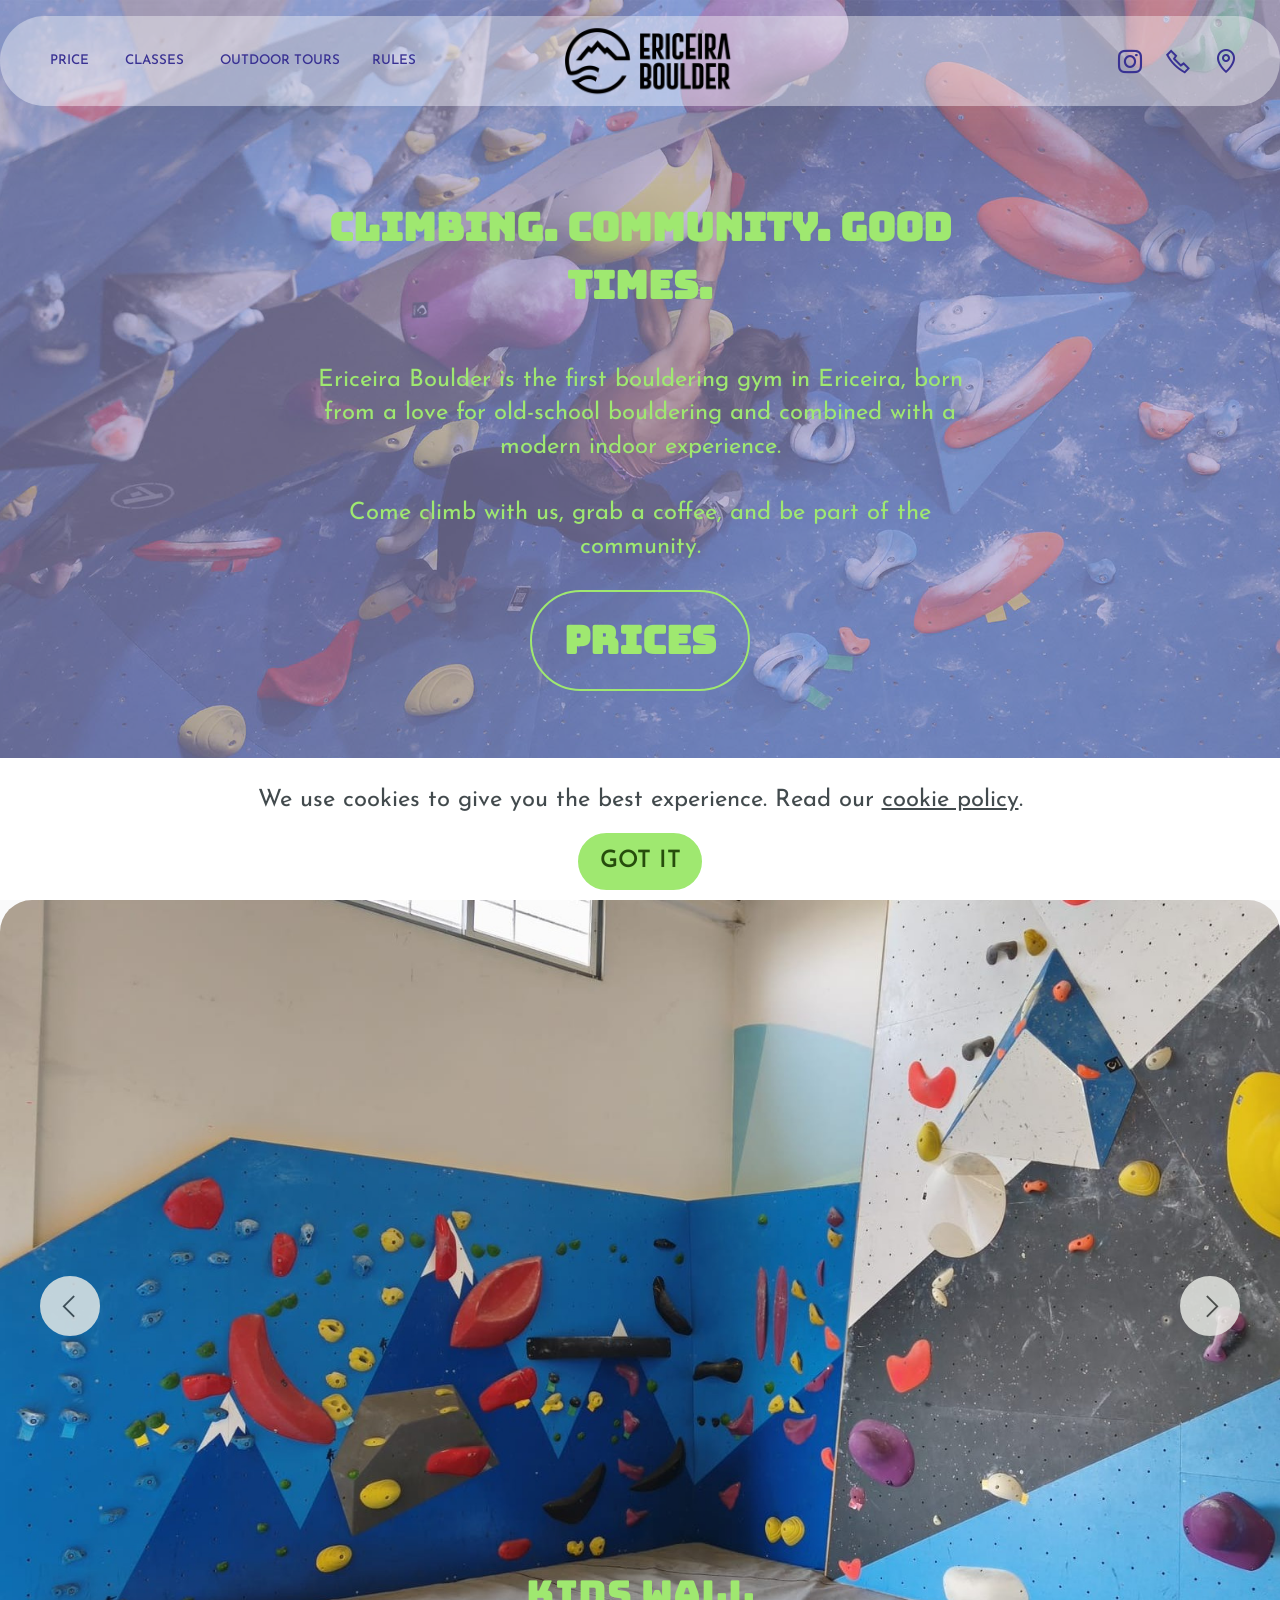
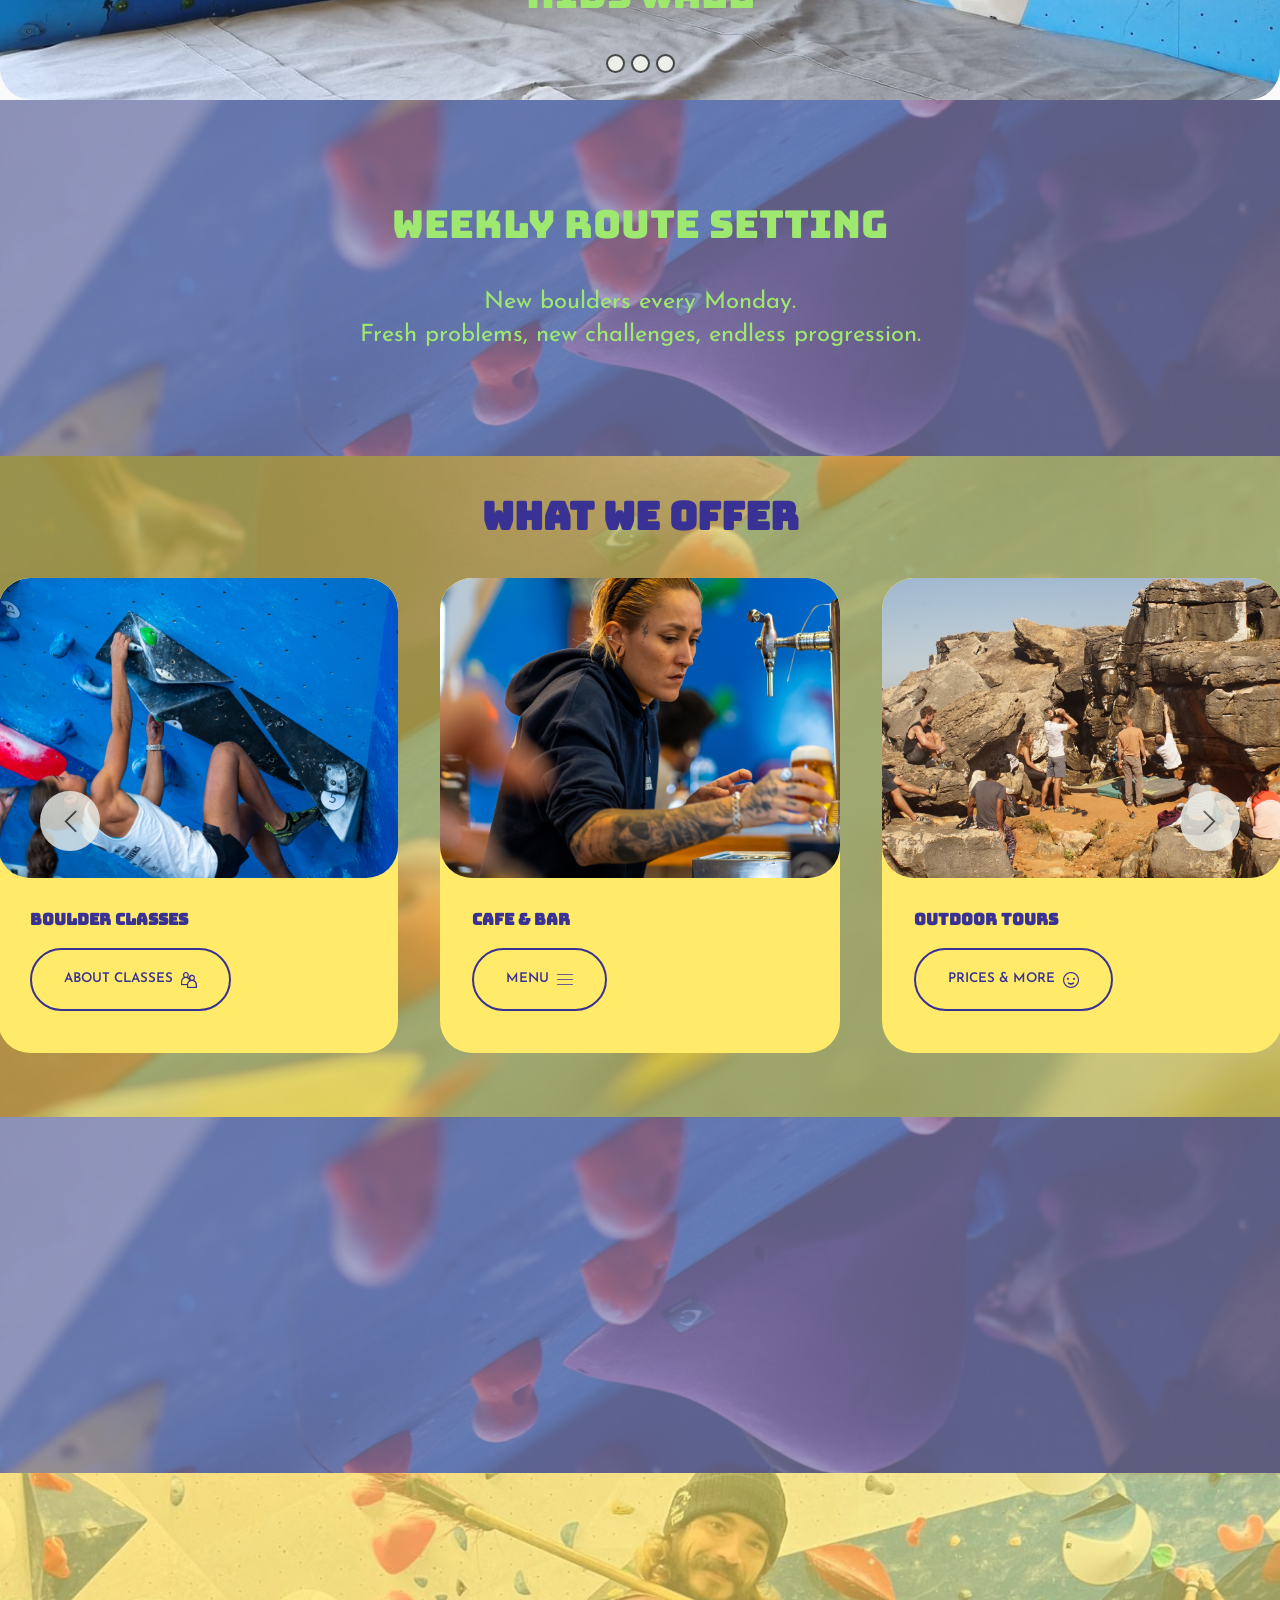
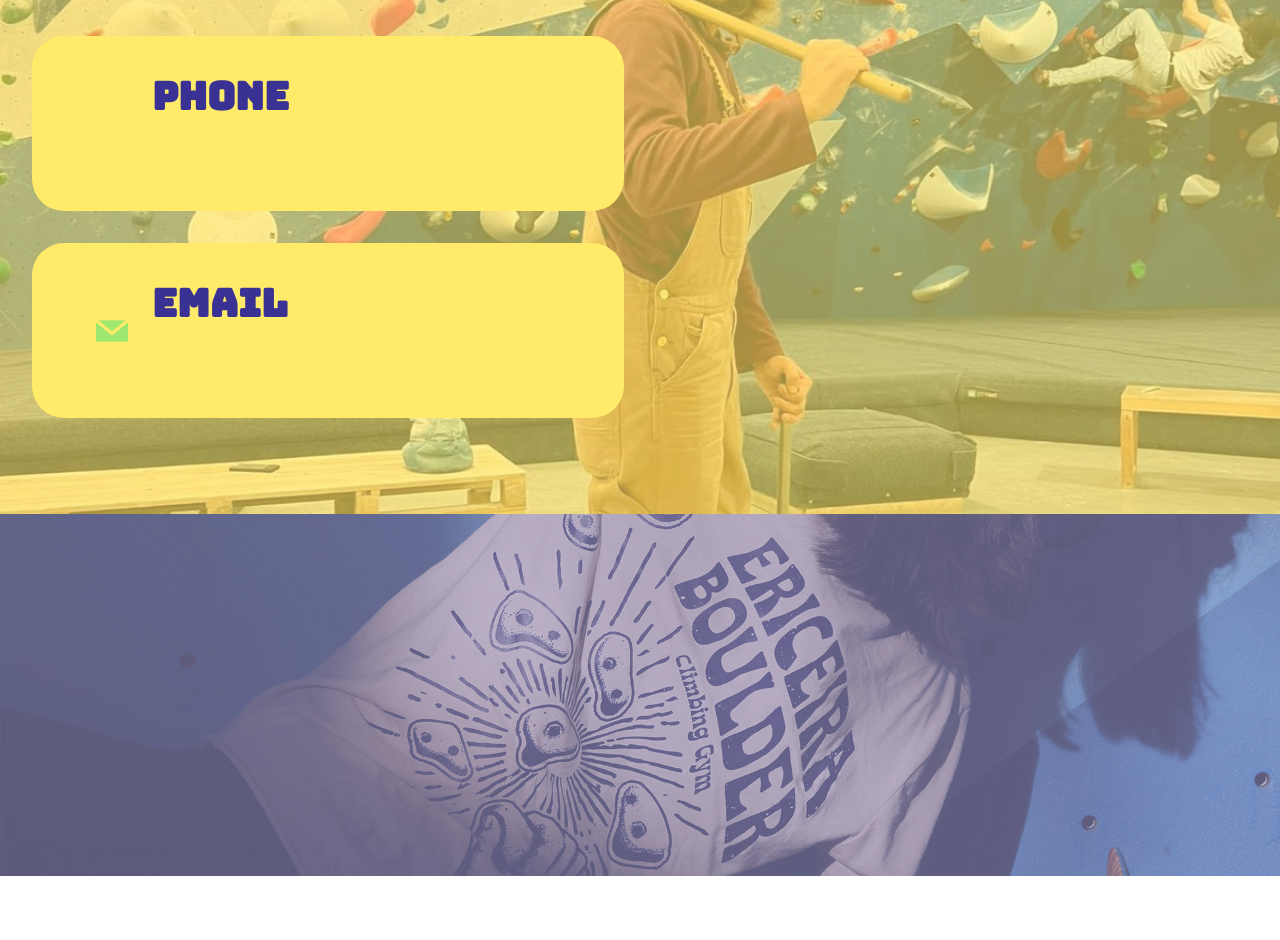
==== index.html @ a4babcc3 "Add files via upload" ====
<!DOCTYPE html>
<html  >
<head>
  <!-- Site made with Mobirise Website Builder v6.1.12, https://mobirise.com -->
  <meta charset="UTF-8">
  <meta http-equiv="X-UA-Compatible" content="IE=edge">
  <meta name="generator" content="Mobirise v6.1.12, mobirise.com">
  <meta name="viewport" content="width=device-width, initial-scale=1, minimum-scale=1">
  <link rel="shortcut icon" href="assets/images/logo-horizontal-white-on-black-1-354x140.png" type="image/x-icon">
  <meta name="description" content="">
  
  
  <title>Home</title>
  <link rel="stylesheet" href="assets/web/assets/mobirise-icons2/mobirise2.css">
  <link rel="stylesheet" href="assets/web/assets/mobirise-icons/mobirise-icons.css">
  <link rel="stylesheet" href="assets/bootstrap/css/bootstrap.min.css">
  <link rel="stylesheet" href="assets/parallax/jarallax.css">
  <link rel="stylesheet" href="assets/animatecss/animate.css">
  <link rel="stylesheet" href="assets/dropdown/css/style.css">
  <link rel="stylesheet" href="assets/socicon/css/styles.css">
  <link rel="stylesheet" href="assets/theme/css/style.css">
  <link rel="preload" href="https://fonts.googleapis.com/css?family=Bungee:400&display=swap" as="style" onload="this.onload=null;this.rel='stylesheet'">
  <noscript><link rel="stylesheet" href="https://fonts.googleapis.com/css?family=Bungee:400&display=swap"></noscript>
  <link rel="preload" href="https://fonts.googleapis.com/css?family=Josefin+Sans:100,200,300,400,500,600,700,100i,200i,300i,400i,500i,600i,700i&display=swap" as="style" onload="this.onload=null;this.rel='stylesheet'">
  <noscript><link rel="stylesheet" href="https://fonts.googleapis.com/css?family=Josefin+Sans:100,200,300,400,500,600,700,100i,200i,300i,400i,500i,600i,700i&display=swap"></noscript>
  <link rel="preload" as="style" href="assets/mobirise/css/mbr-additional.css?v=qsxeIS"><link rel="stylesheet" href="assets/mobirise/css/mbr-additional.css?v=qsxeIS" type="text/css">

  
  
  
</head>
<body>
  
  <section data-bs-version="5.1" class="menu menu3 cid-vd5lAIUgr1" once="menu" id="menu03-30">
	

	<nav class="navbar navbar-dropdown navbar-fixed-top navbar-expand-lg">
		<div class="container">
			<div class="navbar-brand">
				<span class="navbar-logo">
					<a href="index.html">
						<img src="assets/images/logo-horizontal-white-on-black-1-354x140.png" alt="Mobirise Website Builder" style="height: 4.1rem;">
					</a>
				</span>
				
			</div>
			<button class="navbar-toggler" type="button" data-toggle="collapse" data-bs-toggle="collapse" data-target="#navbarSupportedContent" data-bs-target="#navbarSupportedContent" aria-controls="navbarNavAltMarkup" aria-expanded="false" aria-label="Toggle navigation">
				<div class="hamburger">
					<span></span>
					<span></span>
					<span></span>
					<span></span>
				</div>
			</button>
			<div class="collapse navbar-collapse" id="navbarSupportedContent">
				<ul class="navbar-nav nav-dropdown nav-right" data-app-modern-menu="true"><li class="nav-item"><a class="nav-link link text-warning text-primary show display-5" href="THEGYM.html">PRICE&nbsp;</a></li>
					<li class="nav-item">
						<a class="nav-link link show text-warning text-primary display-5" href="CLASSES.html" aria-expanded="false">CLASSES&nbsp;</a>
					</li>
					<li class="nav-item">
						<a class="nav-link link text-warning text-primary display-5" href="Outdoortours.html">OUTDOOR TOURS</a>
					</li><li class="nav-item">
						<a class="nav-link link text-warning text-primary display-5" href="rules.html" aria-expanded="false">RULES</a>
					</li></ul>
				<div class="icons-menu">
					<a class="iconfont-wrapper" href="https://www.instagram.com/ericeiraboulder_/?hl=en" target="_blank">
						<span class="p-2 mbr-iconfont socicon-instagram socicon"></span>
					</a>
					<a class="iconfont-wrapper" href="tel:351969120194 ">
						<span class="p-2 mbr-iconfont mobi-mbri-phone mobi-mbri"></span>
					</a>
					<a class="iconfont-wrapper" href="https://maps.app.goo.gl/iXqmX8gMevba2fBk7" target="_blank">
						<span class="p-2 mbr-iconfont mobi-mbri-map-pin mobi-mbri"></span>
					</a>
					
				</div>
				
			</div>
		</div>
	</nav>
</section>

<section data-bs-version="5.1" class="header6 cid-vdngCbh9vL mbr-fullscreen" id="header6-4g">

    

    
    <div class="mbr-overlay" style="opacity: 0.6; background-color: rgb(156, 152, 207);"></div>

    <div class="align-center container">
        <div class="row justify-content-center">
            <div class="col-12 col-lg-7">
                <h1 class="mbr-section-title mbr-fonts-style mbr-white mb-3 new-font"><strong>Climbing. Community. Good Times.</strong></h1>
                
                <p class="mbr-text mbr-white mbr-fonts-style display-7"><br>Ericeira Boulder is the first bouldering gym in Ericeira, born from a love for old-school bouldering and combined with a modern indoor experience.<br><br>Come climb with us, grab a coffee, and be part of the community.</p>
                <div class="mbr-section-btn mt-3"><a class="btn btn-primary-outline new-font" href="THEGYM.html">PRices</a></div>
            </div>
        </div>
    </div>
</section>

<section data-bs-version="5.1" class="slider1 cid-veeH7OUXzn" id="slider1-55">
    
    <div class="carousel slide" id="veNNPXA6Sz" data-interval="5000" data-bs-interval="5000">
        <ol class="carousel-indicators">
            <li data-slide-to="0" data-bs-slide-to="0" class="active" data-target="#veNNPXA6Sz" data-bs-target="#veNNPXA6Sz"></li>
            <li data-slide-to="1" data-bs-slide-to="1" data-target="#veNNPXA6Sz" data-bs-target="#veNNPXA6Sz"></li>
            <li data-slide-to="2" data-bs-slide-to="2" data-target="#veNNPXA6Sz" data-bs-target="#veNNPXA6Sz"></li>
        </ol>
        <div class="carousel-inner">
            <div class="carousel-item slider-image item active">
                <div class="item-wrapper">
                    <img class="d-block w-100" src="assets/images/whatsapp-image-2026-03-24-at-3.05.14-pm-2.jpeg" alt="Mobirise Website Builder">
                    
                    <div class="carousel-caption">
                        
                        <p class="mbr-section-text mbr-fonts-style new-font">KIDS WALL</p>
                    </div>
                </div>
            </div>
            <div class="carousel-item slider-image item">
                <div class="item-wrapper">
                    <img class="d-block w-100" src="assets/images/ericeira-boulder-2041.jpeg" alt="Mobirise Website Builder">
                    
                    <div class="carousel-caption">
                        
                        <p class="mbr-section-text mbr-fonts-style new-font">YUPIK STORE</p>
                    </div>
                </div>
            </div>
            <div class="carousel-item slider-image item">
                <div class="item-wrapper">
                    <img class="d-block w-100" src="assets/images/521a0985-1.jpeg" alt="Mobirise Website Builder">
                    
                    <div class="carousel-caption">
                        
                        <p class="mbr-section-text mbr-fonts-style new-font">45+ BOULDER PROBLEMS</p>
                    </div>
                </div>
            </div>
        </div>
        <a class="carousel-control carousel-control-prev" role="button" data-slide="prev" data-bs-slide="prev" href="#veNNPXA6Sz">
            <span class="mobi-mbri mobi-mbri-arrow-prev" aria-hidden="true"></span>
            <span class="sr-only visually-hidden">Previous</span>
        </a>
        <a class="carousel-control carousel-control-next" role="button" data-slide="next" data-bs-slide="next" href="#veNNPXA6Sz">
            <span class="mobi-mbri mobi-mbri-arrow-next" aria-hidden="true"></span>
            <span class="sr-only visually-hidden">Next</span>
        </a>
    </div>
</section>

<section data-bs-version="5.1" class="article11 cid-vd5hNnGXng" id="article11-2x">
    

    
    <div class="mbr-overlay" style="opacity: 0.6; background-color: rgb(156, 152, 207);">
    </div>
    <div class="container">
        <div class="row justify-content-center">
            <div class="title col-md-12 col-lg-10">
                <h2 class="mbr-section-title mbr-fonts-style align-center mt-0 mb-0 new-font">Weekly Route Setting</h2>
                <h4 class="mbr-section-subtitle align-center mbr-fonts-style mt-4 display-7">New boulders every Monday.<div>Fresh problems, new challenges, endless progression.</div></h4>
                
            </div>
        </div>
    </div>
</section>

<section data-bs-version="5.1" class="slider4 mbr-embla cid-vdnjm1weef" id="slider4-4h">
    
    <div class="mbr-overlay"></div>
    <div class="position-relative text-center">
        <div class="mbr-section-head">
            <h4 class="mbr-section-title mbr-fonts-style align-center mb-0 new-font"><strong>What we offer</strong></h4>
            
        </div>
        <div class="embla mt-4" data-skip-snaps="true" data-align="center" data-contain-scroll="trimSnaps" data-loop="true" data-auto-play="true" data-auto-play-interval="3" data-draggable="true">
            <div class="embla__viewport container">
                <div class="embla__container">
                    <div class="embla__slide slider-image item" style="margin-left: 1rem; margin-right: 1rem;">
                        <div class="slide-content">
                            <div class="item-wrapper">
                                <div class="item-img">
                                    <img src="assets/images/ericeira-boulder-2034.jpeg" alt="Mobirise Website Builder" data-slide-to="0" data-bs-slide-to="0">
                                </div>
                            </div>
                            <div class="item-content">
                                <h5 class="item-title mbr-fonts-style display-2"><strong>Cafe &amp; Bar&nbsp;</strong></h5>
                                
                                
                            </div>
                            <div class="mbr-section-btn item-footer mt-2"><a href="index.html" class="btn item-btn btn-warning-outline display-5"><span class="mbri-menu mbr-iconfont mbr-iconfont-btn"></span>MENU</a></div>
                        </div>
                    </div>
                    <div class="embla__slide slider-image item" style="margin-left: 1rem; margin-right: 1rem;">
                        <div class="slide-content">
                            <div class="item-wrapper">
                                <div class="item-img">
                                    <img src="assets/images/dsc08740-2.jpeg" alt="Mobirise Website Builder" data-slide-to="1" data-bs-slide-to="1">
                                </div>
                            </div>
                            <div class="item-content">
                                <h5 class="item-title mbr-fonts-style display-2"><strong>Outdoor  tours&nbsp;</strong></h5>
                                
                                
                            </div>
                            <div class="mbr-section-btn item-footer mt-2"><a href="Outdoortours.html" class="btn item-btn btn-warning-outline display-5"><span class="mobi-mbri mobi-mbri-smile-face mbr-iconfont mbr-iconfont-btn"></span>PRICES &amp; MORE</a></div>
                        </div>
                    </div><div class="embla__slide slider-image item" style="margin-left: 1rem; margin-right: 1rem;">
                        <div class="slide-content">
                            <div class="item-wrapper">
                                <div class="item-img">
                                    <img src="assets/images/whatsapp-image-2026-03-10-at-4.27.45-pm-1.jpeg" alt="Mobirise Website Builder" data-slide-to="2" data-bs-slide-to="2">
                                </div>
                            </div>
                            <div class="item-content">
                                <h5 class="item-title mbr-fonts-style display-2"><strong>Birthday Parties&nbsp;</strong></h5>
                                
                                
                            </div>
                            <div class="mbr-section-btn item-footer mt-2"><a href="page6.html" class="btn item-btn btn-warning-outline display-5"><span class="mbri-magic-stick mbr-iconfont mbr-iconfont-btn"></span>BOOK YOUR PARTY</a></div>
                        </div>
                    </div>
                    <div class="embla__slide slider-image item" style="margin-left: 1rem; margin-right: 1rem;">
                        <div class="slide-content">
                            <div class="item-wrapper">
                                <div class="item-img">
                                    <img src="assets/images/ericeira-boulder-2035.jpeg" alt="Mobirise Website Builder" data-slide-to="3" data-bs-slide-to="3">
                                </div>
                            </div>
                            <div class="item-content">
                                <h5 class="item-title mbr-fonts-style display-2"><strong>Boulder classes</strong></h5>
                                
                                
                            </div>
                            <div class="mbr-section-btn item-footer mt-2"><a href="CLASSES.html" class="btn item-btn btn-warning-outline display-5"><span class="mobi-mbri mobi-mbri-users mbr-iconfont mbr-iconfont-btn"></span>ABOUT CLASSES</a></div>
                        </div>
                    </div>
                    
                </div>
            </div>
            <button class="embla__button embla__button--prev">
                <span class="mobi-mbri mobi-mbri-arrow-prev mbr-iconfont" aria-hidden="true"></span>
                <span class="sr-only visually-hidden visually-hidden">Previous</span>
            </button>
            <button class="embla__button embla__button--next">
                <span class="mobi-mbri mobi-mbri-arrow-next mbr-iconfont" aria-hidden="true"></span>
                <span class="sr-only visually-hidden visually-hidden">Next</span>
            </button>
        </div>
    </div>
</section>

<section data-bs-version="5.1" class="article11 cid-veGPhasShY" id="article11-59">
    

    
    <div class="mbr-overlay" style="opacity: 0.6; background-color: rgb(156, 152, 207);">
    </div>
    <div class="container">
        <div class="row justify-content-center">
            <div class="title col-md-12 col-lg-10">
                <h2 class="mbr-section-title mbr-fonts-style align-center mt-0 mb-0 new-font">Weekly Route Setting</h2>
                <h4 class="mbr-section-subtitle align-center mbr-fonts-style mt-4 display-7">New boulders every Monday.<div>Fresh problems, new challenges, endless progression.</div></h4>
                
            </div>
        </div>
    </div>
</section>

<section data-bs-version="5.1" class="contacts3 map1 cid-vdbNJDgRo7" id="contacts3-3v">

    

    
    <div class="mbr-overlay" style="opacity: 0.6; background-color: rgb(255, 235, 105);"></div>
    <div class="container">
        <div class="mbr-section-head">
            <h3 class="mbr-section-title mbr-fonts-style align-center mb-0 new-font">
                <strong>Contacts</strong></h3>
            <h4 class="mbr-section-subtitle mbr-fonts-style align-center mb-0 mt-2 display-7">
                Reach out if you have any questions!</h4>
        </div>
        <div class="row justify-content-center mt-4">
            <div class="card col-12 col-md-6">
                <div class="card-wrapper">
                    <div class="image-wrapper">
                        <a href="tel:+351 969 120 194"><span class="mbr-iconfont mobi-mbri-phone mobi-mbri"></span></a>
                    </div>
                    <div class="text-wrapper">
                        <h6 class="card-title mbr-fonts-style mb-1 new-font">
                            <strong>Phone</strong>
                        </h6>
                        <p class="mbr-text mbr-fonts-style display-7">+ 341 969 120 194</p>
                    </div>
                </div>
                <div class="card-wrapper">
                    <div class="image-wrapper">
                        <span class="mbr-iconfont socicon-mail socicon"></span>
                    </div>
                    <div class="text-wrapper">
                        <h6 class="card-title mbr-fonts-style mb-1 new-font">
                            <strong>Email</strong>
                        </h6>
                        <p class="mbr-text mbr-fonts-style display-7">contact@ericeiraboulder.com</p>
                    </div>
                </div>
            </div>
            <div class="map-wrapper col-12 col-md-6">
                <div class="google-map"><iframe frameborder="0" style="border:0" src="https://www.google.com/maps/embed?pb=!1m18!1m12!1m3!1d3100.6121360661923!2d-9.420789324079525!3d39.001347640564035!2m3!1f0!2f0!3f0!3m2!1i1024!2i768!4f13.1!3m3!1m2!1s0xd1f27dda741032b%3A0x24e483d91b9a7082!2sEriceira%20Boulder!5e0!3m2!1sen!2spt!4v1772800939378!5m2!1sen!2spt" allowfullscreen=""></iframe></div>
            </div>
        </div>
    </div>
</section>

<section data-bs-version="5.1" class="contacts4 cid-vdoZAY0djU" id="contacts4-4v">

    

    
    <div class="mbr-overlay" style="opacity: 0.6; background-color: rgb(156, 152, 207);">
    </div>

    <div class="container">
        <div class="row align-items-center justify-content-center">
            <div class="text-content col-12 col-md-6">
                <h2 class="mbr-section-title mbr-fonts-style new-font">
                    <strong>OPENING HOURS&nbsp;</strong></h2>
                <p class="mbr-text mbr-fonts-style display-7">Monday: 4 PM – 10 PM<br>Tuesday – Friday: 2 PM – 10 PM<br>Saturday &amp; Sunday: 10 AM – 7 PM</p>
            </div>
            <div class="icons d-flex align-items-center col-12 col-md-6 justify-content-end mt-md-0 mt-2 flex-wrap">
                <a href="https://twitter.com/mobirise" target="_blank">
                    <span class="mbr-iconfont mbr-iconfont-social socicon-instagram socicon"></span>
                </a>
                
                
                
                
                
                
                
                
                
            </div>
        </div>
    </div>
    
</section><section class="display-7" style="padding: 0;align-items: center;justify-content: center;flex-wrap: wrap;    align-content: center;display: flex;position: relative;height: 4rem;"><a href="https://mobiri.se/4564616" style="flex: 1 1;height: 4rem;position: absolute;width: 100%;z-index: 1;"><img alt="" style="height: 4rem;" src="[data-uri]"></a><p style="margin: 0;text-align: center;" class="display-7">&#8204;</p><a style="z-index:1" href="https://mobirise.com/builder/ai-website-generator.html">AI Website Generator</a></section><script src="assets/bootstrap/js/bootstrap.bundle.min.js"></script>  <script src="assets/parallax/jarallax.js"></script>  <script src="assets/web/assets/cookies-alert-plugin/cookies-alert-core.js"></script>  <script src="assets/web/assets/cookies-alert-plugin/cookies-alert-script.js"></script>  <script src="assets/smoothscroll/smooth-scroll.js"></script>  <script src="assets/ytplayer/index.js"></script>  <script src="assets/dropdown/js/navbar-dropdown.js"></script>  <script src="assets/embla/embla.min.js"></script>  <script src="assets/embla/script.js"></script>  <script src="assets/sociallikes/social-likes.js"></script>  <script src="assets/theme/js/script.js"></script>  
  
  
<input name="cookieData" type="hidden" data-cookie-cookiesAlertType='false' data-cookie-customDialogSelector='null' data-cookie-colorText='#424a4d' data-cookie-colorBg='rgb(255, 255, 255)' data-cookie-opacityOverlay='0' data-cookie-bgOpacity='100' data-cookie-textButton='GOT IT' data-cookie-rejectText='REJECT' data-cookie-colorButton='' data-cookie-rejectColor='' data-cookie-colorLink='#424a4d' data-cookie-underlineLink='true' data-cookie-text="We use cookies to give you the best experience. Read our <a href='privacy.html'>cookie policy</a>.">
    <input name="animation" type="hidden">
  </body>
</html>
---- assets/web/assets/mobirise-icons2/mobirise2.css ----
@font-face {
  font-family: 'Moririse2';
  font-display: swap;
  src:  url('mobirise2.eot?f2bix4');
  src:  url('mobirise2.eot?f2bix4#iefix') format('embedded-opentype'),
    url('mobirise2.woff2?f2bix4') format('woff2'),
    url('mobirise2.woff?f2bix4') format('woff'),
    url('mobirise2.ttf?f2bix4') format('truetype'),
    url('mobirise2.svg?f2bix4#mobirise2') format('svg');
  font-weight: normal;
  font-style: normal;
}

[class^="mobi-"], [class*=" mobi-"] {
  /* use !important to prevent issues with browser extensions that change fonts */
  font-family: 'Moririse2' !important;
  speak: none;
  font-style: normal;
  font-weight: normal;
  font-variant: normal;
  text-transform: none;
  line-height: 1;

  /* Better Font Rendering =========== */
  -webkit-font-smoothing: antialiased;
  -moz-osx-font-smoothing: grayscale;
}

.mobi-mbri-add-submenu:before {
  content: "\e900";
}
.mobi-mbri-alert:before {
  content: "\e901";
}
.mobi-mbri-align-center:before {
  content: "\e902";
}
.mobi-mbri-align-justify:before {
  content: "\e903";
}
.mobi-mbri-align-left:before {
  content: "\e904";
}
.mobi-mbri-align-right:before {
  content: "\e905";
}
.mobi-mbri-android:before {
  content: "\e906";
}
.mobi-mbri-apple:before {
  content: "\e907";
}
.mobi-mbri-arrow-down:before {
  content: "\e908";
}
.mobi-mbri-arrow-next:before {
  content: "\e909";
}
.mobi-mbri-arrow-prev:before {
  content: "\e90a";
}
.mobi-mbri-arrow-up:before {
  content: "\e90b";
}
.mobi-mbri-bold:before {
  content: "\e90c";
}
.mobi-mbri-bookmark:before {
  content: "\e90d";
}
.mobi-mbri-bootstrap:before {
  content: "\e90e";
}
.mobi-mbri-briefcase:before {
  content: "\e90f";
}
.mobi-mbri-browse:before {
  content: "\e910";
}
.mobi-mbri-bulleted-list:before {
  content: "\e911";
}
.mobi-mbri-calendar:before {
  content: "\e912";
}
.mobi-mbri-camera:before {
  content: "\e913";
}
.mobi-mbri-cart-add:before {
  content: "\e914";
}
.mobi-mbri-cart-full:before {
  content: "\e915";
}
.mobi-mbri-cash:before {
  content: "\e916";
}
.mobi-mbri-change-style:before {
  content: "\e917";
}
.mobi-mbri-chat:before {
  content: "\e918";
}
.mobi-mbri-clock:before {
  content: "\e919";
}
.mobi-mbri-close:before {
  content: "\e91a";
}
.mobi-mbri-cloud:before {
  content: "\e91b";
}
.mobi-mbri-code:before {
  content: "\e91c";
}
.mobi-mbri-contact-form:before {
  content: "\e91d";
}
.mobi-mbri-credit-card:before {
  content: "\e91e";
}
.mobi-mbri-cursor-click:before {
  content: "\e91f";
}
.mobi-mbri-cust-feedback:before {
  content: "\e920";
}
.mobi-mbri-database:before {
  content: "\e921";
}
.mobi-mbri-delivery:before {
  content: "\e922";
}
.mobi-mbri-desktop:before {
  content: "\e923";
}
.mobi-mbri-devices:before {
  content: "\e924";
}
.mobi-mbri-down:before {
  content: "\e925";
}
.mobi-mbri-download-2:before {
  content: "\e926";
}
.mobi-mbri-download:before {
  content: "\e927";
}
.mobi-mbri-drag-n-drop-2:before {
  content: "\e928";
}
.mobi-mbri-drag-n-drop:before {
  content: "\e929";
}
.mobi-mbri-edit-2:before {
  content: "\e92a";
}
.mobi-mbri-edit:before {
  content: "\e92b";
}
.mobi-mbri-error:before {
  content: "\e92c";
}
.mobi-mbri-extension:before {
  content: "\e92d";
}
.mobi-mbri-features:before {
  content: "\e92e";
}
.mobi-mbri-file:before {
  content: "\e92f";
}
.mobi-mbri-flag:before {
  content: "\e930";
}
.mobi-mbri-folder:before {
  content: "\e931";
}
.mobi-mbri-gift:before {
  content: "\e932";
}
.mobi-mbri-github:before {
  content: "\e933";
}
.mobi-mbri-globe-2:before {
  content: "\e934";
}
.mobi-mbri-globe:before {
  content: "\e935";
}
.mobi-mbri-growing-chart:before {
  content: "\e936";
}
.mobi-mbri-hearth:before {
  content: "\e937";
}
.mobi-mbri-help:before {
  content: "\e938";
}
.mobi-mbri-home:before {
  content: "\e939";
}
.mobi-mbri-hot-cup:before {
  content: "\e93a";
}
.mobi-mbri-idea:before {
  content: "\e93b";
}
.mobi-mbri-image-gallery:before {
  content: "\e93c";
}
.mobi-mbri-image-slider:before {
  content: "\e93d";
}
.mobi-mbri-info:before {
  content: "\e93e";
}
.mobi-mbri-italic:before {
  content: "\e93f";
}
.mobi-mbri-key:before {
  content: "\e940";
}
.mobi-mbri-laptop:before {
  content: "\e941";
}
.mobi-mbri-layers:before {
  content: "\e942";
}
.mobi-mbri-left-right:before {
  content: "\e943";
}
.mobi-mbri-left:before {
  content: "\e944";
}
.mobi-mbri-letter:before {
  content: "\e945";
}
.mobi-mbri-like:before {
  content: "\e946";
}
.mobi-mbri-link:before {
  content: "\e947";
}
.mobi-mbri-lock:before {
  content: "\e948";
}
.mobi-mbri-login:before {
  content: "\e949";
}
.mobi-mbri-logout:before {
  content: "\e94a";
}
.mobi-mbri-magic-stick:before {
  content: "\e94b";
}
.mobi-mbri-map-pin:before {
  content: "\e94c";
}
.mobi-mbri-menu:before {
  content: "\e94d";
}
.mobi-mbri-mobile-2:before {
  content: "\e94e";
}
.mobi-mbri-mobile-horizontal:before {
  content: "\e94f";
}
.mobi-mbri-mobile:before {
  content: "\e950";
}
.mobi-mbri-mobirise:before {
  content: "\e951";
}
.mobi-mbri-more-horizontal:before {
  content: "\e952";
}
.mobi-mbri-more-vertical:before {
  content: "\e953";
}
.mobi-mbri-music:before {
  content: "\e954";
}
.mobi-mbri-new-file:before {
  content: "\e955";
}
.mobi-mbri-numbered-list:before {
  content: "\e956";
}
.mobi-mbri-opened-folder:before {
  content: "\e957";
}
.mobi-mbri-pages:before {
  content: "\e958";
}
.mobi-mbri-paper-plane:before {
  content: "\e959";
}
.mobi-mbri-paperclip:before {
  content: "\e95a";
}
.mobi-mbri-phone:before {
  content: "\e95b";
}
.mobi-mbri-photo:before {
  content: "\e95c";
}
.mobi-mbri-photos:before {
  content: "\e95d";
}
.mobi-mbri-pin:before {
  content: "\e95e";
}
.mobi-mbri-play:before {
  content: "\e95f";
}
.mobi-mbri-plus:before {
  content: "\e960";
}
.mobi-mbri-preview:before {
  content: "\e961";
}
.mobi-mbri-print:before {
  content: "\e962";
}
.mobi-mbri-protect:before {
  content: "\e963";
}
.mobi-mbri-question:before {
  content: "\e964";
}
.mobi-mbri-quote-left:before {
  content: "\e965";
}
.mobi-mbri-quote-right:before {
  content: "\e966";
}
.mobi-mbri-redo:before {
  content: "\e967";
}
.mobi-mbri-refresh:before {
  content: "\e968";
}
.mobi-mbri-responsive-2:before {
  content: "\e969";
}
.mobi-mbri-responsive:before {
  content: "\e96a";
}
.mobi-mbri-right:before {
  content: "\e96b";
}
.mobi-mbri-rocket:before {
  content: "\e96c";
}
.mobi-mbri-sad-face:before {
  content: "\e96d";
}
.mobi-mbri-sale:before {
  content: "\e96e";
}
.mobi-mbri-save:before {
  content: "\e96f";
}
.mobi-mbri-search:before {
  content: "\e970";
}
.mobi-mbri-setting-2:before {
  content: "\e971";
}
.mobi-mbri-setting-3:before {
  content: "\e972";
}
.mobi-mbri-setting:before {
  content: "\e973";
}
.mobi-mbri-share:before {
  content: "\e974";
}
.mobi-mbri-shopping-bag:before {
  content: "\e975";
}
.mobi-mbri-shopping-basket:before {
  content: "\e976";
}
.mobi-mbri-shopping-cart:before {
  content: "\e977";
}
.mobi-mbri-sites:before {
  content: "\e978";
}
.mobi-mbri-smile-face:before {
  content: "\e979";
}
.mobi-mbri-speed:before {
  content: "\e97a";
}
.mobi-mbri-star:before {
  content: "\e97b";
}
.mobi-mbri-success:before {
  content: "\e97c";
}
.mobi-mbri-sun:before {
  content: "\e97d";
}
.mobi-mbri-sun2:before {
  content: "\e97e";
}
.mobi-mbri-tablet-vertical:before {
  content: "\e97f";
}
.mobi-mbri-tablet:before {
  content: "\e980";
}
.mobi-mbri-target:before {
  content: "\e981";
}
.mobi-mbri-timer:before {
  content: "\e982";
}
.mobi-mbri-to-ftp:before {
  content: "\e983";
}
.mobi-mbri-to-local-drive:before {
  content: "\e984";
}
.mobi-mbri-touch-swipe:before {
  content: "\e985";
}
.mobi-mbri-touch:before {
  content: "\e986";
}
.mobi-mbri-trash:before {
  content: "\e987";
}
.mobi-mbri-underline:before {
  content: "\e988";
}
.mobi-mbri-undo:before {
  content: "\e989";
}
.mobi-mbri-unlink:before {
  content: "\e98a";
}
.mobi-mbri-unlock:before {
  content: "\e98b";
}
.mobi-mbri-up-down:before {
  content: "\e98c";
}
.mobi-mbri-up:before {
  content: "\e98d";
}
.mobi-mbri-update:before {
  content: "\e98e";
}
.mobi-mbri-upload-2:before {
  content: "\e98f";
}
.mobi-mbri-upload:before {
  content: "\e990";
}
.mobi-mbri-user-2:before {
  content: "\e991";
}
.mobi-mbri-user:before {
  content: "\e992";
}
.mobi-mbri-users:before {
  content: "\e993";
}
.mobi-mbri-video-play:before {
  content: "\e994";
}
.mobi-mbri-video:before {
  content: "\e995";
}
.mobi-mbri-watch:before {
  content: "\e996";
}
.mobi-mbri-website-theme-2:before {
  content: "\e997";
}
.mobi-mbri-website-theme:before {
  content: "\e998";
}
.mobi-mbri-wifi:before {
  content: "\e999";
}
.mobi-mbri-windows:before {
  content: "\e99a";
}
.mobi-mbri-zoom-in:before {
  content: "\e99b";
}
.mobi-mbri-zoom-out:before {
  content: "\e99c";
}
---- assets/web/assets/mobirise-icons/mobirise-icons.css ----
@font-face {
  font-family: 'MobiriseIcons';
  src:  url('mobirise-icons.eot?spat4u');
  src:  url('mobirise-icons.eot?spat4u#iefix') format('embedded-opentype'),
    url('mobirise-icons.woff2?spat4u') format('woff2'),
    url('mobirise-icons.woff?spat4u') format('woff'),
    url('mobirise-icons.ttf?spat4u') format('truetype'),
    url('mobirise-icons.svg?spat4u#MobiriseIcons') format('svg');
  font-weight: normal;
  font-style: normal;
  font-display: swap;
}

[class^="mbri-"], [class*=" mbri-"] {
  /* use !important to prevent issues with browser extensions that change fonts */
  font-family: MobiriseIcons !important;
  speak: none;
  font-style: normal;
  font-weight: normal;
  font-variant: normal;
  text-transform: none;
  line-height: 1;

  /* Better Font Rendering =========== */
  -webkit-font-smoothing: antialiased;
  -moz-osx-font-smoothing: grayscale;
}

.mbri-add-submenu:before {
  content: "\e900";
}
.mbri-alert:before {
  content: "\e901";
}
.mbri-align-center:before {
  content: "\e902";
}
.mbri-align-justify:before {
  content: "\e903";
}
.mbri-align-left:before {
  content: "\e904";
}
.mbri-align-right:before {
  content: "\e905";
}
.mbri-android:before {
  content: "\e906";
}
.mbri-apple:before {
  content: "\e907";
}
.mbri-arrow-down:before {
  content: "\e908";
}
.mbri-arrow-next:before {
  content: "\e909";
}
.mbri-arrow-prev:before {
  content: "\e90a";
}
.mbri-arrow-up:before {
  content: "\e90b";
}
.mbri-bold:before {
  content: "\e90c";
}
.mbri-bookmark:before {
  content: "\e90d";
}
.mbri-bootstrap:before {
  content: "\e90e";
}
.mbri-briefcase:before {
  content: "\e90f";
}
.mbri-browse:before {
  content: "\e910";
}
.mbri-bulleted-list:before {
  content: "\e911";
}
.mbri-calendar:before {
  content: "\e912";
}
.mbri-camera:before {
  content: "\e913";
}
.mbri-cart-add:before {
  content: "\e914";
}
.mbri-cart-full:before {
  content: "\e915";
}
.mbri-cash:before {
  content: "\e916";
}
.mbri-change-style:before {
  content: "\e917";
}
.mbri-chat:before {
  content: "\e918";
}
.mbri-clock:before {
  content: "\e919";
}
.mbri-close:before {
  content: "\e91a";
}
.mbri-cloud:before {
  content: "\e91b";
}
.mbri-code:before {
  content: "\e91c";
}
.mbri-contact-form:before {
  content: "\e91d";
}
.mbri-credit-card:before {
  content: "\e91e";
}
.mbri-cursor-click:before {
  content: "\e91f";
}
.mbri-cust-feedback:before {
  content: "\e920";
}
.mbri-database:before {
  content: "\e921";
}
.mbri-delivery:before {
  content: "\e922";
}
.mbri-desktop:before {
  content: "\e923";
}
.mbri-devices:before {
  content: "\e924";
}
.mbri-down:before {
  content: "\e925";
}
.mbri-download:before {
  content: "\e989";
}
.mbri-drag-n-drop:before {
  content: "\e927";
}
.mbri-drag-n-drop2:before {
  content: "\e928";
}
.mbri-edit:before {
  content: "\e929";
}
.mbri-edit2:before {
  content: "\e92a";
}
.mbri-error:before {
  content: "\e92b";
}
.mbri-extension:before {
  content: "\e92c";
}
.mbri-features:before {
  content: "\e92d";
}
.mbri-file:before {
  content: "\e92e";
}
.mbri-flag:before {
  content: "\e92f";
}
.mbri-folder:before {
  content: "\e930";
}
.mbri-gift:before {
  content: "\e931";
}
.mbri-github:before {
  content: "\e932";
}
.mbri-globe:before {
  content: "\e933";
}
.mbri-globe-2:before {
  content: "\e934";
}
.mbri-growing-chart:before {
  content: "\e935";
}
.mbri-hearth:before {
  content: "\e936";
}
.mbri-help:before {
  content: "\e937";
}
.mbri-home:before {
  content: "\e938";
}
.mbri-hot-cup:before {
  content: "\e939";
}
.mbri-idea:before {
  content: "\e93a";
}
.mbri-image-gallery:before {
  content: "\e93b";
}
.mbri-image-slider:before {
  content: "\e93c";
}
.mbri-info:before {
  content: "\e93d";
}
.mbri-italic:before {
  content: "\e93e";
}
.mbri-key:before {
  content: "\e93f";
}
.mbri-laptop:before {
  content: "\e940";
}
.mbri-layers:before {
  content: "\e941";
}
.mbri-left-right:before {
  content: "\e942";
}
.mbri-left:before {
  content: "\e943";
}
.mbri-letter:before {
  content: "\e944";
}
.mbri-like:before {
  content: "\e945";
}
.mbri-link:before {
  content: "\e946";
}
.mbri-lock:before {
  content: "\e947";
}
.mbri-login:before {
  content: "\e948";
}
.mbri-logout:before {
  content: "\e949";
}
.mbri-magic-stick:before {
  content: "\e94a";
}
.mbri-map-pin:before {
  content: "\e94b";
}
.mbri-menu:before {
  content: "\e94c";
}
.mbri-mobile:before {
  content: "\e94d";
}
.mbri-mobile2:before {
  content: "\e94e";
}
.mbri-mobirise:before {
  content: "\e94f";
}
.mbri-more-horizontal:before {
  content: "\e950";
}
.mbri-more-vertical:before {
  content: "\e951";
}
.mbri-music:before {
  content: "\e952";
}
.mbri-new-file:before {
  content: "\e953";
}
.mbri-numbered-list:before {
  content: "\e954";
}
.mbri-opened-folder:before {
  content: "\e955";
}
.mbri-pages:before {
  content: "\e956";
}
.mbri-paper-plane:before {
  content: "\e957";
}
.mbri-paperclip:before {
  content: "\e958";
}
.mbri-photo:before {
  content: "\e959";
}
.mbri-photos:before {
  content: "\e95a";
}
.mbri-pin:before {
  content: "\e95b";
}
.mbri-play:before {
  content: "\e95c";
}
.mbri-plus:before {
  content: "\e95d";
}
.mbri-preview:before {
  content: "\e95e";
}
.mbri-print:before {
  content: "\e95f";
}
.mbri-protect:before {
  content: "\e960";
}
.mbri-question:before {
  content: "\e961";
}
.mbri-quote-left:before {
  content: "\e962";
}
.mbri-quote-right:before {
  content: "\e963";
}
.mbri-refresh:before {
  content: "\e964";
}
.mbri-responsive:before {
  content: "\e965";
}
.mbri-right:before {
  content: "\e966";
}
.mbri-rocket:before {
  content: "\e967";
}
.mbri-sad-face:before {
  content: "\e968";
}
.mbri-sale:before {
  content: "\e969";
}
.mbri-save:before {
  content: "\e96a";
}
.mbri-search:before {
  content: "\e96b";
}
.mbri-setting:before {
  content: "\e96c";
}
.mbri-setting2:before {
  content: "\e96d";
}
.mbri-setting3:before {
  content: "\e96e";
}
.mbri-share:before {
  content: "\e96f";
}
.mbri-shopping-bag:before {
  content: "\e970";
}
.mbri-shopping-basket:before {
  content: "\e971";
}
.mbri-shopping-cart:before {
  content: "\e972";
}
.mbri-sites:before {
  content: "\e973";
}
.mbri-smile-face:before {
  content: "\e974";
}
.mbri-speed:before {
  content: "\e975";
}
.mbri-star:before {
  content: "\e976";
}
.mbri-success:before {
  content: "\e977";
}
.mbri-sun:before {
  content: "\e978";
}
.mbri-sun2:before {
  content: "\e979";
}
.mbri-tablet:before {
  content: "\e97a";
}
.mbri-tablet-vertical:before {
  content: "\e97b";
}
.mbri-target:before {
  content: "\e97c";
}
.mbri-timer:before {
  content: "\e97d";
}
.mbri-to-ftp:before {
  content: "\e97e";
}
.mbri-to-local-drive:before {
  content: "\e97f";
}
.mbri-touch-swipe:before {
  content: "\e980";
}
.mbri-touch:before {
  content: "\e981";
}
.mbri-trash:before {
  content: "\e982";
}
.mbri-underline:before {
  content: "\e983";
}
.mbri-unlink:before {
  content: "\e984";
}
.mbri-unlock:before {
  content: "\e985";
}
.mbri-up-down:before {
  content: "\e986";
}
.mbri-up:before {
  content: "\e987";
}
.mbri-update:before {
  content: "\e988";
}
.mbri-upload:before {
 content: "\e926"; 
}
.mbri-user:before {
  content: "\e98a";
}
.mbri-user2:before {
  content: "\e98b";
}
.mbri-users:before {
  content: "\e98c";
}
.mbri-video:before {
  content: "\e98d";
}
.mbri-video-play:before {
  content: "\e98e";
}
.mbri-watch:before {
  content: "\e98f";
}
.mbri-website-theme:before {
  content: "\e990";
}
.mbri-wifi:before {
  content: "\e991";
}
.mbri-windows:before {
  content: "\e992";
}
.mbri-zoom-out:before {
  content: "\e993";
}
.mbri-redo:before {
  content: "\e994";
}
.mbri-undo:before {
  content: "\e995";
}
---- assets/parallax/jarallax.css ----
.jarallax {
    position: relative;
    z-index: 0;
}
.jarallax > .jarallax-img {
    position: absolute;
    object-fit: cover;
    /* support for plugin https://github.com/bfred-it/object-fit-images */
    font-family: 'object-fit: cover;';
    top: 0;
    left: 0;
    width: 100%;
    height: 100%;
    z-index: -1;
}
---- assets/dropdown/css/style.css ----
.navbar-dropdown {
  left: 0;
  padding: 0;
  position: absolute;
  right: 0;
  top: 0;
  transition: all 0.45s ease;
  z-index: 1030;
  background: #282828; }
  .navbar-dropdown .navbar-logo {
    margin-right: 0.8rem;
    transition: margin 0.3s ease-in-out;
    vertical-align: middle; }
    .navbar-dropdown .navbar-logo img {
      height: 3.125rem;
      transition: all 0.3s ease-in-out; }
    .navbar-dropdown .navbar-logo.mbr-iconfont {
      font-size: 3.125rem;
      line-height: 3.125rem; }
  .navbar-dropdown .navbar-caption {
    font-weight: 700;
    white-space: normal;
    vertical-align: -4px;
    line-height: 3.125rem !important; }
    .navbar-dropdown .navbar-caption, .navbar-dropdown .navbar-caption:hover {
      color: inherit;
      text-decoration: none; }
  .navbar-dropdown .mbr-iconfont + .navbar-caption {
    vertical-align: -1px; }
  .navbar-dropdown.navbar-fixed-top {
    position: fixed; }
  .navbar-dropdown .navbar-brand span {
    vertical-align: -4px; }
  .navbar-dropdown.bg-color.transparent {
    background: none; }
  .navbar-dropdown.navbar-short .navbar-brand {
    padding: 0.625rem 0; }
    .navbar-dropdown.navbar-short .navbar-brand span {
      vertical-align: -1px; }
  .navbar-dropdown.navbar-short .navbar-caption {
    line-height: 2.375rem !important;
    vertical-align: -2px; }
  .navbar-dropdown.navbar-short .navbar-logo {
    margin-right: 0.5rem; }
    .navbar-dropdown.navbar-short .navbar-logo img {
      height: 2.375rem; }
    .navbar-dropdown.navbar-short .navbar-logo.mbr-iconfont {
      font-size: 2.375rem;
      line-height: 2.375rem; }
  .navbar-dropdown.navbar-short .mbr-table-cell {
    height: 3.625rem; }
  .navbar-dropdown .navbar-close {
    left: 0.6875rem;
    position: fixed;
    top: 0.75rem;
    z-index: 1000; }
  .navbar-dropdown .hamburger-icon {
    content: "";
    display: inline-block;
    vertical-align: middle;
    width: 16px;
    -webkit-box-shadow: 0 -6px 0 1px #282828,0 0 0 1px #282828,0 6px 0 1px #282828;
    -moz-box-shadow: 0 -6px 0 1px #282828,0 0 0 1px #282828,0 6px 0 1px #282828;
    box-shadow: 0 -6px 0 1px #282828,0 0 0 1px #282828,0 6px 0 1px #282828; }

.dropdown-menu .dropdown-toggle[data-toggle="dropdown-submenu"]::after {
  border-bottom: 0.35em solid transparent;
  border-left: 0.35em solid;
  border-right: 0;
  border-top: 0.35em solid transparent;
  margin-left: 0.3rem; }

.dropdown-menu .dropdown-item:focus {
  outline: 0; }

.nav-dropdown {
  font-size: 0.75rem;
  font-weight: 500;
  height: auto !important; }
  .nav-dropdown .nav-btn {
    padding-left: 1rem; }
  .nav-dropdown .link {
    margin: .667em 1.667em;
    font-weight: 500;
    padding: 0;
    transition: color .2s ease-in-out; }
    .nav-dropdown .link.dropdown-toggle {
      margin-right: 2.583em; }
      .nav-dropdown .link.dropdown-toggle::after {
        margin-left: .25rem;
        border-top: 0.35em solid;
        border-right: 0.35em solid transparent;
        border-left: 0.35em solid transparent;
        border-bottom: 0; }
      .nav-dropdown .link.dropdown-toggle[aria-expanded="true"] {
        margin: 0;
        padding: 0.667em 3.263em  0.667em 1.667em; }
  .nav-dropdown .link::after,
  .nav-dropdown .dropdown-item::after {
    color: inherit; }
  .nav-dropdown .btn {
    font-size: 0.75rem;
    font-weight: 700;
    letter-spacing: 0;
    margin-bottom: 0;
    padding-left: 1.25rem;
    padding-right: 1.25rem; }
  .nav-dropdown .dropdown-menu {
    border-radius: 0;
    border: 0;
    left: 0;
    margin: 0;
    padding-bottom: 1.25rem;
    padding-top: 1.25rem;
    position: relative; }
  .nav-dropdown .dropdown-submenu {
    margin-left: 0.125rem;
    top: 0; }
  .nav-dropdown .dropdown-item {
    font-weight: 500;
    line-height: 2;
    padding: 0.3846em 4.615em 0.3846em 1.5385em;
    position: relative;
    transition: color .2s ease-in-out, background-color .2s ease-in-out; }
    .nav-dropdown .dropdown-item::after {
      margin-top: -0.3077em;
      position: absolute;
      right: 1.1538em;
      top: 50%; }
    .nav-dropdown .dropdown-item:focus, .nav-dropdown .dropdown-item:hover {
      background: none; }

@media (max-width: 767px) {
  .nav-dropdown.navbar-toggleable-sm {
    bottom: 0;
    display: none;
    left: 0;
    overflow-x: hidden;
    position: fixed;
    top: 0;
    transform: translateX(-100%);
    -ms-transform: translateX(-100%);
    -webkit-transform: translateX(-100%);
    width: 18.75rem;
    z-index: 999; } }
.nav-dropdown.navbar-toggleable-xl {
  bottom: 0;
  display: none;
  left: 0;
  overflow-x: hidden;
  position: fixed;
  top: 0;
  transform: translateX(-100%);
  -ms-transform: translateX(-100%);
  -webkit-transform: translateX(-100%);
  width: 18.75rem;
  z-index: 999; }

.nav-dropdown-sm {
  display: block !important;
  overflow-x: hidden;
  overflow: auto;
  padding-top: 3.875rem; }
  .nav-dropdown-sm::after {
    content: "";
    display: block;
    height: 3rem;
    width: 100%; }
  .nav-dropdown-sm.collapse.in ~ .navbar-close {
    display: block !important; }
  .nav-dropdown-sm.collapsing, .nav-dropdown-sm.collapse.in {
    transform: translateX(0);
    -ms-transform: translateX(0);
    -webkit-transform: translateX(0);
    transition: all 0.25s ease-out;
    -webkit-transition: all 0.25s ease-out;
    background: #282828; }
  .nav-dropdown-sm.collapsing[aria-expanded="false"] {
    transform: translateX(-100%);
    -ms-transform: translateX(-100%);
    -webkit-transform: translateX(-100%); }
  .nav-dropdown-sm .nav-item {
    display: block;
    margin-left: 0 !important;
    padding-left: 0; }
  .nav-dropdown-sm .link,
  .nav-dropdown-sm .dropdown-item {
    border-top: 1px dotted rgba(255, 255, 255, 0.1);
    font-size: 0.8125rem;
    line-height: 1.6;
    margin: 0 !important;
    padding: 0.875rem 2.4rem 0.875rem 1.5625rem !important;
    position: relative;
    white-space: normal; }
    .nav-dropdown-sm .link:focus, .nav-dropdown-sm .link:hover,
    .nav-dropdown-sm .dropdown-item:focus,
    .nav-dropdown-sm .dropdown-item:hover {
      background: rgba(0, 0, 0, 0.2) !important;
      color: #c0a375; }
  .nav-dropdown-sm .nav-btn {
    position: relative;
    padding: 1.5625rem 1.5625rem 0 1.5625rem; }
    .nav-dropdown-sm .nav-btn::before {
      border-top: 1px dotted rgba(255, 255, 255, 0.1);
      content: "";
      left: 0;
      position: absolute;
      top: 0;
      width: 100%; }
    .nav-dropdown-sm .nav-btn + .nav-btn {
      padding-top: 0.625rem; }
      .nav-dropdown-sm .nav-btn + .nav-btn::before {
        display: none; }
  .nav-dropdown-sm .btn {
    padding: 0.625rem 0; }
  .nav-dropdown-sm .dropdown-toggle[data-toggle="dropdown-submenu"]::after {
    margin-left: .25rem;
    border-top: 0.35em solid;
    border-right: 0.35em solid transparent;
    border-left: 0.35em solid transparent;
    border-bottom: 0; }
  .nav-dropdown-sm .dropdown-toggle[data-toggle="dropdown-submenu"][aria-expanded="true"]::after {
    border-top: 0;
    border-right: 0.35em solid transparent;
    border-left: 0.35em solid transparent;
    border-bottom: 0.35em solid; }
  .nav-dropdown-sm .dropdown-menu {
    margin: 0;
    padding: 0;
    position: relative;
    top: 0;
    left: 0;
    width: 100%;
    border: 0;
    float: none;
    border-radius: 0;
    background: none; }
  .nav-dropdown-sm .dropdown-submenu {
    left: 100%;
    margin-left: 0.125rem;
    margin-top: -1.25rem;
    top: 0; }

.navbar-toggleable-sm .nav-dropdown .dropdown-menu {
  position: absolute; }

.navbar-toggleable-sm .nav-dropdown .dropdown-submenu {
  left: 100%;
  margin-left: 0.125rem;
  margin-top: -1.25rem;
  top: 0; }

.navbar-toggleable-sm.opened .nav-dropdown .dropdown-menu {
  position: relative; }

.navbar-toggleable-sm.opened .nav-dropdown .dropdown-submenu {
  left: 0;
  margin-left: 00rem;
  margin-top: 0rem;
  top: 0; }

.is-builder .nav-dropdown.collapsing {
  transition: none !important; }
---- assets/socicon/css/styles.css ----
@charset "UTF-8";

@font-face {
  font-family: 'Socicon';
  src:  url('../fonts/socicon.eot');
  src:  url('../fonts/socicon.eot?#iefix') format('embedded-opentype'),
    url('../fonts/socicon.woff2') format('woff2'),
    url('../fonts/socicon.ttf') format('truetype'),
    url('../fonts/socicon.woff') format('woff'),
    url('../fonts/socicon.svg#socicon') format('svg');
  font-weight: normal;
  font-style: normal;
  font-display: swap;
}

[data-icon]:before {
  font-family: "socicon" !important;
  content: attr(data-icon);
  font-style: normal !important;
  font-weight: normal !important;
  font-variant: normal !important;
  text-transform: none !important;
  speak: none;
  line-height: 1;
  -webkit-font-smoothing: antialiased;
  -moz-osx-font-smoothing: grayscale;
}

[class^="socicon-"], [class*=" socicon-"] {
  /* use !important to prevent issues with browser extensions that change fonts */
  font-family: 'Socicon' !important;
  speak: none;
  font-style: normal;
  font-weight: normal;
  font-variant: normal;
  text-transform: none;
  line-height: 1;

  /* Better Font Rendering =========== */
  -webkit-font-smoothing: antialiased;
  -moz-osx-font-smoothing: grayscale;
}

.socicon-500px:before {
  content: "\e000";
}
.socicon-8tracks:before {
  content: "\e001";
}
.socicon-airbnb:before {
  content: "\e002";
}
.socicon-alliance:before {
  content: "\e003";
}
.socicon-amazon:before {
  content: "\e004";
}
.socicon-amplement:before {
  content: "\e005";
}
.socicon-android:before {
  content: "\e006";
}
.socicon-angellist:before {
  content: "\e007";
}
.socicon-apple:before {
  content: "\e008";
}
.socicon-appnet:before {
  content: "\e009";
}
.socicon-baidu:before {
  content: "\e00a";
}
.socicon-bandcamp:before {
  content: "\e00b";
}
.socicon-battlenet:before {
  content: "\e00c";
}
.socicon-mixer:before {
  content: "\e00d";
}
.socicon-bebee:before {
  content: "\e00e";
}
.socicon-bebo:before {
  content: "\e00f";
}
.socicon-behance:before {
  content: "\e010";
}
.socicon-blizzard:before {
  content: "\e011";
}
.socicon-blogger:before {
  content: "\e012";
}
.socicon-buffer:before {
  content: "\e013";
}
.socicon-chrome:before {
  content: "\e014";
}
.socicon-coderwall:before {
  content: "\e015";
}
.socicon-curse:before {
  content: "\e016";
}
.socicon-dailymotion:before {
  content: "\e017";
}
.socicon-deezer:before {
  content: "\e018";
}
.socicon-delicious:before {
  content: "\e019";
}
.socicon-deviantart:before {
  content: "\e01a";
}
.socicon-diablo:before {
  content: "\e01b";
}
.socicon-digg:before {
  content: "\e01c";
}
.socicon-discord:before {
  content: "\e01d";
}
.socicon-disqus:before {
  content: "\e01e";
}
.socicon-douban:before {
  content: "\e01f";
}
.socicon-draugiem:before {
  content: "\e020";
}
.socicon-dribbble:before {
  content: "\e021";
}
.socicon-drupal:before {
  content: "\e022";
}
.socicon-ebay:before {
  content: "\e023";
}
.socicon-ello:before {
  content: "\e024";
}
.socicon-endomodo:before {
  content: "\e025";
}
.socicon-envato:before {
  content: "\e026";
}
.socicon-etsy:before {
  content: "\e027";
}
.socicon-facebook:before {
  content: "\e028";
}
.socicon-feedburner:before {
  content: "\e029";
}
.socicon-filmweb:before {
  content: "\e02a";
}
.socicon-firefox:before {
  content: "\e02b";
}
.socicon-flattr:before {
  content: "\e02c";
}
.socicon-flickr:before {
  content: "\e02d";
}
.socicon-formulr:before {
  content: "\e02e";
}
.socicon-forrst:before {
  content: "\e02f";
}
.socicon-foursquare:before {
  content: "\e030";
}
.socicon-friendfeed:before {
  content: "\e031";
}
.socicon-github:before {
  content: "\e032";
}
.socicon-goodreads:before {
  content: "\e033";
}
.socicon-google:before {
  content: "\e034";
}
.socicon-googlescholar:before {
  content: "\e035";
}
.socicon-googlegroups:before {
  content: "\e036";
}
.socicon-googlephotos:before {
  content: "\e037";
}
.socicon-googleplus:before {
  content: "\e038";
}
.socicon-grooveshark:before {
  content: "\e039";
}
.socicon-hackerrank:before {
  content: "\e03a";
}
.socicon-hearthstone:before {
  content: "\e03b";
}
.socicon-hellocoton:before {
  content: "\e03c";
}
.socicon-heroes:before {
  content: "\e03d";
}
.socicon-smashcast:before {
  content: "\e03e";
}
.socicon-horde:before {
  content: "\e03f";
}
.socicon-houzz:before {
  content: "\e040";
}
.socicon-icq:before {
  content: "\e041";
}
.socicon-identica:before {
  content: "\e042";
}
.socicon-imdb:before {
  content: "\e043";
}
.socicon-instagram:before {
  content: "\e044";
}
.socicon-issuu:before {
  content: "\e045";
}
.socicon-istock:before {
  content: "\e046";
}
.socicon-itunes:before {
  content: "\e047";
}
.socicon-keybase:before {
  content: "\e048";
}
.socicon-lanyrd:before {
  content: "\e049";
}
.socicon-lastfm:before {
  content: "\e04a";
}
.socicon-line:before {
  content: "\e04b";
}
.socicon-linkedin:before {
  content: "\e04c";
}
.socicon-livejournal:before {
  content: "\e04d";
}
.socicon-lyft:before {
  content: "\e04e";
}
.socicon-macos:before {
  content: "\e04f";
}
.socicon-mail:before {
  content: "\e050";
}
.socicon-medium:before {
  content: "\e051";
}
.socicon-meetup:before {
  content: "\e052";
}
.socicon-mixcloud:before {
  content: "\e053";
}
.socicon-modelmayhem:before {
  content: "\e054";
}
.socicon-mumble:before {
  content: "\e055";
}
.socicon-myspace:before {
  content: "\e056";
}
.socicon-newsvine:before {
  content: "\e057";
}
.socicon-nintendo:before {
  content: "\e058";
}
.socicon-npm:before {
  content: "\e059";
}
.socicon-odnoklassniki:before {
  content: "\e05a";
}
.socicon-openid:before {
  content: "\e05b";
}
.socicon-opera:before {
  content: "\e05c";
}
.socicon-outlook:before {
  content: "\e05d";
}
.socicon-overwatch:before {
  content: "\e05e";
}
.socicon-patreon:before {
  content: "\e05f";
}
.socicon-paypal:before {
  content: "\e060";
}
.socicon-periscope:before {
  content: "\e061";
}
.socicon-persona:before {
  content: "\e062";
}
.socicon-pinterest:before {
  content: "\e063";
}
.socicon-play:before {
  content: "\e064";
}
.socicon-player:before {
  content: "\e065";
}
.socicon-playstation:before {
  content: "\e066";
}
.socicon-pocket:before {
  content: "\e067";
}
.socicon-qq:before {
  content: "\e068";
}
.socicon-quora:before {
  content: "\e069";
}
.socicon-raidcall:before {
  content: "\e06a";
}
.socicon-ravelry:before {
  content: "\e06b";
}
.socicon-reddit:before {
  content: "\e06c";
}
.socicon-renren:before {
  content: "\e06d";
}
.socicon-researchgate:before {
  content: "\e06e";
}
.socicon-residentadvisor:before {
  content: "\e06f";
}
.socicon-reverbnation:before {
  content: "\e070";
}
.socicon-rss:before {
  content: "\e071";
}
.socicon-sharethis:before {
  content: "\e072";
}
.socicon-skype:before {
  content: "\e073";
}
.socicon-slideshare:before {
  content: "\e074";
}
.socicon-smugmug:before {
  content: "\e075";
}
.socicon-snapchat:before {
  content: "\e076";
}
.socicon-songkick:before {
  content: "\e077";
}
.socicon-soundcloud:before {
  content: "\e078";
}
.socicon-spotify:before {
  content: "\e079";
}
.socicon-stackexchange:before {
  content: "\e07a";
}
.socicon-stackoverflow:before {
  content: "\e07b";
}
.socicon-starcraft:before {
  content: "\e07c";
}
.socicon-stayfriends:before {
  content: "\e07d";
}
.socicon-steam:before {
  content: "\e07e";
}
.socicon-storehouse:before {
  content: "\e07f";
}
.socicon-strava:before {
  content: "\e080";
}
.socicon-streamjar:before {
  content: "\e081";
}
.socicon-stumbleupon:before {
  content: "\e082";
}
.socicon-swarm:before {
  content: "\e083";
}
.socicon-teamspeak:before {
  content: "\e084";
}
.socicon-teamviewer:before {
  content: "\e085";
}
.socicon-technorati:before {
  content: "\e086";
}
.socicon-telegram:before {
  content: "\e087";
}
.socicon-tripadvisor:before {
  content: "\e088";
}
.socicon-tripit:before {
  content: "\e089";
}
.socicon-triplej:before {
  content: "\e08a";
}
.socicon-tumblr:before {
  content: "\e08b";
}
.socicon-twitch:before {
  content: "\e08c";
}
.socicon-twitter:before {
  content: "\e08d";
}
.socicon-uber:before {
  content: "\e08e";
}
.socicon-ventrilo:before {
  content: "\e08f";
}
.socicon-viadeo:before {
  content: "\e090";
}
.socicon-viber:before {
  content: "\e091";
}
.socicon-viewbug:before {
  content: "\e092";
}
.socicon-vimeo:before {
  content: "\e093";
}
.socicon-vine:before {
  content: "\e094";
}
.socicon-vkontakte:before {
  content: "\e095";
}
.socicon-warcraft:before {
  content: "\e096";
}
.socicon-wechat:before {
  content: "\e097";
}
.socicon-weibo:before {
  content: "\e098";
}
.socicon-whatsapp:before {
  content: "\e099";
}
.socicon-wikipedia:before {
  content: "\e09a";
}
.socicon-windows:before {
  content: "\e09b";
}
.socicon-wordpress:before {
  content: "\e09c";
}
.socicon-wykop:before {
  content: "\e09d";
}
.socicon-xbox:before {
  content: "\e09e";
}
.socicon-xing:before {
  content: "\e09f";
}
.socicon-yahoo:before {
  content: "\e0a0";
}
.socicon-yammer:before {
  content: "\e0a1";
}
.socicon-yandex:before {
  content: "\e0a2";
}
.socicon-yelp:before {
  content: "\e0a3";
}
.socicon-younow:before {
  content: "\e0a4";
}
.socicon-youtube:before {
  content: "\e0a5";
}
.socicon-zapier:before {
  content: "\e0a6";
}
.socicon-zerply:before {
  content: "\e0a7";
}
.socicon-zomato:before {
  content: "\e0a8";
}
.socicon-zynga:before {
  content: "\e0a9";
}
.socicon-bluesky:before {
  content: "\e0aa";
}
.socicon-threads:before {
  content: "\e0ab";
}
.socicon-spreadshirt:before {
  content: "\e901";
}
.socicon-gamejolt:before {
  content: "\e902";
}
.socicon-trello:before {
  content: "\e903";
}
.socicon-tunein:before {
  content: "\e904";
}
.socicon-bloglovin:before {
  content: "\e905";
}
.socicon-gamewisp:before {
  content: "\e906";
}
.socicon-messenger:before {
  content: "\e907";
}
.socicon-pandora:before {
  content: "\e908";
}
.socicon-augment:before {
  content: "\e909";
}
.socicon-bitbucket:before {
  content: "\e90a";
}
.socicon-fyuse:before {
  content: "\e90b";
}
.socicon-yt-gaming:before {
  content: "\e90c";
}
.socicon-sketchfab:before {
  content: "\e90d";
}
.socicon-mobcrush:before {
  content: "\e90e";
}
.socicon-microsoft:before {
  content: "\e90f";
}
.socicon-realtor:before {
  content: "\e910";
}
.socicon-tidal:before {
  content: "\e911";
}
.socicon-qobuz:before {
  content: "\e912";
}
.socicon-natgeo:before {
  content: "\e913";
}
.socicon-mastodon:before {
  content: "\e914";
}
.socicon-unsplash:before {
  content: "\e915";
}
.socicon-homeadvisor:before {
  content: "\e916";
}
.socicon-angieslist:before {
  content: "\e917";
}
.socicon-codepen:before {
  content: "\e918";
}
.socicon-slack:before {
  content: "\e919";
}
.socicon-openaigym:before {
  content: "\e91a";
}
.socicon-logmein:before {
  content: "\e91b";
}
.socicon-fiverr:before {
  content: "\e91c";
}
.socicon-gotomeeting:before {
  content: "\e91d";
}
.socicon-aliexpress:before {
  content: "\e91e";
}
.socicon-guru:before {
  content: "\e91f";
}
.socicon-appstore:before {
  content: "\e920";
}
.socicon-homes:before {
  content: "\e921";
}
.socicon-zoom:before {
  content: "\e922";
}
.socicon-alibaba:before {
  content: "\e923";
}
.socicon-craigslist:before {
  content: "\e924";
}
.socicon-wix:before {
  content: "\e925";
}
.socicon-redfin:before {
  content: "\e926";
}
.socicon-googlecalendar:before {
  content: "\e927";
}
.socicon-shopify:before {
  content: "\e928";
}
.socicon-freelancer:before {
  content: "\e929";
}
.socicon-seedrs:before {
  content: "\e92a";
}
.socicon-bing:before {
  content: "\e92b";
}
.socicon-doodle:before {
  content: "\e92c";
}
.socicon-bonanza:before {
  content: "\e92d";
}
.socicon-squarespace:before {
  content: "\e92e";
}
.socicon-toptal:before {
  content: "\e92f";
}
.socicon-gust:before {
  content: "\e930";
}
.socicon-ask:before {
  content: "\e931";
}
.socicon-trulia:before {
  content: "\e932";
}
.socicon-loomly:before {
  content: "\e933";
}
.socicon-ghost:before {
  content: "\e934";
}
.socicon-upwork:before {
  content: "\e935";
}
.socicon-fundable:before {
  content: "\e936";
}
.socicon-booking:before {
  content: "\e937";
}
.socicon-googlemaps:before {
  content: "\e938";
}
.socicon-zillow:before {
  content: "\e939";
}
.socicon-niconico:before {
  content: "\e93a";
}
.socicon-toneden:before {
  content: "\e93b";
}
.socicon-crunchbase:before {
  content: "\e93c";
}
.socicon-homefy:before {
  content: "\e93d";
}
.socicon-calendly:before {
  content: "\e93e";
}
.socicon-livemaster:before {
  content: "\e93f";
}
.socicon-udemy:before {
  content: "\e940";
}
.socicon-codered:before {
  content: "\e941";
}
.socicon-origin:before {
  content: "\e942";
}
.socicon-nextdoor:before {
  content: "\e943";
}
.socicon-portfolio:before {
  content: "\e944";
}
.socicon-instructables:before {
  content: "\e945";
}
.socicon-gitlab:before {
  content: "\e946";
}
.socicon-hackernews:before {
  content: "\e947";
}
.socicon-smashwords:before {
  content: "\e948";
}
.socicon-kobo:before {
  content: "\e949";
}
.socicon-bookbub:before {
  content: "\e94a";
}
.socicon-mailru:before {
  content: "\e94b";
}
.socicon-moddb:before {
  content: "\e94c";
}
.socicon-indiedb:before {
  content: "\e94d";
}
.socicon-traxsource:before {
  content: "\e94e";
}
.socicon-gamefor:before {
  content: "\e94f";
}
.socicon-pixiv:before {
  content: "\e950";
}
.socicon-myanimelist:before {
  content: "\e951";
}
.socicon-blackberry:before {
  content: "\e952";
}
.socicon-wickr:before {
  content: "\e953";
}
.socicon-spip:before {
  content: "\e954";
}
.socicon-napster:before {
  content: "\e955";
}
.socicon-beatport:before {
  content: "\e956";
}
.socicon-hackerone:before {
  content: "\e957";
}
.socicon-internet:before {
  content: "\e958";
}
.socicon-ubuntu:before {
  content: "\e959";
}
.socicon-artstation:before {
  content: "\e95a";
}
.socicon-invision:before {
  content: "\e95b";
}
.socicon-torial:before {
  content: "\e95c";
}
.socicon-collectorz:before {
  content: "\e95d";
}
.socicon-seenthis:before {
  content: "\e95e";
}
.socicon-googleplaymusic:before {
  content: "\e95f";
}
.socicon-debian:before {
  content: "\e960";
}
.socicon-filmfreeway:before {
  content: "\e961";
}
.socicon-gnome:before {
  content: "\e962";
}
.socicon-itchio:before {
  content: "\e963";
}
.socicon-jamendo:before {
  content: "\e964";
}
.socicon-mix:before {
  content: "\e965";
}
.socicon-sharepoint:before {
  content: "\e966";
}
.socicon-tinder:before {
  content: "\e967";
}
.socicon-windguru:before {
  content: "\e968";
}
.socicon-cdbaby:before {
  content: "\e969";
}
.socicon-elementaryos:before {
  content: "\e96a";
}
.socicon-stage32:before {
  content: "\e96b";
}
.socicon-tiktok:before {
  content: "\e96c";
}
.socicon-gitter:before {
  content: "\e96d";
}
.socicon-letterboxd:before {
  content: "\e96e";
}
.socicon-threema:before {
  content: "\e96f";
}
.socicon-splice:before {
  content: "\e970";
}
.socicon-metapop:before {
  content: "\e971";
}
.socicon-naver:before {
  content: "\e972";
}
.socicon-remote:before {
  content: "\e973";
}
.socicon-flipboard:before {
  content: "\e974";
}
.socicon-googlehangouts:before {
  content: "\e975";
}
.socicon-dlive:before {
  content: "\e976";
}
.socicon-vsco:before {
  content: "\e977";
}
.socicon-stitcher:before {
  content: "\e978";
}
.socicon-avvo:before {
  content: "\e979";
}
.socicon-redbubble:before {
  content: "\e97a";
}
.socicon-society6:before {
  content: "\e97b";
}
.socicon-zazzle:before {
  content: "\e97c";
}
.socicon-eitaa:before {
  content: "\e97d";
}
.socicon-soroush:before {
  content: "\e97e";
}
.socicon-bale:before {
  content: "\e97f";
}
---- assets/theme/css/style.css ----
@charset "UTF-8";
section {
  background-color: #ffffff;
}

body {
  font-style: normal;
  line-height: 1.5;
  font-weight: 400;
  color: #232323;
  position: relative;
}

button {
  background-color: transparent;
  border-color: transparent;
}

.embla__button,
.carousel-control {
  background-color: #edefea !important;
  opacity: 0.8 !important;
  color: #464845 !important;
  border-color: #edefea !important;
}

.carousel .close,
.modalWindow .close {
  background-color: #edefea !important;
  color: #464845 !important;
  border-color: #edefea !important;
  opacity: 0.8 !important;
}

.carousel .close:hover,
.modalWindow .close:hover {
  opacity: 1 !important;
}

.carousel-indicators li {
  background-color: #edefea !important;
  border: 2px solid #464845 !important;
}

.carousel-indicators li:hover,
.carousel-indicators li:active {
  opacity: 0.8 !important;
}

.embla__button:hover,
.carousel-control:hover {
  background-color: #edefea !important;
  opacity: 1 !important;
}

.modalWindow-video-container {
  height: 80%;
}

section,
.container,
.container-fluid {
  position: relative;
  word-wrap: break-word;
}

a.mbr-iconfont:hover {
  text-decoration: none;
}

.article .lead p,
.article .lead ul,
.article .lead ol,
.article .lead pre,
.article .lead blockquote {
  margin-bottom: 0;
}

a {
  font-style: normal;
  font-weight: 400;
  cursor: pointer;
}
a, a:hover {
  text-decoration: none;
}

.mbr-section-title {
  font-style: normal;
  line-height: 1.3;
}

.mbr-section-subtitle {
  line-height: 1.3;
}

.mbr-text {
  font-style: normal;
  line-height: 1.7;
}

h1,
h2,
h3,
h4,
h5,
h6,
.display-1,
.display-2,
.display-4,
.display-5,
.display-7,
span,
p,
a {
  line-height: 1;
  word-break: break-word;
  word-wrap: break-word;
  font-weight: 400;
}

b,
strong {
  font-weight: bold;
}

input:-webkit-autofill, input:-webkit-autofill:hover, input:-webkit-autofill:focus, input:-webkit-autofill:active {
  transition-delay: 9999s;
  -webkit-transition-property: background-color, color;
  transition-property: background-color, color;
}

textarea[type=hidden] {
  display: none;
}

section {
  background-position: 50% 50%;
  background-repeat: no-repeat;
  background-size: cover;
}
section .mbr-background-video,
section .mbr-background-video-preview {
  position: absolute;
  bottom: 0;
  left: 0;
  right: 0;
  top: 0;
}

.hidden {
  visibility: hidden;
}

.mbr-z-index20 {
  z-index: 20;
}

/*! Base colors */
.mbr-white {
  color: #ffffff;
}

.mbr-black {
  color: #111111;
}

.mbr-bg-white {
  background-color: #ffffff;
}

.mbr-bg-black {
  background-color: #000000;
}

/*! Text-aligns */
.align-left {
  text-align: left;
}

.align-center {
  text-align: center;
}

.align-right {
  text-align: right;
}

/*! Font-weight  */
.mbr-light {
  font-weight: 300;
}

.mbr-regular {
  font-weight: 400;
}

.mbr-semibold {
  font-weight: 500;
}

.mbr-bold {
  font-weight: 700;
}

/*! Media  */
.media-content {
  flex-basis: 100%;
}

.media-container-row {
  display: flex;
  flex-direction: row;
  flex-wrap: wrap;
  justify-content: center;
  align-content: center;
  align-items: start;
}
.media-container-row .media-size-item {
  width: 400px;
}

.media-container-column {
  display: flex;
  flex-direction: column;
  flex-wrap: wrap;
  justify-content: center;
  align-content: center;
  align-items: stretch;
}
.media-container-column > * {
  width: 100%;
}

@media (min-width: 992px) {
  .media-container-row {
    flex-wrap: nowrap;
  }
}
figure {
  margin-bottom: 0;
  overflow: hidden;
}

figure[mbr-media-size] {
  transition: width 0.1s;
}

img,
iframe {
  display: block;
  width: 100%;
}

.card {
  background-color: transparent;
  border: none;
}

.card-box {
  width: 100%;
}

.card-img {
  text-align: center;
  flex-shrink: 0;
  -webkit-flex-shrink: 0;
}

.media {
  max-width: 100%;
  margin: 0 auto;
}

.mbr-figure {
  align-self: center;
}

.media-container > div {
  max-width: 100%;
}

.mbr-figure img,
.card-img img {
  width: 100%;
}

@media (max-width: 991px) {
  .media-size-item {
    width: auto !important;
  }
  .media {
    width: auto;
  }
  .mbr-figure {
    width: 100% !important;
  }
}
/*! Buttons */
.mbr-section-btn {
  margin-left: -0.6rem;
  margin-right: -0.6rem;
  font-size: 0;
}

.btn {
  font-weight: 600;
  border-width: 1px;
  font-style: normal;
  margin: 0.6rem 0.6rem;
  white-space: normal;
  transition: all 0.2s ease-in-out;
  display: inline-flex;
  align-items: center;
  justify-content: center;
  word-break: break-word;
}

.btn-sm {
  font-weight: 600;
  letter-spacing: 0px;
  transition: all 0.3s ease-in-out;
}

.btn-md {
  font-weight: 600;
  letter-spacing: 0px;
  transition: all 0.3s ease-in-out;
}

.btn-lg {
  font-weight: 600;
  letter-spacing: 0px;
  transition: all 0.3s ease-in-out;
}

.btn-form {
  margin: 0;
}
.btn-form:hover {
  cursor: pointer;
}

nav .mbr-section-btn {
  margin-left: 0rem;
  margin-right: 0rem;
}

/*! Btn icon margin */
.btn .mbr-iconfont,
.btn.btn-sm .mbr-iconfont {
  order: 1;
  cursor: pointer;
  margin-left: 0.5rem;
  vertical-align: sub;
}

.btn.btn-md .mbr-iconfont,
.btn.btn-md .mbr-iconfont {
  margin-left: 0.8rem;
}

.mbr-regular {
  font-weight: 400;
}

.mbr-semibold {
  font-weight: 500;
}

.mbr-bold {
  font-weight: 700;
}

[type=submit] {
  -webkit-appearance: none;
}

/*! Full-screen */
.mbr-fullscreen .mbr-overlay {
  min-height: 100vh;
}

.mbr-fullscreen {
  display: flex;
  display: -moz-flex;
  display: -ms-flex;
  display: -o-flex;
  align-items: center;
  min-height: 100vh;
  padding-top: 3rem;
  padding-bottom: 3rem;
}

/*! Map */
.map {
  height: 25rem;
  position: relative;
}
.map iframe {
  width: 100%;
  height: 100%;
}

/*! Scroll to top arrow */
.mbr-arrow-up {
  bottom: 25px;
  right: 90px;
  position: fixed;
  text-align: right;
  z-index: 5000;
  color: #ffffff;
  font-size: 22px;
}

.mbr-arrow-up a {
  background: rgba(0, 0, 0, 0.2);
  border-radius: 50%;
  color: #fff;
  display: inline-block;
  height: 60px;
  width: 60px;
  border: 2px solid #fff;
  outline-style: none !important;
  position: relative;
  text-decoration: none;
  transition: all 0.3s ease-in-out;
  cursor: pointer;
  text-align: center;
}
.mbr-arrow-up a:hover {
  background-color: rgba(0, 0, 0, 0.4);
}
.mbr-arrow-up a i {
  line-height: 60px;
}

.mbr-arrow-up-icon {
  display: block;
  color: #fff;
}

.mbr-arrow-up-icon::before {
  content: "›";
  display: inline-block;
  font-family: serif;
  font-size: 22px;
  line-height: 1;
  font-style: normal;
  position: relative;
  top: 6px;
  left: -4px;
  transform: rotate(-90deg);
}

/*! Arrow Down */
.mbr-arrow {
  position: absolute;
  bottom: 45px;
  left: 50%;
  width: 60px;
  height: 60px;
  cursor: pointer;
  background-color: rgba(80, 80, 80, 0.5);
  border-radius: 50%;
  transform: translateX(-50%);
}
@media (max-width: 767px) {
  .mbr-arrow {
    display: none;
  }
}
.mbr-arrow > a {
  display: inline-block;
  text-decoration: none;
  outline-style: none;
  animation: arrowdown 1.7s ease-in-out infinite;
  color: #ffffff;
}
.mbr-arrow > a > i {
  position: absolute;
  top: -2px;
  left: 15px;
  font-size: 2rem;
}

#scrollToTop a i::before {
  content: "";
  position: absolute;
  display: block;
  border-bottom: 2.5px solid #fff;
  border-left: 2.5px solid #fff;
  width: 27.8%;
  height: 27.8%;
  left: 50%;
  top: 51%;
  transform: translateY(-30%) translateX(-50%) rotate(135deg);
}

@keyframes arrowdown {
  0% {
    transform: translateY(0px);
  }
  50% {
    transform: translateY(-5px);
  }
  100% {
    transform: translateY(0px);
  }
}
@media (max-width: 500px) {
  .mbr-arrow-up {
    left: 0;
    right: 0;
    text-align: center;
  }
}
/*Gradients animation*/
@keyframes gradient-animation {
  from {
    background-position: 0% 100%;
    animation-timing-function: ease-in-out;
  }
  to {
    background-position: 100% 0%;
    animation-timing-function: ease-in-out;
  }
}
.bg-gradient {
  background-size: 200% 200%;
  animation: gradient-animation 5s infinite alternate;
  -webkit-animation: gradient-animation 5s infinite alternate;
}

.menu .navbar-brand {
  display: -webkit-flex;
}
.menu .navbar-brand span {
  display: flex;
  display: -webkit-flex;
}
.menu .navbar-brand .navbar-caption-wrap {
  display: -webkit-flex;
}
.menu .navbar-brand .navbar-logo img {
  display: -webkit-flex;
  width: auto;
}
@media (min-width: 768px) and (max-width: 991px) {
  .menu .navbar-toggleable-sm .navbar-nav {
    display: -ms-flexbox;
  }
}
@media (max-width: 991px) {
  .menu .navbar-collapse {
    max-height: 93.5vh;
  }
  .menu .navbar-collapse.show {
    overflow: auto;
  }
}
@media (min-width: 992px) {
  .menu .navbar-nav.nav-dropdown {
    display: -webkit-flex;
  }
  .menu .navbar-toggleable-sm .navbar-collapse {
    display: -webkit-flex !important;
  }
  .menu .collapsed .navbar-collapse {
    max-height: 93.5vh;
  }
  .menu .collapsed .navbar-collapse.show {
    overflow: auto;
  }
}
@media (max-width: 767px) {
  .menu .navbar-collapse {
    max-height: 80vh;
  }
}

.nav-link .mbr-iconfont {
  margin-right: 0.5rem;
}

.navbar {
  display: -webkit-flex;
  -webkit-flex-wrap: wrap;
  -webkit-align-items: center;
  -webkit-justify-content: space-between;
}

.navbar-collapse {
  -webkit-flex-basis: 100%;
  -webkit-flex-grow: 1;
  -webkit-align-items: center;
}

.nav-dropdown .link {
  padding: 0.667em 1.667em !important;
  margin: 0 !important;
}

.nav {
  display: -webkit-flex;
  -webkit-flex-wrap: wrap;
}

.row {
  display: -webkit-flex;
  -webkit-flex-wrap: wrap;
}

.justify-content-center {
  -webkit-justify-content: center;
}

.form-inline {
  display: -webkit-flex;
}

.card-wrapper {
  -webkit-flex: 1;
}

.carousel-control {
  z-index: 10;
  display: -webkit-flex;
}

.carousel-controls {
  display: -webkit-flex;
}

.media {
  display: -webkit-flex;
}

.form-group:focus {
  outline: none;
}

.jq-selectbox__select {
  padding: 7px 0;
  position: relative;
}

.jq-selectbox__dropdown {
  overflow: hidden;
  border-radius: 10px;
  position: absolute;
  top: 100%;
  left: 0 !important;
  width: 100% !important;
}

.jq-selectbox__trigger-arrow {
  right: 0;
  transform: translateY(-50%);
}

.jq-selectbox li {
  padding: 1.07em 0.5em;
}

input[type=range] {
  padding-left: 0 !important;
  padding-right: 0 !important;
}

.modal-dialog,
.modal-content {
  height: 100%;
}

.modal-dialog .carousel-inner {
  height: calc(100vh - 1.75rem);
}
@media (max-width: 575px) {
  .modal-dialog .carousel-inner {
    height: calc(100vh - 1rem);
  }
}

.carousel-item {
  text-align: center;
}

.carousel-item img {
  margin: auto;
}

.navbar-toggler {
  align-self: flex-start;
  padding: 0.25rem 0.75rem;
  font-size: 1.25rem;
  line-height: 1;
  background: transparent;
  border: 1px solid transparent;
  border-radius: 0.25rem;
}

.navbar-toggler:focus,
.navbar-toggler:hover {
  text-decoration: none;
  box-shadow: none;
}

.navbar-toggler-icon {
  display: inline-block;
  width: 1.5em;
  height: 1.5em;
  vertical-align: middle;
  content: "";
  background: no-repeat center center;
  background-size: 100% 100%;
}

.navbar-toggler-left {
  position: absolute;
  left: 1rem;
}

.navbar-toggler-right {
  position: absolute;
  right: 1rem;
}

.card-img {
  width: auto;
}

.menu .navbar.collapsed:not(.beta-menu) {
  flex-direction: column;
}

.carousel-item.active,
.carousel-item-next,
.carousel-item-prev {
  display: flex;
}

.note-air-layout .dropup .dropdown-menu,
.note-air-layout .navbar-fixed-bottom .dropdown .dropdown-menu {
  bottom: initial !important;
}

html,
body {
  height: auto;
  min-height: 100vh;
}

.dropup .dropdown-toggle::after {
  display: none;
}

.form-asterisk {
  font-family: initial;
  position: absolute;
  top: -2px;
  font-weight: normal;
}

.form-control-label {
  position: relative;
  cursor: pointer;
  margin-bottom: 0.357em;
  padding: 0;
}

.alert {
  color: #ffffff;
  border-radius: 0;
  border: 0;
  font-size: 1.1rem;
  line-height: 1.5;
  margin-bottom: 1.875rem;
  padding: 1.25rem;
  position: relative;
  text-align: center;
}
.alert.alert-form::after {
  background-color: inherit;
  bottom: -7px;
  content: "";
  display: block;
  height: 14px;
  left: 50%;
  margin-left: -7px;
  position: absolute;
  transform: rotate(45deg);
  width: 14px;
}

.form-control {
  background-color: #ffffff;
  background-clip: border-box;
  color: #232323;
  line-height: 1rem !important;
  height: auto;
  padding: 1.2rem 2rem;
  transition: border-color 0.25s ease 0s;
  border: 1px solid transparent !important;
  border-radius: 4px;
  box-shadow: rgba(0, 0, 0, 0.07) 0px 1px 1px 0px, rgba(0, 0, 0, 0.07) 0px 1px 3px 0px, rgba(0, 0, 0, 0.03) 0px 0px 0px 1px;
}
.form-active .form-control:invalid {
  border-color: red;
}

.row > * {
  padding-right: 1rem;
  padding-left: 1rem;
}

form .row {
  margin-left: -0.6rem;
  margin-right: -0.6rem;
}
form .row [class*=col] {
  padding-left: 0.6rem;
  padding-right: 0.6rem;
}

form .mbr-section-btn {
  padding-left: 0.6rem;
  padding-right: 0.6rem;
}

form .form-check-input {
  margin-top: 0.5;
}

textarea.form-control {
  line-height: 1.5rem !important;
}

.form-group {
  margin-bottom: 1.2rem;
}

.form-control,
form .btn {
  min-height: 48px;
}

.gdpr-block label span.textGDPR input[name=gdpr] {
  top: 7px;
}

.form-control:focus {
  box-shadow: none;
}

:focus {
  outline: none;
}

.mbr-overlay {
  background-color: #000;
  bottom: 0;
  left: 0;
  opacity: 0.5;
  position: absolute;
  right: 0;
  top: 0;
  z-index: 0;
  pointer-events: none;
}

blockquote {
  font-style: italic;
  padding: 3rem;
  font-size: 1.09rem;
  position: relative;
  border-left: 3px solid;
}

ul,
ol,
pre,
blockquote {
  margin-bottom: 2.3125rem;
}

.mt-4 {
  margin-top: 2rem !important;
}

.mb-4 {
  margin-bottom: 2rem !important;
}

.container,
.container-fluid {
  padding-left: 16px;
  padding-right: 16px;
}

.row {
  margin-left: -16px;
  margin-right: -16px;
}
.row > [class*=col] {
  padding-left: 16px;
  padding-right: 16px;
}

@media (min-width: 992px) {
  .container-fluid {
    padding-left: 32px;
    padding-right: 32px;
  }
}
@media (max-width: 991px) {
  .mbr-container {
    padding-left: 16px;
    padding-right: 16px;
  }
}
.app-video-wrapper > img {
  opacity: 1;
}

.app-video-wrapper {
  background: transparent;
}

.item {
  position: relative;
}

.dropdown-menu .dropdown-menu {
  left: 100%;
}

.dropdown-item + .dropdown-menu {
  display: none;
}

.dropdown-item:hover + .dropdown-menu,
.dropdown-menu:hover {
  display: block;
}

@media (min-aspect-ratio: 16/9) {
  .mbr-video-foreground {
    height: 300% !important;
    top: -100% !important;
  }
}
@media (max-aspect-ratio: 16/9) {
  .mbr-video-foreground {
    width: 300% !important;
    left: -100% !important;
  }
}.engine {
	position: absolute;
	text-indent: -2400px;
	text-align: center;
	padding: 0;
	top: 0;
	left: -2400px;
}
---- assets/mobirise/css/mbr-additional.css ----
.btn {
  border-width: 2px;
}
img,
.card-wrap,
.card-wrapper,
.video-wrapper,
.mbr-figure iframe,
.google-map iframe,
.slide-content,
.plan,
.card,
.item-wrapper,
.item-wrapper .mbr-overlay {
  border-radius: 2rem !important;
}
.video-wrapper {
  overflow: hidden;
}
body {
  font-family: Inter Tight;
}
.display-1 {
  font-family: 'Bungee', display;
  font-size: 3rem;
  line-height: 1;
}
.display-1 > .mbr-iconfont {
  font-size: 3.75rem;
}
.display-2 {
  font-family: 'Bungee', display;
  font-size: 1rem;
  line-height: 1;
}
.display-2 > .mbr-iconfont {
  font-size: 1.25rem;
}
.display-4 {
  font-family: 'Bungee', display;
  font-size: 2rem;
  line-height: 1.5;
}
.display-4 > .mbr-iconfont {
  font-size: 2.5rem;
}
.display-5 {
  font-family: 'Josefin Sans', sans-serif;
  font-size: 0.8rem;
  line-height: 1.5;
}
.display-5 > .mbr-iconfont {
  font-size: 1rem;
}
.display-7 {
  font-family: 'Josefin Sans', sans-serif;
  font-size: 1.6rem;
  line-height: 1.3;
}
.display-7 > .mbr-iconfont {
  font-size: 2rem;
}
/* ---- Fluid typography for mobile devices ---- */
/* 1.4 - font scale ratio ( bootstrap == 1.42857 ) */
/* 100vw - current viewport width */
/* (48 - 20)  48 == 48rem == 768px, 20 == 20rem == 320px(minimal supported viewport) */
/* 0.65 - min scale variable, may vary */
@media (max-width: 992px) {
  .display-1 {
    font-size: 2.4rem;
  }
}
@media (max-width: 768px) {
  .display-1 {
    font-size: 2.1rem;
    font-size: calc( 1.7rem + (3 - 1.7) * ((100vw - 20rem) / (48 - 20)));
    line-height: calc( 1.1 * (1.7rem + (3 - 1.7) * ((100vw - 20rem) / (48 - 20))));
  }
  .display-2 {
    font-size: 0.8rem;
    font-size: calc( 1rem + (1 - 1) * ((100vw - 20rem) / (48 - 20)));
    line-height: calc( 1.3 * (1rem + (1 - 1) * ((100vw - 20rem) / (48 - 20))));
  }
  .display-4 {
    font-size: 1.6rem;
    font-size: calc( 1.35rem + (2 - 1.35) * ((100vw - 20rem) / (48 - 20)));
    line-height: calc( 1.4 * (1.35rem + (2 - 1.35) * ((100vw - 20rem) / (48 - 20))));
  }
  .display-5 {
    font-size: 0.64rem;
    font-size: calc( 0.93rem + (0.8 - 0.93) * ((100vw - 20rem) / (48 - 20)));
    line-height: calc( 1.4 * (0.93rem + (0.8 - 0.93) * ((100vw - 20rem) / (48 - 20))));
  }
  .display-7 {
    font-size: 1.28rem;
    font-size: calc( 1.21rem + (1.6 - 1.21) * ((100vw - 20rem) / (48 - 20)));
    line-height: calc( 1.4 * (1.21rem + (1.6 - 1.21) * ((100vw - 20rem) / (48 - 20))));
  }
}
@media (min-width: 992px) and (max-width: 1400px) {
  .display-1 {
    font-size: 2.1rem;
    font-size: calc( 1.7rem + (3 - 1.7) * ((100vw - 62rem) / (87 - 62)));
    line-height: calc( 1.1 * (1.7rem + (3 - 1.7) * ((100vw - 62rem) / (87 - 62))));
  }
  .display-2 {
    font-size: 0.8rem;
    font-size: calc( 1rem + (1 - 1) * ((100vw - 62rem) / (87 - 62)));
    line-height: calc( 1.3 * (1rem + (1 - 1) * ((100vw - 62rem) / (87 - 62))));
  }
  .display-4 {
    font-size: 1.6rem;
    font-size: calc( 1.35rem + (2 - 1.35) * ((100vw - 62rem) / (87 - 62)));
    line-height: calc( 1.4 * (1.35rem + (2 - 1.35) * ((100vw - 62rem) / (87 - 62))));
  }
  .display-5 {
    font-size: 0.64rem;
    font-size: calc( 0.93rem + (0.8 - 0.93) * ((100vw - 62rem) / (87 - 62)));
    line-height: calc( 1.4 * (0.93rem + (0.8 - 0.93) * ((100vw - 62rem) / (87 - 62))));
  }
  .display-7 {
    font-size: 1.28rem;
    font-size: calc( 1.21rem + (1.6 - 1.21) * ((100vw - 62rem) / (87 - 62)));
    line-height: calc( 1.4 * (1.21rem + (1.6 - 1.21) * ((100vw - 62rem) / (87 - 62))));
  }
}
/* Buttons */
.btn {
  padding: 1.25rem 2rem;
  border-radius: 4px;
}
@media (max-width: 767px) {
  .btn {
    padding: 0.75rem 1.5rem;
  }
}
.btn-sm {
  padding: 0.6rem 1.2rem;
  border-radius: 4px;
}
.btn-md {
  padding: 0.6rem 1.2rem;
  border-radius: 4px;
}
.btn-lg {
  padding: 1.25rem 2rem;
  border-radius: 4px;
}
.bg-primary {
  background-color: #9fe870 !important;
}
.bg-success {
  background-color: #3a341c !important;
}
.bg-info {
  background-color: #320707 !important;
}
.bg-warning {
  background-color: #393193 !important;
}
.bg-danger {
  background-color: #ffffff !important;
}
.btn-primary,
.btn-primary:active {
  background-color: #9fe870 !important;
  border-color: #9fe870 !important;
  color: #264d0c !important;
  box-shadow: none;
}
.btn-primary:hover,
.btn-primary:focus,
.btn-primary.focus,
.btn-primary.active {
  color: inherit;
  background-color: #bcef9c !important;
  border-color: #bcef9c !important;
  box-shadow: none;
}
.btn-primary.disabled,
.btn-primary:disabled {
  color: #264d0c !important;
  background-color: #bcef9c !important;
  border-color: #bcef9c !important;
}
.btn-secondary,
.btn-secondary:active {
  background-color: #ffd7ef !important;
  border-color: #ffd7ef !important;
  color: #d70081 !important;
  box-shadow: none;
}
.btn-secondary:hover,
.btn-secondary:focus,
.btn-secondary.focus,
.btn-secondary.active {
  color: inherit;
  background-color: #ffffff !important;
  border-color: #ffffff !important;
  box-shadow: none;
}
.btn-secondary.disabled,
.btn-secondary:disabled {
  color: #d70081 !important;
  background-color: #ffffff !important;
  border-color: #ffffff !important;
}
.btn-info,
.btn-info:active {
  background-color: #320707 !important;
  border-color: #320707 !important;
  color: #ffffff !important;
  box-shadow: none;
}
.btn-info:hover,
.btn-info:focus,
.btn-info.focus,
.btn-info.active {
  color: inherit;
  background-color: #5f0d0d !important;
  border-color: #5f0d0d !important;
  box-shadow: none;
}
.btn-info.disabled,
.btn-info:disabled {
  color: #ffffff !important;
  background-color: #5f0d0d !important;
  border-color: #5f0d0d !important;
}
.btn-success,
.btn-success:active {
  background-color: #3a341c !important;
  border-color: #3a341c !important;
  color: #ffffff !important;
  box-shadow: none;
}
.btn-success:hover,
.btn-success:focus,
.btn-success.focus,
.btn-success.active {
  color: inherit;
  background-color: #5c532d !important;
  border-color: #5c532d !important;
  box-shadow: none;
}
.btn-success.disabled,
.btn-success:disabled {
  color: #ffffff !important;
  background-color: #5c532d !important;
  border-color: #5c532d !important;
}
.btn-warning,
.btn-warning:active {
  background-color: #393193 !important;
  border-color: #393193 !important;
  color: #ffffff !important;
  box-shadow: none;
}
.btn-warning:hover,
.btn-warning:focus,
.btn-warning.focus,
.btn-warning.active {
  color: inherit;
  background-color: #483eb9 !important;
  border-color: #483eb9 !important;
  box-shadow: none;
}
.btn-warning.disabled,
.btn-warning:disabled {
  color: #ffffff !important;
  background-color: #483eb9 !important;
  border-color: #483eb9 !important;
}
.btn-danger,
.btn-danger:active {
  background-color: #ffffff !important;
  border-color: #ffffff !important;
  color: #808080 !important;
  box-shadow: none;
}
.btn-danger:hover,
.btn-danger:focus,
.btn-danger.focus,
.btn-danger.active {
  color: inherit;
  background-color: #ffffff !important;
  border-color: #ffffff !important;
  box-shadow: none;
}
.btn-danger.disabled,
.btn-danger:disabled {
  color: #808080 !important;
  background-color: #ffffff !important;
  border-color: #ffffff !important;
}
.btn-white,
.btn-white:active {
  background-color: #eff0ec !important;
  border-color: #eff0ec !important;
  color: #757b62 !important;
  box-shadow: none;
}
.btn-white:hover,
.btn-white:focus,
.btn-white.focus,
.btn-white.active {
  color: inherit;
  background-color: #ffffff !important;
  border-color: #ffffff !important;
  box-shadow: none;
}
.btn-white.disabled,
.btn-white:disabled {
  color: #757b62 !important;
  background-color: #ffffff !important;
  border-color: #ffffff !important;
}
.btn-black,
.btn-black:active {
  background-color: #232323 !important;
  border-color: #232323 !important;
  color: #ffffff !important;
  box-shadow: none;
}
.btn-black:hover,
.btn-black:focus,
.btn-black.focus,
.btn-black.active {
  color: inherit;
  background-color: #3d3d3d !important;
  border-color: #3d3d3d !important;
  box-shadow: none;
}
.btn-black.disabled,
.btn-black:disabled {
  color: #ffffff !important;
  background-color: #3d3d3d !important;
  border-color: #3d3d3d !important;
}
.btn-primary-outline,
.btn-primary-outline:active {
  background-color: transparent !important;
  border-color: #9fe870;
  color: #9fe870;
}
.btn-primary-outline:hover,
.btn-primary-outline:focus,
.btn-primary-outline.focus,
.btn-primary-outline.active {
  color: #6ddc25 !important;
  background-color: transparent !important;
  border-color: #6ddc25 !important;
  box-shadow: none !important;
}
.btn-primary-outline.disabled,
.btn-primary-outline:disabled {
  color: #264d0c !important;
  background-color: #9fe870 !important;
  border-color: #9fe870 !important;
}
.btn-secondary-outline,
.btn-secondary-outline:active {
  background-color: transparent !important;
  border-color: #ffd7ef;
  color: #ffd7ef;
}
.btn-secondary-outline:hover,
.btn-secondary-outline:focus,
.btn-secondary-outline.focus,
.btn-secondary-outline.active {
  color: #ff80cc !important;
  background-color: transparent !important;
  border-color: #ff80cc !important;
  box-shadow: none !important;
}
.btn-secondary-outline.disabled,
.btn-secondary-outline:disabled {
  color: #d70081 !important;
  background-color: #ffd7ef !important;
  border-color: #ffd7ef !important;
}
.btn-info-outline,
.btn-info-outline:active {
  background-color: transparent !important;
  border-color: #320707;
  color: #320707;
}
.btn-info-outline:hover,
.btn-info-outline:focus,
.btn-info-outline.focus,
.btn-info-outline.active {
  color: #000000 !important;
  background-color: transparent !important;
  border-color: #000000 !important;
  box-shadow: none !important;
}
.btn-info-outline.disabled,
.btn-info-outline:disabled {
  color: #ffffff !important;
  background-color: #320707 !important;
  border-color: #320707 !important;
}
.btn-success-outline,
.btn-success-outline:active {
  background-color: transparent !important;
  border-color: #3a341c;
  color: #3a341c;
}
.btn-success-outline:hover,
.btn-success-outline:focus,
.btn-success-outline.focus,
.btn-success-outline.active {
  color: #000000 !important;
  background-color: transparent !important;
  border-color: #000000 !important;
  box-shadow: none !important;
}
.btn-success-outline.disabled,
.btn-success-outline:disabled {
  color: #ffffff !important;
  background-color: #3a341c !important;
  border-color: #3a341c !important;
}
.btn-warning-outline,
.btn-warning-outline:active {
  background-color: transparent !important;
  border-color: #393193;
  color: #393193;
}
.btn-warning-outline:hover,
.btn-warning-outline:focus,
.btn-warning-outline.focus,
.btn-warning-outline.active {
  color: #201b52 !important;
  background-color: transparent !important;
  border-color: #201b52 !important;
  box-shadow: none !important;
}
.btn-warning-outline.disabled,
.btn-warning-outline:disabled {
  color: #ffffff !important;
  background-color: #393193 !important;
  border-color: #393193 !important;
}
.btn-danger-outline,
.btn-danger-outline:active {
  background-color: transparent !important;
  border-color: #ffffff;
  color: #ffffff;
}
.btn-danger-outline:hover,
.btn-danger-outline:focus,
.btn-danger-outline.focus,
.btn-danger-outline.active {
  color: #d4d4d4 !important;
  background-color: transparent !important;
  border-color: #d4d4d4 !important;
  box-shadow: none !important;
}
.btn-danger-outline.disabled,
.btn-danger-outline:disabled {
  color: #808080 !important;
  background-color: #ffffff !important;
  border-color: #ffffff !important;
}
.btn-black-outline,
.btn-black-outline:active {
  background-color: transparent !important;
  border-color: #232323;
  color: #232323;
}
.btn-black-outline:hover,
.btn-black-outline:focus,
.btn-black-outline.focus,
.btn-black-outline.active {
  color: #000000 !important;
  background-color: transparent !important;
  border-color: #000000 !important;
  box-shadow: none !important;
}
.btn-black-outline.disabled,
.btn-black-outline:disabled {
  color: #ffffff !important;
  background-color: #232323 !important;
  border-color: #232323 !important;
}
.btn-white-outline,
.btn-white-outline:active {
  background-color: transparent !important;
  border-color: #fafafa;
  color: #fafafa;
}
.btn-white-outline:hover,
.btn-white-outline:focus,
.btn-white-outline.focus,
.btn-white-outline.active {
  color: #cfcfcf !important;
  background-color: transparent !important;
  border-color: #cfcfcf !important;
  box-shadow: none !important;
}
.btn-white-outline.disabled,
.btn-white-outline:disabled {
  color: #7a7a7a !important;
  background-color: #fafafa !important;
  border-color: #fafafa !important;
}
.text-primary {
  color: #9fe870 !important;
}
.text-secondary {
  color: #ffd7ef !important;
}
.text-success {
  color: #3a341c !important;
}
.text-info {
  color: #320707 !important;
}
.text-warning {
  color: #393193 !important;
}
.text-danger {
  color: #ffffff !important;
}
.text-white {
  color: #fafafa !important;
}
.text-black {
  color: #232323 !important;
}
a.text-primary:hover,
a.text-primary:focus,
a.text-primary.active {
  color: #66d022 !important;
}
a.text-secondary:hover,
a.text-secondary:focus,
a.text-secondary.active {
  color: #ff71c6 !important;
}
a.text-success:hover,
a.text-success:focus,
a.text-success.active {
  color: #000000 !important;
}
a.text-info:hover,
a.text-info:focus,
a.text-info.active {
  color: #000000 !important;
}
a.text-warning:hover,
a.text-warning:focus,
a.text-warning.active {
  color: #1b1846 !important;
}
a.text-danger:hover,
a.text-danger:focus,
a.text-danger.active {
  color: #cccccc !important;
}
a.text-white:hover,
a.text-white:focus,
a.text-white.active {
  color: #c7c7c7 !important;
}
a.text-black:hover,
a.text-black:focus,
a.text-black.active {
  color: #000000 !important;
}
a[class*="text-"]:not(.nav-link):not(.dropdown-item):not([role]):not(.navbar-caption) {
  transition: 0.2s;
  position: relative;
  background-image: linear-gradient(currentColor 50%, currentColor 50%);
  background-size: 10000px 2px;
  background-repeat: no-repeat;
  background-position: 0 1.2em;
}
.nav-tabs .nav-link.active {
  color: #9fe870;
}
.nav-tabs .nav-link:not(.active) {
  color: #232323;
}
.alert-success {
  background-color: #70c770;
}
.alert-info {
  background-color: #320707;
}
.alert-warning {
  background-color: #393193;
}
.alert-danger {
  background-color: #ffffff;
}
.mbr-section-btn .btn:not(.btn-form) {
  border-radius: 100px;
}
.mbr-gallery-filter li a {
  border-radius: 100px !important;
}
.mbr-gallery-filter li.active .btn {
  background-color: #9fe870;
  border-color: #9fe870;
  color: #306310;
}
.mbr-gallery-filter li.active .btn:focus {
  box-shadow: none;
}
.nav-tabs .nav-link {
  border-radius: 100px !important;
}
a,
a:hover {
  color: #9fe870;
}
.mbr-plan-header.bg-primary .mbr-plan-subtitle,
.mbr-plan-header.bg-primary .mbr-plan-price-desc {
  color: #ffffff;
}
.mbr-plan-header.bg-success .mbr-plan-subtitle,
.mbr-plan-header.bg-success .mbr-plan-price-desc {
  color: #c0b27c;
}
.mbr-plan-header.bg-info .mbr-plan-subtitle,
.mbr-plan-header.bg-info .mbr-plan-price-desc {
  color: #f3abab;
}
.mbr-plan-header.bg-warning .mbr-plan-subtitle,
.mbr-plan-header.bg-warning .mbr-plan-price-desc {
  color: #7b73d0;
}
.mbr-plan-header.bg-danger .mbr-plan-subtitle,
.mbr-plan-header.bg-danger .mbr-plan-price-desc {
  color: #ffffff;
}
/* Scroll to top button*/
.scrollToTop_wraper {
  display: none;
}
.form-control {
  font-family: 'Josefin Sans', sans-serif;
  font-size: 1.6rem;
  line-height: 1.3;
  font-weight: 400;
  border-radius: 40px !important;
}
.form-control > .mbr-iconfont {
  font-size: 2rem;
}
.form-control:hover,
.form-control:focus {
  box-shadow: rgba(0, 0, 0, 0.07) 0px 1px 1px 0px, rgba(0, 0, 0, 0.07) 0px 1px 3px 0px, rgba(0, 0, 0, 0.03) 0px 0px 0px 1px;
  border-color: #9fe870 !important;
}
.form-control:-webkit-input-placeholder {
  font-family: 'Josefin Sans', sans-serif;
  font-size: 1.6rem;
  line-height: 1.3;
  font-weight: 400;
}
.form-control:-webkit-input-placeholder > .mbr-iconfont {
  font-size: 2rem;
}
blockquote {
  border-color: #9fe870;
}
/* Forms */
.mbr-form .input-group-btn .btn {
  border-radius: 100px !important;
}
.mbr-form .input-group-btn .btn:hover {
  box-shadow: 0 10px 40px 0 rgba(0, 0, 0, 0.2);
}
.mbr-form .input-group-btn button[type="submit"] {
  border-radius: 100px !important;
  padding: 1rem 3rem;
}
.mbr-form .input-group-btn button[type="submit"]:hover {
  box-shadow: 0 10px 40px 0 rgba(0, 0, 0, 0.2);
}
.jq-selectbox li:hover,
.jq-selectbox li.selected {
  background-color: #9fe870;
  color: #000000;
}
.jq-number__spin {
  transition: 0.25s ease;
}
.jq-number__spin:hover {
  border-color: #9fe870;
}
.jq-selectbox .jq-selectbox__trigger-arrow,
.jq-number__spin.minus:after,
.jq-number__spin.plus:after {
  transition: 0.4s;
  border-top-color: #232323;
  border-bottom-color: #232323;
}
.jq-selectbox:hover .jq-selectbox__trigger-arrow,
.jq-number__spin.minus:hover:after,
.jq-number__spin.plus:hover:after {
  border-top-color: #9fe870;
  border-bottom-color: #9fe870;
}
.xdsoft_datetimepicker .xdsoft_calendar td.xdsoft_default,
.xdsoft_datetimepicker .xdsoft_calendar td.xdsoft_current,
.xdsoft_datetimepicker .xdsoft_timepicker .xdsoft_time_box > div > div.xdsoft_current {
  color: #000000 !important;
  background-color: #9fe870 !important;
  box-shadow: none !important;
}
.xdsoft_datetimepicker .xdsoft_calendar td:hover,
.xdsoft_datetimepicker .xdsoft_timepicker .xdsoft_time_box > div > div:hover {
  color: #000000 !important;
  background: #ffd7ef !important;
  box-shadow: none !important;
}
.lazy-bg {
  background-image: none !important;
}
.lazy-placeholder:not(section),
.lazy-none {
  display: block;
  position: relative;
  padding-bottom: 56.25%;
  width: 100%;
  height: auto;
}
iframe.lazy-placeholder,
.lazy-placeholder:after {
  content: '';
  position: absolute;
  width: 200px;
  height: 200px;
  background: transparent no-repeat center;
  background-size: contain;
  top: 50%;
  left: 50%;
  transform: translateX(-50%) translateY(-50%);
  background-image: url("data:image/svg+xml;charset=UTF-8,%3csvg width='32' height='32' viewBox='0 0 64 64' xmlns='http://www.w3.org/2000/svg' stroke='%239fe870' %3e%3cg fill='none' fill-rule='evenodd'%3e%3cg transform='translate(16 16)' stroke-width='2'%3e%3ccircle stroke-opacity='.5' cx='16' cy='16' r='16'/%3e%3cpath d='M32 16c0-9.94-8.06-16-16-16'%3e%3canimateTransform attributeName='transform' type='rotate' from='0 16 16' to='360 16 16' dur='1s' repeatCount='indefinite'/%3e%3c/path%3e%3c/g%3e%3c/g%3e%3c/svg%3e");
}
section.lazy-placeholder:after {
  opacity: 0.5;
}
body {
  overflow-x: hidden;
}
a {
  transition: color 0.6s;
}
@media (max-width: 1400px) {
  .container {
    max-width: 100%;
  }
}
@media (max-width: 1400px) and (min-width: 768px) {
  .container {
    padding-left: 32px;
    padding-right: 32px;
  }
}
@media (max-width: 1400px) and (min-width: 768px) {
  .container-fluid {
    padding-left: 32px;
    padding-right: 32px;
  }
}
@media (max-width: 767px) {
  .container-fluid {
    padding-left: 16px;
    padding-right: 16px;
  }
}
*:focus-visible {
  outline: red solid 2px !important;
  outline-offset: 2px !important;
  transition: outline 0.2s ease-in-out;
}
.new-font {
  font-family: 'Bungee', display;
  font-size: 2.4rem;
  line-height: 1.5;
}
.new-font > .mbr-iconfont {
  font-size: 2.4rem;
}
.small-big {
  font-family: 'Bungee', display;
  font-size: 1.6rem;
  line-height: 1.5;
}
.small-big > .mbr-iconfont {
  font-size: 1.6rem;
}
.cid-vd5lAIUgr1 {
  z-index: 1000;
  width: 100%;
}
.cid-vd5lAIUgr1 .dropdown-item:before {
  font-family: Moririse2 !important;
  content: "\e966";
  display: inline-block;
  width: 0;
  position: absolute;
  left: 1rem;
  top: 0.5rem;
  margin-right: 0.5rem;
  line-height: 1;
  font-size: inherit;
  vertical-align: middle;
  text-align: center;
  overflow: hidden;
  transform: scale(0, 1);
  transition: all 0.25s ease-in-out;
}
@media (max-width: 767px) {
  .cid-vd5lAIUgr1 .navbar-toggler {
    transform: scale(0.8);
  }
}
.cid-vd5lAIUgr1 .navbar-nav {
  margin: auto;
  margin-left: 0;
}
@media (min-width: 992px) {
  .cid-vd5lAIUgr1 .navbar-nav {
    max-width: 45%;
  }
}
.cid-vd5lAIUgr1 .navbar-nav .nav-item {
  padding: 0 !important;
  transition: .3s all !important;
}
.cid-vd5lAIUgr1 .navbar-nav .nav-item .nav-link {
  padding: 16px !important;
  margin: 0 !important;
  border-radius: 1rem !important;
  transition: .3s all !important;
}
.cid-vd5lAIUgr1 .navbar-nav .nav-item .nav-link:hover {
  background-color: rgba(27, 31, 10, 0.06);
}
.cid-vd5lAIUgr1 .navbar-nav .open .nav-link::after {
  transform: rotate(180deg);
}
@media (min-width: 992px) {
  .cid-vd5lAIUgr1 .navbar-nav .open .nav-link::before {
    content: "";
    width: 100%;
    height: 20px;
    top: 100%;
    background: transparent;
    position: absolute;
  }
}
.cid-vd5lAIUgr1 .navbar-nav .dropdown-item {
  padding: 12px !important;
  border-radius: 0.5rem !important;
  margin: 0 8px !important;
  transition: .3s all !important;
}
.cid-vd5lAIUgr1 .navbar-nav .dropdown-item:hover {
  background-color: rgba(27, 31, 10, 0.06);
}
@media (min-width: 992px) {
  .cid-vd5lAIUgr1 .navbar-nav {
    padding-left: 1.5rem;
  }
}
.cid-vd5lAIUgr1 .navbar-logo {
  padding-left: 1rem;
  margin: 0 !important;
}
@media (min-width: 992px) {
  .cid-vd5lAIUgr1 .navbar-logo {
    position: absolute;
    left: 50%;
    top: 50%;
    transform: translate(-50%, -50%);
  }
}
@media (max-width: 767px) {
  .cid-vd5lAIUgr1 .navbar-logo {
    padding-left: 1rem;
  }
}
.cid-vd5lAIUgr1 .navbar-brand {
  flex-shrink: 0;
  align-items: center;
  margin-right: 0;
  padding: 10px 0;
  transition: all 0.3s;
  word-break: break-word;
  z-index: 1;
}
.cid-vd5lAIUgr1 .navbar-brand img {
  max-width: 100%;
  max-height: 100%;
  border-radius: 0px !important;
}
.cid-vd5lAIUgr1 .navbar-brand .navbar-caption {
  line-height: inherit !important;
}
.cid-vd5lAIUgr1 .navbar-brand .navbar-logo a {
  outline: none;
}
.cid-vd5lAIUgr1 .nav-link {
  width: fit-content;
  position: relative;
}
.cid-vd5lAIUgr1 .navbar-caption {
  padding-left: 2rem;
  padding-right: .5rem;
}
@media (max-width: 767px) {
  .cid-vd5lAIUgr1 .navbar-caption {
    padding-left: 1rem;
  }
}
@media (max-width: 767px) {
  .cid-vd5lAIUgr1 .nav-dropdown {
    padding-bottom: 0.5rem;
  }
}
.cid-vd5lAIUgr1 .nav-dropdown .link.dropdown-toggle::after {
  margin-left: 0.5rem;
  margin-top: 0.2rem;
  transition: .3s all;
}
.cid-vd5lAIUgr1 .container {
  display: flex;
  height: 90px;
  position: relative;
  padding: 0.5rem 0.6rem;
  flex-wrap: nowrap;
  background: rgba(247, 247, 247, 0.4) !important;
  left: 0;
  right: 0;
  -webkit-box-pack: justify;
  -ms-flex-pack: justify;
  justify-content: flex-end;
  -webkit-box-align: center;
  -webkit-align-items: center;
  -ms-flex-align: center;
  align-items: center;
  border-radius: 100vw;
  margin-top: 1rem;
  background-color: #f7f7f7;
  box-shadow: 0 30px 60px 0 rgba(27, 31, 10, 0.08);
}
@media (max-width: 992px) {
  .cid-vd5lAIUgr1 .container {
    padding-right: 2rem;
  }
}
@media (max-width: 767px) {
  .cid-vd5lAIUgr1 .container {
    width: 95%;
    height: 56px !important;
    padding-right: 1rem;
    margin-top: 0rem;
  }
}
.cid-vd5lAIUgr1 .iconfont-wrapper {
  color: #393193 !important;
  font-size: 1.5rem;
  padding-right: 0.5rem;
}
.cid-vd5lAIUgr1 .dropdown-menu {
  flex-wrap: wrap;
  flex-direction: column;
  max-width: 100%;
  padding: 12px 4px !important;
  border-radius: 1.5rem;
  transition: .3s all !important;
  min-width: auto;
  background: #f7f7f7;
  background: rgba(247, 247, 247, 0.4) !important;
}
.cid-vd5lAIUgr1 .nav-item:focus,
.cid-vd5lAIUgr1 .nav-link:focus {
  outline: none;
}
.cid-vd5lAIUgr1 .dropdown .dropdown-menu .dropdown-item {
  width: auto;
  transition: all 0.25s ease-in-out;
}
.cid-vd5lAIUgr1 .dropdown .dropdown-menu .dropdown-item::after {
  right: 0.5rem;
}
.cid-vd5lAIUgr1 .dropdown .dropdown-menu .dropdown-item .mbr-iconfont {
  margin-right: 0.5rem;
  vertical-align: sub;
}
.cid-vd5lAIUgr1 .dropdown .dropdown-menu .dropdown-item .mbr-iconfont:before {
  display: inline-block;
  transform: scale(1, 1);
  transition: all 0.25s ease-in-out;
}
.cid-vd5lAIUgr1 .collapsed .dropdown-menu .dropdown-item:before {
  display: none;
}
.cid-vd5lAIUgr1 .collapsed .dropdown .dropdown-menu .dropdown-item {
  padding: 0.235em 1.5em 0.235em 1.5em !important;
  transition: none;
  margin: 0 !important;
}
.cid-vd5lAIUgr1 .navbar {
  min-height: 90px;
  transition: all 0.3s;
  border-bottom: 1px solid transparent;
  background: transparent !important;
  padding: 0 !important;
  border: none !important;
  box-shadow: none !important;
  border-radius: 0 !important;
}
.cid-vd5lAIUgr1 .navbar.opened {
  transition: all 0.3s;
}
.cid-vd5lAIUgr1 .navbar .dropdown-item {
  padding: 0.5rem 1.8rem;
}
.cid-vd5lAIUgr1 .navbar .navbar-logo img {
  width: auto;
}
.cid-vd5lAIUgr1 .navbar .navbar-collapse {
  justify-content: flex-end;
}
.cid-vd5lAIUgr1 .navbar.collapsed {
  justify-content: center;
}
.cid-vd5lAIUgr1 .navbar.collapsed .nav-item .nav-link::before {
  display: none;
}
.cid-vd5lAIUgr1 .navbar.collapsed.opened .dropdown-menu {
  top: 0;
}
@media (min-width: 992px) {
  .cid-vd5lAIUgr1 .navbar.collapsed.opened:not(.navbar-short) .navbar-collapse {
    max-height: calc(98.5vh - 4.1rem);
  }
}
.cid-vd5lAIUgr1 .navbar.collapsed .dropdown-menu .dropdown-submenu {
  left: 0 !important;
}
.cid-vd5lAIUgr1 .navbar.collapsed .dropdown-menu .dropdown-item:after {
  right: auto;
}
.cid-vd5lAIUgr1 .navbar.collapsed .dropdown-menu .dropdown-toggle[data-toggle="dropdown-submenu"]:after {
  margin-left: 0.5rem;
  margin-top: 0.2rem;
  border-top: 0.35em solid;
  border-right: 0.35em solid transparent;
  border-left: 0.35em solid transparent;
  border-bottom: 0;
  top: 41%;
}
.cid-vd5lAIUgr1 .navbar.collapsed ul.navbar-nav li {
  margin: auto;
}
.cid-vd5lAIUgr1 .navbar.collapsed .dropdown-menu .dropdown-item {
  padding: 0.25rem 1.5rem;
  text-align: center;
}
.cid-vd5lAIUgr1 .navbar.collapsed .icons-menu {
  padding-left: 0;
  padding-right: 0;
  padding-top: 0.5rem;
  padding-bottom: 0.5rem;
}
@media (max-width: 767px) {
  .cid-vd5lAIUgr1 .navbar {
    min-height: 72px;
  }
  .cid-vd5lAIUgr1 .navbar .navbar-logo img {
    height: 2rem !important;
  }
}
@media (max-width: 991px) {
  .cid-vd5lAIUgr1 .navbar .nav-item .nav-link::before {
    display: none;
  }
  .cid-vd5lAIUgr1 .navbar.opened .dropdown-menu {
    top: 0;
  }
  .cid-vd5lAIUgr1 .navbar .dropdown-menu .dropdown-submenu {
    left: 0 !important;
  }
  .cid-vd5lAIUgr1 .navbar .dropdown-menu .dropdown-item:after {
    right: auto;
  }
  .cid-vd5lAIUgr1 .navbar .dropdown-menu .dropdown-toggle[data-toggle="dropdown-submenu"]:after {
    margin-left: 0.5rem;
    margin-top: 0.2rem;
    border-top: 0.35em solid;
    border-right: 0.35em solid transparent;
    border-left: 0.35em solid transparent;
    border-bottom: 0;
    top: 40%;
  }
  .cid-vd5lAIUgr1 .navbar .dropdown-menu .dropdown-item {
    padding: 0.25rem 1.5rem !important;
    text-align: center;
  }
  .cid-vd5lAIUgr1 .navbar .navbar-brand {
    flex-shrink: initial;
    flex-basis: auto;
    word-break: break-word;
    padding-right: 10px;
  }
  .cid-vd5lAIUgr1 .navbar .navbar-toggler {
    flex-basis: auto;
  }
  .cid-vd5lAIUgr1 .navbar .icons-menu {
    padding-left: 0;
    padding-top: 0.5rem;
    padding-bottom: 0.5rem;
  }
}
.cid-vd5lAIUgr1 .navbar.navbar-short .navbar-logo img {
  height: 2rem;
}
.cid-vd5lAIUgr1 .dropdown-item.active,
.cid-vd5lAIUgr1 .dropdown-item:active {
  background-color: transparent;
}
.cid-vd5lAIUgr1 .navbar-expand-lg .navbar-nav .nav-link {
  padding: 0;
}
.cid-vd5lAIUgr1 .nav-dropdown .link.dropdown-toggle {
  margin-right: 1.667em;
}
.cid-vd5lAIUgr1 .nav-dropdown .link.dropdown-toggle[aria-expanded="true"] {
  margin-right: 0;
  padding: 0.667em 1.667em;
}
.cid-vd5lAIUgr1 .navbar.navbar-expand-lg .dropdown .dropdown-menu {
  background: #f7f7f7;
}
.cid-vd5lAIUgr1 .navbar.navbar-expand-lg .dropdown .dropdown-menu .dropdown-submenu {
  margin: 0;
  left: 105%;
  transform: none;
  top: -12px;
}
.cid-vd5lAIUgr1 .navbar .dropdown.open > .dropdown-menu {
  display: flex;
}
.cid-vd5lAIUgr1 ul.navbar-nav {
  flex-wrap: wrap;
}
.cid-vd5lAIUgr1 .navbar-buttons {
  text-align: center;
  min-width: 140px;
}
@media (max-width: 992px) {
  .cid-vd5lAIUgr1 .navbar-buttons {
    text-align: left;
  }
}
.cid-vd5lAIUgr1 button.navbar-toggler {
  outline: none;
  width: 31px;
  height: 20px;
  cursor: pointer;
  transition: all 0.2s;
  position: relative;
  align-self: center;
}
.cid-vd5lAIUgr1 button.navbar-toggler .hamburger span {
  position: absolute;
  right: 0;
  width: 30px;
  height: 2px;
  border-right: 5px;
  background-color: #393193;
}
.cid-vd5lAIUgr1 button.navbar-toggler .hamburger span:nth-child(1) {
  top: 0;
  transition: all 0.2s;
}
.cid-vd5lAIUgr1 button.navbar-toggler .hamburger span:nth-child(2) {
  top: 8px;
  transition: all 0.15s;
}
.cid-vd5lAIUgr1 button.navbar-toggler .hamburger span:nth-child(3) {
  top: 8px;
  transition: all 0.15s;
}
.cid-vd5lAIUgr1 button.navbar-toggler .hamburger span:nth-child(4) {
  top: 16px;
  transition: all 0.2s;
}
.cid-vd5lAIUgr1 nav.opened .hamburger span:nth-child(1) {
  top: 8px;
  width: 0;
  opacity: 0;
  right: 50%;
  transition: all 0.2s;
}
.cid-vd5lAIUgr1 nav.opened .hamburger span:nth-child(2) {
  transform: rotate(45deg);
  transition: all 0.25s;
}
.cid-vd5lAIUgr1 nav.opened .hamburger span:nth-child(3) {
  transform: rotate(-45deg);
  transition: all 0.25s;
}
.cid-vd5lAIUgr1 nav.opened .hamburger span:nth-child(4) {
  top: 8px;
  width: 0;
  opacity: 0;
  right: 50%;
  transition: all 0.2s;
}
.cid-vd5lAIUgr1 .navbar-dropdown {
  padding: 0 1rem;
}
.cid-vd5lAIUgr1 a.nav-link {
  display: flex;
  align-items: center;
  justify-content: center;
}
.cid-vd5lAIUgr1 .icons-menu {
  flex-wrap: nowrap;
  display: flex;
  justify-content: center;
  padding-left: 1rem;
  padding-right: 1rem;
  padding-top: 0.3rem;
  text-align: center;
}
@media (max-width: 992px) {
  .cid-vd5lAIUgr1 .icons-menu {
    justify-content: flex-start;
    margin-bottom: .5rem;
  }
}
@media screen and (-ms-high-contrast: active), (-ms-high-contrast: none) {
  .cid-vd5lAIUgr1 .navbar {
    height: 70px;
  }
  .cid-vd5lAIUgr1 .navbar.opened {
    height: auto;
  }
  .cid-vd5lAIUgr1 .nav-item .nav-link:hover::before {
    width: 175%;
    max-width: calc(100% + 2rem);
    left: -1rem;
  }
}
.cid-vd5lAIUgr1 .navbar .dropdown > .dropdown-menu {
  display: none;
  width: max-content;
  max-width: 500px !important;
  transform: translateX(-50%);
  top: calc(100% + 20px);
  left: 50%;
}
.cid-vd5lAIUgr1 .navbar .dropdown > .dropdown-menu .dropdown-item {
  line-height: 1 !important;
}
.cid-vd5lAIUgr1 .navbar .dropdown > .dropdown-menu .dropdown .dropdown-item {
  align-items: center;
  display: flex;
  height: max-content !important;
  min-height: max-content !important;
}
.cid-vd5lAIUgr1 .navbar .dropdown > .dropdown-menu .dropdown .dropdown-item::after {
  display: inline-block;
  position: static;
  margin-left: 0.5rem;
  margin-top: 0;
  margin-right: 0;
  margin-bottom: 0;
  transition: .3s all;
  transform: rotate(-90deg);
}
.cid-vd5lAIUgr1 .navbar .dropdown > .dropdown-menu .dropdown.open .dropdown-item::after {
  transform: rotate(0deg);
}
.cid-vd5lAIUgr1 .mbr-section-btn {
  margin: -0.6rem -0.6rem;
}
.cid-vd5lAIUgr1 .navbar-toggler {
  margin-left: 12px;
  margin-right: 8px;
  order: 1000;
}
@media (max-width: 991px) {
  .cid-vd5lAIUgr1 .navbar-brand {
    margin-right: auto;
  }
  .cid-vd5lAIUgr1 .navbar-collapse {
    z-index: -1 !important;
    position: absolute;
    top: 110%;
    left: 0;
    width: 100%;
    padding: 1rem;
    border-radius: 1.5rem;
    background: #f7f7f7;
    opacity: 1;
    border-color: rgba(247, 247, 247, 0.4) !important;
    background: rgba(247, 247, 247, 0.4) !important;
    backdrop-filter: blur(8px);
  }
  .cid-vd5lAIUgr1 .navbar-nav .nav-item .nav-link::after {
    margin-left: 10px;
  }
  .cid-vd5lAIUgr1 .navbar-nav .dropdown-item:hover {
    background-color: rgba(27, 31, 10, 0.06);
  }
  .cid-vd5lAIUgr1 .navbar .dropdown > .dropdown-menu {
    max-width: 100% !important;
    transform: translateX(0);
    top: 10px;
    left: 0;
    padding: 8px !important;
    border-radius: 1rem;
    background-color: rgba(27, 31, 10, 0.04) !important;
  }
  .cid-vd5lAIUgr1 .navbar .dropdown > .dropdown-menu .dropdown-item {
    padding: 8px !important;
    line-height: 1 !important;
    margin-bottom: 4px !important;
  }
  .cid-vd5lAIUgr1 .navbar .dropdown > .dropdown-menu .dropdown .dropdown-item {
    align-items: center;
    display: flex;
    height: max-content !important;
    min-height: max-content !important;
  }
  .cid-vd5lAIUgr1 .navbar .dropdown > .dropdown-menu .dropdown .dropdown-item::after {
    display: inline-block;
    position: static;
    margin-left: 0.5rem;
    margin-top: 0;
    margin-right: 0;
    margin-bottom: 0;
    transition: .3s all;
    transform: rotate(0deg);
  }
  .cid-vd5lAIUgr1 .navbar .dropdown > .dropdown-menu .dropdown.open .dropdown-item::after {
    transform: rotate(180deg);
  }
  .cid-vd5lAIUgr1 .navbar .dropdown > .dropdown-menu .dropdown-submenu {
    position: static;
    width: 100%;
    max-width: 100% !important;
    transform: translateX(0) !important;
    top: 0;
    left: 0;
    padding: 8px !important;
    border-radius: 1rem;
    background-color: rgba(27, 31, 10, 0.04) !important;
  }
  .cid-vd5lAIUgr1 .navbar .dropdown.open > .dropdown-menu {
    display: flex !important;
    flex-direction: column;
    align-items: flex-start;
  }
}
@media (max-width: 575px) {
  .cid-vd5lAIUgr1 .navbar-collapse {
    padding: 1rem;
  }
}
.cid-vdngCbh9vL {
  background-image: url("../../../assets/images/521a0985.jpg-2000x1334.jpg");
}
.cid-vdngCbh9vL .mbr-fallback-image.disabled {
  display: none;
}
.cid-vdngCbh9vL .mbr-fallback-image {
  display: block;
  background-size: cover;
  background-position: center center;
  width: 100%;
  height: 100%;
  position: absolute;
  top: 0;
}
.cid-vdngCbh9vL .mbr-section-title {
  color: #9fe870;
}
.cid-vdngCbh9vL .mbr-text,
.cid-vdngCbh9vL .mbr-section-btn {
  color: #9fe870;
}
.cid-veeH7OUXzn {
  padding-top: 0rem;
  padding-bottom: 0rem;
  background-color: #fafafa;
}
.cid-veeH7OUXzn .carousel {
  height: 800px;
}
.cid-veeH7OUXzn .carousel img {
  width: 100%;
  height: 100%;
  object-fit: cover;
}
.cid-veeH7OUXzn .carousel-item,
.cid-veeH7OUXzn .carousel-inner {
  height: 100%;
}
.cid-veeH7OUXzn .carousel-caption {
  bottom: 40px;
  z-index: 1;
}
.cid-veeH7OUXzn .mobi-mbri-arrow-next {
  margin-left: 5px;
}
.cid-veeH7OUXzn .mobi-mbri-arrow-prev {
  margin-right: 5px;
}
.cid-veeH7OUXzn .carousel-control:hover {
  background: #1b1b1b;
  color: #fff;
  opacity: 1;
}
.cid-veeH7OUXzn .item-wrapper {
  width: 100%;
}
@media (max-width: 767px) {
  .cid-veeH7OUXzn .container .carousel-control {
    margin-bottom: 0;
  }
  .cid-veeH7OUXzn .content-slider-wrap {
    width: 100% !important;
  }
}
.cid-veeH7OUXzn .container .carousel-indicators {
  margin-bottom: 3px;
}
.cid-veeH7OUXzn .carousel-control {
  top: 50%;
  width: 60px;
  height: 60px;
  margin-top: -1.5rem;
  font-size: 22px;
  background-color: rgba(0, 0, 0, 0.5);
  border: 2px solid #fff;
  border-radius: 50%;
  transition: all 0.3s;
}
.cid-veeH7OUXzn .carousel-control.carousel-control-prev {
  left: 0;
  margin-left: 2.5rem;
}
.cid-veeH7OUXzn .carousel-control.carousel-control-next {
  right: 0;
  margin-right: 2.5rem;
}
@media (max-width: 767px) {
  .cid-veeH7OUXzn .carousel-control {
    top: auto;
    bottom: 1rem;
  }
}
.cid-veeH7OUXzn .carousel-indicators {
  position: absolute;
  bottom: 0;
  margin-bottom: 1.5rem !important;
}
.cid-veeH7OUXzn .carousel-indicators li {
  max-width: 15px;
  height: 15px;
  width: 15px;
  max-height: 15px;
  margin: 3px;
  background-color: rgba(0, 0, 0, 0.5);
  border: 2px solid #fff;
  border-radius: 50%;
  opacity: 0.5;
  transition: all 0.3s;
}
.cid-veeH7OUXzn .carousel-indicators li.active,
.cid-veeH7OUXzn .carousel-indicators li:hover {
  opacity: 0.9;
}
.cid-veeH7OUXzn .carousel-indicators li::after,
.cid-veeH7OUXzn .carousel-indicators li::before {
  content: none;
}
.cid-veeH7OUXzn .carousel-indicators.ie-fix {
  left: 50%;
  display: block;
  width: 60%;
  margin-left: -30%;
  text-align: center;
}
@media (max-width: 768px) {
  .cid-veeH7OUXzn .carousel-indicators {
    display: none !important;
  }
}
.cid-veeH7OUXzn .mbr-section-text {
  color: #9fe870;
}
.cid-vd5hNnGXng {
  padding-top: 6rem;
  padding-bottom: 6rem;
  background-image: url("../../../assets/images/dsc09612.jpeg");
}
.cid-vd5hNnGXng .mbr-fallback-image.disabled {
  display: none;
}
.cid-vd5hNnGXng .mbr-fallback-image {
  display: block;
  background-size: cover;
  background-position: center center;
  width: 100%;
  height: 100%;
  position: absolute;
  top: 0;
}
.cid-vd5hNnGXng .mbr-section-title {
  color: #9fe870;
}
.cid-vd5hNnGXng .mbr-section-subtitle {
  color: #9fe870;
}
.cid-vdnjm1weef {
  padding-top: 2rem;
  padding-bottom: 4rem;
  background-image: url("../../../assets/images/dsc09612-1.jpeg");
}
.cid-vdnjm1weef .mbr-overlay {
  background: #ffeb69;
  opacity: 0.6;
}
.cid-vdnjm1weef img,
.cid-vdnjm1weef .item-img {
  width: 100%;
  height: 100%;
  height: 300px;
  object-fit: cover;
}
.cid-vdnjm1weef .item:focus,
.cid-vdnjm1weef span:focus {
  outline: none;
}
.cid-vdnjm1weef .item-wrapper {
  position: relative;
}
.cid-vdnjm1weef .slide-content {
  position: relative;
  border-radius: 4px;
  background: #ffeb69;
  height: 100%;
  display: flex;
  overflow: hidden;
  flex-flow: column nowrap;
}
@media (min-width: 992px) {
  .cid-vdnjm1weef .slide-content .item-content {
    padding: 2rem 2rem 0;
  }
  .cid-vdnjm1weef .slide-content .item-footer {
    padding: 0 2rem 2rem;
  }
}
@media (max-width: 991px) {
  .cid-vdnjm1weef .slide-content .item-content {
    padding: 1rem 1rem 0;
  }
  .cid-vdnjm1weef .slide-content .item-footer {
    padding: 0 1rem 1rem;
  }
}
.cid-vdnjm1weef .mbr-section-btn {
  margin-top: auto !important;
}
.cid-vdnjm1weef .mbr-section-title {
  color: #393193;
}
.cid-vdnjm1weef .mbr-text,
.cid-vdnjm1weef .mbr-section-btn {
  text-align: left;
}
.cid-vdnjm1weef .item-title {
  text-align: justify;
  color: #393193;
}
.cid-vdnjm1weef .item-subtitle {
  text-align: left;
}
.cid-vdnjm1weef .embla__slide {
  display: flex;
  justify-content: center;
  position: relative;
  min-width: 410px;
  max-width: 410px;
}
@media (max-width: 768px) {
  .cid-vdnjm1weef .embla__slide {
    min-width: 70%;
    max-width: initial;
    margin-left: 1rem !important;
    margin-right: 1rem !important;
  }
}
.cid-vdnjm1weef .embla__button--next,
.cid-vdnjm1weef .embla__button--prev {
  display: flex;
}
.cid-vdnjm1weef .embla__button {
  top: 50%;
  width: 60px;
  height: 60px;
  margin-top: -1.5rem;
  font-size: 22px;
  background-color: rgba(0, 0, 0, 0.5);
  color: #fff;
  border: 2px solid #fff;
  border-radius: 50%;
  transition: all 0.3s;
  position: absolute;
  display: flex;
  justify-content: center;
  align-items: center;
}
@media (max-width: 768px) {
  .cid-vdnjm1weef .embla__button {
    display: none;
  }
}
.cid-vdnjm1weef .embla__button:disabled {
  cursor: default;
  display: none;
}
.cid-vdnjm1weef .embla__button:hover {
  background: #000;
  color: rgba(255, 255, 255, 0.5);
}
.cid-vdnjm1weef .embla__button.embla__button--prev {
  left: 0;
  margin-left: 2.5rem;
}
.cid-vdnjm1weef .embla__button.embla__button--next {
  right: 0;
  margin-right: 2.5rem;
}
@media (max-width: 767px) {
  .cid-vdnjm1weef .embla__button {
    top: auto;
  }
}
.cid-vdnjm1weef .embla {
  position: relative;
  width: 100%;
}
.cid-vdnjm1weef .embla__viewport {
  overflow: hidden;
  width: 100%;
}
.cid-vdnjm1weef .embla__viewport.is-draggable {
  cursor: grab;
}
.cid-vdnjm1weef .embla__viewport.is-dragging {
  cursor: grabbing;
}
.cid-vdnjm1weef .embla__container {
  display: flex;
  user-select: none;
  -webkit-touch-callout: none;
  -khtml-user-select: none;
  -webkit-tap-highlight-color: transparent;
}
.cid-veGPhasShY {
  padding-top: 6rem;
  padding-bottom: 6rem;
  background-image: url("../../../assets/images/dsc09612.jpeg");
}
.cid-veGPhasShY .mbr-fallback-image.disabled {
  display: none;
}
.cid-veGPhasShY .mbr-fallback-image {
  display: block;
  background-size: cover;
  background-position: center center;
  width: 100%;
  height: 100%;
  position: absolute;
  top: 0;
}
.cid-veGPhasShY .mbr-section-title {
  color: #9fe870;
}
.cid-veGPhasShY .mbr-section-subtitle {
  color: #9fe870;
}
.cid-vdbNJDgRo7 {
  padding-top: 2rem;
  padding-bottom: 6rem;
  background-image: url("../../../assets/images/image3.jpeg");
}
.cid-vdbNJDgRo7 .mbr-fallback-image.disabled {
  display: none;
}
.cid-vdbNJDgRo7 .mbr-fallback-image {
  display: block;
  background-size: cover;
  background-position: center center;
  width: 100%;
  height: 100%;
  position: absolute;
  top: 0;
}
@media (max-width: 767px) {
  .cid-vdbNJDgRo7 .row {
    flex-direction: column-reverse;
  }
  .cid-vdbNJDgRo7 .row .map-wrapper {
    margin-bottom: 2rem;
  }
}
.cid-vdbNJDgRo7 .google-map {
  height: 100%;
  position: relative;
}
.cid-vdbNJDgRo7 .google-map iframe {
  height: 100%;
  width: 100%;
}
.cid-vdbNJDgRo7 .google-map [data-state-details] {
  color: #6b6763;
  height: 1.5em;
  margin-top: -0.75em;
  padding-left: 1.25rem;
  padding-right: 1.25rem;
  position: absolute;
  text-align: center;
  top: 50%;
  width: 100%;
}
.cid-vdbNJDgRo7 .google-map[data-state] {
  background: #e9e5dc;
}
.cid-vdbNJDgRo7 .google-map[data-state="loading"] [data-state-details] {
  display: none;
}
.cid-vdbNJDgRo7 .image-wrapper {
  display: flex;
  align-items: center;
}
.cid-vdbNJDgRo7 .card-wrapper {
  display: flex;
  border-radius: 4px;
  background: #ffeb69;
}
.cid-vdbNJDgRo7 .card-wrapper:not(:nth-last-child(1)) {
  margin-bottom: 2rem;
}
@media (max-width: 991px) {
  .cid-vdbNJDgRo7 .card-wrapper {
    padding: 1rem 2rem;
  }
}
@media (min-width: 992px) {
  .cid-vdbNJDgRo7 .card-wrapper {
    padding: 2rem 4rem;
  }
}
.cid-vdbNJDgRo7 .mbr-iconfont {
  font-size: 2rem;
  padding-right: 1.5rem;
  color: #9fe870;
}
.cid-vdbNJDgRo7 .mbr-section-subtitle {
  color: #393193;
}
.cid-vdbNJDgRo7 .mbr-section-title {
  color: #393193;
}
.cid-vdbNJDgRo7 .card-title {
  color: #393193;
}
.cid-vdbNJDgRo7 .mbr-text {
  color: #393193;
}
.cid-vdoZAY0djU {
  padding-top: 90px;
  padding-bottom: 90px;
  background-image: url("../../../assets/images/521a09851.jpg-2000x1334.jpg");
}
.cid-vdoZAY0djU .mbr-fallback-image.disabled {
  display: none;
}
.cid-vdoZAY0djU .mbr-fallback-image {
  display: block;
  background-size: cover;
  background-position: center center;
  width: 100%;
  height: 100%;
  position: absolute;
  top: 0;
}
.cid-vdoZAY0djU .media-container-row {
  justify-content: space-between;
}
.cid-vdoZAY0djU .text-content {
  max-width: 50%;
}
@media (max-width: 768px) {
  .cid-vdoZAY0djU .text-content {
    max-width: none;
  }
}
.cid-vdoZAY0djU .mbr-iconfont-social {
  margin: 0.5rem;
  font-size: 32px;
  display: flex;
  border-radius: 50%;
  text-align: center;
  color: #393193;
  border: 2px solid #393193;
  justify-content: center;
  align-content: center;
  transition: all 0.3s;
}
.cid-vdoZAY0djU .mbr-iconfont-social:before {
  padding: 0.6rem;
}
.cid-vdoZAY0djU .mbr-iconfont-social:hover {
  background-color: #393193;
  color: #ffffff;
}
@media (max-width: 768px) {
  .cid-vdoZAY0djU .icons {
    justify-content: center !important;
  }
  .cid-vdoZAY0djU .text-content * {
    text-align: center;
  }
}
.cid-vdoZAY0djU .mbr-section-title {
  color: #9fe870;
  text-align: right;
}
.cid-vdoZAY0djU .mbr-text {
  color: #9fe870;
  text-align: right;
}
.cid-vd6eB3GwsT {
  z-index: 1000;
  width: 100%;
}
.cid-vd6eB3GwsT .dropdown-item:before {
  font-family: Moririse2 !important;
  content: "\e966";
  display: inline-block;
  width: 0;
  position: absolute;
  left: 1rem;
  top: 0.5rem;
  margin-right: 0.5rem;
  line-height: 1;
  font-size: inherit;
  vertical-align: middle;
  text-align: center;
  overflow: hidden;
  transform: scale(0, 1);
  transition: all 0.25s ease-in-out;
}
@media (max-width: 767px) {
  .cid-vd6eB3GwsT .navbar-toggler {
    transform: scale(0.8);
  }
}
.cid-vd6eB3GwsT .navbar-nav {
  margin: auto;
  margin-left: 0;
}
@media (min-width: 992px) {
  .cid-vd6eB3GwsT .navbar-nav {
    max-width: 45%;
  }
}
.cid-vd6eB3GwsT .navbar-nav .nav-item {
  padding: 0 !important;
  transition: .3s all !important;
}
.cid-vd6eB3GwsT .navbar-nav .nav-item .nav-link {
  padding: 16px !important;
  margin: 0 !important;
  border-radius: 1rem !important;
  transition: .3s all !important;
}
.cid-vd6eB3GwsT .navbar-nav .nav-item .nav-link:hover {
  background-color: rgba(27, 31, 10, 0.06);
}
.cid-vd6eB3GwsT .navbar-nav .open .nav-link::after {
  transform: rotate(180deg);
}
@media (min-width: 992px) {
  .cid-vd6eB3GwsT .navbar-nav .open .nav-link::before {
    content: "";
    width: 100%;
    height: 20px;
    top: 100%;
    background: transparent;
    position: absolute;
  }
}
.cid-vd6eB3GwsT .navbar-nav .dropdown-item {
  padding: 12px !important;
  border-radius: 0.5rem !important;
  margin: 0 8px !important;
  transition: .3s all !important;
}
.cid-vd6eB3GwsT .navbar-nav .dropdown-item:hover {
  background-color: rgba(27, 31, 10, 0.06);
}
@media (min-width: 992px) {
  .cid-vd6eB3GwsT .navbar-nav {
    padding-left: 1.5rem;
  }
}
.cid-vd6eB3GwsT .navbar-logo {
  padding-left: 1rem;
  margin: 0 !important;
}
@media (min-width: 992px) {
  .cid-vd6eB3GwsT .navbar-logo {
    position: absolute;
    left: 50%;
    top: 50%;
    transform: translate(-50%, -50%);
  }
}
@media (max-width: 767px) {
  .cid-vd6eB3GwsT .navbar-logo {
    padding-left: 1rem;
  }
}
.cid-vd6eB3GwsT .navbar-brand {
  flex-shrink: 0;
  align-items: center;
  margin-right: 0;
  padding: 10px 0;
  transition: all 0.3s;
  word-break: break-word;
  z-index: 1;
}
.cid-vd6eB3GwsT .navbar-brand img {
  max-width: 100%;
  max-height: 100%;
  border-radius: 0px !important;
}
.cid-vd6eB3GwsT .navbar-brand .navbar-caption {
  line-height: inherit !important;
}
.cid-vd6eB3GwsT .navbar-brand .navbar-logo a {
  outline: none;
}
.cid-vd6eB3GwsT .nav-link {
  width: fit-content;
  position: relative;
}
.cid-vd6eB3GwsT .navbar-caption {
  padding-left: 2rem;
  padding-right: .5rem;
}
@media (max-width: 767px) {
  .cid-vd6eB3GwsT .navbar-caption {
    padding-left: 1rem;
  }
}
@media (max-width: 767px) {
  .cid-vd6eB3GwsT .nav-dropdown {
    padding-bottom: 0.5rem;
  }
}
.cid-vd6eB3GwsT .nav-dropdown .link.dropdown-toggle::after {
  margin-left: 0.5rem;
  margin-top: 0.2rem;
  transition: .3s all;
}
.cid-vd6eB3GwsT .container {
  display: flex;
  height: 90px;
  position: relative;
  padding: 0.5rem 0.6rem;
  flex-wrap: nowrap;
  background: rgba(247, 247, 247, 0.4) !important;
  left: 0;
  right: 0;
  -webkit-box-pack: justify;
  -ms-flex-pack: justify;
  justify-content: flex-end;
  -webkit-box-align: center;
  -webkit-align-items: center;
  -ms-flex-align: center;
  align-items: center;
  border-radius: 100vw;
  margin-top: 1rem;
  background-color: #f7f7f7;
  box-shadow: 0 30px 60px 0 rgba(27, 31, 10, 0.08);
}
@media (max-width: 992px) {
  .cid-vd6eB3GwsT .container {
    padding-right: 2rem;
  }
}
@media (max-width: 767px) {
  .cid-vd6eB3GwsT .container {
    width: 95%;
    height: 56px !important;
    padding-right: 1rem;
    margin-top: 0rem;
  }
}
.cid-vd6eB3GwsT .iconfont-wrapper {
  color: #393193 !important;
  font-size: 1.5rem;
  padding-right: 0.5rem;
}
.cid-vd6eB3GwsT .dropdown-menu {
  flex-wrap: wrap;
  flex-direction: column;
  max-width: 100%;
  padding: 12px 4px !important;
  border-radius: 1.5rem;
  transition: .3s all !important;
  min-width: auto;
  background: #f7f7f7;
  background: rgba(247, 247, 247, 0.4) !important;
}
.cid-vd6eB3GwsT .nav-item:focus,
.cid-vd6eB3GwsT .nav-link:focus {
  outline: none;
}
.cid-vd6eB3GwsT .dropdown .dropdown-menu .dropdown-item {
  width: auto;
  transition: all 0.25s ease-in-out;
}
.cid-vd6eB3GwsT .dropdown .dropdown-menu .dropdown-item::after {
  right: 0.5rem;
}
.cid-vd6eB3GwsT .dropdown .dropdown-menu .dropdown-item .mbr-iconfont {
  margin-right: 0.5rem;
  vertical-align: sub;
}
.cid-vd6eB3GwsT .dropdown .dropdown-menu .dropdown-item .mbr-iconfont:before {
  display: inline-block;
  transform: scale(1, 1);
  transition: all 0.25s ease-in-out;
}
.cid-vd6eB3GwsT .collapsed .dropdown-menu .dropdown-item:before {
  display: none;
}
.cid-vd6eB3GwsT .collapsed .dropdown .dropdown-menu .dropdown-item {
  padding: 0.235em 1.5em 0.235em 1.5em !important;
  transition: none;
  margin: 0 !important;
}
.cid-vd6eB3GwsT .navbar {
  min-height: 90px;
  transition: all 0.3s;
  border-bottom: 1px solid transparent;
  background: transparent !important;
  padding: 0 !important;
  border: none !important;
  box-shadow: none !important;
  border-radius: 0 !important;
}
.cid-vd6eB3GwsT .navbar.opened {
  transition: all 0.3s;
}
.cid-vd6eB3GwsT .navbar .dropdown-item {
  padding: 0.5rem 1.8rem;
}
.cid-vd6eB3GwsT .navbar .navbar-logo img {
  width: auto;
}
.cid-vd6eB3GwsT .navbar .navbar-collapse {
  justify-content: flex-end;
}
.cid-vd6eB3GwsT .navbar.collapsed {
  justify-content: center;
}
.cid-vd6eB3GwsT .navbar.collapsed .nav-item .nav-link::before {
  display: none;
}
.cid-vd6eB3GwsT .navbar.collapsed.opened .dropdown-menu {
  top: 0;
}
@media (min-width: 992px) {
  .cid-vd6eB3GwsT .navbar.collapsed.opened:not(.navbar-short) .navbar-collapse {
    max-height: calc(98.5vh - 4.1rem);
  }
}
.cid-vd6eB3GwsT .navbar.collapsed .dropdown-menu .dropdown-submenu {
  left: 0 !important;
}
.cid-vd6eB3GwsT .navbar.collapsed .dropdown-menu .dropdown-item:after {
  right: auto;
}
.cid-vd6eB3GwsT .navbar.collapsed .dropdown-menu .dropdown-toggle[data-toggle="dropdown-submenu"]:after {
  margin-left: 0.5rem;
  margin-top: 0.2rem;
  border-top: 0.35em solid;
  border-right: 0.35em solid transparent;
  border-left: 0.35em solid transparent;
  border-bottom: 0;
  top: 41%;
}
.cid-vd6eB3GwsT .navbar.collapsed ul.navbar-nav li {
  margin: auto;
}
.cid-vd6eB3GwsT .navbar.collapsed .dropdown-menu .dropdown-item {
  padding: 0.25rem 1.5rem;
  text-align: center;
}
.cid-vd6eB3GwsT .navbar.collapsed .icons-menu {
  padding-left: 0;
  padding-right: 0;
  padding-top: 0.5rem;
  padding-bottom: 0.5rem;
}
@media (max-width: 767px) {
  .cid-vd6eB3GwsT .navbar {
    min-height: 72px;
  }
  .cid-vd6eB3GwsT .navbar .navbar-logo img {
    height: 2rem !important;
  }
}
@media (max-width: 991px) {
  .cid-vd6eB3GwsT .navbar .nav-item .nav-link::before {
    display: none;
  }
  .cid-vd6eB3GwsT .navbar.opened .dropdown-menu {
    top: 0;
  }
  .cid-vd6eB3GwsT .navbar .dropdown-menu .dropdown-submenu {
    left: 0 !important;
  }
  .cid-vd6eB3GwsT .navbar .dropdown-menu .dropdown-item:after {
    right: auto;
  }
  .cid-vd6eB3GwsT .navbar .dropdown-menu .dropdown-toggle[data-toggle="dropdown-submenu"]:after {
    margin-left: 0.5rem;
    margin-top: 0.2rem;
    border-top: 0.35em solid;
    border-right: 0.35em solid transparent;
    border-left: 0.35em solid transparent;
    border-bottom: 0;
    top: 40%;
  }
  .cid-vd6eB3GwsT .navbar .dropdown-menu .dropdown-item {
    padding: 0.25rem 1.5rem !important;
    text-align: center;
  }
  .cid-vd6eB3GwsT .navbar .navbar-brand {
    flex-shrink: initial;
    flex-basis: auto;
    word-break: break-word;
    padding-right: 10px;
  }
  .cid-vd6eB3GwsT .navbar .navbar-toggler {
    flex-basis: auto;
  }
  .cid-vd6eB3GwsT .navbar .icons-menu {
    padding-left: 0;
    padding-top: 0.5rem;
    padding-bottom: 0.5rem;
  }
}
.cid-vd6eB3GwsT .navbar.navbar-short .navbar-logo img {
  height: 2rem;
}
.cid-vd6eB3GwsT .dropdown-item.active,
.cid-vd6eB3GwsT .dropdown-item:active {
  background-color: transparent;
}
.cid-vd6eB3GwsT .navbar-expand-lg .navbar-nav .nav-link {
  padding: 0;
}
.cid-vd6eB3GwsT .nav-dropdown .link.dropdown-toggle {
  margin-right: 1.667em;
}
.cid-vd6eB3GwsT .nav-dropdown .link.dropdown-toggle[aria-expanded="true"] {
  margin-right: 0;
  padding: 0.667em 1.667em;
}
.cid-vd6eB3GwsT .navbar.navbar-expand-lg .dropdown .dropdown-menu {
  background: #f7f7f7;
}
.cid-vd6eB3GwsT .navbar.navbar-expand-lg .dropdown .dropdown-menu .dropdown-submenu {
  margin: 0;
  left: 105%;
  transform: none;
  top: -12px;
}
.cid-vd6eB3GwsT .navbar .dropdown.open > .dropdown-menu {
  display: flex;
}
.cid-vd6eB3GwsT ul.navbar-nav {
  flex-wrap: wrap;
}
.cid-vd6eB3GwsT .navbar-buttons {
  text-align: center;
  min-width: 140px;
}
@media (max-width: 992px) {
  .cid-vd6eB3GwsT .navbar-buttons {
    text-align: left;
  }
}
.cid-vd6eB3GwsT button.navbar-toggler {
  outline: none;
  width: 31px;
  height: 20px;
  cursor: pointer;
  transition: all 0.2s;
  position: relative;
  align-self: center;
}
.cid-vd6eB3GwsT button.navbar-toggler .hamburger span {
  position: absolute;
  right: 0;
  width: 30px;
  height: 2px;
  border-right: 5px;
  background-color: #393193;
}
.cid-vd6eB3GwsT button.navbar-toggler .hamburger span:nth-child(1) {
  top: 0;
  transition: all 0.2s;
}
.cid-vd6eB3GwsT button.navbar-toggler .hamburger span:nth-child(2) {
  top: 8px;
  transition: all 0.15s;
}
.cid-vd6eB3GwsT button.navbar-toggler .hamburger span:nth-child(3) {
  top: 8px;
  transition: all 0.15s;
}
.cid-vd6eB3GwsT button.navbar-toggler .hamburger span:nth-child(4) {
  top: 16px;
  transition: all 0.2s;
}
.cid-vd6eB3GwsT nav.opened .hamburger span:nth-child(1) {
  top: 8px;
  width: 0;
  opacity: 0;
  right: 50%;
  transition: all 0.2s;
}
.cid-vd6eB3GwsT nav.opened .hamburger span:nth-child(2) {
  transform: rotate(45deg);
  transition: all 0.25s;
}
.cid-vd6eB3GwsT nav.opened .hamburger span:nth-child(3) {
  transform: rotate(-45deg);
  transition: all 0.25s;
}
.cid-vd6eB3GwsT nav.opened .hamburger span:nth-child(4) {
  top: 8px;
  width: 0;
  opacity: 0;
  right: 50%;
  transition: all 0.2s;
}
.cid-vd6eB3GwsT .navbar-dropdown {
  padding: 0 1rem;
}
.cid-vd6eB3GwsT a.nav-link {
  display: flex;
  align-items: center;
  justify-content: center;
}
.cid-vd6eB3GwsT .icons-menu {
  flex-wrap: nowrap;
  display: flex;
  justify-content: center;
  padding-left: 1rem;
  padding-right: 1rem;
  padding-top: 0.3rem;
  text-align: center;
}
@media (max-width: 992px) {
  .cid-vd6eB3GwsT .icons-menu {
    justify-content: flex-start;
    margin-bottom: .5rem;
  }
}
@media screen and (-ms-high-contrast: active), (-ms-high-contrast: none) {
  .cid-vd6eB3GwsT .navbar {
    height: 70px;
  }
  .cid-vd6eB3GwsT .navbar.opened {
    height: auto;
  }
  .cid-vd6eB3GwsT .nav-item .nav-link:hover::before {
    width: 175%;
    max-width: calc(100% + 2rem);
    left: -1rem;
  }
}
.cid-vd6eB3GwsT .navbar .dropdown > .dropdown-menu {
  display: none;
  width: max-content;
  max-width: 500px !important;
  transform: translateX(-50%);
  top: calc(100% + 20px);
  left: 50%;
}
.cid-vd6eB3GwsT .navbar .dropdown > .dropdown-menu .dropdown-item {
  line-height: 1 !important;
}
.cid-vd6eB3GwsT .navbar .dropdown > .dropdown-menu .dropdown .dropdown-item {
  align-items: center;
  display: flex;
  height: max-content !important;
  min-height: max-content !important;
}
.cid-vd6eB3GwsT .navbar .dropdown > .dropdown-menu .dropdown .dropdown-item::after {
  display: inline-block;
  position: static;
  margin-left: 0.5rem;
  margin-top: 0;
  margin-right: 0;
  margin-bottom: 0;
  transition: .3s all;
  transform: rotate(-90deg);
}
.cid-vd6eB3GwsT .navbar .dropdown > .dropdown-menu .dropdown.open .dropdown-item::after {
  transform: rotate(0deg);
}
.cid-vd6eB3GwsT .mbr-section-btn {
  margin: -0.6rem -0.6rem;
}
.cid-vd6eB3GwsT .navbar-toggler {
  margin-left: 12px;
  margin-right: 8px;
  order: 1000;
}
@media (max-width: 991px) {
  .cid-vd6eB3GwsT .navbar-brand {
    margin-right: auto;
  }
  .cid-vd6eB3GwsT .navbar-collapse {
    z-index: -1 !important;
    position: absolute;
    top: 110%;
    left: 0;
    width: 100%;
    padding: 1rem;
    border-radius: 1.5rem;
    background: #f7f7f7;
    opacity: 1;
    border-color: rgba(247, 247, 247, 0.4) !important;
    background: rgba(247, 247, 247, 0.4) !important;
    backdrop-filter: blur(8px);
  }
  .cid-vd6eB3GwsT .navbar-nav .nav-item .nav-link::after {
    margin-left: 10px;
  }
  .cid-vd6eB3GwsT .navbar-nav .dropdown-item:hover {
    background-color: rgba(27, 31, 10, 0.06);
  }
  .cid-vd6eB3GwsT .navbar .dropdown > .dropdown-menu {
    max-width: 100% !important;
    transform: translateX(0);
    top: 10px;
    left: 0;
    padding: 8px !important;
    border-radius: 1rem;
    background-color: rgba(27, 31, 10, 0.04) !important;
  }
  .cid-vd6eB3GwsT .navbar .dropdown > .dropdown-menu .dropdown-item {
    padding: 8px !important;
    line-height: 1 !important;
    margin-bottom: 4px !important;
  }
  .cid-vd6eB3GwsT .navbar .dropdown > .dropdown-menu .dropdown .dropdown-item {
    align-items: center;
    display: flex;
    height: max-content !important;
    min-height: max-content !important;
  }
  .cid-vd6eB3GwsT .navbar .dropdown > .dropdown-menu .dropdown .dropdown-item::after {
    display: inline-block;
    position: static;
    margin-left: 0.5rem;
    margin-top: 0;
    margin-right: 0;
    margin-bottom: 0;
    transition: .3s all;
    transform: rotate(0deg);
  }
  .cid-vd6eB3GwsT .navbar .dropdown > .dropdown-menu .dropdown.open .dropdown-item::after {
    transform: rotate(180deg);
  }
  .cid-vd6eB3GwsT .navbar .dropdown > .dropdown-menu .dropdown-submenu {
    position: static;
    width: 100%;
    max-width: 100% !important;
    transform: translateX(0) !important;
    top: 0;
    left: 0;
    padding: 8px !important;
    border-radius: 1rem;
    background-color: rgba(27, 31, 10, 0.04) !important;
  }
  .cid-vd6eB3GwsT .navbar .dropdown.open > .dropdown-menu {
    display: flex !important;
    flex-direction: column;
    align-items: flex-start;
  }
}
@media (max-width: 575px) {
  .cid-vd6eB3GwsT .navbar-collapse {
    padding: 1rem;
  }
}
.cid-vdmWTdPalT {
  background-image: url("../../../assets/images/521a1153.jpg.jpg-2000x1334.jpg");
}
.cid-vdmWTdPalT .mbr-fallback-image.disabled {
  display: none;
}
.cid-vdmWTdPalT .mbr-fallback-image {
  display: block;
  background-size: cover;
  background-position: center center;
  width: 100%;
  height: 100%;
  position: absolute;
  top: 0;
}
.cid-vdmWTdPalT .mbr-section-title {
  color: #393193;
}
.cid-vdmWTdPalT .mbr-text,
.cid-vdmWTdPalT .mbr-section-btn {
  color: #0c2c68;
}
.cid-vdmYVdzPcI {
  padding-top: 5rem;
  padding-bottom: 6rem;
  background-image: url("../../../assets/images/ericeira-boulder-2028.jpeg");
}
.cid-vdmYVdzPcI .mbr-fallback-image.disabled {
  display: none;
}
.cid-vdmYVdzPcI .mbr-fallback-image {
  display: block;
  background-size: cover;
  background-position: center center;
  width: 100%;
  height: 100%;
  position: absolute;
  top: 0;
}
.cid-vdmYVdzPcI .timeline-element {
  position: relative;
}
.cid-vdmYVdzPcI .image-wrapper img {
  width: 100%;
  object-fit: cover;
}
.cid-vdmYVdzPcI .iconBackground {
  position: absolute;
  width: 20px;
  height: 20px;
  border-radius: 50%;
  border: 2px solid #9fe870;
  top: 30px;
  margin-left: -9px;
  padding: 0;
}
@media (max-width: 767px) {
  .cid-vdmYVdzPcI .iconBackground {
    left: 15px;
  }
}
@media (min-width: 768px) {
  .cid-vdmYVdzPcI .iconBackground {
    left: 50%;
  }
}
.cid-vdmYVdzPcI .row:after {
  content: "";
  position: absolute;
  background-color: #9fe870;
  width: 2px;
  top: 50px;
  height: calc(100% - 10px);
}
@media (max-width: 767px) {
  .cid-vdmYVdzPcI .row:after {
    left: 15px;
  }
}
@media (min-width: 768px) {
  .cid-vdmYVdzPcI .row:after {
    left: 50%;
  }
}
.cid-vdmYVdzPcI .row:nth-child(odd) .mbr-timeline-date {
  text-align: right;
}
@media (max-width: 767px) {
  .cid-vdmYVdzPcI .row:nth-child(even) {
    flex-direction: column-reverse;
  }
}
@media (max-width: 767px) {
  .cid-vdmYVdzPcI .timeline-date-wrapper,
  .cid-vdmYVdzPcI .timeline-text-wrapper {
    padding: 0rem;
    padding-left: 2rem;
  }
  .cid-vdmYVdzPcI .mbr-timeline-date {
    text-align: left !important;
  }
}
@media (max-width: 991px) and (min-width: 768px) {
  .cid-vdmYVdzPcI .timeline-date-wrapper,
  .cid-vdmYVdzPcI .timeline-text-wrapper {
    padding: 1rem;
  }
}
@media (min-width: 992px) {
  .cid-vdmYVdzPcI .timeline-date-wrapper,
  .cid-vdmYVdzPcI .timeline-text-wrapper {
    padding: 2rem;
  }
}
.cid-vdmYVdzPcI .mbr-section-title {
  color: #9fe870;
}
.cid-vdmYVdzPcI .mbr-section-subtitle {
  color: #9fe870;
}
.cid-vdmYVdzPcI .mbr-text {
  color: #9fe870;
}
.cid-vdmYVdzPcI .mbr-timeline-title {
  color: #9fe870;
}
.cid-vd6eB4ZLue {
  padding-top: 2rem;
  padding-bottom: 6rem;
  background-image: url("../../../assets/images/image3.jpeg");
}
.cid-vd6eB4ZLue .mbr-fallback-image.disabled {
  display: none;
}
.cid-vd6eB4ZLue .mbr-fallback-image {
  display: block;
  background-size: cover;
  background-position: center center;
  width: 100%;
  height: 100%;
  position: absolute;
  top: 0;
}
@media (max-width: 767px) {
  .cid-vd6eB4ZLue .row {
    flex-direction: column-reverse;
  }
  .cid-vd6eB4ZLue .row .map-wrapper {
    margin-bottom: 2rem;
  }
}
.cid-vd6eB4ZLue .google-map {
  height: 100%;
  position: relative;
}
.cid-vd6eB4ZLue .google-map iframe {
  height: 100%;
  width: 100%;
}
.cid-vd6eB4ZLue .google-map [data-state-details] {
  color: #6b6763;
  height: 1.5em;
  margin-top: -0.75em;
  padding-left: 1.25rem;
  padding-right: 1.25rem;
  position: absolute;
  text-align: center;
  top: 50%;
  width: 100%;
}
.cid-vd6eB4ZLue .google-map[data-state] {
  background: #e9e5dc;
}
.cid-vd6eB4ZLue .google-map[data-state="loading"] [data-state-details] {
  display: none;
}
.cid-vd6eB4ZLue .image-wrapper {
  display: flex;
  align-items: center;
}
.cid-vd6eB4ZLue .card-wrapper {
  display: flex;
  border-radius: 4px;
  background: #ffeb69;
}
.cid-vd6eB4ZLue .card-wrapper:not(:nth-last-child(1)) {
  margin-bottom: 2rem;
}
@media (max-width: 991px) {
  .cid-vd6eB4ZLue .card-wrapper {
    padding: 1rem 2rem;
  }
}
@media (min-width: 992px) {
  .cid-vd6eB4ZLue .card-wrapper {
    padding: 2rem 4rem;
  }
}
.cid-vd6eB4ZLue .mbr-iconfont {
  font-size: 2rem;
  padding-right: 1.5rem;
  color: #9fe870;
}
.cid-vd6eB4ZLue .mbr-section-subtitle {
  color: #393193;
}
.cid-vd6eB4ZLue .mbr-section-title {
  color: #393193;
}
.cid-vd6eB4ZLue .mbr-text {
  color: #393193;
}
.cid-vd6eB4ZLue .card-title {
  color: #393193;
}
.cid-vdsMU8Lph7 {
  padding-top: 90px;
  padding-bottom: 90px;
  background-image: url("../../../assets/images/521a09851.jpeg");
}
.cid-vdsMU8Lph7 .mbr-fallback-image.disabled {
  display: none;
}
.cid-vdsMU8Lph7 .mbr-fallback-image {
  display: block;
  background-size: cover;
  background-position: center center;
  width: 100%;
  height: 100%;
  position: absolute;
  top: 0;
}
.cid-vdsMU8Lph7 .media-container-row {
  justify-content: space-between;
}
.cid-vdsMU8Lph7 .text-content {
  max-width: 50%;
}
@media (max-width: 768px) {
  .cid-vdsMU8Lph7 .text-content {
    max-width: none;
  }
}
.cid-vdsMU8Lph7 .mbr-iconfont-social {
  margin: 0.5rem;
  font-size: 32px;
  display: flex;
  border-radius: 50%;
  text-align: center;
  color: #393193;
  border: 2px solid #393193;
  justify-content: center;
  align-content: center;
  transition: all 0.3s;
}
.cid-vdsMU8Lph7 .mbr-iconfont-social:before {
  padding: 0.6rem;
}
.cid-vdsMU8Lph7 .mbr-iconfont-social:hover {
  background-color: #393193;
  color: #ffffff;
}
@media (max-width: 768px) {
  .cid-vdsMU8Lph7 .icons {
    justify-content: center !important;
  }
  .cid-vdsMU8Lph7 .text-content * {
    text-align: center;
  }
}
.cid-vdsMU8Lph7 .mbr-section-title {
  color: #9fe870;
  text-align: right;
}
.cid-vdsMU8Lph7 .mbr-text {
  color: #9fe870;
  text-align: right;
}
.cid-vd5lAIUgr1 {
  z-index: 1000;
  width: 100%;
}
.cid-vd5lAIUgr1 .dropdown-item:before {
  font-family: Moririse2 !important;
  content: "\e966";
  display: inline-block;
  width: 0;
  position: absolute;
  left: 1rem;
  top: 0.5rem;
  margin-right: 0.5rem;
  line-height: 1;
  font-size: inherit;
  vertical-align: middle;
  text-align: center;
  overflow: hidden;
  transform: scale(0, 1);
  transition: all 0.25s ease-in-out;
}
@media (max-width: 767px) {
  .cid-vd5lAIUgr1 .navbar-toggler {
    transform: scale(0.8);
  }
}
.cid-vd5lAIUgr1 .navbar-nav {
  margin: auto;
  margin-left: 0;
}
@media (min-width: 992px) {
  .cid-vd5lAIUgr1 .navbar-nav {
    max-width: 45%;
  }
}
.cid-vd5lAIUgr1 .navbar-nav .nav-item {
  padding: 0 !important;
  transition: .3s all !important;
}
.cid-vd5lAIUgr1 .navbar-nav .nav-item .nav-link {
  padding: 16px !important;
  margin: 0 !important;
  border-radius: 1rem !important;
  transition: .3s all !important;
}
.cid-vd5lAIUgr1 .navbar-nav .nav-item .nav-link:hover {
  background-color: rgba(27, 31, 10, 0.06);
}
.cid-vd5lAIUgr1 .navbar-nav .open .nav-link::after {
  transform: rotate(180deg);
}
@media (min-width: 992px) {
  .cid-vd5lAIUgr1 .navbar-nav .open .nav-link::before {
    content: "";
    width: 100%;
    height: 20px;
    top: 100%;
    background: transparent;
    position: absolute;
  }
}
.cid-vd5lAIUgr1 .navbar-nav .dropdown-item {
  padding: 12px !important;
  border-radius: 0.5rem !important;
  margin: 0 8px !important;
  transition: .3s all !important;
}
.cid-vd5lAIUgr1 .navbar-nav .dropdown-item:hover {
  background-color: rgba(27, 31, 10, 0.06);
}
@media (min-width: 992px) {
  .cid-vd5lAIUgr1 .navbar-nav {
    padding-left: 1.5rem;
  }
}
.cid-vd5lAIUgr1 .navbar-logo {
  padding-left: 1rem;
  margin: 0 !important;
}
@media (min-width: 992px) {
  .cid-vd5lAIUgr1 .navbar-logo {
    position: absolute;
    left: 50%;
    top: 50%;
    transform: translate(-50%, -50%);
  }
}
@media (max-width: 767px) {
  .cid-vd5lAIUgr1 .navbar-logo {
    padding-left: 1rem;
  }
}
.cid-vd5lAIUgr1 .navbar-brand {
  flex-shrink: 0;
  align-items: center;
  margin-right: 0;
  padding: 10px 0;
  transition: all 0.3s;
  word-break: break-word;
  z-index: 1;
}
.cid-vd5lAIUgr1 .navbar-brand img {
  max-width: 100%;
  max-height: 100%;
  border-radius: 0px !important;
}
.cid-vd5lAIUgr1 .navbar-brand .navbar-caption {
  line-height: inherit !important;
}
.cid-vd5lAIUgr1 .navbar-brand .navbar-logo a {
  outline: none;
}
.cid-vd5lAIUgr1 .nav-link {
  width: fit-content;
  position: relative;
}
.cid-vd5lAIUgr1 .navbar-caption {
  padding-left: 2rem;
  padding-right: .5rem;
}
@media (max-width: 767px) {
  .cid-vd5lAIUgr1 .navbar-caption {
    padding-left: 1rem;
  }
}
@media (max-width: 767px) {
  .cid-vd5lAIUgr1 .nav-dropdown {
    padding-bottom: 0.5rem;
  }
}
.cid-vd5lAIUgr1 .nav-dropdown .link.dropdown-toggle::after {
  margin-left: 0.5rem;
  margin-top: 0.2rem;
  transition: .3s all;
}
.cid-vd5lAIUgr1 .container {
  display: flex;
  height: 90px;
  position: relative;
  padding: 0.5rem 0.6rem;
  flex-wrap: nowrap;
  background: rgba(247, 247, 247, 0.4) !important;
  left: 0;
  right: 0;
  -webkit-box-pack: justify;
  -ms-flex-pack: justify;
  justify-content: flex-end;
  -webkit-box-align: center;
  -webkit-align-items: center;
  -ms-flex-align: center;
  align-items: center;
  border-radius: 100vw;
  margin-top: 1rem;
  background-color: #f7f7f7;
  box-shadow: 0 30px 60px 0 rgba(27, 31, 10, 0.08);
}
@media (max-width: 992px) {
  .cid-vd5lAIUgr1 .container {
    padding-right: 2rem;
  }
}
@media (max-width: 767px) {
  .cid-vd5lAIUgr1 .container {
    width: 95%;
    height: 56px !important;
    padding-right: 1rem;
    margin-top: 0rem;
  }
}
.cid-vd5lAIUgr1 .iconfont-wrapper {
  color: #393193 !important;
  font-size: 1.5rem;
  padding-right: 0.5rem;
}
.cid-vd5lAIUgr1 .dropdown-menu {
  flex-wrap: wrap;
  flex-direction: column;
  max-width: 100%;
  padding: 12px 4px !important;
  border-radius: 1.5rem;
  transition: .3s all !important;
  min-width: auto;
  background: #f7f7f7;
  background: rgba(247, 247, 247, 0.4) !important;
}
.cid-vd5lAIUgr1 .nav-item:focus,
.cid-vd5lAIUgr1 .nav-link:focus {
  outline: none;
}
.cid-vd5lAIUgr1 .dropdown .dropdown-menu .dropdown-item {
  width: auto;
  transition: all 0.25s ease-in-out;
}
.cid-vd5lAIUgr1 .dropdown .dropdown-menu .dropdown-item::after {
  right: 0.5rem;
}
.cid-vd5lAIUgr1 .dropdown .dropdown-menu .dropdown-item .mbr-iconfont {
  margin-right: 0.5rem;
  vertical-align: sub;
}
.cid-vd5lAIUgr1 .dropdown .dropdown-menu .dropdown-item .mbr-iconfont:before {
  display: inline-block;
  transform: scale(1, 1);
  transition: all 0.25s ease-in-out;
}
.cid-vd5lAIUgr1 .collapsed .dropdown-menu .dropdown-item:before {
  display: none;
}
.cid-vd5lAIUgr1 .collapsed .dropdown .dropdown-menu .dropdown-item {
  padding: 0.235em 1.5em 0.235em 1.5em !important;
  transition: none;
  margin: 0 !important;
}
.cid-vd5lAIUgr1 .navbar {
  min-height: 90px;
  transition: all 0.3s;
  border-bottom: 1px solid transparent;
  background: transparent !important;
  padding: 0 !important;
  border: none !important;
  box-shadow: none !important;
  border-radius: 0 !important;
}
.cid-vd5lAIUgr1 .navbar.opened {
  transition: all 0.3s;
}
.cid-vd5lAIUgr1 .navbar .dropdown-item {
  padding: 0.5rem 1.8rem;
}
.cid-vd5lAIUgr1 .navbar .navbar-logo img {
  width: auto;
}
.cid-vd5lAIUgr1 .navbar .navbar-collapse {
  justify-content: flex-end;
}
.cid-vd5lAIUgr1 .navbar.collapsed {
  justify-content: center;
}
.cid-vd5lAIUgr1 .navbar.collapsed .nav-item .nav-link::before {
  display: none;
}
.cid-vd5lAIUgr1 .navbar.collapsed.opened .dropdown-menu {
  top: 0;
}
@media (min-width: 992px) {
  .cid-vd5lAIUgr1 .navbar.collapsed.opened:not(.navbar-short) .navbar-collapse {
    max-height: calc(98.5vh - 4.1rem);
  }
}
.cid-vd5lAIUgr1 .navbar.collapsed .dropdown-menu .dropdown-submenu {
  left: 0 !important;
}
.cid-vd5lAIUgr1 .navbar.collapsed .dropdown-menu .dropdown-item:after {
  right: auto;
}
.cid-vd5lAIUgr1 .navbar.collapsed .dropdown-menu .dropdown-toggle[data-toggle="dropdown-submenu"]:after {
  margin-left: 0.5rem;
  margin-top: 0.2rem;
  border-top: 0.35em solid;
  border-right: 0.35em solid transparent;
  border-left: 0.35em solid transparent;
  border-bottom: 0;
  top: 41%;
}
.cid-vd5lAIUgr1 .navbar.collapsed ul.navbar-nav li {
  margin: auto;
}
.cid-vd5lAIUgr1 .navbar.collapsed .dropdown-menu .dropdown-item {
  padding: 0.25rem 1.5rem;
  text-align: center;
}
.cid-vd5lAIUgr1 .navbar.collapsed .icons-menu {
  padding-left: 0;
  padding-right: 0;
  padding-top: 0.5rem;
  padding-bottom: 0.5rem;
}
@media (max-width: 767px) {
  .cid-vd5lAIUgr1 .navbar {
    min-height: 72px;
  }
  .cid-vd5lAIUgr1 .navbar .navbar-logo img {
    height: 2rem !important;
  }
}
@media (max-width: 991px) {
  .cid-vd5lAIUgr1 .navbar .nav-item .nav-link::before {
    display: none;
  }
  .cid-vd5lAIUgr1 .navbar.opened .dropdown-menu {
    top: 0;
  }
  .cid-vd5lAIUgr1 .navbar .dropdown-menu .dropdown-submenu {
    left: 0 !important;
  }
  .cid-vd5lAIUgr1 .navbar .dropdown-menu .dropdown-item:after {
    right: auto;
  }
  .cid-vd5lAIUgr1 .navbar .dropdown-menu .dropdown-toggle[data-toggle="dropdown-submenu"]:after {
    margin-left: 0.5rem;
    margin-top: 0.2rem;
    border-top: 0.35em solid;
    border-right: 0.35em solid transparent;
    border-left: 0.35em solid transparent;
    border-bottom: 0;
    top: 40%;
  }
  .cid-vd5lAIUgr1 .navbar .dropdown-menu .dropdown-item {
    padding: 0.25rem 1.5rem !important;
    text-align: center;
  }
  .cid-vd5lAIUgr1 .navbar .navbar-brand {
    flex-shrink: initial;
    flex-basis: auto;
    word-break: break-word;
    padding-right: 10px;
  }
  .cid-vd5lAIUgr1 .navbar .navbar-toggler {
    flex-basis: auto;
  }
  .cid-vd5lAIUgr1 .navbar .icons-menu {
    padding-left: 0;
    padding-top: 0.5rem;
    padding-bottom: 0.5rem;
  }
}
.cid-vd5lAIUgr1 .navbar.navbar-short .navbar-logo img {
  height: 2rem;
}
.cid-vd5lAIUgr1 .dropdown-item.active,
.cid-vd5lAIUgr1 .dropdown-item:active {
  background-color: transparent;
}
.cid-vd5lAIUgr1 .navbar-expand-lg .navbar-nav .nav-link {
  padding: 0;
}
.cid-vd5lAIUgr1 .nav-dropdown .link.dropdown-toggle {
  margin-right: 1.667em;
}
.cid-vd5lAIUgr1 .nav-dropdown .link.dropdown-toggle[aria-expanded="true"] {
  margin-right: 0;
  padding: 0.667em 1.667em;
}
.cid-vd5lAIUgr1 .navbar.navbar-expand-lg .dropdown .dropdown-menu {
  background: #f7f7f7;
}
.cid-vd5lAIUgr1 .navbar.navbar-expand-lg .dropdown .dropdown-menu .dropdown-submenu {
  margin: 0;
  left: 105%;
  transform: none;
  top: -12px;
}
.cid-vd5lAIUgr1 .navbar .dropdown.open > .dropdown-menu {
  display: flex;
}
.cid-vd5lAIUgr1 ul.navbar-nav {
  flex-wrap: wrap;
}
.cid-vd5lAIUgr1 .navbar-buttons {
  text-align: center;
  min-width: 140px;
}
@media (max-width: 992px) {
  .cid-vd5lAIUgr1 .navbar-buttons {
    text-align: left;
  }
}
.cid-vd5lAIUgr1 button.navbar-toggler {
  outline: none;
  width: 31px;
  height: 20px;
  cursor: pointer;
  transition: all 0.2s;
  position: relative;
  align-self: center;
}
.cid-vd5lAIUgr1 button.navbar-toggler .hamburger span {
  position: absolute;
  right: 0;
  width: 30px;
  height: 2px;
  border-right: 5px;
  background-color: #393193;
}
.cid-vd5lAIUgr1 button.navbar-toggler .hamburger span:nth-child(1) {
  top: 0;
  transition: all 0.2s;
}
.cid-vd5lAIUgr1 button.navbar-toggler .hamburger span:nth-child(2) {
  top: 8px;
  transition: all 0.15s;
}
.cid-vd5lAIUgr1 button.navbar-toggler .hamburger span:nth-child(3) {
  top: 8px;
  transition: all 0.15s;
}
.cid-vd5lAIUgr1 button.navbar-toggler .hamburger span:nth-child(4) {
  top: 16px;
  transition: all 0.2s;
}
.cid-vd5lAIUgr1 nav.opened .hamburger span:nth-child(1) {
  top: 8px;
  width: 0;
  opacity: 0;
  right: 50%;
  transition: all 0.2s;
}
.cid-vd5lAIUgr1 nav.opened .hamburger span:nth-child(2) {
  transform: rotate(45deg);
  transition: all 0.25s;
}
.cid-vd5lAIUgr1 nav.opened .hamburger span:nth-child(3) {
  transform: rotate(-45deg);
  transition: all 0.25s;
}
.cid-vd5lAIUgr1 nav.opened .hamburger span:nth-child(4) {
  top: 8px;
  width: 0;
  opacity: 0;
  right: 50%;
  transition: all 0.2s;
}
.cid-vd5lAIUgr1 .navbar-dropdown {
  padding: 0 1rem;
}
.cid-vd5lAIUgr1 a.nav-link {
  display: flex;
  align-items: center;
  justify-content: center;
}
.cid-vd5lAIUgr1 .icons-menu {
  flex-wrap: nowrap;
  display: flex;
  justify-content: center;
  padding-left: 1rem;
  padding-right: 1rem;
  padding-top: 0.3rem;
  text-align: center;
}
@media (max-width: 992px) {
  .cid-vd5lAIUgr1 .icons-menu {
    justify-content: flex-start;
    margin-bottom: .5rem;
  }
}
@media screen and (-ms-high-contrast: active), (-ms-high-contrast: none) {
  .cid-vd5lAIUgr1 .navbar {
    height: 70px;
  }
  .cid-vd5lAIUgr1 .navbar.opened {
    height: auto;
  }
  .cid-vd5lAIUgr1 .nav-item .nav-link:hover::before {
    width: 175%;
    max-width: calc(100% + 2rem);
    left: -1rem;
  }
}
.cid-vd5lAIUgr1 .navbar .dropdown > .dropdown-menu {
  display: none;
  width: max-content;
  max-width: 500px !important;
  transform: translateX(-50%);
  top: calc(100% + 20px);
  left: 50%;
}
.cid-vd5lAIUgr1 .navbar .dropdown > .dropdown-menu .dropdown-item {
  line-height: 1 !important;
}
.cid-vd5lAIUgr1 .navbar .dropdown > .dropdown-menu .dropdown .dropdown-item {
  align-items: center;
  display: flex;
  height: max-content !important;
  min-height: max-content !important;
}
.cid-vd5lAIUgr1 .navbar .dropdown > .dropdown-menu .dropdown .dropdown-item::after {
  display: inline-block;
  position: static;
  margin-left: 0.5rem;
  margin-top: 0;
  margin-right: 0;
  margin-bottom: 0;
  transition: .3s all;
  transform: rotate(-90deg);
}
.cid-vd5lAIUgr1 .navbar .dropdown > .dropdown-menu .dropdown.open .dropdown-item::after {
  transform: rotate(0deg);
}
.cid-vd5lAIUgr1 .mbr-section-btn {
  margin: -0.6rem -0.6rem;
}
.cid-vd5lAIUgr1 .navbar-toggler {
  margin-left: 12px;
  margin-right: 8px;
  order: 1000;
}
@media (max-width: 991px) {
  .cid-vd5lAIUgr1 .navbar-brand {
    margin-right: auto;
  }
  .cid-vd5lAIUgr1 .navbar-collapse {
    z-index: -1 !important;
    position: absolute;
    top: 110%;
    left: 0;
    width: 100%;
    padding: 1rem;
    border-radius: 1.5rem;
    background: #f7f7f7;
    opacity: 1;
    border-color: rgba(247, 247, 247, 0.4) !important;
    background: rgba(247, 247, 247, 0.4) !important;
    backdrop-filter: blur(8px);
  }
  .cid-vd5lAIUgr1 .navbar-nav .nav-item .nav-link::after {
    margin-left: 10px;
  }
  .cid-vd5lAIUgr1 .navbar-nav .dropdown-item:hover {
    background-color: rgba(27, 31, 10, 0.06);
  }
  .cid-vd5lAIUgr1 .navbar .dropdown > .dropdown-menu {
    max-width: 100% !important;
    transform: translateX(0);
    top: 10px;
    left: 0;
    padding: 8px !important;
    border-radius: 1rem;
    background-color: rgba(27, 31, 10, 0.04) !important;
  }
  .cid-vd5lAIUgr1 .navbar .dropdown > .dropdown-menu .dropdown-item {
    padding: 8px !important;
    line-height: 1 !important;
    margin-bottom: 4px !important;
  }
  .cid-vd5lAIUgr1 .navbar .dropdown > .dropdown-menu .dropdown .dropdown-item {
    align-items: center;
    display: flex;
    height: max-content !important;
    min-height: max-content !important;
  }
  .cid-vd5lAIUgr1 .navbar .dropdown > .dropdown-menu .dropdown .dropdown-item::after {
    display: inline-block;
    position: static;
    margin-left: 0.5rem;
    margin-top: 0;
    margin-right: 0;
    margin-bottom: 0;
    transition: .3s all;
    transform: rotate(0deg);
  }
  .cid-vd5lAIUgr1 .navbar .dropdown > .dropdown-menu .dropdown.open .dropdown-item::after {
    transform: rotate(180deg);
  }
  .cid-vd5lAIUgr1 .navbar .dropdown > .dropdown-menu .dropdown-submenu {
    position: static;
    width: 100%;
    max-width: 100% !important;
    transform: translateX(0) !important;
    top: 0;
    left: 0;
    padding: 8px !important;
    border-radius: 1rem;
    background-color: rgba(27, 31, 10, 0.04) !important;
  }
  .cid-vd5lAIUgr1 .navbar .dropdown.open > .dropdown-menu {
    display: flex !important;
    flex-direction: column;
    align-items: flex-start;
  }
}
@media (max-width: 575px) {
  .cid-vd5lAIUgr1 .navbar-collapse {
    padding: 1rem;
  }
}
.cid-vdn7DUlWyt {
  padding-top: 6rem;
  padding-bottom: 6rem;
  background-image: url("../../../assets/images/ericeira-boulder-2040.jpeg");
}
.cid-vdn7DUlWyt .mbr-fallback-image.disabled {
  display: none;
}
.cid-vdn7DUlWyt .mbr-fallback-image {
  display: block;
  background-size: cover;
  background-position: center center;
  width: 100%;
  height: 100%;
  position: absolute;
  top: 0;
}
.cid-vdn7DUlWyt .mbr-section-subtitle {
  color: #9fe870;
}
.cid-vdn7DUlWyt .mbr-section-title {
  color: #9fe870;
}
.cid-vdn9jw0cZH {
  padding-top: 5rem;
  padding-bottom: 5rem;
  background-image: url("../../../assets/images/2c8953b7-a900-4f59-a8e7-f18dcd22b32b.jpeg");
}
.cid-vdn9jw0cZH .mbr-fallback-image.disabled {
  display: none;
}
.cid-vdn9jw0cZH .mbr-fallback-image {
  display: block;
  background-size: cover;
  background-position: center center;
  width: 100%;
  height: 100%;
  position: absolute;
  top: 0;
}
.cid-vdn9jw0cZH .card-wrapper {
  background: #ffeb69;
}
@media (max-width: 767px) {
  .cid-vdn9jw0cZH .card-wrapper {
    padding: 2rem 1.5rem;
  }
}
@media (min-width: 768px) and (max-width: 991px) {
  .cid-vdn9jw0cZH .card-wrapper {
    padding: 2.25rem;
  }
}
@media (min-width: 992px) {
  .cid-vdn9jw0cZH .card-wrapper {
    padding: 4rem;
  }
}
.cid-vdn9jw0cZH .mbr-text,
.cid-vdn9jw0cZH .mbr-section-btn {
  color: #000000;
  text-align: left;
}
.cid-vdn9jw0cZH .card-title,
.cid-vdn9jw0cZH .card-box {
  text-align: center;
  color: #000000;
}
.cid-vdn9jw0cZH .counter-container ul {
  margin: 0;
  padding-left: 2.25rem;
  list-style: none;
}
.cid-vdn9jw0cZH .counter-container ul li {
  position: relative;
  list-style: none;
  margin-bottom: 2rem;
}
.cid-vdn9jw0cZH .counter-container ul li:before {
  position: absolute;
  left: -1.5em;
  content: "";
  display: flex;
  justify-content: center;
  align-items: center;
  color: #393193;
  background-color: #393193;
  width: 0.5em;
  height: 0.5em;
  top: 0.4em;
  border-radius: 50%;
}
.cid-vdn9jw0cZH .counter-container ol {
  margin-bottom: 0;
  padding-left: 2.25rem;
  counter-reset: myCounter;
}
.cid-vdn9jw0cZH .counter-container ol li {
  margin-bottom: 2rem;
  list-style: none;
  position: relative;
}
.cid-vdn9jw0cZH .counter-container ol li:before {
  font-weight: 700;
  position: absolute;
  left: -1.5em;
  counter-increment: myCounter;
  content: counter(myCounter);
  transition: all .2s;
  color: #393193;
  display: flex;
  align-items: center;
  justify-content: center;
}
.cid-vdn9jw0cZH .mbr-text UL {
  text-align: left;
}
.cid-vdn9jw0cZH .mbr-text {
  color: #393193;
}
.cid-vdnrrb84iU {
  padding-top: 2rem;
  padding-bottom: 6rem;
  background-image: url("../../../assets/images/521a1056-6.jpeg");
}
.cid-vdnrrb84iU .mbr-fallback-image.disabled {
  display: none;
}
.cid-vdnrrb84iU .mbr-fallback-image {
  display: block;
  background-size: cover;
  background-position: center center;
  width: 100%;
  height: 100%;
  position: absolute;
  top: 0;
}
@media (max-width: 767px) {
  .cid-vdnrrb84iU .row {
    flex-direction: column-reverse;
  }
  .cid-vdnrrb84iU .row .map-wrapper {
    margin-bottom: 2rem;
  }
}
.cid-vdnrrb84iU .google-map {
  height: 100%;
  position: relative;
}
.cid-vdnrrb84iU .google-map iframe {
  height: 100%;
  width: 100%;
}
.cid-vdnrrb84iU .google-map [data-state-details] {
  color: #6b6763;
  height: 1.5em;
  margin-top: -0.75em;
  padding-left: 1.25rem;
  padding-right: 1.25rem;
  position: absolute;
  text-align: center;
  top: 50%;
  width: 100%;
}
.cid-vdnrrb84iU .google-map[data-state] {
  background: #e9e5dc;
}
.cid-vdnrrb84iU .google-map[data-state="loading"] [data-state-details] {
  display: none;
}
.cid-vdnrrb84iU .image-wrapper {
  display: flex;
  align-items: center;
}
.cid-vdnrrb84iU .card-wrapper {
  display: flex;
  border-radius: 4px;
  background: #ffd7ef;
}
.cid-vdnrrb84iU .card-wrapper:not(:nth-last-child(1)) {
  margin-bottom: 2rem;
}
@media (max-width: 991px) {
  .cid-vdnrrb84iU .card-wrapper {
    padding: 1rem 2rem;
  }
}
@media (min-width: 992px) {
  .cid-vdnrrb84iU .card-wrapper {
    padding: 2rem 4rem;
  }
}
.cid-vdnrrb84iU .mbr-iconfont {
  font-size: 2rem;
  padding-right: 1.5rem;
  color: #9fe870;
}
.cid-vdnrrb84iU .mbr-section-subtitle {
  color: #9fe870;
}
.cid-vdnrrb84iU .mbr-section-title {
  color: #9fe870;
}
.cid-vdnrrb84iU .card-title {
  color: #9fe870;
}
.cid-vdnrrb84iU .mbr-text {
  color: #9fe870;
}
.cid-vdsTOZor55 {
  padding-top: 90px;
  padding-bottom: 90px;
  background-image: url("../../../assets/images/521a09851.jpeg");
}
.cid-vdsTOZor55 .mbr-fallback-image.disabled {
  display: none;
}
.cid-vdsTOZor55 .mbr-fallback-image {
  display: block;
  background-size: cover;
  background-position: center center;
  width: 100%;
  height: 100%;
  position: absolute;
  top: 0;
}
.cid-vdsTOZor55 .media-container-row {
  justify-content: space-between;
}
.cid-vdsTOZor55 .text-content {
  max-width: 50%;
}
@media (max-width: 768px) {
  .cid-vdsTOZor55 .text-content {
    max-width: none;
  }
}
.cid-vdsTOZor55 .mbr-iconfont-social {
  margin: 0.5rem;
  font-size: 32px;
  display: flex;
  border-radius: 50%;
  text-align: center;
  color: #393193;
  border: 2px solid #393193;
  justify-content: center;
  align-content: center;
  transition: all 0.3s;
}
.cid-vdsTOZor55 .mbr-iconfont-social:before {
  padding: 0.6rem;
}
.cid-vdsTOZor55 .mbr-iconfont-social:hover {
  background-color: #393193;
  color: #ffffff;
}
@media (max-width: 768px) {
  .cid-vdsTOZor55 .icons {
    justify-content: center !important;
  }
  .cid-vdsTOZor55 .text-content * {
    text-align: center;
  }
}
.cid-vdsTOZor55 .mbr-section-title {
  color: #393193;
  text-align: right;
}
.cid-vdsTOZor55 .mbr-text {
  color: #393193;
  text-align: right;
}
.cid-vd5lAIUgr1 {
  z-index: 1000;
  width: 100%;
}
.cid-vd5lAIUgr1 .dropdown-item:before {
  font-family: Moririse2 !important;
  content: "\e966";
  display: inline-block;
  width: 0;
  position: absolute;
  left: 1rem;
  top: 0.5rem;
  margin-right: 0.5rem;
  line-height: 1;
  font-size: inherit;
  vertical-align: middle;
  text-align: center;
  overflow: hidden;
  transform: scale(0, 1);
  transition: all 0.25s ease-in-out;
}
@media (max-width: 767px) {
  .cid-vd5lAIUgr1 .navbar-toggler {
    transform: scale(0.8);
  }
}
.cid-vd5lAIUgr1 .navbar-nav {
  margin: auto;
  margin-left: 0;
}
@media (min-width: 992px) {
  .cid-vd5lAIUgr1 .navbar-nav {
    max-width: 45%;
  }
}
.cid-vd5lAIUgr1 .navbar-nav .nav-item {
  padding: 0 !important;
  transition: .3s all !important;
}
.cid-vd5lAIUgr1 .navbar-nav .nav-item .nav-link {
  padding: 16px !important;
  margin: 0 !important;
  border-radius: 1rem !important;
  transition: .3s all !important;
}
.cid-vd5lAIUgr1 .navbar-nav .nav-item .nav-link:hover {
  background-color: rgba(27, 31, 10, 0.06);
}
.cid-vd5lAIUgr1 .navbar-nav .open .nav-link::after {
  transform: rotate(180deg);
}
@media (min-width: 992px) {
  .cid-vd5lAIUgr1 .navbar-nav .open .nav-link::before {
    content: "";
    width: 100%;
    height: 20px;
    top: 100%;
    background: transparent;
    position: absolute;
  }
}
.cid-vd5lAIUgr1 .navbar-nav .dropdown-item {
  padding: 12px !important;
  border-radius: 0.5rem !important;
  margin: 0 8px !important;
  transition: .3s all !important;
}
.cid-vd5lAIUgr1 .navbar-nav .dropdown-item:hover {
  background-color: rgba(27, 31, 10, 0.06);
}
@media (min-width: 992px) {
  .cid-vd5lAIUgr1 .navbar-nav {
    padding-left: 1.5rem;
  }
}
.cid-vd5lAIUgr1 .navbar-logo {
  padding-left: 1rem;
  margin: 0 !important;
}
@media (min-width: 992px) {
  .cid-vd5lAIUgr1 .navbar-logo {
    position: absolute;
    left: 50%;
    top: 50%;
    transform: translate(-50%, -50%);
  }
}
@media (max-width: 767px) {
  .cid-vd5lAIUgr1 .navbar-logo {
    padding-left: 1rem;
  }
}
.cid-vd5lAIUgr1 .navbar-brand {
  flex-shrink: 0;
  align-items: center;
  margin-right: 0;
  padding: 10px 0;
  transition: all 0.3s;
  word-break: break-word;
  z-index: 1;
}
.cid-vd5lAIUgr1 .navbar-brand img {
  max-width: 100%;
  max-height: 100%;
  border-radius: 0px !important;
}
.cid-vd5lAIUgr1 .navbar-brand .navbar-caption {
  line-height: inherit !important;
}
.cid-vd5lAIUgr1 .navbar-brand .navbar-logo a {
  outline: none;
}
.cid-vd5lAIUgr1 .nav-link {
  width: fit-content;
  position: relative;
}
.cid-vd5lAIUgr1 .navbar-caption {
  padding-left: 2rem;
  padding-right: .5rem;
}
@media (max-width: 767px) {
  .cid-vd5lAIUgr1 .navbar-caption {
    padding-left: 1rem;
  }
}
@media (max-width: 767px) {
  .cid-vd5lAIUgr1 .nav-dropdown {
    padding-bottom: 0.5rem;
  }
}
.cid-vd5lAIUgr1 .nav-dropdown .link.dropdown-toggle::after {
  margin-left: 0.5rem;
  margin-top: 0.2rem;
  transition: .3s all;
}
.cid-vd5lAIUgr1 .container {
  display: flex;
  height: 90px;
  position: relative;
  padding: 0.5rem 0.6rem;
  flex-wrap: nowrap;
  background: rgba(247, 247, 247, 0.4) !important;
  left: 0;
  right: 0;
  -webkit-box-pack: justify;
  -ms-flex-pack: justify;
  justify-content: flex-end;
  -webkit-box-align: center;
  -webkit-align-items: center;
  -ms-flex-align: center;
  align-items: center;
  border-radius: 100vw;
  margin-top: 1rem;
  background-color: #f7f7f7;
  box-shadow: 0 30px 60px 0 rgba(27, 31, 10, 0.08);
}
@media (max-width: 992px) {
  .cid-vd5lAIUgr1 .container {
    padding-right: 2rem;
  }
}
@media (max-width: 767px) {
  .cid-vd5lAIUgr1 .container {
    width: 95%;
    height: 56px !important;
    padding-right: 1rem;
    margin-top: 0rem;
  }
}
.cid-vd5lAIUgr1 .iconfont-wrapper {
  color: #393193 !important;
  font-size: 1.5rem;
  padding-right: 0.5rem;
}
.cid-vd5lAIUgr1 .dropdown-menu {
  flex-wrap: wrap;
  flex-direction: column;
  max-width: 100%;
  padding: 12px 4px !important;
  border-radius: 1.5rem;
  transition: .3s all !important;
  min-width: auto;
  background: #f7f7f7;
  background: rgba(247, 247, 247, 0.4) !important;
}
.cid-vd5lAIUgr1 .nav-item:focus,
.cid-vd5lAIUgr1 .nav-link:focus {
  outline: none;
}
.cid-vd5lAIUgr1 .dropdown .dropdown-menu .dropdown-item {
  width: auto;
  transition: all 0.25s ease-in-out;
}
.cid-vd5lAIUgr1 .dropdown .dropdown-menu .dropdown-item::after {
  right: 0.5rem;
}
.cid-vd5lAIUgr1 .dropdown .dropdown-menu .dropdown-item .mbr-iconfont {
  margin-right: 0.5rem;
  vertical-align: sub;
}
.cid-vd5lAIUgr1 .dropdown .dropdown-menu .dropdown-item .mbr-iconfont:before {
  display: inline-block;
  transform: scale(1, 1);
  transition: all 0.25s ease-in-out;
}
.cid-vd5lAIUgr1 .collapsed .dropdown-menu .dropdown-item:before {
  display: none;
}
.cid-vd5lAIUgr1 .collapsed .dropdown .dropdown-menu .dropdown-item {
  padding: 0.235em 1.5em 0.235em 1.5em !important;
  transition: none;
  margin: 0 !important;
}
.cid-vd5lAIUgr1 .navbar {
  min-height: 90px;
  transition: all 0.3s;
  border-bottom: 1px solid transparent;
  background: transparent !important;
  padding: 0 !important;
  border: none !important;
  box-shadow: none !important;
  border-radius: 0 !important;
}
.cid-vd5lAIUgr1 .navbar.opened {
  transition: all 0.3s;
}
.cid-vd5lAIUgr1 .navbar .dropdown-item {
  padding: 0.5rem 1.8rem;
}
.cid-vd5lAIUgr1 .navbar .navbar-logo img {
  width: auto;
}
.cid-vd5lAIUgr1 .navbar .navbar-collapse {
  justify-content: flex-end;
}
.cid-vd5lAIUgr1 .navbar.collapsed {
  justify-content: center;
}
.cid-vd5lAIUgr1 .navbar.collapsed .nav-item .nav-link::before {
  display: none;
}
.cid-vd5lAIUgr1 .navbar.collapsed.opened .dropdown-menu {
  top: 0;
}
@media (min-width: 992px) {
  .cid-vd5lAIUgr1 .navbar.collapsed.opened:not(.navbar-short) .navbar-collapse {
    max-height: calc(98.5vh - 4.1rem);
  }
}
.cid-vd5lAIUgr1 .navbar.collapsed .dropdown-menu .dropdown-submenu {
  left: 0 !important;
}
.cid-vd5lAIUgr1 .navbar.collapsed .dropdown-menu .dropdown-item:after {
  right: auto;
}
.cid-vd5lAIUgr1 .navbar.collapsed .dropdown-menu .dropdown-toggle[data-toggle="dropdown-submenu"]:after {
  margin-left: 0.5rem;
  margin-top: 0.2rem;
  border-top: 0.35em solid;
  border-right: 0.35em solid transparent;
  border-left: 0.35em solid transparent;
  border-bottom: 0;
  top: 41%;
}
.cid-vd5lAIUgr1 .navbar.collapsed ul.navbar-nav li {
  margin: auto;
}
.cid-vd5lAIUgr1 .navbar.collapsed .dropdown-menu .dropdown-item {
  padding: 0.25rem 1.5rem;
  text-align: center;
}
.cid-vd5lAIUgr1 .navbar.collapsed .icons-menu {
  padding-left: 0;
  padding-right: 0;
  padding-top: 0.5rem;
  padding-bottom: 0.5rem;
}
@media (max-width: 767px) {
  .cid-vd5lAIUgr1 .navbar {
    min-height: 72px;
  }
  .cid-vd5lAIUgr1 .navbar .navbar-logo img {
    height: 2rem !important;
  }
}
@media (max-width: 991px) {
  .cid-vd5lAIUgr1 .navbar .nav-item .nav-link::before {
    display: none;
  }
  .cid-vd5lAIUgr1 .navbar.opened .dropdown-menu {
    top: 0;
  }
  .cid-vd5lAIUgr1 .navbar .dropdown-menu .dropdown-submenu {
    left: 0 !important;
  }
  .cid-vd5lAIUgr1 .navbar .dropdown-menu .dropdown-item:after {
    right: auto;
  }
  .cid-vd5lAIUgr1 .navbar .dropdown-menu .dropdown-toggle[data-toggle="dropdown-submenu"]:after {
    margin-left: 0.5rem;
    margin-top: 0.2rem;
    border-top: 0.35em solid;
    border-right: 0.35em solid transparent;
    border-left: 0.35em solid transparent;
    border-bottom: 0;
    top: 40%;
  }
  .cid-vd5lAIUgr1 .navbar .dropdown-menu .dropdown-item {
    padding: 0.25rem 1.5rem !important;
    text-align: center;
  }
  .cid-vd5lAIUgr1 .navbar .navbar-brand {
    flex-shrink: initial;
    flex-basis: auto;
    word-break: break-word;
    padding-right: 10px;
  }
  .cid-vd5lAIUgr1 .navbar .navbar-toggler {
    flex-basis: auto;
  }
  .cid-vd5lAIUgr1 .navbar .icons-menu {
    padding-left: 0;
    padding-top: 0.5rem;
    padding-bottom: 0.5rem;
  }
}
.cid-vd5lAIUgr1 .navbar.navbar-short .navbar-logo img {
  height: 2rem;
}
.cid-vd5lAIUgr1 .dropdown-item.active,
.cid-vd5lAIUgr1 .dropdown-item:active {
  background-color: transparent;
}
.cid-vd5lAIUgr1 .navbar-expand-lg .navbar-nav .nav-link {
  padding: 0;
}
.cid-vd5lAIUgr1 .nav-dropdown .link.dropdown-toggle {
  margin-right: 1.667em;
}
.cid-vd5lAIUgr1 .nav-dropdown .link.dropdown-toggle[aria-expanded="true"] {
  margin-right: 0;
  padding: 0.667em 1.667em;
}
.cid-vd5lAIUgr1 .navbar.navbar-expand-lg .dropdown .dropdown-menu {
  background: #f7f7f7;
}
.cid-vd5lAIUgr1 .navbar.navbar-expand-lg .dropdown .dropdown-menu .dropdown-submenu {
  margin: 0;
  left: 105%;
  transform: none;
  top: -12px;
}
.cid-vd5lAIUgr1 .navbar .dropdown.open > .dropdown-menu {
  display: flex;
}
.cid-vd5lAIUgr1 ul.navbar-nav {
  flex-wrap: wrap;
}
.cid-vd5lAIUgr1 .navbar-buttons {
  text-align: center;
  min-width: 140px;
}
@media (max-width: 992px) {
  .cid-vd5lAIUgr1 .navbar-buttons {
    text-align: left;
  }
}
.cid-vd5lAIUgr1 button.navbar-toggler {
  outline: none;
  width: 31px;
  height: 20px;
  cursor: pointer;
  transition: all 0.2s;
  position: relative;
  align-self: center;
}
.cid-vd5lAIUgr1 button.navbar-toggler .hamburger span {
  position: absolute;
  right: 0;
  width: 30px;
  height: 2px;
  border-right: 5px;
  background-color: #393193;
}
.cid-vd5lAIUgr1 button.navbar-toggler .hamburger span:nth-child(1) {
  top: 0;
  transition: all 0.2s;
}
.cid-vd5lAIUgr1 button.navbar-toggler .hamburger span:nth-child(2) {
  top: 8px;
  transition: all 0.15s;
}
.cid-vd5lAIUgr1 button.navbar-toggler .hamburger span:nth-child(3) {
  top: 8px;
  transition: all 0.15s;
}
.cid-vd5lAIUgr1 button.navbar-toggler .hamburger span:nth-child(4) {
  top: 16px;
  transition: all 0.2s;
}
.cid-vd5lAIUgr1 nav.opened .hamburger span:nth-child(1) {
  top: 8px;
  width: 0;
  opacity: 0;
  right: 50%;
  transition: all 0.2s;
}
.cid-vd5lAIUgr1 nav.opened .hamburger span:nth-child(2) {
  transform: rotate(45deg);
  transition: all 0.25s;
}
.cid-vd5lAIUgr1 nav.opened .hamburger span:nth-child(3) {
  transform: rotate(-45deg);
  transition: all 0.25s;
}
.cid-vd5lAIUgr1 nav.opened .hamburger span:nth-child(4) {
  top: 8px;
  width: 0;
  opacity: 0;
  right: 50%;
  transition: all 0.2s;
}
.cid-vd5lAIUgr1 .navbar-dropdown {
  padding: 0 1rem;
}
.cid-vd5lAIUgr1 a.nav-link {
  display: flex;
  align-items: center;
  justify-content: center;
}
.cid-vd5lAIUgr1 .icons-menu {
  flex-wrap: nowrap;
  display: flex;
  justify-content: center;
  padding-left: 1rem;
  padding-right: 1rem;
  padding-top: 0.3rem;
  text-align: center;
}
@media (max-width: 992px) {
  .cid-vd5lAIUgr1 .icons-menu {
    justify-content: flex-start;
    margin-bottom: .5rem;
  }
}
@media screen and (-ms-high-contrast: active), (-ms-high-contrast: none) {
  .cid-vd5lAIUgr1 .navbar {
    height: 70px;
  }
  .cid-vd5lAIUgr1 .navbar.opened {
    height: auto;
  }
  .cid-vd5lAIUgr1 .nav-item .nav-link:hover::before {
    width: 175%;
    max-width: calc(100% + 2rem);
    left: -1rem;
  }
}
.cid-vd5lAIUgr1 .navbar .dropdown > .dropdown-menu {
  display: none;
  width: max-content;
  max-width: 500px !important;
  transform: translateX(-50%);
  top: calc(100% + 20px);
  left: 50%;
}
.cid-vd5lAIUgr1 .navbar .dropdown > .dropdown-menu .dropdown-item {
  line-height: 1 !important;
}
.cid-vd5lAIUgr1 .navbar .dropdown > .dropdown-menu .dropdown .dropdown-item {
  align-items: center;
  display: flex;
  height: max-content !important;
  min-height: max-content !important;
}
.cid-vd5lAIUgr1 .navbar .dropdown > .dropdown-menu .dropdown .dropdown-item::after {
  display: inline-block;
  position: static;
  margin-left: 0.5rem;
  margin-top: 0;
  margin-right: 0;
  margin-bottom: 0;
  transition: .3s all;
  transform: rotate(-90deg);
}
.cid-vd5lAIUgr1 .navbar .dropdown > .dropdown-menu .dropdown.open .dropdown-item::after {
  transform: rotate(0deg);
}
.cid-vd5lAIUgr1 .mbr-section-btn {
  margin: -0.6rem -0.6rem;
}
.cid-vd5lAIUgr1 .navbar-toggler {
  margin-left: 12px;
  margin-right: 8px;
  order: 1000;
}
@media (max-width: 991px) {
  .cid-vd5lAIUgr1 .navbar-brand {
    margin-right: auto;
  }
  .cid-vd5lAIUgr1 .navbar-collapse {
    z-index: -1 !important;
    position: absolute;
    top: 110%;
    left: 0;
    width: 100%;
    padding: 1rem;
    border-radius: 1.5rem;
    background: #f7f7f7;
    opacity: 1;
    border-color: rgba(247, 247, 247, 0.4) !important;
    background: rgba(247, 247, 247, 0.4) !important;
    backdrop-filter: blur(8px);
  }
  .cid-vd5lAIUgr1 .navbar-nav .nav-item .nav-link::after {
    margin-left: 10px;
  }
  .cid-vd5lAIUgr1 .navbar-nav .dropdown-item:hover {
    background-color: rgba(27, 31, 10, 0.06);
  }
  .cid-vd5lAIUgr1 .navbar .dropdown > .dropdown-menu {
    max-width: 100% !important;
    transform: translateX(0);
    top: 10px;
    left: 0;
    padding: 8px !important;
    border-radius: 1rem;
    background-color: rgba(27, 31, 10, 0.04) !important;
  }
  .cid-vd5lAIUgr1 .navbar .dropdown > .dropdown-menu .dropdown-item {
    padding: 8px !important;
    line-height: 1 !important;
    margin-bottom: 4px !important;
  }
  .cid-vd5lAIUgr1 .navbar .dropdown > .dropdown-menu .dropdown .dropdown-item {
    align-items: center;
    display: flex;
    height: max-content !important;
    min-height: max-content !important;
  }
  .cid-vd5lAIUgr1 .navbar .dropdown > .dropdown-menu .dropdown .dropdown-item::after {
    display: inline-block;
    position: static;
    margin-left: 0.5rem;
    margin-top: 0;
    margin-right: 0;
    margin-bottom: 0;
    transition: .3s all;
    transform: rotate(0deg);
  }
  .cid-vd5lAIUgr1 .navbar .dropdown > .dropdown-menu .dropdown.open .dropdown-item::after {
    transform: rotate(180deg);
  }
  .cid-vd5lAIUgr1 .navbar .dropdown > .dropdown-menu .dropdown-submenu {
    position: static;
    width: 100%;
    max-width: 100% !important;
    transform: translateX(0) !important;
    top: 0;
    left: 0;
    padding: 8px !important;
    border-radius: 1rem;
    background-color: rgba(27, 31, 10, 0.04) !important;
  }
  .cid-vd5lAIUgr1 .navbar .dropdown.open > .dropdown-menu {
    display: flex !important;
    flex-direction: column;
    align-items: flex-start;
  }
}
@media (max-width: 575px) {
  .cid-vd5lAIUgr1 .navbar-collapse {
    padding: 1rem;
  }
}
.cid-vd5t7eVTeH {
  padding-top: 9rem;
  padding-bottom: 2rem;
  background-image: url("../../../assets/images/521a1153.jpg.jpg-2000x1334.jpg");
}
.cid-vd5t7eVTeH .mbr-fallback-image.disabled {
  display: none;
}
.cid-vd5t7eVTeH .mbr-fallback-image {
  display: block;
  background-size: cover;
  background-position: center center;
  width: 100%;
  height: 100%;
  position: absolute;
  top: 0;
}
.cid-vd5t7eVTeH .mbr-section-title,
.cid-vd5t7eVTeH .mbr-section-subtitle {
  text-align: center;
}
.cid-vd5t7eVTeH .mbr-cost {
  word-break: normal;
}
.cid-vd5t7eVTeH .card-wrapper {
  margin-bottom: 2rem;
  border-radius: 4px;
  background: #ffd7ef;
}
.cid-vd5t7eVTeH .card-wrapper .top-line {
  display: flex;
  justify-content: space-between;
  align-items: center;
}
@media (min-width: 768px) {
  .cid-vd5t7eVTeH .card-wrapper {
    padding: 2rem;
  }
}
@media (max-width: 767px) {
  .cid-vd5t7eVTeH .card-wrapper {
    padding: 1rem;
  }
}
.cid-vd5t7eVTeH .mbr-section-title {
  color: #9fe870;
}
.cid-vd5t7eVTeH .card-title {
  color: #9fe870;
}
.cid-vd5t7eVTeH P {
  color: #393193;
}
.cid-vd5Ax40GuS {
  padding-top: 4rem;
  padding-bottom: 6rem;
  background-image: url("../../../assets/images/521a1153.jpg.jpg-2000x1334.jpg");
}
.cid-vd5Ax40GuS .mbr-fallback-image.disabled {
  display: none;
}
.cid-vd5Ax40GuS .mbr-fallback-image {
  display: block;
  background-size: cover;
  background-position: center center;
  width: 100%;
  height: 100%;
  position: absolute;
  top: 0;
}
.cid-vd5Ax40GuS .mbr-section-title,
.cid-vd5Ax40GuS .mbr-section-subtitle {
  text-align: center;
}
.cid-vd5Ax40GuS .mbr-cost {
  word-break: normal;
}
.cid-vd5Ax40GuS .card-wrapper {
  margin-bottom: 2rem;
  border-radius: 4px;
  background: #ffd7ef;
}
.cid-vd5Ax40GuS .card-wrapper .top-line {
  display: flex;
  justify-content: space-between;
  align-items: center;
}
@media (min-width: 768px) {
  .cid-vd5Ax40GuS .card-wrapper {
    padding: 2rem;
  }
}
@media (max-width: 767px) {
  .cid-vd5Ax40GuS .card-wrapper {
    padding: 1rem;
  }
}
.cid-vd5Ax40GuS .mbr-section-title {
  color: #9fe870;
}
.cid-vd5Ax40GuS .card-title {
  color: #9fe870;
}
.cid-vd5Ax40GuS P {
  color: #393193;
}
.cid-vd5HH8Vc6b {
  padding-top: 2rem;
  padding-bottom: 6rem;
  background-image: url("../../../assets/images/image3.jpeg");
}
.cid-vd5HH8Vc6b .mbr-fallback-image.disabled {
  display: none;
}
.cid-vd5HH8Vc6b .mbr-fallback-image {
  display: block;
  background-size: cover;
  background-position: center center;
  width: 100%;
  height: 100%;
  position: absolute;
  top: 0;
}
@media (max-width: 767px) {
  .cid-vd5HH8Vc6b .row {
    flex-direction: column-reverse;
  }
  .cid-vd5HH8Vc6b .row .map-wrapper {
    margin-bottom: 2rem;
  }
}
.cid-vd5HH8Vc6b .google-map {
  height: 100%;
  position: relative;
}
.cid-vd5HH8Vc6b .google-map iframe {
  height: 100%;
  width: 100%;
}
.cid-vd5HH8Vc6b .google-map [data-state-details] {
  color: #6b6763;
  height: 1.5em;
  margin-top: -0.75em;
  padding-left: 1.25rem;
  padding-right: 1.25rem;
  position: absolute;
  text-align: center;
  top: 50%;
  width: 100%;
}
.cid-vd5HH8Vc6b .google-map[data-state] {
  background: #e9e5dc;
}
.cid-vd5HH8Vc6b .google-map[data-state="loading"] [data-state-details] {
  display: none;
}
.cid-vd5HH8Vc6b .image-wrapper {
  display: flex;
  align-items: center;
}
.cid-vd5HH8Vc6b .card-wrapper {
  display: flex;
  border-radius: 4px;
  background: #ffeb69;
}
.cid-vd5HH8Vc6b .card-wrapper:not(:nth-last-child(1)) {
  margin-bottom: 2rem;
}
@media (max-width: 991px) {
  .cid-vd5HH8Vc6b .card-wrapper {
    padding: 1rem 2rem;
  }
}
@media (min-width: 992px) {
  .cid-vd5HH8Vc6b .card-wrapper {
    padding: 2rem 4rem;
  }
}
.cid-vd5HH8Vc6b .mbr-iconfont {
  font-size: 2rem;
  padding-right: 1.5rem;
  color: #9fe870;
}
.cid-vd5HH8Vc6b .mbr-section-subtitle {
  color: #393193;
}
.cid-vd5HH8Vc6b .mbr-section-title {
  color: #393193;
}
.cid-vd5HH8Vc6b .card-title {
  color: #393193;
}
.cid-vd5HH8Vc6b .mbr-text {
  color: #393193;
}
.cid-vdsMHM5GKa {
  padding-top: 90px;
  padding-bottom: 90px;
  background-image: url("../../../assets/images/521a09851.jpeg");
}
.cid-vdsMHM5GKa .mbr-fallback-image.disabled {
  display: none;
}
.cid-vdsMHM5GKa .mbr-fallback-image {
  display: block;
  background-size: cover;
  background-position: center center;
  width: 100%;
  height: 100%;
  position: absolute;
  top: 0;
}
.cid-vdsMHM5GKa .media-container-row {
  justify-content: space-between;
}
.cid-vdsMHM5GKa .text-content {
  max-width: 50%;
}
@media (max-width: 768px) {
  .cid-vdsMHM5GKa .text-content {
    max-width: none;
  }
}
.cid-vdsMHM5GKa .mbr-iconfont-social {
  margin: 0.5rem;
  font-size: 32px;
  display: flex;
  border-radius: 50%;
  text-align: center;
  color: #393193;
  border: 2px solid #393193;
  justify-content: center;
  align-content: center;
  transition: all 0.3s;
}
.cid-vdsMHM5GKa .mbr-iconfont-social:before {
  padding: 0.6rem;
}
.cid-vdsMHM5GKa .mbr-iconfont-social:hover {
  background-color: #393193;
  color: #ffffff;
}
@media (max-width: 768px) {
  .cid-vdsMHM5GKa .icons {
    justify-content: center !important;
  }
  .cid-vdsMHM5GKa .text-content * {
    text-align: center;
  }
}
.cid-vdsMHM5GKa .mbr-section-title {
  color: #9fe870;
  text-align: right;
}
.cid-vdsMHM5GKa .mbr-text {
  color: #9fe870;
  text-align: right;
}
.cid-vd5lAIUgr1 {
  z-index: 1000;
  width: 100%;
}
.cid-vd5lAIUgr1 .dropdown-item:before {
  font-family: Moririse2 !important;
  content: "\e966";
  display: inline-block;
  width: 0;
  position: absolute;
  left: 1rem;
  top: 0.5rem;
  margin-right: 0.5rem;
  line-height: 1;
  font-size: inherit;
  vertical-align: middle;
  text-align: center;
  overflow: hidden;
  transform: scale(0, 1);
  transition: all 0.25s ease-in-out;
}
@media (max-width: 767px) {
  .cid-vd5lAIUgr1 .navbar-toggler {
    transform: scale(0.8);
  }
}
.cid-vd5lAIUgr1 .navbar-nav {
  margin: auto;
  margin-left: 0;
}
@media (min-width: 992px) {
  .cid-vd5lAIUgr1 .navbar-nav {
    max-width: 45%;
  }
}
.cid-vd5lAIUgr1 .navbar-nav .nav-item {
  padding: 0 !important;
  transition: .3s all !important;
}
.cid-vd5lAIUgr1 .navbar-nav .nav-item .nav-link {
  padding: 16px !important;
  margin: 0 !important;
  border-radius: 1rem !important;
  transition: .3s all !important;
}
.cid-vd5lAIUgr1 .navbar-nav .nav-item .nav-link:hover {
  background-color: rgba(27, 31, 10, 0.06);
}
.cid-vd5lAIUgr1 .navbar-nav .open .nav-link::after {
  transform: rotate(180deg);
}
@media (min-width: 992px) {
  .cid-vd5lAIUgr1 .navbar-nav .open .nav-link::before {
    content: "";
    width: 100%;
    height: 20px;
    top: 100%;
    background: transparent;
    position: absolute;
  }
}
.cid-vd5lAIUgr1 .navbar-nav .dropdown-item {
  padding: 12px !important;
  border-radius: 0.5rem !important;
  margin: 0 8px !important;
  transition: .3s all !important;
}
.cid-vd5lAIUgr1 .navbar-nav .dropdown-item:hover {
  background-color: rgba(27, 31, 10, 0.06);
}
@media (min-width: 992px) {
  .cid-vd5lAIUgr1 .navbar-nav {
    padding-left: 1.5rem;
  }
}
.cid-vd5lAIUgr1 .navbar-logo {
  padding-left: 1rem;
  margin: 0 !important;
}
@media (min-width: 992px) {
  .cid-vd5lAIUgr1 .navbar-logo {
    position: absolute;
    left: 50%;
    top: 50%;
    transform: translate(-50%, -50%);
  }
}
@media (max-width: 767px) {
  .cid-vd5lAIUgr1 .navbar-logo {
    padding-left: 1rem;
  }
}
.cid-vd5lAIUgr1 .navbar-brand {
  flex-shrink: 0;
  align-items: center;
  margin-right: 0;
  padding: 10px 0;
  transition: all 0.3s;
  word-break: break-word;
  z-index: 1;
}
.cid-vd5lAIUgr1 .navbar-brand img {
  max-width: 100%;
  max-height: 100%;
  border-radius: 0px !important;
}
.cid-vd5lAIUgr1 .navbar-brand .navbar-caption {
  line-height: inherit !important;
}
.cid-vd5lAIUgr1 .navbar-brand .navbar-logo a {
  outline: none;
}
.cid-vd5lAIUgr1 .nav-link {
  width: fit-content;
  position: relative;
}
.cid-vd5lAIUgr1 .navbar-caption {
  padding-left: 2rem;
  padding-right: .5rem;
}
@media (max-width: 767px) {
  .cid-vd5lAIUgr1 .navbar-caption {
    padding-left: 1rem;
  }
}
@media (max-width: 767px) {
  .cid-vd5lAIUgr1 .nav-dropdown {
    padding-bottom: 0.5rem;
  }
}
.cid-vd5lAIUgr1 .nav-dropdown .link.dropdown-toggle::after {
  margin-left: 0.5rem;
  margin-top: 0.2rem;
  transition: .3s all;
}
.cid-vd5lAIUgr1 .container {
  display: flex;
  height: 90px;
  position: relative;
  padding: 0.5rem 0.6rem;
  flex-wrap: nowrap;
  background: rgba(247, 247, 247, 0.4) !important;
  left: 0;
  right: 0;
  -webkit-box-pack: justify;
  -ms-flex-pack: justify;
  justify-content: flex-end;
  -webkit-box-align: center;
  -webkit-align-items: center;
  -ms-flex-align: center;
  align-items: center;
  border-radius: 100vw;
  margin-top: 1rem;
  background-color: #f7f7f7;
  box-shadow: 0 30px 60px 0 rgba(27, 31, 10, 0.08);
}
@media (max-width: 992px) {
  .cid-vd5lAIUgr1 .container {
    padding-right: 2rem;
  }
}
@media (max-width: 767px) {
  .cid-vd5lAIUgr1 .container {
    width: 95%;
    height: 56px !important;
    padding-right: 1rem;
    margin-top: 0rem;
  }
}
.cid-vd5lAIUgr1 .iconfont-wrapper {
  color: #393193 !important;
  font-size: 1.5rem;
  padding-right: 0.5rem;
}
.cid-vd5lAIUgr1 .dropdown-menu {
  flex-wrap: wrap;
  flex-direction: column;
  max-width: 100%;
  padding: 12px 4px !important;
  border-radius: 1.5rem;
  transition: .3s all !important;
  min-width: auto;
  background: #f7f7f7;
  background: rgba(247, 247, 247, 0.4) !important;
}
.cid-vd5lAIUgr1 .nav-item:focus,
.cid-vd5lAIUgr1 .nav-link:focus {
  outline: none;
}
.cid-vd5lAIUgr1 .dropdown .dropdown-menu .dropdown-item {
  width: auto;
  transition: all 0.25s ease-in-out;
}
.cid-vd5lAIUgr1 .dropdown .dropdown-menu .dropdown-item::after {
  right: 0.5rem;
}
.cid-vd5lAIUgr1 .dropdown .dropdown-menu .dropdown-item .mbr-iconfont {
  margin-right: 0.5rem;
  vertical-align: sub;
}
.cid-vd5lAIUgr1 .dropdown .dropdown-menu .dropdown-item .mbr-iconfont:before {
  display: inline-block;
  transform: scale(1, 1);
  transition: all 0.25s ease-in-out;
}
.cid-vd5lAIUgr1 .collapsed .dropdown-menu .dropdown-item:before {
  display: none;
}
.cid-vd5lAIUgr1 .collapsed .dropdown .dropdown-menu .dropdown-item {
  padding: 0.235em 1.5em 0.235em 1.5em !important;
  transition: none;
  margin: 0 !important;
}
.cid-vd5lAIUgr1 .navbar {
  min-height: 90px;
  transition: all 0.3s;
  border-bottom: 1px solid transparent;
  background: transparent !important;
  padding: 0 !important;
  border: none !important;
  box-shadow: none !important;
  border-radius: 0 !important;
}
.cid-vd5lAIUgr1 .navbar.opened {
  transition: all 0.3s;
}
.cid-vd5lAIUgr1 .navbar .dropdown-item {
  padding: 0.5rem 1.8rem;
}
.cid-vd5lAIUgr1 .navbar .navbar-logo img {
  width: auto;
}
.cid-vd5lAIUgr1 .navbar .navbar-collapse {
  justify-content: flex-end;
}
.cid-vd5lAIUgr1 .navbar.collapsed {
  justify-content: center;
}
.cid-vd5lAIUgr1 .navbar.collapsed .nav-item .nav-link::before {
  display: none;
}
.cid-vd5lAIUgr1 .navbar.collapsed.opened .dropdown-menu {
  top: 0;
}
@media (min-width: 992px) {
  .cid-vd5lAIUgr1 .navbar.collapsed.opened:not(.navbar-short) .navbar-collapse {
    max-height: calc(98.5vh - 4.1rem);
  }
}
.cid-vd5lAIUgr1 .navbar.collapsed .dropdown-menu .dropdown-submenu {
  left: 0 !important;
}
.cid-vd5lAIUgr1 .navbar.collapsed .dropdown-menu .dropdown-item:after {
  right: auto;
}
.cid-vd5lAIUgr1 .navbar.collapsed .dropdown-menu .dropdown-toggle[data-toggle="dropdown-submenu"]:after {
  margin-left: 0.5rem;
  margin-top: 0.2rem;
  border-top: 0.35em solid;
  border-right: 0.35em solid transparent;
  border-left: 0.35em solid transparent;
  border-bottom: 0;
  top: 41%;
}
.cid-vd5lAIUgr1 .navbar.collapsed ul.navbar-nav li {
  margin: auto;
}
.cid-vd5lAIUgr1 .navbar.collapsed .dropdown-menu .dropdown-item {
  padding: 0.25rem 1.5rem;
  text-align: center;
}
.cid-vd5lAIUgr1 .navbar.collapsed .icons-menu {
  padding-left: 0;
  padding-right: 0;
  padding-top: 0.5rem;
  padding-bottom: 0.5rem;
}
@media (max-width: 767px) {
  .cid-vd5lAIUgr1 .navbar {
    min-height: 72px;
  }
  .cid-vd5lAIUgr1 .navbar .navbar-logo img {
    height: 2rem !important;
  }
}
@media (max-width: 991px) {
  .cid-vd5lAIUgr1 .navbar .nav-item .nav-link::before {
    display: none;
  }
  .cid-vd5lAIUgr1 .navbar.opened .dropdown-menu {
    top: 0;
  }
  .cid-vd5lAIUgr1 .navbar .dropdown-menu .dropdown-submenu {
    left: 0 !important;
  }
  .cid-vd5lAIUgr1 .navbar .dropdown-menu .dropdown-item:after {
    right: auto;
  }
  .cid-vd5lAIUgr1 .navbar .dropdown-menu .dropdown-toggle[data-toggle="dropdown-submenu"]:after {
    margin-left: 0.5rem;
    margin-top: 0.2rem;
    border-top: 0.35em solid;
    border-right: 0.35em solid transparent;
    border-left: 0.35em solid transparent;
    border-bottom: 0;
    top: 40%;
  }
  .cid-vd5lAIUgr1 .navbar .dropdown-menu .dropdown-item {
    padding: 0.25rem 1.5rem !important;
    text-align: center;
  }
  .cid-vd5lAIUgr1 .navbar .navbar-brand {
    flex-shrink: initial;
    flex-basis: auto;
    word-break: break-word;
    padding-right: 10px;
  }
  .cid-vd5lAIUgr1 .navbar .navbar-toggler {
    flex-basis: auto;
  }
  .cid-vd5lAIUgr1 .navbar .icons-menu {
    padding-left: 0;
    padding-top: 0.5rem;
    padding-bottom: 0.5rem;
  }
}
.cid-vd5lAIUgr1 .navbar.navbar-short .navbar-logo img {
  height: 2rem;
}
.cid-vd5lAIUgr1 .dropdown-item.active,
.cid-vd5lAIUgr1 .dropdown-item:active {
  background-color: transparent;
}
.cid-vd5lAIUgr1 .navbar-expand-lg .navbar-nav .nav-link {
  padding: 0;
}
.cid-vd5lAIUgr1 .nav-dropdown .link.dropdown-toggle {
  margin-right: 1.667em;
}
.cid-vd5lAIUgr1 .nav-dropdown .link.dropdown-toggle[aria-expanded="true"] {
  margin-right: 0;
  padding: 0.667em 1.667em;
}
.cid-vd5lAIUgr1 .navbar.navbar-expand-lg .dropdown .dropdown-menu {
  background: #f7f7f7;
}
.cid-vd5lAIUgr1 .navbar.navbar-expand-lg .dropdown .dropdown-menu .dropdown-submenu {
  margin: 0;
  left: 105%;
  transform: none;
  top: -12px;
}
.cid-vd5lAIUgr1 .navbar .dropdown.open > .dropdown-menu {
  display: flex;
}
.cid-vd5lAIUgr1 ul.navbar-nav {
  flex-wrap: wrap;
}
.cid-vd5lAIUgr1 .navbar-buttons {
  text-align: center;
  min-width: 140px;
}
@media (max-width: 992px) {
  .cid-vd5lAIUgr1 .navbar-buttons {
    text-align: left;
  }
}
.cid-vd5lAIUgr1 button.navbar-toggler {
  outline: none;
  width: 31px;
  height: 20px;
  cursor: pointer;
  transition: all 0.2s;
  position: relative;
  align-self: center;
}
.cid-vd5lAIUgr1 button.navbar-toggler .hamburger span {
  position: absolute;
  right: 0;
  width: 30px;
  height: 2px;
  border-right: 5px;
  background-color: #393193;
}
.cid-vd5lAIUgr1 button.navbar-toggler .hamburger span:nth-child(1) {
  top: 0;
  transition: all 0.2s;
}
.cid-vd5lAIUgr1 button.navbar-toggler .hamburger span:nth-child(2) {
  top: 8px;
  transition: all 0.15s;
}
.cid-vd5lAIUgr1 button.navbar-toggler .hamburger span:nth-child(3) {
  top: 8px;
  transition: all 0.15s;
}
.cid-vd5lAIUgr1 button.navbar-toggler .hamburger span:nth-child(4) {
  top: 16px;
  transition: all 0.2s;
}
.cid-vd5lAIUgr1 nav.opened .hamburger span:nth-child(1) {
  top: 8px;
  width: 0;
  opacity: 0;
  right: 50%;
  transition: all 0.2s;
}
.cid-vd5lAIUgr1 nav.opened .hamburger span:nth-child(2) {
  transform: rotate(45deg);
  transition: all 0.25s;
}
.cid-vd5lAIUgr1 nav.opened .hamburger span:nth-child(3) {
  transform: rotate(-45deg);
  transition: all 0.25s;
}
.cid-vd5lAIUgr1 nav.opened .hamburger span:nth-child(4) {
  top: 8px;
  width: 0;
  opacity: 0;
  right: 50%;
  transition: all 0.2s;
}
.cid-vd5lAIUgr1 .navbar-dropdown {
  padding: 0 1rem;
}
.cid-vd5lAIUgr1 a.nav-link {
  display: flex;
  align-items: center;
  justify-content: center;
}
.cid-vd5lAIUgr1 .icons-menu {
  flex-wrap: nowrap;
  display: flex;
  justify-content: center;
  padding-left: 1rem;
  padding-right: 1rem;
  padding-top: 0.3rem;
  text-align: center;
}
@media (max-width: 992px) {
  .cid-vd5lAIUgr1 .icons-menu {
    justify-content: flex-start;
    margin-bottom: .5rem;
  }
}
@media screen and (-ms-high-contrast: active), (-ms-high-contrast: none) {
  .cid-vd5lAIUgr1 .navbar {
    height: 70px;
  }
  .cid-vd5lAIUgr1 .navbar.opened {
    height: auto;
  }
  .cid-vd5lAIUgr1 .nav-item .nav-link:hover::before {
    width: 175%;
    max-width: calc(100% + 2rem);
    left: -1rem;
  }
}
.cid-vd5lAIUgr1 .navbar .dropdown > .dropdown-menu {
  display: none;
  width: max-content;
  max-width: 500px !important;
  transform: translateX(-50%);
  top: calc(100% + 20px);
  left: 50%;
}
.cid-vd5lAIUgr1 .navbar .dropdown > .dropdown-menu .dropdown-item {
  line-height: 1 !important;
}
.cid-vd5lAIUgr1 .navbar .dropdown > .dropdown-menu .dropdown .dropdown-item {
  align-items: center;
  display: flex;
  height: max-content !important;
  min-height: max-content !important;
}
.cid-vd5lAIUgr1 .navbar .dropdown > .dropdown-menu .dropdown .dropdown-item::after {
  display: inline-block;
  position: static;
  margin-left: 0.5rem;
  margin-top: 0;
  margin-right: 0;
  margin-bottom: 0;
  transition: .3s all;
  transform: rotate(-90deg);
}
.cid-vd5lAIUgr1 .navbar .dropdown > .dropdown-menu .dropdown.open .dropdown-item::after {
  transform: rotate(0deg);
}
.cid-vd5lAIUgr1 .mbr-section-btn {
  margin: -0.6rem -0.6rem;
}
.cid-vd5lAIUgr1 .navbar-toggler {
  margin-left: 12px;
  margin-right: 8px;
  order: 1000;
}
@media (max-width: 991px) {
  .cid-vd5lAIUgr1 .navbar-brand {
    margin-right: auto;
  }
  .cid-vd5lAIUgr1 .navbar-collapse {
    z-index: -1 !important;
    position: absolute;
    top: 110%;
    left: 0;
    width: 100%;
    padding: 1rem;
    border-radius: 1.5rem;
    background: #f7f7f7;
    opacity: 1;
    border-color: rgba(247, 247, 247, 0.4) !important;
    background: rgba(247, 247, 247, 0.4) !important;
    backdrop-filter: blur(8px);
  }
  .cid-vd5lAIUgr1 .navbar-nav .nav-item .nav-link::after {
    margin-left: 10px;
  }
  .cid-vd5lAIUgr1 .navbar-nav .dropdown-item:hover {
    background-color: rgba(27, 31, 10, 0.06);
  }
  .cid-vd5lAIUgr1 .navbar .dropdown > .dropdown-menu {
    max-width: 100% !important;
    transform: translateX(0);
    top: 10px;
    left: 0;
    padding: 8px !important;
    border-radius: 1rem;
    background-color: rgba(27, 31, 10, 0.04) !important;
  }
  .cid-vd5lAIUgr1 .navbar .dropdown > .dropdown-menu .dropdown-item {
    padding: 8px !important;
    line-height: 1 !important;
    margin-bottom: 4px !important;
  }
  .cid-vd5lAIUgr1 .navbar .dropdown > .dropdown-menu .dropdown .dropdown-item {
    align-items: center;
    display: flex;
    height: max-content !important;
    min-height: max-content !important;
  }
  .cid-vd5lAIUgr1 .navbar .dropdown > .dropdown-menu .dropdown .dropdown-item::after {
    display: inline-block;
    position: static;
    margin-left: 0.5rem;
    margin-top: 0;
    margin-right: 0;
    margin-bottom: 0;
    transition: .3s all;
    transform: rotate(0deg);
  }
  .cid-vd5lAIUgr1 .navbar .dropdown > .dropdown-menu .dropdown.open .dropdown-item::after {
    transform: rotate(180deg);
  }
  .cid-vd5lAIUgr1 .navbar .dropdown > .dropdown-menu .dropdown-submenu {
    position: static;
    width: 100%;
    max-width: 100% !important;
    transform: translateX(0) !important;
    top: 0;
    left: 0;
    padding: 8px !important;
    border-radius: 1rem;
    background-color: rgba(27, 31, 10, 0.04) !important;
  }
  .cid-vd5lAIUgr1 .navbar .dropdown.open > .dropdown-menu {
    display: flex !important;
    flex-direction: column;
    align-items: flex-start;
  }
}
@media (max-width: 575px) {
  .cid-vd5lAIUgr1 .navbar-collapse {
    padding: 1rem;
  }
}
.cid-vdp00ZwgpI {
  padding-top: 10rem;
  padding-bottom: 5rem;
  background-image: url("../../../assets/images/image3-3.jpeg");
}
.cid-vdp00ZwgpI .mbr-fallback-image.disabled {
  display: none;
}
.cid-vdp00ZwgpI .mbr-fallback-image {
  display: block;
  background-size: cover;
  background-position: center center;
  width: 100%;
  height: 100%;
  position: absolute;
  top: 0;
}
.cid-vdp00ZwgpI ul {
  list-style: none;
  margin: 0;
  padding-left: 2.5rem;
}
.cid-vdp00ZwgpI li {
  position: relative;
  margin-bottom: 1rem;
}
.cid-vdp00ZwgpI ul li::before {
  position: absolute;
  left: -1.6rem;
  content: "\2022";
  color: #9fe870;
  font-weight: bold;
  font-size: 2rem;
  width: 1.6rem;
}
.cid-vdp00ZwgpI .list {
  color: #9fe870;
}
.cid-vd5NgxsYSg {
  z-index: 1000;
  width: 100%;
}
.cid-vd5NgxsYSg .dropdown-item:before {
  font-family: Moririse2 !important;
  content: "\e966";
  display: inline-block;
  width: 0;
  position: absolute;
  left: 1rem;
  top: 0.5rem;
  margin-right: 0.5rem;
  line-height: 1;
  font-size: inherit;
  vertical-align: middle;
  text-align: center;
  overflow: hidden;
  transform: scale(0, 1);
  transition: all 0.25s ease-in-out;
}
@media (max-width: 767px) {
  .cid-vd5NgxsYSg .navbar-toggler {
    transform: scale(0.8);
  }
}
.cid-vd5NgxsYSg .navbar-nav {
  margin: auto;
  margin-left: 0;
}
@media (min-width: 992px) {
  .cid-vd5NgxsYSg .navbar-nav {
    max-width: 45%;
  }
}
.cid-vd5NgxsYSg .navbar-nav .nav-item {
  padding: 0 !important;
  transition: .3s all !important;
}
.cid-vd5NgxsYSg .navbar-nav .nav-item .nav-link {
  padding: 16px !important;
  margin: 0 !important;
  border-radius: 1rem !important;
  transition: .3s all !important;
}
.cid-vd5NgxsYSg .navbar-nav .nav-item .nav-link:hover {
  background-color: rgba(27, 31, 10, 0.06);
}
.cid-vd5NgxsYSg .navbar-nav .open .nav-link::after {
  transform: rotate(180deg);
}
@media (min-width: 992px) {
  .cid-vd5NgxsYSg .navbar-nav .open .nav-link::before {
    content: "";
    width: 100%;
    height: 20px;
    top: 100%;
    background: transparent;
    position: absolute;
  }
}
.cid-vd5NgxsYSg .navbar-nav .dropdown-item {
  padding: 12px !important;
  border-radius: 0.5rem !important;
  margin: 0 8px !important;
  transition: .3s all !important;
}
.cid-vd5NgxsYSg .navbar-nav .dropdown-item:hover {
  background-color: rgba(27, 31, 10, 0.06);
}
@media (min-width: 992px) {
  .cid-vd5NgxsYSg .navbar-nav {
    padding-left: 1.5rem;
  }
}
.cid-vd5NgxsYSg .navbar-logo {
  padding-left: 1rem;
  margin: 0 !important;
}
@media (min-width: 992px) {
  .cid-vd5NgxsYSg .navbar-logo {
    position: absolute;
    left: 50%;
    top: 50%;
    transform: translate(-50%, -50%);
  }
}
@media (max-width: 767px) {
  .cid-vd5NgxsYSg .navbar-logo {
    padding-left: 1rem;
  }
}
.cid-vd5NgxsYSg .navbar-brand {
  flex-shrink: 0;
  align-items: center;
  margin-right: 0;
  padding: 10px 0;
  transition: all 0.3s;
  word-break: break-word;
  z-index: 1;
}
.cid-vd5NgxsYSg .navbar-brand img {
  max-width: 100%;
  max-height: 100%;
  border-radius: 0px !important;
}
.cid-vd5NgxsYSg .navbar-brand .navbar-caption {
  line-height: inherit !important;
}
.cid-vd5NgxsYSg .navbar-brand .navbar-logo a {
  outline: none;
}
.cid-vd5NgxsYSg .nav-link {
  width: fit-content;
  position: relative;
}
.cid-vd5NgxsYSg .navbar-caption {
  padding-left: 2rem;
  padding-right: .5rem;
}
@media (max-width: 767px) {
  .cid-vd5NgxsYSg .navbar-caption {
    padding-left: 1rem;
  }
}
@media (max-width: 767px) {
  .cid-vd5NgxsYSg .nav-dropdown {
    padding-bottom: 0.5rem;
  }
}
.cid-vd5NgxsYSg .nav-dropdown .link.dropdown-toggle::after {
  margin-left: 0.5rem;
  margin-top: 0.2rem;
  transition: .3s all;
}
.cid-vd5NgxsYSg .container {
  display: flex;
  height: 90px;
  position: relative;
  padding: 0.5rem 0.6rem;
  flex-wrap: nowrap;
  background: rgba(247, 247, 247, 0.4) !important;
  left: 0;
  right: 0;
  -webkit-box-pack: justify;
  -ms-flex-pack: justify;
  justify-content: flex-end;
  -webkit-box-align: center;
  -webkit-align-items: center;
  -ms-flex-align: center;
  align-items: center;
  border-radius: 100vw;
  margin-top: 1rem;
  background-color: #f7f7f7;
  box-shadow: 0 30px 60px 0 rgba(27, 31, 10, 0.08);
}
@media (max-width: 992px) {
  .cid-vd5NgxsYSg .container {
    padding-right: 2rem;
  }
}
@media (max-width: 767px) {
  .cid-vd5NgxsYSg .container {
    width: 95%;
    height: 56px !important;
    padding-right: 1rem;
    margin-top: 0rem;
  }
}
.cid-vd5NgxsYSg .iconfont-wrapper {
  color: #393193 !important;
  font-size: 1.5rem;
  padding-right: 0.5rem;
}
.cid-vd5NgxsYSg .dropdown-menu {
  flex-wrap: wrap;
  flex-direction: column;
  max-width: 100%;
  padding: 12px 4px !important;
  border-radius: 1.5rem;
  transition: .3s all !important;
  min-width: auto;
  background: #f7f7f7;
  background: rgba(247, 247, 247, 0.4) !important;
}
.cid-vd5NgxsYSg .nav-item:focus,
.cid-vd5NgxsYSg .nav-link:focus {
  outline: none;
}
.cid-vd5NgxsYSg .dropdown .dropdown-menu .dropdown-item {
  width: auto;
  transition: all 0.25s ease-in-out;
}
.cid-vd5NgxsYSg .dropdown .dropdown-menu .dropdown-item::after {
  right: 0.5rem;
}
.cid-vd5NgxsYSg .dropdown .dropdown-menu .dropdown-item .mbr-iconfont {
  margin-right: 0.5rem;
  vertical-align: sub;
}
.cid-vd5NgxsYSg .dropdown .dropdown-menu .dropdown-item .mbr-iconfont:before {
  display: inline-block;
  transform: scale(1, 1);
  transition: all 0.25s ease-in-out;
}
.cid-vd5NgxsYSg .collapsed .dropdown-menu .dropdown-item:before {
  display: none;
}
.cid-vd5NgxsYSg .collapsed .dropdown .dropdown-menu .dropdown-item {
  padding: 0.235em 1.5em 0.235em 1.5em !important;
  transition: none;
  margin: 0 !important;
}
.cid-vd5NgxsYSg .navbar {
  min-height: 90px;
  transition: all 0.3s;
  border-bottom: 1px solid transparent;
  background: transparent !important;
  padding: 0 !important;
  border: none !important;
  box-shadow: none !important;
  border-radius: 0 !important;
}
.cid-vd5NgxsYSg .navbar.opened {
  transition: all 0.3s;
}
.cid-vd5NgxsYSg .navbar .dropdown-item {
  padding: 0.5rem 1.8rem;
}
.cid-vd5NgxsYSg .navbar .navbar-logo img {
  width: auto;
}
.cid-vd5NgxsYSg .navbar .navbar-collapse {
  justify-content: flex-end;
}
.cid-vd5NgxsYSg .navbar.collapsed {
  justify-content: center;
}
.cid-vd5NgxsYSg .navbar.collapsed .nav-item .nav-link::before {
  display: none;
}
.cid-vd5NgxsYSg .navbar.collapsed.opened .dropdown-menu {
  top: 0;
}
@media (min-width: 992px) {
  .cid-vd5NgxsYSg .navbar.collapsed.opened:not(.navbar-short) .navbar-collapse {
    max-height: calc(98.5vh - 4.1rem);
  }
}
.cid-vd5NgxsYSg .navbar.collapsed .dropdown-menu .dropdown-submenu {
  left: 0 !important;
}
.cid-vd5NgxsYSg .navbar.collapsed .dropdown-menu .dropdown-item:after {
  right: auto;
}
.cid-vd5NgxsYSg .navbar.collapsed .dropdown-menu .dropdown-toggle[data-toggle="dropdown-submenu"]:after {
  margin-left: 0.5rem;
  margin-top: 0.2rem;
  border-top: 0.35em solid;
  border-right: 0.35em solid transparent;
  border-left: 0.35em solid transparent;
  border-bottom: 0;
  top: 41%;
}
.cid-vd5NgxsYSg .navbar.collapsed ul.navbar-nav li {
  margin: auto;
}
.cid-vd5NgxsYSg .navbar.collapsed .dropdown-menu .dropdown-item {
  padding: 0.25rem 1.5rem;
  text-align: center;
}
.cid-vd5NgxsYSg .navbar.collapsed .icons-menu {
  padding-left: 0;
  padding-right: 0;
  padding-top: 0.5rem;
  padding-bottom: 0.5rem;
}
@media (max-width: 767px) {
  .cid-vd5NgxsYSg .navbar {
    min-height: 72px;
  }
  .cid-vd5NgxsYSg .navbar .navbar-logo img {
    height: 2rem !important;
  }
}
@media (max-width: 991px) {
  .cid-vd5NgxsYSg .navbar .nav-item .nav-link::before {
    display: none;
  }
  .cid-vd5NgxsYSg .navbar.opened .dropdown-menu {
    top: 0;
  }
  .cid-vd5NgxsYSg .navbar .dropdown-menu .dropdown-submenu {
    left: 0 !important;
  }
  .cid-vd5NgxsYSg .navbar .dropdown-menu .dropdown-item:after {
    right: auto;
  }
  .cid-vd5NgxsYSg .navbar .dropdown-menu .dropdown-toggle[data-toggle="dropdown-submenu"]:after {
    margin-left: 0.5rem;
    margin-top: 0.2rem;
    border-top: 0.35em solid;
    border-right: 0.35em solid transparent;
    border-left: 0.35em solid transparent;
    border-bottom: 0;
    top: 40%;
  }
  .cid-vd5NgxsYSg .navbar .dropdown-menu .dropdown-item {
    padding: 0.25rem 1.5rem !important;
    text-align: center;
  }
  .cid-vd5NgxsYSg .navbar .navbar-brand {
    flex-shrink: initial;
    flex-basis: auto;
    word-break: break-word;
    padding-right: 10px;
  }
  .cid-vd5NgxsYSg .navbar .navbar-toggler {
    flex-basis: auto;
  }
  .cid-vd5NgxsYSg .navbar .icons-menu {
    padding-left: 0;
    padding-top: 0.5rem;
    padding-bottom: 0.5rem;
  }
}
.cid-vd5NgxsYSg .navbar.navbar-short .navbar-logo img {
  height: 2rem;
}
.cid-vd5NgxsYSg .dropdown-item.active,
.cid-vd5NgxsYSg .dropdown-item:active {
  background-color: transparent;
}
.cid-vd5NgxsYSg .navbar-expand-lg .navbar-nav .nav-link {
  padding: 0;
}
.cid-vd5NgxsYSg .nav-dropdown .link.dropdown-toggle {
  margin-right: 1.667em;
}
.cid-vd5NgxsYSg .nav-dropdown .link.dropdown-toggle[aria-expanded="true"] {
  margin-right: 0;
  padding: 0.667em 1.667em;
}
.cid-vd5NgxsYSg .navbar.navbar-expand-lg .dropdown .dropdown-menu {
  background: #f7f7f7;
}
.cid-vd5NgxsYSg .navbar.navbar-expand-lg .dropdown .dropdown-menu .dropdown-submenu {
  margin: 0;
  left: 105%;
  transform: none;
  top: -12px;
}
.cid-vd5NgxsYSg .navbar .dropdown.open > .dropdown-menu {
  display: flex;
}
.cid-vd5NgxsYSg ul.navbar-nav {
  flex-wrap: wrap;
}
.cid-vd5NgxsYSg .navbar-buttons {
  text-align: center;
  min-width: 140px;
}
@media (max-width: 992px) {
  .cid-vd5NgxsYSg .navbar-buttons {
    text-align: left;
  }
}
.cid-vd5NgxsYSg button.navbar-toggler {
  outline: none;
  width: 31px;
  height: 20px;
  cursor: pointer;
  transition: all 0.2s;
  position: relative;
  align-self: center;
}
.cid-vd5NgxsYSg button.navbar-toggler .hamburger span {
  position: absolute;
  right: 0;
  width: 30px;
  height: 2px;
  border-right: 5px;
  background-color: #393193;
}
.cid-vd5NgxsYSg button.navbar-toggler .hamburger span:nth-child(1) {
  top: 0;
  transition: all 0.2s;
}
.cid-vd5NgxsYSg button.navbar-toggler .hamburger span:nth-child(2) {
  top: 8px;
  transition: all 0.15s;
}
.cid-vd5NgxsYSg button.navbar-toggler .hamburger span:nth-child(3) {
  top: 8px;
  transition: all 0.15s;
}
.cid-vd5NgxsYSg button.navbar-toggler .hamburger span:nth-child(4) {
  top: 16px;
  transition: all 0.2s;
}
.cid-vd5NgxsYSg nav.opened .hamburger span:nth-child(1) {
  top: 8px;
  width: 0;
  opacity: 0;
  right: 50%;
  transition: all 0.2s;
}
.cid-vd5NgxsYSg nav.opened .hamburger span:nth-child(2) {
  transform: rotate(45deg);
  transition: all 0.25s;
}
.cid-vd5NgxsYSg nav.opened .hamburger span:nth-child(3) {
  transform: rotate(-45deg);
  transition: all 0.25s;
}
.cid-vd5NgxsYSg nav.opened .hamburger span:nth-child(4) {
  top: 8px;
  width: 0;
  opacity: 0;
  right: 50%;
  transition: all 0.2s;
}
.cid-vd5NgxsYSg .navbar-dropdown {
  padding: 0 1rem;
}
.cid-vd5NgxsYSg a.nav-link {
  display: flex;
  align-items: center;
  justify-content: center;
}
.cid-vd5NgxsYSg .icons-menu {
  flex-wrap: nowrap;
  display: flex;
  justify-content: center;
  padding-left: 1rem;
  padding-right: 1rem;
  padding-top: 0.3rem;
  text-align: center;
}
@media (max-width: 992px) {
  .cid-vd5NgxsYSg .icons-menu {
    justify-content: flex-start;
    margin-bottom: .5rem;
  }
}
@media screen and (-ms-high-contrast: active), (-ms-high-contrast: none) {
  .cid-vd5NgxsYSg .navbar {
    height: 70px;
  }
  .cid-vd5NgxsYSg .navbar.opened {
    height: auto;
  }
  .cid-vd5NgxsYSg .nav-item .nav-link:hover::before {
    width: 175%;
    max-width: calc(100% + 2rem);
    left: -1rem;
  }
}
.cid-vd5NgxsYSg .navbar .dropdown > .dropdown-menu {
  display: none;
  width: max-content;
  max-width: 500px !important;
  transform: translateX(-50%);
  top: calc(100% + 20px);
  left: 50%;
}
.cid-vd5NgxsYSg .navbar .dropdown > .dropdown-menu .dropdown-item {
  line-height: 1 !important;
}
.cid-vd5NgxsYSg .navbar .dropdown > .dropdown-menu .dropdown .dropdown-item {
  align-items: center;
  display: flex;
  height: max-content !important;
  min-height: max-content !important;
}
.cid-vd5NgxsYSg .navbar .dropdown > .dropdown-menu .dropdown .dropdown-item::after {
  display: inline-block;
  position: static;
  margin-left: 0.5rem;
  margin-top: 0;
  margin-right: 0;
  margin-bottom: 0;
  transition: .3s all;
  transform: rotate(-90deg);
}
.cid-vd5NgxsYSg .navbar .dropdown > .dropdown-menu .dropdown.open .dropdown-item::after {
  transform: rotate(0deg);
}
.cid-vd5NgxsYSg .mbr-section-btn {
  margin: -0.6rem -0.6rem;
}
.cid-vd5NgxsYSg .navbar-toggler {
  margin-left: 12px;
  margin-right: 8px;
  order: 1000;
}
@media (max-width: 991px) {
  .cid-vd5NgxsYSg .navbar-brand {
    margin-right: auto;
  }
  .cid-vd5NgxsYSg .navbar-collapse {
    z-index: -1 !important;
    position: absolute;
    top: 110%;
    left: 0;
    width: 100%;
    padding: 1rem;
    border-radius: 1.5rem;
    background: #f7f7f7;
    opacity: 1;
    border-color: rgba(247, 247, 247, 0.4) !important;
    background: rgba(247, 247, 247, 0.4) !important;
    backdrop-filter: blur(8px);
  }
  .cid-vd5NgxsYSg .navbar-nav .nav-item .nav-link::after {
    margin-left: 10px;
  }
  .cid-vd5NgxsYSg .navbar-nav .dropdown-item:hover {
    background-color: rgba(27, 31, 10, 0.06);
  }
  .cid-vd5NgxsYSg .navbar .dropdown > .dropdown-menu {
    max-width: 100% !important;
    transform: translateX(0);
    top: 10px;
    left: 0;
    padding: 8px !important;
    border-radius: 1rem;
    background-color: rgba(27, 31, 10, 0.04) !important;
  }
  .cid-vd5NgxsYSg .navbar .dropdown > .dropdown-menu .dropdown-item {
    padding: 8px !important;
    line-height: 1 !important;
    margin-bottom: 4px !important;
  }
  .cid-vd5NgxsYSg .navbar .dropdown > .dropdown-menu .dropdown .dropdown-item {
    align-items: center;
    display: flex;
    height: max-content !important;
    min-height: max-content !important;
  }
  .cid-vd5NgxsYSg .navbar .dropdown > .dropdown-menu .dropdown .dropdown-item::after {
    display: inline-block;
    position: static;
    margin-left: 0.5rem;
    margin-top: 0;
    margin-right: 0;
    margin-bottom: 0;
    transition: .3s all;
    transform: rotate(0deg);
  }
  .cid-vd5NgxsYSg .navbar .dropdown > .dropdown-menu .dropdown.open .dropdown-item::after {
    transform: rotate(180deg);
  }
  .cid-vd5NgxsYSg .navbar .dropdown > .dropdown-menu .dropdown-submenu {
    position: static;
    width: 100%;
    max-width: 100% !important;
    transform: translateX(0) !important;
    top: 0;
    left: 0;
    padding: 8px !important;
    border-radius: 1rem;
    background-color: rgba(27, 31, 10, 0.04) !important;
  }
  .cid-vd5NgxsYSg .navbar .dropdown.open > .dropdown-menu {
    display: flex !important;
    flex-direction: column;
    align-items: flex-start;
  }
}
@media (max-width: 575px) {
  .cid-vd5NgxsYSg .navbar-collapse {
    padding: 1rem;
  }
}
.cid-vd67OXsgf4 {
  background-image: url("../../../assets/images/image4.jpeg");
}
.cid-vd67OXsgf4 .mbr-fallback-image.disabled {
  display: none;
}
.cid-vd67OXsgf4 .mbr-fallback-image {
  display: block;
  background-size: cover;
  background-position: center center;
  width: 100%;
  height: 100%;
  position: absolute;
  top: 0;
}
.cid-vd67OXsgf4 .mbr-text,
.cid-vd67OXsgf4 .mbr-section-btn {
  text-align: center;
  color: #393193;
}
.cid-vd67OXsgf4 .mbr-section-title {
  text-align: center;
  color: #393193;
}
.cid-vd5QtFV33D {
  padding-top: 6rem;
  padding-bottom: 6rem;
  background-image: url("../../../assets/images/dsc09508.jpeg");
}
.cid-vd5QtFV33D .mbr-fallback-image.disabled {
  display: none;
}
.cid-vd5QtFV33D .mbr-fallback-image {
  display: block;
  background-size: cover;
  background-position: center center;
  width: 100%;
  height: 100%;
  position: absolute;
  top: 0;
}
.cid-vd5QtFV33D .top-line {
  display: flex;
  justify-content: space-between;
}
.cid-vd5QtFV33D .mbr-section-title,
.cid-vd5QtFV33D .mbr-section-subtitle {
  text-align: center;
}
.cid-vd5QtFV33D .item:not(:nth-last-child(1)) {
  margin-bottom: 2rem;
}
.cid-vd5QtFV33D .item-wrapper {
  border-radius: 4px;
  background-color: #ffd7ef;
}
.cid-vd5QtFV33D .image-wrapper img {
  width: 100%;
  object-fit: cover;
}
@media (max-width: 767px) {
  .cid-vd5QtFV33D .card-box {
    padding: 1rem;
  }
}
@media (min-width: 768px) {
  .cid-vd5QtFV33D .card-box {
    padding-right: 2rem;
  }
}
@media (min-width: 992px) {
  .cid-vd5QtFV33D .card-box {
    padding-left: 2rem;
    padding-right: 4rem;
  }
}
.cid-vd5QtFV33D P {
  text-align: justify;
  color: #393193;
}
.cid-vd5QtFV33D .mbr-section-title {
  color: #9fe870;
}
.cid-vd5QtFV33D .mbr-section-subtitle {
  color: #9fe870;
}
.cid-vd5QtFV33D .card-title {
  color: #9fe870;
}
.cid-vd5QtFV33D .cost {
  color: #9fe870;
}
.cid-veeqTJuMxh {
  padding-top: 5rem;
  padding-bottom: 5rem;
  background-image: url("../../../assets/images/12102025.jpeg");
}
.cid-veeqTJuMxh .mbr-fallback-image.disabled {
  display: none;
}
.cid-veeqTJuMxh .mbr-fallback-image {
  display: block;
  background-size: cover;
  background-position: center center;
  width: 100%;
  height: 100%;
  position: absolute;
  top: 0;
}
.cid-veeqTJuMxh .card-wrapper {
  background: #9fe870;
  border-radius: 4px;
}
@media (max-width: 767px) {
  .cid-veeqTJuMxh .card-wrapper {
    padding: 1rem;
  }
}
@media (min-width: 768px) and (max-width: 991px) {
  .cid-veeqTJuMxh .card-wrapper {
    padding: 2rem;
  }
}
@media (min-width: 992px) {
  .cid-veeqTJuMxh .card-wrapper {
    padding: 4rem;
  }
}
.cid-veeqTJuMxh .card-title {
  color: #393193;
}
.cid-veeqTJuMxh .mbr-text,
.cid-veeqTJuMxh .mbr-section-btn {
  color: #393193;
}
.cid-vd5lAIUgr1 {
  z-index: 1000;
  width: 100%;
}
.cid-vd5lAIUgr1 .dropdown-item:before {
  font-family: Moririse2 !important;
  content: "\e966";
  display: inline-block;
  width: 0;
  position: absolute;
  left: 1rem;
  top: 0.5rem;
  margin-right: 0.5rem;
  line-height: 1;
  font-size: inherit;
  vertical-align: middle;
  text-align: center;
  overflow: hidden;
  transform: scale(0, 1);
  transition: all 0.25s ease-in-out;
}
@media (max-width: 767px) {
  .cid-vd5lAIUgr1 .navbar-toggler {
    transform: scale(0.8);
  }
}
.cid-vd5lAIUgr1 .navbar-nav {
  margin: auto;
  margin-left: 0;
}
@media (min-width: 992px) {
  .cid-vd5lAIUgr1 .navbar-nav {
    max-width: 45%;
  }
}
.cid-vd5lAIUgr1 .navbar-nav .nav-item {
  padding: 0 !important;
  transition: .3s all !important;
}
.cid-vd5lAIUgr1 .navbar-nav .nav-item .nav-link {
  padding: 16px !important;
  margin: 0 !important;
  border-radius: 1rem !important;
  transition: .3s all !important;
}
.cid-vd5lAIUgr1 .navbar-nav .nav-item .nav-link:hover {
  background-color: rgba(27, 31, 10, 0.06);
}
.cid-vd5lAIUgr1 .navbar-nav .open .nav-link::after {
  transform: rotate(180deg);
}
@media (min-width: 992px) {
  .cid-vd5lAIUgr1 .navbar-nav .open .nav-link::before {
    content: "";
    width: 100%;
    height: 20px;
    top: 100%;
    background: transparent;
    position: absolute;
  }
}
.cid-vd5lAIUgr1 .navbar-nav .dropdown-item {
  padding: 12px !important;
  border-radius: 0.5rem !important;
  margin: 0 8px !important;
  transition: .3s all !important;
}
.cid-vd5lAIUgr1 .navbar-nav .dropdown-item:hover {
  background-color: rgba(27, 31, 10, 0.06);
}
@media (min-width: 992px) {
  .cid-vd5lAIUgr1 .navbar-nav {
    padding-left: 1.5rem;
  }
}
.cid-vd5lAIUgr1 .navbar-logo {
  padding-left: 1rem;
  margin: 0 !important;
}
@media (min-width: 992px) {
  .cid-vd5lAIUgr1 .navbar-logo {
    position: absolute;
    left: 50%;
    top: 50%;
    transform: translate(-50%, -50%);
  }
}
@media (max-width: 767px) {
  .cid-vd5lAIUgr1 .navbar-logo {
    padding-left: 1rem;
  }
}
.cid-vd5lAIUgr1 .navbar-brand {
  flex-shrink: 0;
  align-items: center;
  margin-right: 0;
  padding: 10px 0;
  transition: all 0.3s;
  word-break: break-word;
  z-index: 1;
}
.cid-vd5lAIUgr1 .navbar-brand img {
  max-width: 100%;
  max-height: 100%;
  border-radius: 0px !important;
}
.cid-vd5lAIUgr1 .navbar-brand .navbar-caption {
  line-height: inherit !important;
}
.cid-vd5lAIUgr1 .navbar-brand .navbar-logo a {
  outline: none;
}
.cid-vd5lAIUgr1 .nav-link {
  width: fit-content;
  position: relative;
}
.cid-vd5lAIUgr1 .navbar-caption {
  padding-left: 2rem;
  padding-right: .5rem;
}
@media (max-width: 767px) {
  .cid-vd5lAIUgr1 .navbar-caption {
    padding-left: 1rem;
  }
}
@media (max-width: 767px) {
  .cid-vd5lAIUgr1 .nav-dropdown {
    padding-bottom: 0.5rem;
  }
}
.cid-vd5lAIUgr1 .nav-dropdown .link.dropdown-toggle::after {
  margin-left: 0.5rem;
  margin-top: 0.2rem;
  transition: .3s all;
}
.cid-vd5lAIUgr1 .container {
  display: flex;
  height: 90px;
  position: relative;
  padding: 0.5rem 0.6rem;
  flex-wrap: nowrap;
  background: rgba(247, 247, 247, 0.4) !important;
  left: 0;
  right: 0;
  -webkit-box-pack: justify;
  -ms-flex-pack: justify;
  justify-content: flex-end;
  -webkit-box-align: center;
  -webkit-align-items: center;
  -ms-flex-align: center;
  align-items: center;
  border-radius: 100vw;
  margin-top: 1rem;
  background-color: #f7f7f7;
  box-shadow: 0 30px 60px 0 rgba(27, 31, 10, 0.08);
}
@media (max-width: 992px) {
  .cid-vd5lAIUgr1 .container {
    padding-right: 2rem;
  }
}
@media (max-width: 767px) {
  .cid-vd5lAIUgr1 .container {
    width: 95%;
    height: 56px !important;
    padding-right: 1rem;
    margin-top: 0rem;
  }
}
.cid-vd5lAIUgr1 .iconfont-wrapper {
  color: #393193 !important;
  font-size: 1.5rem;
  padding-right: 0.5rem;
}
.cid-vd5lAIUgr1 .dropdown-menu {
  flex-wrap: wrap;
  flex-direction: column;
  max-width: 100%;
  padding: 12px 4px !important;
  border-radius: 1.5rem;
  transition: .3s all !important;
  min-width: auto;
  background: #f7f7f7;
  background: rgba(247, 247, 247, 0.4) !important;
}
.cid-vd5lAIUgr1 .nav-item:focus,
.cid-vd5lAIUgr1 .nav-link:focus {
  outline: none;
}
.cid-vd5lAIUgr1 .dropdown .dropdown-menu .dropdown-item {
  width: auto;
  transition: all 0.25s ease-in-out;
}
.cid-vd5lAIUgr1 .dropdown .dropdown-menu .dropdown-item::after {
  right: 0.5rem;
}
.cid-vd5lAIUgr1 .dropdown .dropdown-menu .dropdown-item .mbr-iconfont {
  margin-right: 0.5rem;
  vertical-align: sub;
}
.cid-vd5lAIUgr1 .dropdown .dropdown-menu .dropdown-item .mbr-iconfont:before {
  display: inline-block;
  transform: scale(1, 1);
  transition: all 0.25s ease-in-out;
}
.cid-vd5lAIUgr1 .collapsed .dropdown-menu .dropdown-item:before {
  display: none;
}
.cid-vd5lAIUgr1 .collapsed .dropdown .dropdown-menu .dropdown-item {
  padding: 0.235em 1.5em 0.235em 1.5em !important;
  transition: none;
  margin: 0 !important;
}
.cid-vd5lAIUgr1 .navbar {
  min-height: 90px;
  transition: all 0.3s;
  border-bottom: 1px solid transparent;
  background: transparent !important;
  padding: 0 !important;
  border: none !important;
  box-shadow: none !important;
  border-radius: 0 !important;
}
.cid-vd5lAIUgr1 .navbar.opened {
  transition: all 0.3s;
}
.cid-vd5lAIUgr1 .navbar .dropdown-item {
  padding: 0.5rem 1.8rem;
}
.cid-vd5lAIUgr1 .navbar .navbar-logo img {
  width: auto;
}
.cid-vd5lAIUgr1 .navbar .navbar-collapse {
  justify-content: flex-end;
}
.cid-vd5lAIUgr1 .navbar.collapsed {
  justify-content: center;
}
.cid-vd5lAIUgr1 .navbar.collapsed .nav-item .nav-link::before {
  display: none;
}
.cid-vd5lAIUgr1 .navbar.collapsed.opened .dropdown-menu {
  top: 0;
}
@media (min-width: 992px) {
  .cid-vd5lAIUgr1 .navbar.collapsed.opened:not(.navbar-short) .navbar-collapse {
    max-height: calc(98.5vh - 4.1rem);
  }
}
.cid-vd5lAIUgr1 .navbar.collapsed .dropdown-menu .dropdown-submenu {
  left: 0 !important;
}
.cid-vd5lAIUgr1 .navbar.collapsed .dropdown-menu .dropdown-item:after {
  right: auto;
}
.cid-vd5lAIUgr1 .navbar.collapsed .dropdown-menu .dropdown-toggle[data-toggle="dropdown-submenu"]:after {
  margin-left: 0.5rem;
  margin-top: 0.2rem;
  border-top: 0.35em solid;
  border-right: 0.35em solid transparent;
  border-left: 0.35em solid transparent;
  border-bottom: 0;
  top: 41%;
}
.cid-vd5lAIUgr1 .navbar.collapsed ul.navbar-nav li {
  margin: auto;
}
.cid-vd5lAIUgr1 .navbar.collapsed .dropdown-menu .dropdown-item {
  padding: 0.25rem 1.5rem;
  text-align: center;
}
.cid-vd5lAIUgr1 .navbar.collapsed .icons-menu {
  padding-left: 0;
  padding-right: 0;
  padding-top: 0.5rem;
  padding-bottom: 0.5rem;
}
@media (max-width: 767px) {
  .cid-vd5lAIUgr1 .navbar {
    min-height: 72px;
  }
  .cid-vd5lAIUgr1 .navbar .navbar-logo img {
    height: 2rem !important;
  }
}
@media (max-width: 991px) {
  .cid-vd5lAIUgr1 .navbar .nav-item .nav-link::before {
    display: none;
  }
  .cid-vd5lAIUgr1 .navbar.opened .dropdown-menu {
    top: 0;
  }
  .cid-vd5lAIUgr1 .navbar .dropdown-menu .dropdown-submenu {
    left: 0 !important;
  }
  .cid-vd5lAIUgr1 .navbar .dropdown-menu .dropdown-item:after {
    right: auto;
  }
  .cid-vd5lAIUgr1 .navbar .dropdown-menu .dropdown-toggle[data-toggle="dropdown-submenu"]:after {
    margin-left: 0.5rem;
    margin-top: 0.2rem;
    border-top: 0.35em solid;
    border-right: 0.35em solid transparent;
    border-left: 0.35em solid transparent;
    border-bottom: 0;
    top: 40%;
  }
  .cid-vd5lAIUgr1 .navbar .dropdown-menu .dropdown-item {
    padding: 0.25rem 1.5rem !important;
    text-align: center;
  }
  .cid-vd5lAIUgr1 .navbar .navbar-brand {
    flex-shrink: initial;
    flex-basis: auto;
    word-break: break-word;
    padding-right: 10px;
  }
  .cid-vd5lAIUgr1 .navbar .navbar-toggler {
    flex-basis: auto;
  }
  .cid-vd5lAIUgr1 .navbar .icons-menu {
    padding-left: 0;
    padding-top: 0.5rem;
    padding-bottom: 0.5rem;
  }
}
.cid-vd5lAIUgr1 .navbar.navbar-short .navbar-logo img {
  height: 2rem;
}
.cid-vd5lAIUgr1 .dropdown-item.active,
.cid-vd5lAIUgr1 .dropdown-item:active {
  background-color: transparent;
}
.cid-vd5lAIUgr1 .navbar-expand-lg .navbar-nav .nav-link {
  padding: 0;
}
.cid-vd5lAIUgr1 .nav-dropdown .link.dropdown-toggle {
  margin-right: 1.667em;
}
.cid-vd5lAIUgr1 .nav-dropdown .link.dropdown-toggle[aria-expanded="true"] {
  margin-right: 0;
  padding: 0.667em 1.667em;
}
.cid-vd5lAIUgr1 .navbar.navbar-expand-lg .dropdown .dropdown-menu {
  background: #f7f7f7;
}
.cid-vd5lAIUgr1 .navbar.navbar-expand-lg .dropdown .dropdown-menu .dropdown-submenu {
  margin: 0;
  left: 105%;
  transform: none;
  top: -12px;
}
.cid-vd5lAIUgr1 .navbar .dropdown.open > .dropdown-menu {
  display: flex;
}
.cid-vd5lAIUgr1 ul.navbar-nav {
  flex-wrap: wrap;
}
.cid-vd5lAIUgr1 .navbar-buttons {
  text-align: center;
  min-width: 140px;
}
@media (max-width: 992px) {
  .cid-vd5lAIUgr1 .navbar-buttons {
    text-align: left;
  }
}
.cid-vd5lAIUgr1 button.navbar-toggler {
  outline: none;
  width: 31px;
  height: 20px;
  cursor: pointer;
  transition: all 0.2s;
  position: relative;
  align-self: center;
}
.cid-vd5lAIUgr1 button.navbar-toggler .hamburger span {
  position: absolute;
  right: 0;
  width: 30px;
  height: 2px;
  border-right: 5px;
  background-color: #393193;
}
.cid-vd5lAIUgr1 button.navbar-toggler .hamburger span:nth-child(1) {
  top: 0;
  transition: all 0.2s;
}
.cid-vd5lAIUgr1 button.navbar-toggler .hamburger span:nth-child(2) {
  top: 8px;
  transition: all 0.15s;
}
.cid-vd5lAIUgr1 button.navbar-toggler .hamburger span:nth-child(3) {
  top: 8px;
  transition: all 0.15s;
}
.cid-vd5lAIUgr1 button.navbar-toggler .hamburger span:nth-child(4) {
  top: 16px;
  transition: all 0.2s;
}
.cid-vd5lAIUgr1 nav.opened .hamburger span:nth-child(1) {
  top: 8px;
  width: 0;
  opacity: 0;
  right: 50%;
  transition: all 0.2s;
}
.cid-vd5lAIUgr1 nav.opened .hamburger span:nth-child(2) {
  transform: rotate(45deg);
  transition: all 0.25s;
}
.cid-vd5lAIUgr1 nav.opened .hamburger span:nth-child(3) {
  transform: rotate(-45deg);
  transition: all 0.25s;
}
.cid-vd5lAIUgr1 nav.opened .hamburger span:nth-child(4) {
  top: 8px;
  width: 0;
  opacity: 0;
  right: 50%;
  transition: all 0.2s;
}
.cid-vd5lAIUgr1 .navbar-dropdown {
  padding: 0 1rem;
}
.cid-vd5lAIUgr1 a.nav-link {
  display: flex;
  align-items: center;
  justify-content: center;
}
.cid-vd5lAIUgr1 .icons-menu {
  flex-wrap: nowrap;
  display: flex;
  justify-content: center;
  padding-left: 1rem;
  padding-right: 1rem;
  padding-top: 0.3rem;
  text-align: center;
}
@media (max-width: 992px) {
  .cid-vd5lAIUgr1 .icons-menu {
    justify-content: flex-start;
    margin-bottom: .5rem;
  }
}
@media screen and (-ms-high-contrast: active), (-ms-high-contrast: none) {
  .cid-vd5lAIUgr1 .navbar {
    height: 70px;
  }
  .cid-vd5lAIUgr1 .navbar.opened {
    height: auto;
  }
  .cid-vd5lAIUgr1 .nav-item .nav-link:hover::before {
    width: 175%;
    max-width: calc(100% + 2rem);
    left: -1rem;
  }
}
.cid-vd5lAIUgr1 .navbar .dropdown > .dropdown-menu {
  display: none;
  width: max-content;
  max-width: 500px !important;
  transform: translateX(-50%);
  top: calc(100% + 20px);
  left: 50%;
}
.cid-vd5lAIUgr1 .navbar .dropdown > .dropdown-menu .dropdown-item {
  line-height: 1 !important;
}
.cid-vd5lAIUgr1 .navbar .dropdown > .dropdown-menu .dropdown .dropdown-item {
  align-items: center;
  display: flex;
  height: max-content !important;
  min-height: max-content !important;
}
.cid-vd5lAIUgr1 .navbar .dropdown > .dropdown-menu .dropdown .dropdown-item::after {
  display: inline-block;
  position: static;
  margin-left: 0.5rem;
  margin-top: 0;
  margin-right: 0;
  margin-bottom: 0;
  transition: .3s all;
  transform: rotate(-90deg);
}
.cid-vd5lAIUgr1 .navbar .dropdown > .dropdown-menu .dropdown.open .dropdown-item::after {
  transform: rotate(0deg);
}
.cid-vd5lAIUgr1 .mbr-section-btn {
  margin: -0.6rem -0.6rem;
}
.cid-vd5lAIUgr1 .navbar-toggler {
  margin-left: 12px;
  margin-right: 8px;
  order: 1000;
}
@media (max-width: 991px) {
  .cid-vd5lAIUgr1 .navbar-brand {
    margin-right: auto;
  }
  .cid-vd5lAIUgr1 .navbar-collapse {
    z-index: -1 !important;
    position: absolute;
    top: 110%;
    left: 0;
    width: 100%;
    padding: 1rem;
    border-radius: 1.5rem;
    background: #f7f7f7;
    opacity: 1;
    border-color: rgba(247, 247, 247, 0.4) !important;
    background: rgba(247, 247, 247, 0.4) !important;
    backdrop-filter: blur(8px);
  }
  .cid-vd5lAIUgr1 .navbar-nav .nav-item .nav-link::after {
    margin-left: 10px;
  }
  .cid-vd5lAIUgr1 .navbar-nav .dropdown-item:hover {
    background-color: rgba(27, 31, 10, 0.06);
  }
  .cid-vd5lAIUgr1 .navbar .dropdown > .dropdown-menu {
    max-width: 100% !important;
    transform: translateX(0);
    top: 10px;
    left: 0;
    padding: 8px !important;
    border-radius: 1rem;
    background-color: rgba(27, 31, 10, 0.04) !important;
  }
  .cid-vd5lAIUgr1 .navbar .dropdown > .dropdown-menu .dropdown-item {
    padding: 8px !important;
    line-height: 1 !important;
    margin-bottom: 4px !important;
  }
  .cid-vd5lAIUgr1 .navbar .dropdown > .dropdown-menu .dropdown .dropdown-item {
    align-items: center;
    display: flex;
    height: max-content !important;
    min-height: max-content !important;
  }
  .cid-vd5lAIUgr1 .navbar .dropdown > .dropdown-menu .dropdown .dropdown-item::after {
    display: inline-block;
    position: static;
    margin-left: 0.5rem;
    margin-top: 0;
    margin-right: 0;
    margin-bottom: 0;
    transition: .3s all;
    transform: rotate(0deg);
  }
  .cid-vd5lAIUgr1 .navbar .dropdown > .dropdown-menu .dropdown.open .dropdown-item::after {
    transform: rotate(180deg);
  }
  .cid-vd5lAIUgr1 .navbar .dropdown > .dropdown-menu .dropdown-submenu {
    position: static;
    width: 100%;
    max-width: 100% !important;
    transform: translateX(0) !important;
    top: 0;
    left: 0;
    padding: 8px !important;
    border-radius: 1rem;
    background-color: rgba(27, 31, 10, 0.04) !important;
  }
  .cid-vd5lAIUgr1 .navbar .dropdown.open > .dropdown-menu {
    display: flex !important;
    flex-direction: column;
    align-items: flex-start;
  }
}
@media (max-width: 575px) {
  .cid-vd5lAIUgr1 .navbar-collapse {
    padding: 1rem;
  }
}
.cid-veGLDcq8nH {
  display: flex;
  background-image: url("../../../assets/images/whatsapp-image-2026-03-10-at-4.27.31-pm.jpeg");
}
.cid-veGLDcq8nH .mbr-overlay {
  background-color: #9c98cf;
  opacity: 0.6;
}
@media (min-width: 768px) {
  .cid-veGLDcq8nH {
    align-items: flex-end;
  }
  .cid-veGLDcq8nH .row {
    justify-content: center;
  }
  .cid-veGLDcq8nH .content-wrap {
    padding: 1rem 3rem;
  }
}
@media (max-width: 991px) and (min-width: 768px) {
  .cid-veGLDcq8nH .content-wrap {
    min-width: 50%;
  }
}
@media (max-width: 767px) {
  .cid-veGLDcq8nH {
    -webkit-align-items: center;
    align-items: flex-end;
  }
  .cid-veGLDcq8nH .mbr-row {
    -webkit-justify-content: center;
    justify-content: center;
  }
  .cid-veGLDcq8nH .content-wrap {
    width: 100%;
  }
}
.cid-veGLDcq8nH .mbr-section-title,
.cid-veGLDcq8nH .mbr-section-subtitle {
  text-align: center;
}
.cid-veGLDcq8nH .mbr-text,
.cid-veGLDcq8nH .mbr-section-btn {
  text-align: center;
  color: #9fe870;
}
.cid-veGLDcq8nH .mbr-section-title {
  color: #9fe870;
}
---- assets/mobirise/css/mbr-additional.css ----
.btn {
  border-width: 2px;
}
img,
.card-wrap,
.card-wrapper,
.video-wrapper,
.mbr-figure iframe,
.google-map iframe,
.slide-content,
.plan,
.card,
.item-wrapper,
.item-wrapper .mbr-overlay {
  border-radius: 2rem !important;
}
.video-wrapper {
  overflow: hidden;
}
body {
  font-family: Inter Tight;
}
.display-1 {
  font-family: 'Bungee', display;
  font-size: 3rem;
  line-height: 1;
}
.display-1 > .mbr-iconfont {
  font-size: 3.75rem;
}
.display-2 {
  font-family: 'Bungee', display;
  font-size: 1rem;
  line-height: 1;
}
.display-2 > .mbr-iconfont {
  font-size: 1.25rem;
}
.display-4 {
  font-family: 'Bungee', display;
  font-size: 2rem;
  line-height: 1.5;
}
.display-4 > .mbr-iconfont {
  font-size: 2.5rem;
}
.display-5 {
  font-family: 'Josefin Sans', sans-serif;
  font-size: 0.8rem;
  line-height: 1.5;
}
.display-5 > .mbr-iconfont {
  font-size: 1rem;
}
.display-7 {
  font-family: 'Josefin Sans', sans-serif;
  font-size: 1.6rem;
  line-height: 1.3;
}
.display-7 > .mbr-iconfont {
  font-size: 2rem;
}
/* ---- Fluid typography for mobile devices ---- */
/* 1.4 - font scale ratio ( bootstrap == 1.42857 ) */
/* 100vw - current viewport width */
/* (48 - 20)  48 == 48rem == 768px, 20 == 20rem == 320px(minimal supported viewport) */
/* 0.65 - min scale variable, may vary */
@media (max-width: 992px) {
  .display-1 {
    font-size: 2.4rem;
  }
}
@media (max-width: 768px) {
  .display-1 {
    font-size: 2.1rem;
    font-size: calc( 1.7rem + (3 - 1.7) * ((100vw - 20rem) / (48 - 20)));
    line-height: calc( 1.1 * (1.7rem + (3 - 1.7) * ((100vw - 20rem) / (48 - 20))));
  }
  .display-2 {
    font-size: 0.8rem;
    font-size: calc( 1rem + (1 - 1) * ((100vw - 20rem) / (48 - 20)));
    line-height: calc( 1.3 * (1rem + (1 - 1) * ((100vw - 20rem) / (48 - 20))));
  }
  .display-4 {
    font-size: 1.6rem;
    font-size: calc( 1.35rem + (2 - 1.35) * ((100vw - 20rem) / (48 - 20)));
    line-height: calc( 1.4 * (1.35rem + (2 - 1.35) * ((100vw - 20rem) / (48 - 20))));
  }
  .display-5 {
    font-size: 0.64rem;
    font-size: calc( 0.93rem + (0.8 - 0.93) * ((100vw - 20rem) / (48 - 20)));
    line-height: calc( 1.4 * (0.93rem + (0.8 - 0.93) * ((100vw - 20rem) / (48 - 20))));
  }
  .display-7 {
    font-size: 1.28rem;
    font-size: calc( 1.21rem + (1.6 - 1.21) * ((100vw - 20rem) / (48 - 20)));
    line-height: calc( 1.4 * (1.21rem + (1.6 - 1.21) * ((100vw - 20rem) / (48 - 20))));
  }
}
@media (min-width: 992px) and (max-width: 1400px) {
  .display-1 {
    font-size: 2.1rem;
    font-size: calc( 1.7rem + (3 - 1.7) * ((100vw - 62rem) / (87 - 62)));
    line-height: calc( 1.1 * (1.7rem + (3 - 1.7) * ((100vw - 62rem) / (87 - 62))));
  }
  .display-2 {
    font-size: 0.8rem;
    font-size: calc( 1rem + (1 - 1) * ((100vw - 62rem) / (87 - 62)));
    line-height: calc( 1.3 * (1rem + (1 - 1) * ((100vw - 62rem) / (87 - 62))));
  }
  .display-4 {
    font-size: 1.6rem;
    font-size: calc( 1.35rem + (2 - 1.35) * ((100vw - 62rem) / (87 - 62)));
    line-height: calc( 1.4 * (1.35rem + (2 - 1.35) * ((100vw - 62rem) / (87 - 62))));
  }
  .display-5 {
    font-size: 0.64rem;
    font-size: calc( 0.93rem + (0.8 - 0.93) * ((100vw - 62rem) / (87 - 62)));
    line-height: calc( 1.4 * (0.93rem + (0.8 - 0.93) * ((100vw - 62rem) / (87 - 62))));
  }
  .display-7 {
    font-size: 1.28rem;
    font-size: calc( 1.21rem + (1.6 - 1.21) * ((100vw - 62rem) / (87 - 62)));
    line-height: calc( 1.4 * (1.21rem + (1.6 - 1.21) * ((100vw - 62rem) / (87 - 62))));
  }
}
/* Buttons */
.btn {
  padding: 1.25rem 2rem;
  border-radius: 4px;
}
@media (max-width: 767px) {
  .btn {
    padding: 0.75rem 1.5rem;
  }
}
.btn-sm {
  padding: 0.6rem 1.2rem;
  border-radius: 4px;
}
.btn-md {
  padding: 0.6rem 1.2rem;
  border-radius: 4px;
}
.btn-lg {
  padding: 1.25rem 2rem;
  border-radius: 4px;
}
.bg-primary {
  background-color: #9fe870 !important;
}
.bg-success {
  background-color: #3a341c !important;
}
.bg-info {
  background-color: #320707 !important;
}
.bg-warning {
  background-color: #393193 !important;
}
.bg-danger {
  background-color: #ffffff !important;
}
.btn-primary,
.btn-primary:active {
  background-color: #9fe870 !important;
  border-color: #9fe870 !important;
  color: #264d0c !important;
  box-shadow: none;
}
.btn-primary:hover,
.btn-primary:focus,
.btn-primary.focus,
.btn-primary.active {
  color: inherit;
  background-color: #bcef9c !important;
  border-color: #bcef9c !important;
  box-shadow: none;
}
.btn-primary.disabled,
.btn-primary:disabled {
  color: #264d0c !important;
  background-color: #bcef9c !important;
  border-color: #bcef9c !important;
}
.btn-secondary,
.btn-secondary:active {
  background-color: #ffd7ef !important;
  border-color: #ffd7ef !important;
  color: #d70081 !important;
  box-shadow: none;
}
.btn-secondary:hover,
.btn-secondary:focus,
.btn-secondary.focus,
.btn-secondary.active {
  color: inherit;
  background-color: #ffffff !important;
  border-color: #ffffff !important;
  box-shadow: none;
}
.btn-secondary.disabled,
.btn-secondary:disabled {
  color: #d70081 !important;
  background-color: #ffffff !important;
  border-color: #ffffff !important;
}
.btn-info,
.btn-info:active {
  background-color: #320707 !important;
  border-color: #320707 !important;
  color: #ffffff !important;
  box-shadow: none;
}
.btn-info:hover,
.btn-info:focus,
.btn-info.focus,
.btn-info.active {
  color: inherit;
  background-color: #5f0d0d !important;
  border-color: #5f0d0d !important;
  box-shadow: none;
}
.btn-info.disabled,
.btn-info:disabled {
  color: #ffffff !important;
  background-color: #5f0d0d !important;
  border-color: #5f0d0d !important;
}
.btn-success,
.btn-success:active {
  background-color: #3a341c !important;
  border-color: #3a341c !important;
  color: #ffffff !important;
  box-shadow: none;
}
.btn-success:hover,
.btn-success:focus,
.btn-success.focus,
.btn-success.active {
  color: inherit;
  background-color: #5c532d !important;
  border-color: #5c532d !important;
  box-shadow: none;
}
.btn-success.disabled,
.btn-success:disabled {
  color: #ffffff !important;
  background-color: #5c532d !important;
  border-color: #5c532d !important;
}
.btn-warning,
.btn-warning:active {
  background-color: #393193 !important;
  border-color: #393193 !important;
  color: #ffffff !important;
  box-shadow: none;
}
.btn-warning:hover,
.btn-warning:focus,
.btn-warning.focus,
.btn-warning.active {
  color: inherit;
  background-color: #483eb9 !important;
  border-color: #483eb9 !important;
  box-shadow: none;
}
.btn-warning.disabled,
.btn-warning:disabled {
  color: #ffffff !important;
  background-color: #483eb9 !important;
  border-color: #483eb9 !important;
}
.btn-danger,
.btn-danger:active {
  background-color: #ffffff !important;
  border-color: #ffffff !important;
  color: #808080 !important;
  box-shadow: none;
}
.btn-danger:hover,
.btn-danger:focus,
.btn-danger.focus,
.btn-danger.active {
  color: inherit;
  background-color: #ffffff !important;
  border-color: #ffffff !important;
  box-shadow: none;
}
.btn-danger.disabled,
.btn-danger:disabled {
  color: #808080 !important;
  background-color: #ffffff !important;
  border-color: #ffffff !important;
}
.btn-white,
.btn-white:active {
  background-color: #eff0ec !important;
  border-color: #eff0ec !important;
  color: #757b62 !important;
  box-shadow: none;
}
.btn-white:hover,
.btn-white:focus,
.btn-white.focus,
.btn-white.active {
  color: inherit;
  background-color: #ffffff !important;
  border-color: #ffffff !important;
  box-shadow: none;
}
.btn-white.disabled,
.btn-white:disabled {
  color: #757b62 !important;
  background-color: #ffffff !important;
  border-color: #ffffff !important;
}
.btn-black,
.btn-black:active {
  background-color: #232323 !important;
  border-color: #232323 !important;
  color: #ffffff !important;
  box-shadow: none;
}
.btn-black:hover,
.btn-black:focus,
.btn-black.focus,
.btn-black.active {
  color: inherit;
  background-color: #3d3d3d !important;
  border-color: #3d3d3d !important;
  box-shadow: none;
}
.btn-black.disabled,
.btn-black:disabled {
  color: #ffffff !important;
  background-color: #3d3d3d !important;
  border-color: #3d3d3d !important;
}
.btn-primary-outline,
.btn-primary-outline:active {
  background-color: transparent !important;
  border-color: #9fe870;
  color: #9fe870;
}
.btn-primary-outline:hover,
.btn-primary-outline:focus,
.btn-primary-outline.focus,
.btn-primary-outline.active {
  color: #6ddc25 !important;
  background-color: transparent !important;
  border-color: #6ddc25 !important;
  box-shadow: none !important;
}
.btn-primary-outline.disabled,
.btn-primary-outline:disabled {
  color: #264d0c !important;
  background-color: #9fe870 !important;
  border-color: #9fe870 !important;
}
.btn-secondary-outline,
.btn-secondary-outline:active {
  background-color: transparent !important;
  border-color: #ffd7ef;
  color: #ffd7ef;
}
.btn-secondary-outline:hover,
.btn-secondary-outline:focus,
.btn-secondary-outline.focus,
.btn-secondary-outline.active {
  color: #ff80cc !important;
  background-color: transparent !important;
  border-color: #ff80cc !important;
  box-shadow: none !important;
}
.btn-secondary-outline.disabled,
.btn-secondary-outline:disabled {
  color: #d70081 !important;
  background-color: #ffd7ef !important;
  border-color: #ffd7ef !important;
}
.btn-info-outline,
.btn-info-outline:active {
  background-color: transparent !important;
  border-color: #320707;
  color: #320707;
}
.btn-info-outline:hover,
.btn-info-outline:focus,
.btn-info-outline.focus,
.btn-info-outline.active {
  color: #000000 !important;
  background-color: transparent !important;
  border-color: #000000 !important;
  box-shadow: none !important;
}
.btn-info-outline.disabled,
.btn-info-outline:disabled {
  color: #ffffff !important;
  background-color: #320707 !important;
  border-color: #320707 !important;
}
.btn-success-outline,
.btn-success-outline:active {
  background-color: transparent !important;
  border-color: #3a341c;
  color: #3a341c;
}
.btn-success-outline:hover,
.btn-success-outline:focus,
.btn-success-outline.focus,
.btn-success-outline.active {
  color: #000000 !important;
  background-color: transparent !important;
  border-color: #000000 !important;
  box-shadow: none !important;
}
.btn-success-outline.disabled,
.btn-success-outline:disabled {
  color: #ffffff !important;
  background-color: #3a341c !important;
  border-color: #3a341c !important;
}
.btn-warning-outline,
.btn-warning-outline:active {
  background-color: transparent !important;
  border-color: #393193;
  color: #393193;
}
.btn-warning-outline:hover,
.btn-warning-outline:focus,
.btn-warning-outline.focus,
.btn-warning-outline.active {
  color: #201b52 !important;
  background-color: transparent !important;
  border-color: #201b52 !important;
  box-shadow: none !important;
}
.btn-warning-outline.disabled,
.btn-warning-outline:disabled {
  color: #ffffff !important;
  background-color: #393193 !important;
  border-color: #393193 !important;
}
.btn-danger-outline,
.btn-danger-outline:active {
  background-color: transparent !important;
  border-color: #ffffff;
  color: #ffffff;
}
.btn-danger-outline:hover,
.btn-danger-outline:focus,
.btn-danger-outline.focus,
.btn-danger-outline.active {
  color: #d4d4d4 !important;
  background-color: transparent !important;
  border-color: #d4d4d4 !important;
  box-shadow: none !important;
}
.btn-danger-outline.disabled,
.btn-danger-outline:disabled {
  color: #808080 !important;
  background-color: #ffffff !important;
  border-color: #ffffff !important;
}
.btn-black-outline,
.btn-black-outline:active {
  background-color: transparent !important;
  border-color: #232323;
  color: #232323;
}
.btn-black-outline:hover,
.btn-black-outline:focus,
.btn-black-outline.focus,
.btn-black-outline.active {
  color: #000000 !important;
  background-color: transparent !important;
  border-color: #000000 !important;
  box-shadow: none !important;
}
.btn-black-outline.disabled,
.btn-black-outline:disabled {
  color: #ffffff !important;
  background-color: #232323 !important;
  border-color: #232323 !important;
}
.btn-white-outline,
.btn-white-outline:active {
  background-color: transparent !important;
  border-color: #fafafa;
  color: #fafafa;
}
.btn-white-outline:hover,
.btn-white-outline:focus,
.btn-white-outline.focus,
.btn-white-outline.active {
  color: #cfcfcf !important;
  background-color: transparent !important;
  border-color: #cfcfcf !important;
  box-shadow: none !important;
}
.btn-white-outline.disabled,
.btn-white-outline:disabled {
  color: #7a7a7a !important;
  background-color: #fafafa !important;
  border-color: #fafafa !important;
}
.text-primary {
  color: #9fe870 !important;
}
.text-secondary {
  color: #ffd7ef !important;
}
.text-success {
  color: #3a341c !important;
}
.text-info {
  color: #320707 !important;
}
.text-warning {
  color: #393193 !important;
}
.text-danger {
  color: #ffffff !important;
}
.text-white {
  color: #fafafa !important;
}
.text-black {
  color: #232323 !important;
}
a.text-primary:hover,
a.text-primary:focus,
a.text-primary.active {
  color: #66d022 !important;
}
a.text-secondary:hover,
a.text-secondary:focus,
a.text-secondary.active {
  color: #ff71c6 !important;
}
a.text-success:hover,
a.text-success:focus,
a.text-success.active {
  color: #000000 !important;
}
a.text-info:hover,
a.text-info:focus,
a.text-info.active {
  color: #000000 !important;
}
a.text-warning:hover,
a.text-warning:focus,
a.text-warning.active {
  color: #1b1846 !important;
}
a.text-danger:hover,
a.text-danger:focus,
a.text-danger.active {
  color: #cccccc !important;
}
a.text-white:hover,
a.text-white:focus,
a.text-white.active {
  color: #c7c7c7 !important;
}
a.text-black:hover,
a.text-black:focus,
a.text-black.active {
  color: #000000 !important;
}
a[class*="text-"]:not(.nav-link):not(.dropdown-item):not([role]):not(.navbar-caption) {
  transition: 0.2s;
  position: relative;
  background-image: linear-gradient(currentColor 50%, currentColor 50%);
  background-size: 10000px 2px;
  background-repeat: no-repeat;
  background-position: 0 1.2em;
}
.nav-tabs .nav-link.active {
  color: #9fe870;
}
.nav-tabs .nav-link:not(.active) {
  color: #232323;
}
.alert-success {
  background-color: #70c770;
}
.alert-info {
  background-color: #320707;
}
.alert-warning {
  background-color: #393193;
}
.alert-danger {
  background-color: #ffffff;
}
.mbr-section-btn .btn:not(.btn-form) {
  border-radius: 100px;
}
.mbr-gallery-filter li a {
  border-radius: 100px !important;
}
.mbr-gallery-filter li.active .btn {
  background-color: #9fe870;
  border-color: #9fe870;
  color: #306310;
}
.mbr-gallery-filter li.active .btn:focus {
  box-shadow: none;
}
.nav-tabs .nav-link {
  border-radius: 100px !important;
}
a,
a:hover {
  color: #9fe870;
}
.mbr-plan-header.bg-primary .mbr-plan-subtitle,
.mbr-plan-header.bg-primary .mbr-plan-price-desc {
  color: #ffffff;
}
.mbr-plan-header.bg-success .mbr-plan-subtitle,
.mbr-plan-header.bg-success .mbr-plan-price-desc {
  color: #c0b27c;
}
.mbr-plan-header.bg-info .mbr-plan-subtitle,
.mbr-plan-header.bg-info .mbr-plan-price-desc {
  color: #f3abab;
}
.mbr-plan-header.bg-warning .mbr-plan-subtitle,
.mbr-plan-header.bg-warning .mbr-plan-price-desc {
  color: #7b73d0;
}
.mbr-plan-header.bg-danger .mbr-plan-subtitle,
.mbr-plan-header.bg-danger .mbr-plan-price-desc {
  color: #ffffff;
}
/* Scroll to top button*/
.scrollToTop_wraper {
  display: none;
}
.form-control {
  font-family: 'Josefin Sans', sans-serif;
  font-size: 1.6rem;
  line-height: 1.3;
  font-weight: 400;
  border-radius: 40px !important;
}
.form-control > .mbr-iconfont {
  font-size: 2rem;
}
.form-control:hover,
.form-control:focus {
  box-shadow: rgba(0, 0, 0, 0.07) 0px 1px 1px 0px, rgba(0, 0, 0, 0.07) 0px 1px 3px 0px, rgba(0, 0, 0, 0.03) 0px 0px 0px 1px;
  border-color: #9fe870 !important;
}
.form-control:-webkit-input-placeholder {
  font-family: 'Josefin Sans', sans-serif;
  font-size: 1.6rem;
  line-height: 1.3;
  font-weight: 400;
}
.form-control:-webkit-input-placeholder > .mbr-iconfont {
  font-size: 2rem;
}
blockquote {
  border-color: #9fe870;
}
/* Forms */
.mbr-form .input-group-btn .btn {
  border-radius: 100px !important;
}
.mbr-form .input-group-btn .btn:hover {
  box-shadow: 0 10px 40px 0 rgba(0, 0, 0, 0.2);
}
.mbr-form .input-group-btn button[type="submit"] {
  border-radius: 100px !important;
  padding: 1rem 3rem;
}
.mbr-form .input-group-btn button[type="submit"]:hover {
  box-shadow: 0 10px 40px 0 rgba(0, 0, 0, 0.2);
}
.jq-selectbox li:hover,
.jq-selectbox li.selected {
  background-color: #9fe870;
  color: #000000;
}
.jq-number__spin {
  transition: 0.25s ease;
}
.jq-number__spin:hover {
  border-color: #9fe870;
}
.jq-selectbox .jq-selectbox__trigger-arrow,
.jq-number__spin.minus:after,
.jq-number__spin.plus:after {
  transition: 0.4s;
  border-top-color: #232323;
  border-bottom-color: #232323;
}
.jq-selectbox:hover .jq-selectbox__trigger-arrow,
.jq-number__spin.minus:hover:after,
.jq-number__spin.plus:hover:after {
  border-top-color: #9fe870;
  border-bottom-color: #9fe870;
}
.xdsoft_datetimepicker .xdsoft_calendar td.xdsoft_default,
.xdsoft_datetimepicker .xdsoft_calendar td.xdsoft_current,
.xdsoft_datetimepicker .xdsoft_timepicker .xdsoft_time_box > div > div.xdsoft_current {
  color: #000000 !important;
  background-color: #9fe870 !important;
  box-shadow: none !important;
}
.xdsoft_datetimepicker .xdsoft_calendar td:hover,
.xdsoft_datetimepicker .xdsoft_timepicker .xdsoft_time_box > div > div:hover {
  color: #000000 !important;
  background: #ffd7ef !important;
  box-shadow: none !important;
}
.lazy-bg {
  background-image: none !important;
}
.lazy-placeholder:not(section),
.lazy-none {
  display: block;
  position: relative;
  padding-bottom: 56.25%;
  width: 100%;
  height: auto;
}
iframe.lazy-placeholder,
.lazy-placeholder:after {
  content: '';
  position: absolute;
  width: 200px;
  height: 200px;
  background: transparent no-repeat center;
  background-size: contain;
  top: 50%;
  left: 50%;
  transform: translateX(-50%) translateY(-50%);
  background-image: url("data:image/svg+xml;charset=UTF-8,%3csvg width='32' height='32' viewBox='0 0 64 64' xmlns='http://www.w3.org/2000/svg' stroke='%239fe870' %3e%3cg fill='none' fill-rule='evenodd'%3e%3cg transform='translate(16 16)' stroke-width='2'%3e%3ccircle stroke-opacity='.5' cx='16' cy='16' r='16'/%3e%3cpath d='M32 16c0-9.94-8.06-16-16-16'%3e%3canimateTransform attributeName='transform' type='rotate' from='0 16 16' to='360 16 16' dur='1s' repeatCount='indefinite'/%3e%3c/path%3e%3c/g%3e%3c/g%3e%3c/svg%3e");
}
section.lazy-placeholder:after {
  opacity: 0.5;
}
body {
  overflow-x: hidden;
}
a {
  transition: color 0.6s;
}
@media (max-width: 1400px) {
  .container {
    max-width: 100%;
  }
}
@media (max-width: 1400px) and (min-width: 768px) {
  .container {
    padding-left: 32px;
    padding-right: 32px;
  }
}
@media (max-width: 1400px) and (min-width: 768px) {
  .container-fluid {
    padding-left: 32px;
    padding-right: 32px;
  }
}
@media (max-width: 767px) {
  .container-fluid {
    padding-left: 16px;
    padding-right: 16px;
  }
}
*:focus-visible {
  outline: red solid 2px !important;
  outline-offset: 2px !important;
  transition: outline 0.2s ease-in-out;
}
.new-font {
  font-family: 'Bungee', display;
  font-size: 2.4rem;
  line-height: 1.5;
}
.new-font > .mbr-iconfont {
  font-size: 2.4rem;
}
.small-big {
  font-family: 'Bungee', display;
  font-size: 1.6rem;
  line-height: 1.5;
}
.small-big > .mbr-iconfont {
  font-size: 1.6rem;
}
.cid-vd5lAIUgr1 {
  z-index: 1000;
  width: 100%;
}
.cid-vd5lAIUgr1 .dropdown-item:before {
  font-family: Moririse2 !important;
  content: "\e966";
  display: inline-block;
  width: 0;
  position: absolute;
  left: 1rem;
  top: 0.5rem;
  margin-right: 0.5rem;
  line-height: 1;
  font-size: inherit;
  vertical-align: middle;
  text-align: center;
  overflow: hidden;
  transform: scale(0, 1);
  transition: all 0.25s ease-in-out;
}
@media (max-width: 767px) {
  .cid-vd5lAIUgr1 .navbar-toggler {
    transform: scale(0.8);
  }
}
.cid-vd5lAIUgr1 .navbar-nav {
  margin: auto;
  margin-left: 0;
}
@media (min-width: 992px) {
  .cid-vd5lAIUgr1 .navbar-nav {
    max-width: 45%;
  }
}
.cid-vd5lAIUgr1 .navbar-nav .nav-item {
  padding: 0 !important;
  transition: .3s all !important;
}
.cid-vd5lAIUgr1 .navbar-nav .nav-item .nav-link {
  padding: 16px !important;
  margin: 0 !important;
  border-radius: 1rem !important;
  transition: .3s all !important;
}
.cid-vd5lAIUgr1 .navbar-nav .nav-item .nav-link:hover {
  background-color: rgba(27, 31, 10, 0.06);
}
.cid-vd5lAIUgr1 .navbar-nav .open .nav-link::after {
  transform: rotate(180deg);
}
@media (min-width: 992px) {
  .cid-vd5lAIUgr1 .navbar-nav .open .nav-link::before {
    content: "";
    width: 100%;
    height: 20px;
    top: 100%;
    background: transparent;
    position: absolute;
  }
}
.cid-vd5lAIUgr1 .navbar-nav .dropdown-item {
  padding: 12px !important;
  border-radius: 0.5rem !important;
  margin: 0 8px !important;
  transition: .3s all !important;
}
.cid-vd5lAIUgr1 .navbar-nav .dropdown-item:hover {
  background-color: rgba(27, 31, 10, 0.06);
}
@media (min-width: 992px) {
  .cid-vd5lAIUgr1 .navbar-nav {
    padding-left: 1.5rem;
  }
}
.cid-vd5lAIUgr1 .navbar-logo {
  padding-left: 1rem;
  margin: 0 !important;
}
@media (min-width: 992px) {
  .cid-vd5lAIUgr1 .navbar-logo {
    position: absolute;
    left: 50%;
    top: 50%;
    transform: translate(-50%, -50%);
  }
}
@media (max-width: 767px) {
  .cid-vd5lAIUgr1 .navbar-logo {
    padding-left: 1rem;
  }
}
.cid-vd5lAIUgr1 .navbar-brand {
  flex-shrink: 0;
  align-items: center;
  margin-right: 0;
  padding: 10px 0;
  transition: all 0.3s;
  word-break: break-word;
  z-index: 1;
}
.cid-vd5lAIUgr1 .navbar-brand img {
  max-width: 100%;
  max-height: 100%;
  border-radius: 0px !important;
}
.cid-vd5lAIUgr1 .navbar-brand .navbar-caption {
  line-height: inherit !important;
}
.cid-vd5lAIUgr1 .navbar-brand .navbar-logo a {
  outline: none;
}
.cid-vd5lAIUgr1 .nav-link {
  width: fit-content;
  position: relative;
}
.cid-vd5lAIUgr1 .navbar-caption {
  padding-left: 2rem;
  padding-right: .5rem;
}
@media (max-width: 767px) {
  .cid-vd5lAIUgr1 .navbar-caption {
    padding-left: 1rem;
  }
}
@media (max-width: 767px) {
  .cid-vd5lAIUgr1 .nav-dropdown {
    padding-bottom: 0.5rem;
  }
}
.cid-vd5lAIUgr1 .nav-dropdown .link.dropdown-toggle::after {
  margin-left: 0.5rem;
  margin-top: 0.2rem;
  transition: .3s all;
}
.cid-vd5lAIUgr1 .container {
  display: flex;
  height: 90px;
  position: relative;
  padding: 0.5rem 0.6rem;
  flex-wrap: nowrap;
  background: rgba(247, 247, 247, 0.4) !important;
  left: 0;
  right: 0;
  -webkit-box-pack: justify;
  -ms-flex-pack: justify;
  justify-content: flex-end;
  -webkit-box-align: center;
  -webkit-align-items: center;
  -ms-flex-align: center;
  align-items: center;
  border-radius: 100vw;
  margin-top: 1rem;
  background-color: #f7f7f7;
  box-shadow: 0 30px 60px 0 rgba(27, 31, 10, 0.08);
}
@media (max-width: 992px) {
  .cid-vd5lAIUgr1 .container {
    padding-right: 2rem;
  }
}
@media (max-width: 767px) {
  .cid-vd5lAIUgr1 .container {
    width: 95%;
    height: 56px !important;
    padding-right: 1rem;
    margin-top: 0rem;
  }
}
.cid-vd5lAIUgr1 .iconfont-wrapper {
  color: #393193 !important;
  font-size: 1.5rem;
  padding-right: 0.5rem;
}
.cid-vd5lAIUgr1 .dropdown-menu {
  flex-wrap: wrap;
  flex-direction: column;
  max-width: 100%;
  padding: 12px 4px !important;
  border-radius: 1.5rem;
  transition: .3s all !important;
  min-width: auto;
  background: #f7f7f7;
  background: rgba(247, 247, 247, 0.4) !important;
}
.cid-vd5lAIUgr1 .nav-item:focus,
.cid-vd5lAIUgr1 .nav-link:focus {
  outline: none;
}
.cid-vd5lAIUgr1 .dropdown .dropdown-menu .dropdown-item {
  width: auto;
  transition: all 0.25s ease-in-out;
}
.cid-vd5lAIUgr1 .dropdown .dropdown-menu .dropdown-item::after {
  right: 0.5rem;
}
.cid-vd5lAIUgr1 .dropdown .dropdown-menu .dropdown-item .mbr-iconfont {
  margin-right: 0.5rem;
  vertical-align: sub;
}
.cid-vd5lAIUgr1 .dropdown .dropdown-menu .dropdown-item .mbr-iconfont:before {
  display: inline-block;
  transform: scale(1, 1);
  transition: all 0.25s ease-in-out;
}
.cid-vd5lAIUgr1 .collapsed .dropdown-menu .dropdown-item:before {
  display: none;
}
.cid-vd5lAIUgr1 .collapsed .dropdown .dropdown-menu .dropdown-item {
  padding: 0.235em 1.5em 0.235em 1.5em !important;
  transition: none;
  margin: 0 !important;
}
.cid-vd5lAIUgr1 .navbar {
  min-height: 90px;
  transition: all 0.3s;
  border-bottom: 1px solid transparent;
  background: transparent !important;
  padding: 0 !important;
  border: none !important;
  box-shadow: none !important;
  border-radius: 0 !important;
}
.cid-vd5lAIUgr1 .navbar.opened {
  transition: all 0.3s;
}
.cid-vd5lAIUgr1 .navbar .dropdown-item {
  padding: 0.5rem 1.8rem;
}
.cid-vd5lAIUgr1 .navbar .navbar-logo img {
  width: auto;
}
.cid-vd5lAIUgr1 .navbar .navbar-collapse {
  justify-content: flex-end;
}
.cid-vd5lAIUgr1 .navbar.collapsed {
  justify-content: center;
}
.cid-vd5lAIUgr1 .navbar.collapsed .nav-item .nav-link::before {
  display: none;
}
.cid-vd5lAIUgr1 .navbar.collapsed.opened .dropdown-menu {
  top: 0;
}
@media (min-width: 992px) {
  .cid-vd5lAIUgr1 .navbar.collapsed.opened:not(.navbar-short) .navbar-collapse {
    max-height: calc(98.5vh - 4.1rem);
  }
}
.cid-vd5lAIUgr1 .navbar.collapsed .dropdown-menu .dropdown-submenu {
  left: 0 !important;
}
.cid-vd5lAIUgr1 .navbar.collapsed .dropdown-menu .dropdown-item:after {
  right: auto;
}
.cid-vd5lAIUgr1 .navbar.collapsed .dropdown-menu .dropdown-toggle[data-toggle="dropdown-submenu"]:after {
  margin-left: 0.5rem;
  margin-top: 0.2rem;
  border-top: 0.35em solid;
  border-right: 0.35em solid transparent;
  border-left: 0.35em solid transparent;
  border-bottom: 0;
  top: 41%;
}
.cid-vd5lAIUgr1 .navbar.collapsed ul.navbar-nav li {
  margin: auto;
}
.cid-vd5lAIUgr1 .navbar.collapsed .dropdown-menu .dropdown-item {
  padding: 0.25rem 1.5rem;
  text-align: center;
}
.cid-vd5lAIUgr1 .navbar.collapsed .icons-menu {
  padding-left: 0;
  padding-right: 0;
  padding-top: 0.5rem;
  padding-bottom: 0.5rem;
}
@media (max-width: 767px) {
  .cid-vd5lAIUgr1 .navbar {
    min-height: 72px;
  }
  .cid-vd5lAIUgr1 .navbar .navbar-logo img {
    height: 2rem !important;
  }
}
@media (max-width: 991px) {
  .cid-vd5lAIUgr1 .navbar .nav-item .nav-link::before {
    display: none;
  }
  .cid-vd5lAIUgr1 .navbar.opened .dropdown-menu {
    top: 0;
  }
  .cid-vd5lAIUgr1 .navbar .dropdown-menu .dropdown-submenu {
    left: 0 !important;
  }
  .cid-vd5lAIUgr1 .navbar .dropdown-menu .dropdown-item:after {
    right: auto;
  }
  .cid-vd5lAIUgr1 .navbar .dropdown-menu .dropdown-toggle[data-toggle="dropdown-submenu"]:after {
    margin-left: 0.5rem;
    margin-top: 0.2rem;
    border-top: 0.35em solid;
    border-right: 0.35em solid transparent;
    border-left: 0.35em solid transparent;
    border-bottom: 0;
    top: 40%;
  }
  .cid-vd5lAIUgr1 .navbar .dropdown-menu .dropdown-item {
    padding: 0.25rem 1.5rem !important;
    text-align: center;
  }
  .cid-vd5lAIUgr1 .navbar .navbar-brand {
    flex-shrink: initial;
    flex-basis: auto;
    word-break: break-word;
    padding-right: 10px;
  }
  .cid-vd5lAIUgr1 .navbar .navbar-toggler {
    flex-basis: auto;
  }
  .cid-vd5lAIUgr1 .navbar .icons-menu {
    padding-left: 0;
    padding-top: 0.5rem;
    padding-bottom: 0.5rem;
  }
}
.cid-vd5lAIUgr1 .navbar.navbar-short .navbar-logo img {
  height: 2rem;
}
.cid-vd5lAIUgr1 .dropdown-item.active,
.cid-vd5lAIUgr1 .dropdown-item:active {
  background-color: transparent;
}
.cid-vd5lAIUgr1 .navbar-expand-lg .navbar-nav .nav-link {
  padding: 0;
}
.cid-vd5lAIUgr1 .nav-dropdown .link.dropdown-toggle {
  margin-right: 1.667em;
}
.cid-vd5lAIUgr1 .nav-dropdown .link.dropdown-toggle[aria-expanded="true"] {
  margin-right: 0;
  padding: 0.667em 1.667em;
}
.cid-vd5lAIUgr1 .navbar.navbar-expand-lg .dropdown .dropdown-menu {
  background: #f7f7f7;
}
.cid-vd5lAIUgr1 .navbar.navbar-expand-lg .dropdown .dropdown-menu .dropdown-submenu {
  margin: 0;
  left: 105%;
  transform: none;
  top: -12px;
}
.cid-vd5lAIUgr1 .navbar .dropdown.open > .dropdown-menu {
  display: flex;
}
.cid-vd5lAIUgr1 ul.navbar-nav {
  flex-wrap: wrap;
}
.cid-vd5lAIUgr1 .navbar-buttons {
  text-align: center;
  min-width: 140px;
}
@media (max-width: 992px) {
  .cid-vd5lAIUgr1 .navbar-buttons {
    text-align: left;
  }
}
.cid-vd5lAIUgr1 button.navbar-toggler {
  outline: none;
  width: 31px;
  height: 20px;
  cursor: pointer;
  transition: all 0.2s;
  position: relative;
  align-self: center;
}
.cid-vd5lAIUgr1 button.navbar-toggler .hamburger span {
  position: absolute;
  right: 0;
  width: 30px;
  height: 2px;
  border-right: 5px;
  background-color: #393193;
}
.cid-vd5lAIUgr1 button.navbar-toggler .hamburger span:nth-child(1) {
  top: 0;
  transition: all 0.2s;
}
.cid-vd5lAIUgr1 button.navbar-toggler .hamburger span:nth-child(2) {
  top: 8px;
  transition: all 0.15s;
}
.cid-vd5lAIUgr1 button.navbar-toggler .hamburger span:nth-child(3) {
  top: 8px;
  transition: all 0.15s;
}
.cid-vd5lAIUgr1 button.navbar-toggler .hamburger span:nth-child(4) {
  top: 16px;
  transition: all 0.2s;
}
.cid-vd5lAIUgr1 nav.opened .hamburger span:nth-child(1) {
  top: 8px;
  width: 0;
  opacity: 0;
  right: 50%;
  transition: all 0.2s;
}
.cid-vd5lAIUgr1 nav.opened .hamburger span:nth-child(2) {
  transform: rotate(45deg);
  transition: all 0.25s;
}
.cid-vd5lAIUgr1 nav.opened .hamburger span:nth-child(3) {
  transform: rotate(-45deg);
  transition: all 0.25s;
}
.cid-vd5lAIUgr1 nav.opened .hamburger span:nth-child(4) {
  top: 8px;
  width: 0;
  opacity: 0;
  right: 50%;
  transition: all 0.2s;
}
.cid-vd5lAIUgr1 .navbar-dropdown {
  padding: 0 1rem;
}
.cid-vd5lAIUgr1 a.nav-link {
  display: flex;
  align-items: center;
  justify-content: center;
}
.cid-vd5lAIUgr1 .icons-menu {
  flex-wrap: nowrap;
  display: flex;
  justify-content: center;
  padding-left: 1rem;
  padding-right: 1rem;
  padding-top: 0.3rem;
  text-align: center;
}
@media (max-width: 992px) {
  .cid-vd5lAIUgr1 .icons-menu {
    justify-content: flex-start;
    margin-bottom: .5rem;
  }
}
@media screen and (-ms-high-contrast: active), (-ms-high-contrast: none) {
  .cid-vd5lAIUgr1 .navbar {
    height: 70px;
  }
  .cid-vd5lAIUgr1 .navbar.opened {
    height: auto;
  }
  .cid-vd5lAIUgr1 .nav-item .nav-link:hover::before {
    width: 175%;
    max-width: calc(100% + 2rem);
    left: -1rem;
  }
}
.cid-vd5lAIUgr1 .navbar .dropdown > .dropdown-menu {
  display: none;
  width: max-content;
  max-width: 500px !important;
  transform: translateX(-50%);
  top: calc(100% + 20px);
  left: 50%;
}
.cid-vd5lAIUgr1 .navbar .dropdown > .dropdown-menu .dropdown-item {
  line-height: 1 !important;
}
.cid-vd5lAIUgr1 .navbar .dropdown > .dropdown-menu .dropdown .dropdown-item {
  align-items: center;
  display: flex;
  height: max-content !important;
  min-height: max-content !important;
}
.cid-vd5lAIUgr1 .navbar .dropdown > .dropdown-menu .dropdown .dropdown-item::after {
  display: inline-block;
  position: static;
  margin-left: 0.5rem;
  margin-top: 0;
  margin-right: 0;
  margin-bottom: 0;
  transition: .3s all;
  transform: rotate(-90deg);
}
.cid-vd5lAIUgr1 .navbar .dropdown > .dropdown-menu .dropdown.open .dropdown-item::after {
  transform: rotate(0deg);
}
.cid-vd5lAIUgr1 .mbr-section-btn {
  margin: -0.6rem -0.6rem;
}
.cid-vd5lAIUgr1 .navbar-toggler {
  margin-left: 12px;
  margin-right: 8px;
  order: 1000;
}
@media (max-width: 991px) {
  .cid-vd5lAIUgr1 .navbar-brand {
    margin-right: auto;
  }
  .cid-vd5lAIUgr1 .navbar-collapse {
    z-index: -1 !important;
    position: absolute;
    top: 110%;
    left: 0;
    width: 100%;
    padding: 1rem;
    border-radius: 1.5rem;
    background: #f7f7f7;
    opacity: 1;
    border-color: rgba(247, 247, 247, 0.4) !important;
    background: rgba(247, 247, 247, 0.4) !important;
    backdrop-filter: blur(8px);
  }
  .cid-vd5lAIUgr1 .navbar-nav .nav-item .nav-link::after {
    margin-left: 10px;
  }
  .cid-vd5lAIUgr1 .navbar-nav .dropdown-item:hover {
    background-color: rgba(27, 31, 10, 0.06);
  }
  .cid-vd5lAIUgr1 .navbar .dropdown > .dropdown-menu {
    max-width: 100% !important;
    transform: translateX(0);
    top: 10px;
    left: 0;
    padding: 8px !important;
    border-radius: 1rem;
    background-color: rgba(27, 31, 10, 0.04) !important;
  }
  .cid-vd5lAIUgr1 .navbar .dropdown > .dropdown-menu .dropdown-item {
    padding: 8px !important;
    line-height: 1 !important;
    margin-bottom: 4px !important;
  }
  .cid-vd5lAIUgr1 .navbar .dropdown > .dropdown-menu .dropdown .dropdown-item {
    align-items: center;
    display: flex;
    height: max-content !important;
    min-height: max-content !important;
  }
  .cid-vd5lAIUgr1 .navbar .dropdown > .dropdown-menu .dropdown .dropdown-item::after {
    display: inline-block;
    position: static;
    margin-left: 0.5rem;
    margin-top: 0;
    margin-right: 0;
    margin-bottom: 0;
    transition: .3s all;
    transform: rotate(0deg);
  }
  .cid-vd5lAIUgr1 .navbar .dropdown > .dropdown-menu .dropdown.open .dropdown-item::after {
    transform: rotate(180deg);
  }
  .cid-vd5lAIUgr1 .navbar .dropdown > .dropdown-menu .dropdown-submenu {
    position: static;
    width: 100%;
    max-width: 100% !important;
    transform: translateX(0) !important;
    top: 0;
    left: 0;
    padding: 8px !important;
    border-radius: 1rem;
    background-color: rgba(27, 31, 10, 0.04) !important;
  }
  .cid-vd5lAIUgr1 .navbar .dropdown.open > .dropdown-menu {
    display: flex !important;
    flex-direction: column;
    align-items: flex-start;
  }
}
@media (max-width: 575px) {
  .cid-vd5lAIUgr1 .navbar-collapse {
    padding: 1rem;
  }
}
.cid-vdngCbh9vL {
  background-image: url("../../../assets/images/521a0985.jpg-2000x1334.jpg");
}
.cid-vdngCbh9vL .mbr-fallback-image.disabled {
  display: none;
}
.cid-vdngCbh9vL .mbr-fallback-image {
  display: block;
  background-size: cover;
  background-position: center center;
  width: 100%;
  height: 100%;
  position: absolute;
  top: 0;
}
.cid-vdngCbh9vL .mbr-section-title {
  color: #9fe870;
}
.cid-vdngCbh9vL .mbr-text,
.cid-vdngCbh9vL .mbr-section-btn {
  color: #9fe870;
}
.cid-veeH7OUXzn {
  padding-top: 0rem;
  padding-bottom: 0rem;
  background-color: #fafafa;
}
.cid-veeH7OUXzn .carousel {
  height: 800px;
}
.cid-veeH7OUXzn .carousel img {
  width: 100%;
  height: 100%;
  object-fit: cover;
}
.cid-veeH7OUXzn .carousel-item,
.cid-veeH7OUXzn .carousel-inner {
  height: 100%;
}
.cid-veeH7OUXzn .carousel-caption {
  bottom: 40px;
  z-index: 1;
}
.cid-veeH7OUXzn .mobi-mbri-arrow-next {
  margin-left: 5px;
}
.cid-veeH7OUXzn .mobi-mbri-arrow-prev {
  margin-right: 5px;
}
.cid-veeH7OUXzn .carousel-control:hover {
  background: #1b1b1b;
  color: #fff;
  opacity: 1;
}
.cid-veeH7OUXzn .item-wrapper {
  width: 100%;
}
@media (max-width: 767px) {
  .cid-veeH7OUXzn .container .carousel-control {
    margin-bottom: 0;
  }
  .cid-veeH7OUXzn .content-slider-wrap {
    width: 100% !important;
  }
}
.cid-veeH7OUXzn .container .carousel-indicators {
  margin-bottom: 3px;
}
.cid-veeH7OUXzn .carousel-control {
  top: 50%;
  width: 60px;
  height: 60px;
  margin-top: -1.5rem;
  font-size: 22px;
  background-color: rgba(0, 0, 0, 0.5);
  border: 2px solid #fff;
  border-radius: 50%;
  transition: all 0.3s;
}
.cid-veeH7OUXzn .carousel-control.carousel-control-prev {
  left: 0;
  margin-left: 2.5rem;
}
.cid-veeH7OUXzn .carousel-control.carousel-control-next {
  right: 0;
  margin-right: 2.5rem;
}
@media (max-width: 767px) {
  .cid-veeH7OUXzn .carousel-control {
    top: auto;
    bottom: 1rem;
  }
}
.cid-veeH7OUXzn .carousel-indicators {
  position: absolute;
  bottom: 0;
  margin-bottom: 1.5rem !important;
}
.cid-veeH7OUXzn .carousel-indicators li {
  max-width: 15px;
  height: 15px;
  width: 15px;
  max-height: 15px;
  margin: 3px;
  background-color: rgba(0, 0, 0, 0.5);
  border: 2px solid #fff;
  border-radius: 50%;
  opacity: 0.5;
  transition: all 0.3s;
}
.cid-veeH7OUXzn .carousel-indicators li.active,
.cid-veeH7OUXzn .carousel-indicators li:hover {
  opacity: 0.9;
}
.cid-veeH7OUXzn .carousel-indicators li::after,
.cid-veeH7OUXzn .carousel-indicators li::before {
  content: none;
}
.cid-veeH7OUXzn .carousel-indicators.ie-fix {
  left: 50%;
  display: block;
  width: 60%;
  margin-left: -30%;
  text-align: center;
}
@media (max-width: 768px) {
  .cid-veeH7OUXzn .carousel-indicators {
    display: none !important;
  }
}
.cid-veeH7OUXzn .mbr-section-text {
  color: #9fe870;
}
.cid-vd5hNnGXng {
  padding-top: 6rem;
  padding-bottom: 6rem;
  background-image: url("../../../assets/images/dsc09612.jpeg");
}
.cid-vd5hNnGXng .mbr-fallback-image.disabled {
  display: none;
}
.cid-vd5hNnGXng .mbr-fallback-image {
  display: block;
  background-size: cover;
  background-position: center center;
  width: 100%;
  height: 100%;
  position: absolute;
  top: 0;
}
.cid-vd5hNnGXng .mbr-section-title {
  color: #9fe870;
}
.cid-vd5hNnGXng .mbr-section-subtitle {
  color: #9fe870;
}
.cid-vdnjm1weef {
  padding-top: 2rem;
  padding-bottom: 4rem;
  background-image: url("../../../assets/images/dsc09612-1.jpeg");
}
.cid-vdnjm1weef .mbr-overlay {
  background: #ffeb69;
  opacity: 0.6;
}
.cid-vdnjm1weef img,
.cid-vdnjm1weef .item-img {
  width: 100%;
  height: 100%;
  height: 300px;
  object-fit: cover;
}
.cid-vdnjm1weef .item:focus,
.cid-vdnjm1weef span:focus {
  outline: none;
}
.cid-vdnjm1weef .item-wrapper {
  position: relative;
}
.cid-vdnjm1weef .slide-content {
  position: relative;
  border-radius: 4px;
  background: #ffeb69;
  height: 100%;
  display: flex;
  overflow: hidden;
  flex-flow: column nowrap;
}
@media (min-width: 992px) {
  .cid-vdnjm1weef .slide-content .item-content {
    padding: 2rem 2rem 0;
  }
  .cid-vdnjm1weef .slide-content .item-footer {
    padding: 0 2rem 2rem;
  }
}
@media (max-width: 991px) {
  .cid-vdnjm1weef .slide-content .item-content {
    padding: 1rem 1rem 0;
  }
  .cid-vdnjm1weef .slide-content .item-footer {
    padding: 0 1rem 1rem;
  }
}
.cid-vdnjm1weef .mbr-section-btn {
  margin-top: auto !important;
}
.cid-vdnjm1weef .mbr-section-title {
  color: #393193;
}
.cid-vdnjm1weef .mbr-text,
.cid-vdnjm1weef .mbr-section-btn {
  text-align: left;
}
.cid-vdnjm1weef .item-title {
  text-align: justify;
  color: #393193;
}
.cid-vdnjm1weef .item-subtitle {
  text-align: left;
}
.cid-vdnjm1weef .embla__slide {
  display: flex;
  justify-content: center;
  position: relative;
  min-width: 410px;
  max-width: 410px;
}
@media (max-width: 768px) {
  .cid-vdnjm1weef .embla__slide {
    min-width: 70%;
    max-width: initial;
    margin-left: 1rem !important;
    margin-right: 1rem !important;
  }
}
.cid-vdnjm1weef .embla__button--next,
.cid-vdnjm1weef .embla__button--prev {
  display: flex;
}
.cid-vdnjm1weef .embla__button {
  top: 50%;
  width: 60px;
  height: 60px;
  margin-top: -1.5rem;
  font-size: 22px;
  background-color: rgba(0, 0, 0, 0.5);
  color: #fff;
  border: 2px solid #fff;
  border-radius: 50%;
  transition: all 0.3s;
  position: absolute;
  display: flex;
  justify-content: center;
  align-items: center;
}
@media (max-width: 768px) {
  .cid-vdnjm1weef .embla__button {
    display: none;
  }
}
.cid-vdnjm1weef .embla__button:disabled {
  cursor: default;
  display: none;
}
.cid-vdnjm1weef .embla__button:hover {
  background: #000;
  color: rgba(255, 255, 255, 0.5);
}
.cid-vdnjm1weef .embla__button.embla__button--prev {
  left: 0;
  margin-left: 2.5rem;
}
.cid-vdnjm1weef .embla__button.embla__button--next {
  right: 0;
  margin-right: 2.5rem;
}
@media (max-width: 767px) {
  .cid-vdnjm1weef .embla__button {
    top: auto;
  }
}
.cid-vdnjm1weef .embla {
  position: relative;
  width: 100%;
}
.cid-vdnjm1weef .embla__viewport {
  overflow: hidden;
  width: 100%;
}
.cid-vdnjm1weef .embla__viewport.is-draggable {
  cursor: grab;
}
.cid-vdnjm1weef .embla__viewport.is-dragging {
  cursor: grabbing;
}
.cid-vdnjm1weef .embla__container {
  display: flex;
  user-select: none;
  -webkit-touch-callout: none;
  -khtml-user-select: none;
  -webkit-tap-highlight-color: transparent;
}
.cid-veGPhasShY {
  padding-top: 6rem;
  padding-bottom: 6rem;
  background-image: url("../../../assets/images/dsc09612.jpeg");
}
.cid-veGPhasShY .mbr-fallback-image.disabled {
  display: none;
}
.cid-veGPhasShY .mbr-fallback-image {
  display: block;
  background-size: cover;
  background-position: center center;
  width: 100%;
  height: 100%;
  position: absolute;
  top: 0;
}
.cid-veGPhasShY .mbr-section-title {
  color: #9fe870;
}
.cid-veGPhasShY .mbr-section-subtitle {
  color: #9fe870;
}
.cid-vdbNJDgRo7 {
  padding-top: 2rem;
  padding-bottom: 6rem;
  background-image: url("../../../assets/images/image3.jpeg");
}
.cid-vdbNJDgRo7 .mbr-fallback-image.disabled {
  display: none;
}
.cid-vdbNJDgRo7 .mbr-fallback-image {
  display: block;
  background-size: cover;
  background-position: center center;
  width: 100%;
  height: 100%;
  position: absolute;
  top: 0;
}
@media (max-width: 767px) {
  .cid-vdbNJDgRo7 .row {
    flex-direction: column-reverse;
  }
  .cid-vdbNJDgRo7 .row .map-wrapper {
    margin-bottom: 2rem;
  }
}
.cid-vdbNJDgRo7 .google-map {
  height: 100%;
  position: relative;
}
.cid-vdbNJDgRo7 .google-map iframe {
  height: 100%;
  width: 100%;
}
.cid-vdbNJDgRo7 .google-map [data-state-details] {
  color: #6b6763;
  height: 1.5em;
  margin-top: -0.75em;
  padding-left: 1.25rem;
  padding-right: 1.25rem;
  position: absolute;
  text-align: center;
  top: 50%;
  width: 100%;
}
.cid-vdbNJDgRo7 .google-map[data-state] {
  background: #e9e5dc;
}
.cid-vdbNJDgRo7 .google-map[data-state="loading"] [data-state-details] {
  display: none;
}
.cid-vdbNJDgRo7 .image-wrapper {
  display: flex;
  align-items: center;
}
.cid-vdbNJDgRo7 .card-wrapper {
  display: flex;
  border-radius: 4px;
  background: #ffeb69;
}
.cid-vdbNJDgRo7 .card-wrapper:not(:nth-last-child(1)) {
  margin-bottom: 2rem;
}
@media (max-width: 991px) {
  .cid-vdbNJDgRo7 .card-wrapper {
    padding: 1rem 2rem;
  }
}
@media (min-width: 992px) {
  .cid-vdbNJDgRo7 .card-wrapper {
    padding: 2rem 4rem;
  }
}
.cid-vdbNJDgRo7 .mbr-iconfont {
  font-size: 2rem;
  padding-right: 1.5rem;
  color: #9fe870;
}
.cid-vdbNJDgRo7 .mbr-section-subtitle {
  color: #393193;
}
.cid-vdbNJDgRo7 .mbr-section-title {
  color: #393193;
}
.cid-vdbNJDgRo7 .card-title {
  color: #393193;
}
.cid-vdbNJDgRo7 .mbr-text {
  color: #393193;
}
.cid-vdoZAY0djU {
  padding-top: 90px;
  padding-bottom: 90px;
  background-image: url("../../../assets/images/521a09851.jpg-2000x1334.jpg");
}
.cid-vdoZAY0djU .mbr-fallback-image.disabled {
  display: none;
}
.cid-vdoZAY0djU .mbr-fallback-image {
  display: block;
  background-size: cover;
  background-position: center center;
  width: 100%;
  height: 100%;
  position: absolute;
  top: 0;
}
.cid-vdoZAY0djU .media-container-row {
  justify-content: space-between;
}
.cid-vdoZAY0djU .text-content {
  max-width: 50%;
}
@media (max-width: 768px) {
  .cid-vdoZAY0djU .text-content {
    max-width: none;
  }
}
.cid-vdoZAY0djU .mbr-iconfont-social {
  margin: 0.5rem;
  font-size: 32px;
  display: flex;
  border-radius: 50%;
  text-align: center;
  color: #393193;
  border: 2px solid #393193;
  justify-content: center;
  align-content: center;
  transition: all 0.3s;
}
.cid-vdoZAY0djU .mbr-iconfont-social:before {
  padding: 0.6rem;
}
.cid-vdoZAY0djU .mbr-iconfont-social:hover {
  background-color: #393193;
  color: #ffffff;
}
@media (max-width: 768px) {
  .cid-vdoZAY0djU .icons {
    justify-content: center !important;
  }
  .cid-vdoZAY0djU .text-content * {
    text-align: center;
  }
}
.cid-vdoZAY0djU .mbr-section-title {
  color: #9fe870;
  text-align: right;
}
.cid-vdoZAY0djU .mbr-text {
  color: #9fe870;
  text-align: right;
}
.cid-vd6eB3GwsT {
  z-index: 1000;
  width: 100%;
}
.cid-vd6eB3GwsT .dropdown-item:before {
  font-family: Moririse2 !important;
  content: "\e966";
  display: inline-block;
  width: 0;
  position: absolute;
  left: 1rem;
  top: 0.5rem;
  margin-right: 0.5rem;
  line-height: 1;
  font-size: inherit;
  vertical-align: middle;
  text-align: center;
  overflow: hidden;
  transform: scale(0, 1);
  transition: all 0.25s ease-in-out;
}
@media (max-width: 767px) {
  .cid-vd6eB3GwsT .navbar-toggler {
    transform: scale(0.8);
  }
}
.cid-vd6eB3GwsT .navbar-nav {
  margin: auto;
  margin-left: 0;
}
@media (min-width: 992px) {
  .cid-vd6eB3GwsT .navbar-nav {
    max-width: 45%;
  }
}
.cid-vd6eB3GwsT .navbar-nav .nav-item {
  padding: 0 !important;
  transition: .3s all !important;
}
.cid-vd6eB3GwsT .navbar-nav .nav-item .nav-link {
  padding: 16px !important;
  margin: 0 !important;
  border-radius: 1rem !important;
  transition: .3s all !important;
}
.cid-vd6eB3GwsT .navbar-nav .nav-item .nav-link:hover {
  background-color: rgba(27, 31, 10, 0.06);
}
.cid-vd6eB3GwsT .navbar-nav .open .nav-link::after {
  transform: rotate(180deg);
}
@media (min-width: 992px) {
  .cid-vd6eB3GwsT .navbar-nav .open .nav-link::before {
    content: "";
    width: 100%;
    height: 20px;
    top: 100%;
    background: transparent;
    position: absolute;
  }
}
.cid-vd6eB3GwsT .navbar-nav .dropdown-item {
  padding: 12px !important;
  border-radius: 0.5rem !important;
  margin: 0 8px !important;
  transition: .3s all !important;
}
.cid-vd6eB3GwsT .navbar-nav .dropdown-item:hover {
  background-color: rgba(27, 31, 10, 0.06);
}
@media (min-width: 992px) {
  .cid-vd6eB3GwsT .navbar-nav {
    padding-left: 1.5rem;
  }
}
.cid-vd6eB3GwsT .navbar-logo {
  padding-left: 1rem;
  margin: 0 !important;
}
@media (min-width: 992px) {
  .cid-vd6eB3GwsT .navbar-logo {
    position: absolute;
    left: 50%;
    top: 50%;
    transform: translate(-50%, -50%);
  }
}
@media (max-width: 767px) {
  .cid-vd6eB3GwsT .navbar-logo {
    padding-left: 1rem;
  }
}
.cid-vd6eB3GwsT .navbar-brand {
  flex-shrink: 0;
  align-items: center;
  margin-right: 0;
  padding: 10px 0;
  transition: all 0.3s;
  word-break: break-word;
  z-index: 1;
}
.cid-vd6eB3GwsT .navbar-brand img {
  max-width: 100%;
  max-height: 100%;
  border-radius: 0px !important;
}
.cid-vd6eB3GwsT .navbar-brand .navbar-caption {
  line-height: inherit !important;
}
.cid-vd6eB3GwsT .navbar-brand .navbar-logo a {
  outline: none;
}
.cid-vd6eB3GwsT .nav-link {
  width: fit-content;
  position: relative;
}
.cid-vd6eB3GwsT .navbar-caption {
  padding-left: 2rem;
  padding-right: .5rem;
}
@media (max-width: 767px) {
  .cid-vd6eB3GwsT .navbar-caption {
    padding-left: 1rem;
  }
}
@media (max-width: 767px) {
  .cid-vd6eB3GwsT .nav-dropdown {
    padding-bottom: 0.5rem;
  }
}
.cid-vd6eB3GwsT .nav-dropdown .link.dropdown-toggle::after {
  margin-left: 0.5rem;
  margin-top: 0.2rem;
  transition: .3s all;
}
.cid-vd6eB3GwsT .container {
  display: flex;
  height: 90px;
  position: relative;
  padding: 0.5rem 0.6rem;
  flex-wrap: nowrap;
  background: rgba(247, 247, 247, 0.4) !important;
  left: 0;
  right: 0;
  -webkit-box-pack: justify;
  -ms-flex-pack: justify;
  justify-content: flex-end;
  -webkit-box-align: center;
  -webkit-align-items: center;
  -ms-flex-align: center;
  align-items: center;
  border-radius: 100vw;
  margin-top: 1rem;
  background-color: #f7f7f7;
  box-shadow: 0 30px 60px 0 rgba(27, 31, 10, 0.08);
}
@media (max-width: 992px) {
  .cid-vd6eB3GwsT .container {
    padding-right: 2rem;
  }
}
@media (max-width: 767px) {
  .cid-vd6eB3GwsT .container {
    width: 95%;
    height: 56px !important;
    padding-right: 1rem;
    margin-top: 0rem;
  }
}
.cid-vd6eB3GwsT .iconfont-wrapper {
  color: #393193 !important;
  font-size: 1.5rem;
  padding-right: 0.5rem;
}
.cid-vd6eB3GwsT .dropdown-menu {
  flex-wrap: wrap;
  flex-direction: column;
  max-width: 100%;
  padding: 12px 4px !important;
  border-radius: 1.5rem;
  transition: .3s all !important;
  min-width: auto;
  background: #f7f7f7;
  background: rgba(247, 247, 247, 0.4) !important;
}
.cid-vd6eB3GwsT .nav-item:focus,
.cid-vd6eB3GwsT .nav-link:focus {
  outline: none;
}
.cid-vd6eB3GwsT .dropdown .dropdown-menu .dropdown-item {
  width: auto;
  transition: all 0.25s ease-in-out;
}
.cid-vd6eB3GwsT .dropdown .dropdown-menu .dropdown-item::after {
  right: 0.5rem;
}
.cid-vd6eB3GwsT .dropdown .dropdown-menu .dropdown-item .mbr-iconfont {
  margin-right: 0.5rem;
  vertical-align: sub;
}
.cid-vd6eB3GwsT .dropdown .dropdown-menu .dropdown-item .mbr-iconfont:before {
  display: inline-block;
  transform: scale(1, 1);
  transition: all 0.25s ease-in-out;
}
.cid-vd6eB3GwsT .collapsed .dropdown-menu .dropdown-item:before {
  display: none;
}
.cid-vd6eB3GwsT .collapsed .dropdown .dropdown-menu .dropdown-item {
  padding: 0.235em 1.5em 0.235em 1.5em !important;
  transition: none;
  margin: 0 !important;
}
.cid-vd6eB3GwsT .navbar {
  min-height: 90px;
  transition: all 0.3s;
  border-bottom: 1px solid transparent;
  background: transparent !important;
  padding: 0 !important;
  border: none !important;
  box-shadow: none !important;
  border-radius: 0 !important;
}
.cid-vd6eB3GwsT .navbar.opened {
  transition: all 0.3s;
}
.cid-vd6eB3GwsT .navbar .dropdown-item {
  padding: 0.5rem 1.8rem;
}
.cid-vd6eB3GwsT .navbar .navbar-logo img {
  width: auto;
}
.cid-vd6eB3GwsT .navbar .navbar-collapse {
  justify-content: flex-end;
}
.cid-vd6eB3GwsT .navbar.collapsed {
  justify-content: center;
}
.cid-vd6eB3GwsT .navbar.collapsed .nav-item .nav-link::before {
  display: none;
}
.cid-vd6eB3GwsT .navbar.collapsed.opened .dropdown-menu {
  top: 0;
}
@media (min-width: 992px) {
  .cid-vd6eB3GwsT .navbar.collapsed.opened:not(.navbar-short) .navbar-collapse {
    max-height: calc(98.5vh - 4.1rem);
  }
}
.cid-vd6eB3GwsT .navbar.collapsed .dropdown-menu .dropdown-submenu {
  left: 0 !important;
}
.cid-vd6eB3GwsT .navbar.collapsed .dropdown-menu .dropdown-item:after {
  right: auto;
}
.cid-vd6eB3GwsT .navbar.collapsed .dropdown-menu .dropdown-toggle[data-toggle="dropdown-submenu"]:after {
  margin-left: 0.5rem;
  margin-top: 0.2rem;
  border-top: 0.35em solid;
  border-right: 0.35em solid transparent;
  border-left: 0.35em solid transparent;
  border-bottom: 0;
  top: 41%;
}
.cid-vd6eB3GwsT .navbar.collapsed ul.navbar-nav li {
  margin: auto;
}
.cid-vd6eB3GwsT .navbar.collapsed .dropdown-menu .dropdown-item {
  padding: 0.25rem 1.5rem;
  text-align: center;
}
.cid-vd6eB3GwsT .navbar.collapsed .icons-menu {
  padding-left: 0;
  padding-right: 0;
  padding-top: 0.5rem;
  padding-bottom: 0.5rem;
}
@media (max-width: 767px) {
  .cid-vd6eB3GwsT .navbar {
    min-height: 72px;
  }
  .cid-vd6eB3GwsT .navbar .navbar-logo img {
    height: 2rem !important;
  }
}
@media (max-width: 991px) {
  .cid-vd6eB3GwsT .navbar .nav-item .nav-link::before {
    display: none;
  }
  .cid-vd6eB3GwsT .navbar.opened .dropdown-menu {
    top: 0;
  }
  .cid-vd6eB3GwsT .navbar .dropdown-menu .dropdown-submenu {
    left: 0 !important;
  }
  .cid-vd6eB3GwsT .navbar .dropdown-menu .dropdown-item:after {
    right: auto;
  }
  .cid-vd6eB3GwsT .navbar .dropdown-menu .dropdown-toggle[data-toggle="dropdown-submenu"]:after {
    margin-left: 0.5rem;
    margin-top: 0.2rem;
    border-top: 0.35em solid;
    border-right: 0.35em solid transparent;
    border-left: 0.35em solid transparent;
    border-bottom: 0;
    top: 40%;
  }
  .cid-vd6eB3GwsT .navbar .dropdown-menu .dropdown-item {
    padding: 0.25rem 1.5rem !important;
    text-align: center;
  }
  .cid-vd6eB3GwsT .navbar .navbar-brand {
    flex-shrink: initial;
    flex-basis: auto;
    word-break: break-word;
    padding-right: 10px;
  }
  .cid-vd6eB3GwsT .navbar .navbar-toggler {
    flex-basis: auto;
  }
  .cid-vd6eB3GwsT .navbar .icons-menu {
    padding-left: 0;
    padding-top: 0.5rem;
    padding-bottom: 0.5rem;
  }
}
.cid-vd6eB3GwsT .navbar.navbar-short .navbar-logo img {
  height: 2rem;
}
.cid-vd6eB3GwsT .dropdown-item.active,
.cid-vd6eB3GwsT .dropdown-item:active {
  background-color: transparent;
}
.cid-vd6eB3GwsT .navbar-expand-lg .navbar-nav .nav-link {
  padding: 0;
}
.cid-vd6eB3GwsT .nav-dropdown .link.dropdown-toggle {
  margin-right: 1.667em;
}
.cid-vd6eB3GwsT .nav-dropdown .link.dropdown-toggle[aria-expanded="true"] {
  margin-right: 0;
  padding: 0.667em 1.667em;
}
.cid-vd6eB3GwsT .navbar.navbar-expand-lg .dropdown .dropdown-menu {
  background: #f7f7f7;
}
.cid-vd6eB3GwsT .navbar.navbar-expand-lg .dropdown .dropdown-menu .dropdown-submenu {
  margin: 0;
  left: 105%;
  transform: none;
  top: -12px;
}
.cid-vd6eB3GwsT .navbar .dropdown.open > .dropdown-menu {
  display: flex;
}
.cid-vd6eB3GwsT ul.navbar-nav {
  flex-wrap: wrap;
}
.cid-vd6eB3GwsT .navbar-buttons {
  text-align: center;
  min-width: 140px;
}
@media (max-width: 992px) {
  .cid-vd6eB3GwsT .navbar-buttons {
    text-align: left;
  }
}
.cid-vd6eB3GwsT button.navbar-toggler {
  outline: none;
  width: 31px;
  height: 20px;
  cursor: pointer;
  transition: all 0.2s;
  position: relative;
  align-self: center;
}
.cid-vd6eB3GwsT button.navbar-toggler .hamburger span {
  position: absolute;
  right: 0;
  width: 30px;
  height: 2px;
  border-right: 5px;
  background-color: #393193;
}
.cid-vd6eB3GwsT button.navbar-toggler .hamburger span:nth-child(1) {
  top: 0;
  transition: all 0.2s;
}
.cid-vd6eB3GwsT button.navbar-toggler .hamburger span:nth-child(2) {
  top: 8px;
  transition: all 0.15s;
}
.cid-vd6eB3GwsT button.navbar-toggler .hamburger span:nth-child(3) {
  top: 8px;
  transition: all 0.15s;
}
.cid-vd6eB3GwsT button.navbar-toggler .hamburger span:nth-child(4) {
  top: 16px;
  transition: all 0.2s;
}
.cid-vd6eB3GwsT nav.opened .hamburger span:nth-child(1) {
  top: 8px;
  width: 0;
  opacity: 0;
  right: 50%;
  transition: all 0.2s;
}
.cid-vd6eB3GwsT nav.opened .hamburger span:nth-child(2) {
  transform: rotate(45deg);
  transition: all 0.25s;
}
.cid-vd6eB3GwsT nav.opened .hamburger span:nth-child(3) {
  transform: rotate(-45deg);
  transition: all 0.25s;
}
.cid-vd6eB3GwsT nav.opened .hamburger span:nth-child(4) {
  top: 8px;
  width: 0;
  opacity: 0;
  right: 50%;
  transition: all 0.2s;
}
.cid-vd6eB3GwsT .navbar-dropdown {
  padding: 0 1rem;
}
.cid-vd6eB3GwsT a.nav-link {
  display: flex;
  align-items: center;
  justify-content: center;
}
.cid-vd6eB3GwsT .icons-menu {
  flex-wrap: nowrap;
  display: flex;
  justify-content: center;
  padding-left: 1rem;
  padding-right: 1rem;
  padding-top: 0.3rem;
  text-align: center;
}
@media (max-width: 992px) {
  .cid-vd6eB3GwsT .icons-menu {
    justify-content: flex-start;
    margin-bottom: .5rem;
  }
}
@media screen and (-ms-high-contrast: active), (-ms-high-contrast: none) {
  .cid-vd6eB3GwsT .navbar {
    height: 70px;
  }
  .cid-vd6eB3GwsT .navbar.opened {
    height: auto;
  }
  .cid-vd6eB3GwsT .nav-item .nav-link:hover::before {
    width: 175%;
    max-width: calc(100% + 2rem);
    left: -1rem;
  }
}
.cid-vd6eB3GwsT .navbar .dropdown > .dropdown-menu {
  display: none;
  width: max-content;
  max-width: 500px !important;
  transform: translateX(-50%);
  top: calc(100% + 20px);
  left: 50%;
}
.cid-vd6eB3GwsT .navbar .dropdown > .dropdown-menu .dropdown-item {
  line-height: 1 !important;
}
.cid-vd6eB3GwsT .navbar .dropdown > .dropdown-menu .dropdown .dropdown-item {
  align-items: center;
  display: flex;
  height: max-content !important;
  min-height: max-content !important;
}
.cid-vd6eB3GwsT .navbar .dropdown > .dropdown-menu .dropdown .dropdown-item::after {
  display: inline-block;
  position: static;
  margin-left: 0.5rem;
  margin-top: 0;
  margin-right: 0;
  margin-bottom: 0;
  transition: .3s all;
  transform: rotate(-90deg);
}
.cid-vd6eB3GwsT .navbar .dropdown > .dropdown-menu .dropdown.open .dropdown-item::after {
  transform: rotate(0deg);
}
.cid-vd6eB3GwsT .mbr-section-btn {
  margin: -0.6rem -0.6rem;
}
.cid-vd6eB3GwsT .navbar-toggler {
  margin-left: 12px;
  margin-right: 8px;
  order: 1000;
}
@media (max-width: 991px) {
  .cid-vd6eB3GwsT .navbar-brand {
    margin-right: auto;
  }
  .cid-vd6eB3GwsT .navbar-collapse {
    z-index: -1 !important;
    position: absolute;
    top: 110%;
    left: 0;
    width: 100%;
    padding: 1rem;
    border-radius: 1.5rem;
    background: #f7f7f7;
    opacity: 1;
    border-color: rgba(247, 247, 247, 0.4) !important;
    background: rgba(247, 247, 247, 0.4) !important;
    backdrop-filter: blur(8px);
  }
  .cid-vd6eB3GwsT .navbar-nav .nav-item .nav-link::after {
    margin-left: 10px;
  }
  .cid-vd6eB3GwsT .navbar-nav .dropdown-item:hover {
    background-color: rgba(27, 31, 10, 0.06);
  }
  .cid-vd6eB3GwsT .navbar .dropdown > .dropdown-menu {
    max-width: 100% !important;
    transform: translateX(0);
    top: 10px;
    left: 0;
    padding: 8px !important;
    border-radius: 1rem;
    background-color: rgba(27, 31, 10, 0.04) !important;
  }
  .cid-vd6eB3GwsT .navbar .dropdown > .dropdown-menu .dropdown-item {
    padding: 8px !important;
    line-height: 1 !important;
    margin-bottom: 4px !important;
  }
  .cid-vd6eB3GwsT .navbar .dropdown > .dropdown-menu .dropdown .dropdown-item {
    align-items: center;
    display: flex;
    height: max-content !important;
    min-height: max-content !important;
  }
  .cid-vd6eB3GwsT .navbar .dropdown > .dropdown-menu .dropdown .dropdown-item::after {
    display: inline-block;
    position: static;
    margin-left: 0.5rem;
    margin-top: 0;
    margin-right: 0;
    margin-bottom: 0;
    transition: .3s all;
    transform: rotate(0deg);
  }
  .cid-vd6eB3GwsT .navbar .dropdown > .dropdown-menu .dropdown.open .dropdown-item::after {
    transform: rotate(180deg);
  }
  .cid-vd6eB3GwsT .navbar .dropdown > .dropdown-menu .dropdown-submenu {
    position: static;
    width: 100%;
    max-width: 100% !important;
    transform: translateX(0) !important;
    top: 0;
    left: 0;
    padding: 8px !important;
    border-radius: 1rem;
    background-color: rgba(27, 31, 10, 0.04) !important;
  }
  .cid-vd6eB3GwsT .navbar .dropdown.open > .dropdown-menu {
    display: flex !important;
    flex-direction: column;
    align-items: flex-start;
  }
}
@media (max-width: 575px) {
  .cid-vd6eB3GwsT .navbar-collapse {
    padding: 1rem;
  }
}
.cid-vdmWTdPalT {
  background-image: url("../../../assets/images/521a1153.jpg.jpg-2000x1334.jpg");
}
.cid-vdmWTdPalT .mbr-fallback-image.disabled {
  display: none;
}
.cid-vdmWTdPalT .mbr-fallback-image {
  display: block;
  background-size: cover;
  background-position: center center;
  width: 100%;
  height: 100%;
  position: absolute;
  top: 0;
}
.cid-vdmWTdPalT .mbr-section-title {
  color: #393193;
}
.cid-vdmWTdPalT .mbr-text,
.cid-vdmWTdPalT .mbr-section-btn {
  color: #0c2c68;
}
.cid-vdmYVdzPcI {
  padding-top: 5rem;
  padding-bottom: 6rem;
  background-image: url("../../../assets/images/ericeira-boulder-2028.jpeg");
}
.cid-vdmYVdzPcI .mbr-fallback-image.disabled {
  display: none;
}
.cid-vdmYVdzPcI .mbr-fallback-image {
  display: block;
  background-size: cover;
  background-position: center center;
  width: 100%;
  height: 100%;
  position: absolute;
  top: 0;
}
.cid-vdmYVdzPcI .timeline-element {
  position: relative;
}
.cid-vdmYVdzPcI .image-wrapper img {
  width: 100%;
  object-fit: cover;
}
.cid-vdmYVdzPcI .iconBackground {
  position: absolute;
  width: 20px;
  height: 20px;
  border-radius: 50%;
  border: 2px solid #9fe870;
  top: 30px;
  margin-left: -9px;
  padding: 0;
}
@media (max-width: 767px) {
  .cid-vdmYVdzPcI .iconBackground {
    left: 15px;
  }
}
@media (min-width: 768px) {
  .cid-vdmYVdzPcI .iconBackground {
    left: 50%;
  }
}
.cid-vdmYVdzPcI .row:after {
  content: "";
  position: absolute;
  background-color: #9fe870;
  width: 2px;
  top: 50px;
  height: calc(100% - 10px);
}
@media (max-width: 767px) {
  .cid-vdmYVdzPcI .row:after {
    left: 15px;
  }
}
@media (min-width: 768px) {
  .cid-vdmYVdzPcI .row:after {
    left: 50%;
  }
}
.cid-vdmYVdzPcI .row:nth-child(odd) .mbr-timeline-date {
  text-align: right;
}
@media (max-width: 767px) {
  .cid-vdmYVdzPcI .row:nth-child(even) {
    flex-direction: column-reverse;
  }
}
@media (max-width: 767px) {
  .cid-vdmYVdzPcI .timeline-date-wrapper,
  .cid-vdmYVdzPcI .timeline-text-wrapper {
    padding: 0rem;
    padding-left: 2rem;
  }
  .cid-vdmYVdzPcI .mbr-timeline-date {
    text-align: left !important;
  }
}
@media (max-width: 991px) and (min-width: 768px) {
  .cid-vdmYVdzPcI .timeline-date-wrapper,
  .cid-vdmYVdzPcI .timeline-text-wrapper {
    padding: 1rem;
  }
}
@media (min-width: 992px) {
  .cid-vdmYVdzPcI .timeline-date-wrapper,
  .cid-vdmYVdzPcI .timeline-text-wrapper {
    padding: 2rem;
  }
}
.cid-vdmYVdzPcI .mbr-section-title {
  color: #9fe870;
}
.cid-vdmYVdzPcI .mbr-section-subtitle {
  color: #9fe870;
}
.cid-vdmYVdzPcI .mbr-text {
  color: #9fe870;
}
.cid-vdmYVdzPcI .mbr-timeline-title {
  color: #9fe870;
}
.cid-vd6eB4ZLue {
  padding-top: 2rem;
  padding-bottom: 6rem;
  background-image: url("../../../assets/images/image3.jpeg");
}
.cid-vd6eB4ZLue .mbr-fallback-image.disabled {
  display: none;
}
.cid-vd6eB4ZLue .mbr-fallback-image {
  display: block;
  background-size: cover;
  background-position: center center;
  width: 100%;
  height: 100%;
  position: absolute;
  top: 0;
}
@media (max-width: 767px) {
  .cid-vd6eB4ZLue .row {
    flex-direction: column-reverse;
  }
  .cid-vd6eB4ZLue .row .map-wrapper {
    margin-bottom: 2rem;
  }
}
.cid-vd6eB4ZLue .google-map {
  height: 100%;
  position: relative;
}
.cid-vd6eB4ZLue .google-map iframe {
  height: 100%;
  width: 100%;
}
.cid-vd6eB4ZLue .google-map [data-state-details] {
  color: #6b6763;
  height: 1.5em;
  margin-top: -0.75em;
  padding-left: 1.25rem;
  padding-right: 1.25rem;
  position: absolute;
  text-align: center;
  top: 50%;
  width: 100%;
}
.cid-vd6eB4ZLue .google-map[data-state] {
  background: #e9e5dc;
}
.cid-vd6eB4ZLue .google-map[data-state="loading"] [data-state-details] {
  display: none;
}
.cid-vd6eB4ZLue .image-wrapper {
  display: flex;
  align-items: center;
}
.cid-vd6eB4ZLue .card-wrapper {
  display: flex;
  border-radius: 4px;
  background: #ffeb69;
}
.cid-vd6eB4ZLue .card-wrapper:not(:nth-last-child(1)) {
  margin-bottom: 2rem;
}
@media (max-width: 991px) {
  .cid-vd6eB4ZLue .card-wrapper {
    padding: 1rem 2rem;
  }
}
@media (min-width: 992px) {
  .cid-vd6eB4ZLue .card-wrapper {
    padding: 2rem 4rem;
  }
}
.cid-vd6eB4ZLue .mbr-iconfont {
  font-size: 2rem;
  padding-right: 1.5rem;
  color: #9fe870;
}
.cid-vd6eB4ZLue .mbr-section-subtitle {
  color: #393193;
}
.cid-vd6eB4ZLue .mbr-section-title {
  color: #393193;
}
.cid-vd6eB4ZLue .mbr-text {
  color: #393193;
}
.cid-vd6eB4ZLue .card-title {
  color: #393193;
}
.cid-vdsMU8Lph7 {
  padding-top: 90px;
  padding-bottom: 90px;
  background-image: url("../../../assets/images/521a09851.jpeg");
}
.cid-vdsMU8Lph7 .mbr-fallback-image.disabled {
  display: none;
}
.cid-vdsMU8Lph7 .mbr-fallback-image {
  display: block;
  background-size: cover;
  background-position: center center;
  width: 100%;
  height: 100%;
  position: absolute;
  top: 0;
}
.cid-vdsMU8Lph7 .media-container-row {
  justify-content: space-between;
}
.cid-vdsMU8Lph7 .text-content {
  max-width: 50%;
}
@media (max-width: 768px) {
  .cid-vdsMU8Lph7 .text-content {
    max-width: none;
  }
}
.cid-vdsMU8Lph7 .mbr-iconfont-social {
  margin: 0.5rem;
  font-size: 32px;
  display: flex;
  border-radius: 50%;
  text-align: center;
  color: #393193;
  border: 2px solid #393193;
  justify-content: center;
  align-content: center;
  transition: all 0.3s;
}
.cid-vdsMU8Lph7 .mbr-iconfont-social:before {
  padding: 0.6rem;
}
.cid-vdsMU8Lph7 .mbr-iconfont-social:hover {
  background-color: #393193;
  color: #ffffff;
}
@media (max-width: 768px) {
  .cid-vdsMU8Lph7 .icons {
    justify-content: center !important;
  }
  .cid-vdsMU8Lph7 .text-content * {
    text-align: center;
  }
}
.cid-vdsMU8Lph7 .mbr-section-title {
  color: #9fe870;
  text-align: right;
}
.cid-vdsMU8Lph7 .mbr-text {
  color: #9fe870;
  text-align: right;
}
.cid-vd5lAIUgr1 {
  z-index: 1000;
  width: 100%;
}
.cid-vd5lAIUgr1 .dropdown-item:before {
  font-family: Moririse2 !important;
  content: "\e966";
  display: inline-block;
  width: 0;
  position: absolute;
  left: 1rem;
  top: 0.5rem;
  margin-right: 0.5rem;
  line-height: 1;
  font-size: inherit;
  vertical-align: middle;
  text-align: center;
  overflow: hidden;
  transform: scale(0, 1);
  transition: all 0.25s ease-in-out;
}
@media (max-width: 767px) {
  .cid-vd5lAIUgr1 .navbar-toggler {
    transform: scale(0.8);
  }
}
.cid-vd5lAIUgr1 .navbar-nav {
  margin: auto;
  margin-left: 0;
}
@media (min-width: 992px) {
  .cid-vd5lAIUgr1 .navbar-nav {
    max-width: 45%;
  }
}
.cid-vd5lAIUgr1 .navbar-nav .nav-item {
  padding: 0 !important;
  transition: .3s all !important;
}
.cid-vd5lAIUgr1 .navbar-nav .nav-item .nav-link {
  padding: 16px !important;
  margin: 0 !important;
  border-radius: 1rem !important;
  transition: .3s all !important;
}
.cid-vd5lAIUgr1 .navbar-nav .nav-item .nav-link:hover {
  background-color: rgba(27, 31, 10, 0.06);
}
.cid-vd5lAIUgr1 .navbar-nav .open .nav-link::after {
  transform: rotate(180deg);
}
@media (min-width: 992px) {
  .cid-vd5lAIUgr1 .navbar-nav .open .nav-link::before {
    content: "";
    width: 100%;
    height: 20px;
    top: 100%;
    background: transparent;
    position: absolute;
  }
}
.cid-vd5lAIUgr1 .navbar-nav .dropdown-item {
  padding: 12px !important;
  border-radius: 0.5rem !important;
  margin: 0 8px !important;
  transition: .3s all !important;
}
.cid-vd5lAIUgr1 .navbar-nav .dropdown-item:hover {
  background-color: rgba(27, 31, 10, 0.06);
}
@media (min-width: 992px) {
  .cid-vd5lAIUgr1 .navbar-nav {
    padding-left: 1.5rem;
  }
}
.cid-vd5lAIUgr1 .navbar-logo {
  padding-left: 1rem;
  margin: 0 !important;
}
@media (min-width: 992px) {
  .cid-vd5lAIUgr1 .navbar-logo {
    position: absolute;
    left: 50%;
    top: 50%;
    transform: translate(-50%, -50%);
  }
}
@media (max-width: 767px) {
  .cid-vd5lAIUgr1 .navbar-logo {
    padding-left: 1rem;
  }
}
.cid-vd5lAIUgr1 .navbar-brand {
  flex-shrink: 0;
  align-items: center;
  margin-right: 0;
  padding: 10px 0;
  transition: all 0.3s;
  word-break: break-word;
  z-index: 1;
}
.cid-vd5lAIUgr1 .navbar-brand img {
  max-width: 100%;
  max-height: 100%;
  border-radius: 0px !important;
}
.cid-vd5lAIUgr1 .navbar-brand .navbar-caption {
  line-height: inherit !important;
}
.cid-vd5lAIUgr1 .navbar-brand .navbar-logo a {
  outline: none;
}
.cid-vd5lAIUgr1 .nav-link {
  width: fit-content;
  position: relative;
}
.cid-vd5lAIUgr1 .navbar-caption {
  padding-left: 2rem;
  padding-right: .5rem;
}
@media (max-width: 767px) {
  .cid-vd5lAIUgr1 .navbar-caption {
    padding-left: 1rem;
  }
}
@media (max-width: 767px) {
  .cid-vd5lAIUgr1 .nav-dropdown {
    padding-bottom: 0.5rem;
  }
}
.cid-vd5lAIUgr1 .nav-dropdown .link.dropdown-toggle::after {
  margin-left: 0.5rem;
  margin-top: 0.2rem;
  transition: .3s all;
}
.cid-vd5lAIUgr1 .container {
  display: flex;
  height: 90px;
  position: relative;
  padding: 0.5rem 0.6rem;
  flex-wrap: nowrap;
  background: rgba(247, 247, 247, 0.4) !important;
  left: 0;
  right: 0;
  -webkit-box-pack: justify;
  -ms-flex-pack: justify;
  justify-content: flex-end;
  -webkit-box-align: center;
  -webkit-align-items: center;
  -ms-flex-align: center;
  align-items: center;
  border-radius: 100vw;
  margin-top: 1rem;
  background-color: #f7f7f7;
  box-shadow: 0 30px 60px 0 rgba(27, 31, 10, 0.08);
}
@media (max-width: 992px) {
  .cid-vd5lAIUgr1 .container {
    padding-right: 2rem;
  }
}
@media (max-width: 767px) {
  .cid-vd5lAIUgr1 .container {
    width: 95%;
    height: 56px !important;
    padding-right: 1rem;
    margin-top: 0rem;
  }
}
.cid-vd5lAIUgr1 .iconfont-wrapper {
  color: #393193 !important;
  font-size: 1.5rem;
  padding-right: 0.5rem;
}
.cid-vd5lAIUgr1 .dropdown-menu {
  flex-wrap: wrap;
  flex-direction: column;
  max-width: 100%;
  padding: 12px 4px !important;
  border-radius: 1.5rem;
  transition: .3s all !important;
  min-width: auto;
  background: #f7f7f7;
  background: rgba(247, 247, 247, 0.4) !important;
}
.cid-vd5lAIUgr1 .nav-item:focus,
.cid-vd5lAIUgr1 .nav-link:focus {
  outline: none;
}
.cid-vd5lAIUgr1 .dropdown .dropdown-menu .dropdown-item {
  width: auto;
  transition: all 0.25s ease-in-out;
}
.cid-vd5lAIUgr1 .dropdown .dropdown-menu .dropdown-item::after {
  right: 0.5rem;
}
.cid-vd5lAIUgr1 .dropdown .dropdown-menu .dropdown-item .mbr-iconfont {
  margin-right: 0.5rem;
  vertical-align: sub;
}
.cid-vd5lAIUgr1 .dropdown .dropdown-menu .dropdown-item .mbr-iconfont:before {
  display: inline-block;
  transform: scale(1, 1);
  transition: all 0.25s ease-in-out;
}
.cid-vd5lAIUgr1 .collapsed .dropdown-menu .dropdown-item:before {
  display: none;
}
.cid-vd5lAIUgr1 .collapsed .dropdown .dropdown-menu .dropdown-item {
  padding: 0.235em 1.5em 0.235em 1.5em !important;
  transition: none;
  margin: 0 !important;
}
.cid-vd5lAIUgr1 .navbar {
  min-height: 90px;
  transition: all 0.3s;
  border-bottom: 1px solid transparent;
  background: transparent !important;
  padding: 0 !important;
  border: none !important;
  box-shadow: none !important;
  border-radius: 0 !important;
}
.cid-vd5lAIUgr1 .navbar.opened {
  transition: all 0.3s;
}
.cid-vd5lAIUgr1 .navbar .dropdown-item {
  padding: 0.5rem 1.8rem;
}
.cid-vd5lAIUgr1 .navbar .navbar-logo img {
  width: auto;
}
.cid-vd5lAIUgr1 .navbar .navbar-collapse {
  justify-content: flex-end;
}
.cid-vd5lAIUgr1 .navbar.collapsed {
  justify-content: center;
}
.cid-vd5lAIUgr1 .navbar.collapsed .nav-item .nav-link::before {
  display: none;
}
.cid-vd5lAIUgr1 .navbar.collapsed.opened .dropdown-menu {
  top: 0;
}
@media (min-width: 992px) {
  .cid-vd5lAIUgr1 .navbar.collapsed.opened:not(.navbar-short) .navbar-collapse {
    max-height: calc(98.5vh - 4.1rem);
  }
}
.cid-vd5lAIUgr1 .navbar.collapsed .dropdown-menu .dropdown-submenu {
  left: 0 !important;
}
.cid-vd5lAIUgr1 .navbar.collapsed .dropdown-menu .dropdown-item:after {
  right: auto;
}
.cid-vd5lAIUgr1 .navbar.collapsed .dropdown-menu .dropdown-toggle[data-toggle="dropdown-submenu"]:after {
  margin-left: 0.5rem;
  margin-top: 0.2rem;
  border-top: 0.35em solid;
  border-right: 0.35em solid transparent;
  border-left: 0.35em solid transparent;
  border-bottom: 0;
  top: 41%;
}
.cid-vd5lAIUgr1 .navbar.collapsed ul.navbar-nav li {
  margin: auto;
}
.cid-vd5lAIUgr1 .navbar.collapsed .dropdown-menu .dropdown-item {
  padding: 0.25rem 1.5rem;
  text-align: center;
}
.cid-vd5lAIUgr1 .navbar.collapsed .icons-menu {
  padding-left: 0;
  padding-right: 0;
  padding-top: 0.5rem;
  padding-bottom: 0.5rem;
}
@media (max-width: 767px) {
  .cid-vd5lAIUgr1 .navbar {
    min-height: 72px;
  }
  .cid-vd5lAIUgr1 .navbar .navbar-logo img {
    height: 2rem !important;
  }
}
@media (max-width: 991px) {
  .cid-vd5lAIUgr1 .navbar .nav-item .nav-link::before {
    display: none;
  }
  .cid-vd5lAIUgr1 .navbar.opened .dropdown-menu {
    top: 0;
  }
  .cid-vd5lAIUgr1 .navbar .dropdown-menu .dropdown-submenu {
    left: 0 !important;
  }
  .cid-vd5lAIUgr1 .navbar .dropdown-menu .dropdown-item:after {
    right: auto;
  }
  .cid-vd5lAIUgr1 .navbar .dropdown-menu .dropdown-toggle[data-toggle="dropdown-submenu"]:after {
    margin-left: 0.5rem;
    margin-top: 0.2rem;
    border-top: 0.35em solid;
    border-right: 0.35em solid transparent;
    border-left: 0.35em solid transparent;
    border-bottom: 0;
    top: 40%;
  }
  .cid-vd5lAIUgr1 .navbar .dropdown-menu .dropdown-item {
    padding: 0.25rem 1.5rem !important;
    text-align: center;
  }
  .cid-vd5lAIUgr1 .navbar .navbar-brand {
    flex-shrink: initial;
    flex-basis: auto;
    word-break: break-word;
    padding-right: 10px;
  }
  .cid-vd5lAIUgr1 .navbar .navbar-toggler {
    flex-basis: auto;
  }
  .cid-vd5lAIUgr1 .navbar .icons-menu {
    padding-left: 0;
    padding-top: 0.5rem;
    padding-bottom: 0.5rem;
  }
}
.cid-vd5lAIUgr1 .navbar.navbar-short .navbar-logo img {
  height: 2rem;
}
.cid-vd5lAIUgr1 .dropdown-item.active,
.cid-vd5lAIUgr1 .dropdown-item:active {
  background-color: transparent;
}
.cid-vd5lAIUgr1 .navbar-expand-lg .navbar-nav .nav-link {
  padding: 0;
}
.cid-vd5lAIUgr1 .nav-dropdown .link.dropdown-toggle {
  margin-right: 1.667em;
}
.cid-vd5lAIUgr1 .nav-dropdown .link.dropdown-toggle[aria-expanded="true"] {
  margin-right: 0;
  padding: 0.667em 1.667em;
}
.cid-vd5lAIUgr1 .navbar.navbar-expand-lg .dropdown .dropdown-menu {
  background: #f7f7f7;
}
.cid-vd5lAIUgr1 .navbar.navbar-expand-lg .dropdown .dropdown-menu .dropdown-submenu {
  margin: 0;
  left: 105%;
  transform: none;
  top: -12px;
}
.cid-vd5lAIUgr1 .navbar .dropdown.open > .dropdown-menu {
  display: flex;
}
.cid-vd5lAIUgr1 ul.navbar-nav {
  flex-wrap: wrap;
}
.cid-vd5lAIUgr1 .navbar-buttons {
  text-align: center;
  min-width: 140px;
}
@media (max-width: 992px) {
  .cid-vd5lAIUgr1 .navbar-buttons {
    text-align: left;
  }
}
.cid-vd5lAIUgr1 button.navbar-toggler {
  outline: none;
  width: 31px;
  height: 20px;
  cursor: pointer;
  transition: all 0.2s;
  position: relative;
  align-self: center;
}
.cid-vd5lAIUgr1 button.navbar-toggler .hamburger span {
  position: absolute;
  right: 0;
  width: 30px;
  height: 2px;
  border-right: 5px;
  background-color: #393193;
}
.cid-vd5lAIUgr1 button.navbar-toggler .hamburger span:nth-child(1) {
  top: 0;
  transition: all 0.2s;
}
.cid-vd5lAIUgr1 button.navbar-toggler .hamburger span:nth-child(2) {
  top: 8px;
  transition: all 0.15s;
}
.cid-vd5lAIUgr1 button.navbar-toggler .hamburger span:nth-child(3) {
  top: 8px;
  transition: all 0.15s;
}
.cid-vd5lAIUgr1 button.navbar-toggler .hamburger span:nth-child(4) {
  top: 16px;
  transition: all 0.2s;
}
.cid-vd5lAIUgr1 nav.opened .hamburger span:nth-child(1) {
  top: 8px;
  width: 0;
  opacity: 0;
  right: 50%;
  transition: all 0.2s;
}
.cid-vd5lAIUgr1 nav.opened .hamburger span:nth-child(2) {
  transform: rotate(45deg);
  transition: all 0.25s;
}
.cid-vd5lAIUgr1 nav.opened .hamburger span:nth-child(3) {
  transform: rotate(-45deg);
  transition: all 0.25s;
}
.cid-vd5lAIUgr1 nav.opened .hamburger span:nth-child(4) {
  top: 8px;
  width: 0;
  opacity: 0;
  right: 50%;
  transition: all 0.2s;
}
.cid-vd5lAIUgr1 .navbar-dropdown {
  padding: 0 1rem;
}
.cid-vd5lAIUgr1 a.nav-link {
  display: flex;
  align-items: center;
  justify-content: center;
}
.cid-vd5lAIUgr1 .icons-menu {
  flex-wrap: nowrap;
  display: flex;
  justify-content: center;
  padding-left: 1rem;
  padding-right: 1rem;
  padding-top: 0.3rem;
  text-align: center;
}
@media (max-width: 992px) {
  .cid-vd5lAIUgr1 .icons-menu {
    justify-content: flex-start;
    margin-bottom: .5rem;
  }
}
@media screen and (-ms-high-contrast: active), (-ms-high-contrast: none) {
  .cid-vd5lAIUgr1 .navbar {
    height: 70px;
  }
  .cid-vd5lAIUgr1 .navbar.opened {
    height: auto;
  }
  .cid-vd5lAIUgr1 .nav-item .nav-link:hover::before {
    width: 175%;
    max-width: calc(100% + 2rem);
    left: -1rem;
  }
}
.cid-vd5lAIUgr1 .navbar .dropdown > .dropdown-menu {
  display: none;
  width: max-content;
  max-width: 500px !important;
  transform: translateX(-50%);
  top: calc(100% + 20px);
  left: 50%;
}
.cid-vd5lAIUgr1 .navbar .dropdown > .dropdown-menu .dropdown-item {
  line-height: 1 !important;
}
.cid-vd5lAIUgr1 .navbar .dropdown > .dropdown-menu .dropdown .dropdown-item {
  align-items: center;
  display: flex;
  height: max-content !important;
  min-height: max-content !important;
}
.cid-vd5lAIUgr1 .navbar .dropdown > .dropdown-menu .dropdown .dropdown-item::after {
  display: inline-block;
  position: static;
  margin-left: 0.5rem;
  margin-top: 0;
  margin-right: 0;
  margin-bottom: 0;
  transition: .3s all;
  transform: rotate(-90deg);
}
.cid-vd5lAIUgr1 .navbar .dropdown > .dropdown-menu .dropdown.open .dropdown-item::after {
  transform: rotate(0deg);
}
.cid-vd5lAIUgr1 .mbr-section-btn {
  margin: -0.6rem -0.6rem;
}
.cid-vd5lAIUgr1 .navbar-toggler {
  margin-left: 12px;
  margin-right: 8px;
  order: 1000;
}
@media (max-width: 991px) {
  .cid-vd5lAIUgr1 .navbar-brand {
    margin-right: auto;
  }
  .cid-vd5lAIUgr1 .navbar-collapse {
    z-index: -1 !important;
    position: absolute;
    top: 110%;
    left: 0;
    width: 100%;
    padding: 1rem;
    border-radius: 1.5rem;
    background: #f7f7f7;
    opacity: 1;
    border-color: rgba(247, 247, 247, 0.4) !important;
    background: rgba(247, 247, 247, 0.4) !important;
    backdrop-filter: blur(8px);
  }
  .cid-vd5lAIUgr1 .navbar-nav .nav-item .nav-link::after {
    margin-left: 10px;
  }
  .cid-vd5lAIUgr1 .navbar-nav .dropdown-item:hover {
    background-color: rgba(27, 31, 10, 0.06);
  }
  .cid-vd5lAIUgr1 .navbar .dropdown > .dropdown-menu {
    max-width: 100% !important;
    transform: translateX(0);
    top: 10px;
    left: 0;
    padding: 8px !important;
    border-radius: 1rem;
    background-color: rgba(27, 31, 10, 0.04) !important;
  }
  .cid-vd5lAIUgr1 .navbar .dropdown > .dropdown-menu .dropdown-item {
    padding: 8px !important;
    line-height: 1 !important;
    margin-bottom: 4px !important;
  }
  .cid-vd5lAIUgr1 .navbar .dropdown > .dropdown-menu .dropdown .dropdown-item {
    align-items: center;
    display: flex;
    height: max-content !important;
    min-height: max-content !important;
  }
  .cid-vd5lAIUgr1 .navbar .dropdown > .dropdown-menu .dropdown .dropdown-item::after {
    display: inline-block;
    position: static;
    margin-left: 0.5rem;
    margin-top: 0;
    margin-right: 0;
    margin-bottom: 0;
    transition: .3s all;
    transform: rotate(0deg);
  }
  .cid-vd5lAIUgr1 .navbar .dropdown > .dropdown-menu .dropdown.open .dropdown-item::after {
    transform: rotate(180deg);
  }
  .cid-vd5lAIUgr1 .navbar .dropdown > .dropdown-menu .dropdown-submenu {
    position: static;
    width: 100%;
    max-width: 100% !important;
    transform: translateX(0) !important;
    top: 0;
    left: 0;
    padding: 8px !important;
    border-radius: 1rem;
    background-color: rgba(27, 31, 10, 0.04) !important;
  }
  .cid-vd5lAIUgr1 .navbar .dropdown.open > .dropdown-menu {
    display: flex !important;
    flex-direction: column;
    align-items: flex-start;
  }
}
@media (max-width: 575px) {
  .cid-vd5lAIUgr1 .navbar-collapse {
    padding: 1rem;
  }
}
.cid-vdn7DUlWyt {
  padding-top: 6rem;
  padding-bottom: 6rem;
  background-image: url("../../../assets/images/ericeira-boulder-2040.jpeg");
}
.cid-vdn7DUlWyt .mbr-fallback-image.disabled {
  display: none;
}
.cid-vdn7DUlWyt .mbr-fallback-image {
  display: block;
  background-size: cover;
  background-position: center center;
  width: 100%;
  height: 100%;
  position: absolute;
  top: 0;
}
.cid-vdn7DUlWyt .mbr-section-subtitle {
  color: #9fe870;
}
.cid-vdn7DUlWyt .mbr-section-title {
  color: #9fe870;
}
.cid-vdn9jw0cZH {
  padding-top: 5rem;
  padding-bottom: 5rem;
  background-image: url("../../../assets/images/2c8953b7-a900-4f59-a8e7-f18dcd22b32b.jpeg");
}
.cid-vdn9jw0cZH .mbr-fallback-image.disabled {
  display: none;
}
.cid-vdn9jw0cZH .mbr-fallback-image {
  display: block;
  background-size: cover;
  background-position: center center;
  width: 100%;
  height: 100%;
  position: absolute;
  top: 0;
}
.cid-vdn9jw0cZH .card-wrapper {
  background: #ffeb69;
}
@media (max-width: 767px) {
  .cid-vdn9jw0cZH .card-wrapper {
    padding: 2rem 1.5rem;
  }
}
@media (min-width: 768px) and (max-width: 991px) {
  .cid-vdn9jw0cZH .card-wrapper {
    padding: 2.25rem;
  }
}
@media (min-width: 992px) {
  .cid-vdn9jw0cZH .card-wrapper {
    padding: 4rem;
  }
}
.cid-vdn9jw0cZH .mbr-text,
.cid-vdn9jw0cZH .mbr-section-btn {
  color: #000000;
  text-align: left;
}
.cid-vdn9jw0cZH .card-title,
.cid-vdn9jw0cZH .card-box {
  text-align: center;
  color: #000000;
}
.cid-vdn9jw0cZH .counter-container ul {
  margin: 0;
  padding-left: 2.25rem;
  list-style: none;
}
.cid-vdn9jw0cZH .counter-container ul li {
  position: relative;
  list-style: none;
  margin-bottom: 2rem;
}
.cid-vdn9jw0cZH .counter-container ul li:before {
  position: absolute;
  left: -1.5em;
  content: "";
  display: flex;
  justify-content: center;
  align-items: center;
  color: #393193;
  background-color: #393193;
  width: 0.5em;
  height: 0.5em;
  top: 0.4em;
  border-radius: 50%;
}
.cid-vdn9jw0cZH .counter-container ol {
  margin-bottom: 0;
  padding-left: 2.25rem;
  counter-reset: myCounter;
}
.cid-vdn9jw0cZH .counter-container ol li {
  margin-bottom: 2rem;
  list-style: none;
  position: relative;
}
.cid-vdn9jw0cZH .counter-container ol li:before {
  font-weight: 700;
  position: absolute;
  left: -1.5em;
  counter-increment: myCounter;
  content: counter(myCounter);
  transition: all .2s;
  color: #393193;
  display: flex;
  align-items: center;
  justify-content: center;
}
.cid-vdn9jw0cZH .mbr-text UL {
  text-align: left;
}
.cid-vdn9jw0cZH .mbr-text {
  color: #393193;
}
.cid-vdnrrb84iU {
  padding-top: 2rem;
  padding-bottom: 6rem;
  background-image: url("../../../assets/images/521a1056-6.jpeg");
}
.cid-vdnrrb84iU .mbr-fallback-image.disabled {
  display: none;
}
.cid-vdnrrb84iU .mbr-fallback-image {
  display: block;
  background-size: cover;
  background-position: center center;
  width: 100%;
  height: 100%;
  position: absolute;
  top: 0;
}
@media (max-width: 767px) {
  .cid-vdnrrb84iU .row {
    flex-direction: column-reverse;
  }
  .cid-vdnrrb84iU .row .map-wrapper {
    margin-bottom: 2rem;
  }
}
.cid-vdnrrb84iU .google-map {
  height: 100%;
  position: relative;
}
.cid-vdnrrb84iU .google-map iframe {
  height: 100%;
  width: 100%;
}
.cid-vdnrrb84iU .google-map [data-state-details] {
  color: #6b6763;
  height: 1.5em;
  margin-top: -0.75em;
  padding-left: 1.25rem;
  padding-right: 1.25rem;
  position: absolute;
  text-align: center;
  top: 50%;
  width: 100%;
}
.cid-vdnrrb84iU .google-map[data-state] {
  background: #e9e5dc;
}
.cid-vdnrrb84iU .google-map[data-state="loading"] [data-state-details] {
  display: none;
}
.cid-vdnrrb84iU .image-wrapper {
  display: flex;
  align-items: center;
}
.cid-vdnrrb84iU .card-wrapper {
  display: flex;
  border-radius: 4px;
  background: #ffd7ef;
}
.cid-vdnrrb84iU .card-wrapper:not(:nth-last-child(1)) {
  margin-bottom: 2rem;
}
@media (max-width: 991px) {
  .cid-vdnrrb84iU .card-wrapper {
    padding: 1rem 2rem;
  }
}
@media (min-width: 992px) {
  .cid-vdnrrb84iU .card-wrapper {
    padding: 2rem 4rem;
  }
}
.cid-vdnrrb84iU .mbr-iconfont {
  font-size: 2rem;
  padding-right: 1.5rem;
  color: #9fe870;
}
.cid-vdnrrb84iU .mbr-section-subtitle {
  color: #9fe870;
}
.cid-vdnrrb84iU .mbr-section-title {
  color: #9fe870;
}
.cid-vdnrrb84iU .card-title {
  color: #9fe870;
}
.cid-vdnrrb84iU .mbr-text {
  color: #9fe870;
}
.cid-vdsTOZor55 {
  padding-top: 90px;
  padding-bottom: 90px;
  background-image: url("../../../assets/images/521a09851.jpeg");
}
.cid-vdsTOZor55 .mbr-fallback-image.disabled {
  display: none;
}
.cid-vdsTOZor55 .mbr-fallback-image {
  display: block;
  background-size: cover;
  background-position: center center;
  width: 100%;
  height: 100%;
  position: absolute;
  top: 0;
}
.cid-vdsTOZor55 .media-container-row {
  justify-content: space-between;
}
.cid-vdsTOZor55 .text-content {
  max-width: 50%;
}
@media (max-width: 768px) {
  .cid-vdsTOZor55 .text-content {
    max-width: none;
  }
}
.cid-vdsTOZor55 .mbr-iconfont-social {
  margin: 0.5rem;
  font-size: 32px;
  display: flex;
  border-radius: 50%;
  text-align: center;
  color: #393193;
  border: 2px solid #393193;
  justify-content: center;
  align-content: center;
  transition: all 0.3s;
}
.cid-vdsTOZor55 .mbr-iconfont-social:before {
  padding: 0.6rem;
}
.cid-vdsTOZor55 .mbr-iconfont-social:hover {
  background-color: #393193;
  color: #ffffff;
}
@media (max-width: 768px) {
  .cid-vdsTOZor55 .icons {
    justify-content: center !important;
  }
  .cid-vdsTOZor55 .text-content * {
    text-align: center;
  }
}
.cid-vdsTOZor55 .mbr-section-title {
  color: #393193;
  text-align: right;
}
.cid-vdsTOZor55 .mbr-text {
  color: #393193;
  text-align: right;
}
.cid-vd5lAIUgr1 {
  z-index: 1000;
  width: 100%;
}
.cid-vd5lAIUgr1 .dropdown-item:before {
  font-family: Moririse2 !important;
  content: "\e966";
  display: inline-block;
  width: 0;
  position: absolute;
  left: 1rem;
  top: 0.5rem;
  margin-right: 0.5rem;
  line-height: 1;
  font-size: inherit;
  vertical-align: middle;
  text-align: center;
  overflow: hidden;
  transform: scale(0, 1);
  transition: all 0.25s ease-in-out;
}
@media (max-width: 767px) {
  .cid-vd5lAIUgr1 .navbar-toggler {
    transform: scale(0.8);
  }
}
.cid-vd5lAIUgr1 .navbar-nav {
  margin: auto;
  margin-left: 0;
}
@media (min-width: 992px) {
  .cid-vd5lAIUgr1 .navbar-nav {
    max-width: 45%;
  }
}
.cid-vd5lAIUgr1 .navbar-nav .nav-item {
  padding: 0 !important;
  transition: .3s all !important;
}
.cid-vd5lAIUgr1 .navbar-nav .nav-item .nav-link {
  padding: 16px !important;
  margin: 0 !important;
  border-radius: 1rem !important;
  transition: .3s all !important;
}
.cid-vd5lAIUgr1 .navbar-nav .nav-item .nav-link:hover {
  background-color: rgba(27, 31, 10, 0.06);
}
.cid-vd5lAIUgr1 .navbar-nav .open .nav-link::after {
  transform: rotate(180deg);
}
@media (min-width: 992px) {
  .cid-vd5lAIUgr1 .navbar-nav .open .nav-link::before {
    content: "";
    width: 100%;
    height: 20px;
    top: 100%;
    background: transparent;
    position: absolute;
  }
}
.cid-vd5lAIUgr1 .navbar-nav .dropdown-item {
  padding: 12px !important;
  border-radius: 0.5rem !important;
  margin: 0 8px !important;
  transition: .3s all !important;
}
.cid-vd5lAIUgr1 .navbar-nav .dropdown-item:hover {
  background-color: rgba(27, 31, 10, 0.06);
}
@media (min-width: 992px) {
  .cid-vd5lAIUgr1 .navbar-nav {
    padding-left: 1.5rem;
  }
}
.cid-vd5lAIUgr1 .navbar-logo {
  padding-left: 1rem;
  margin: 0 !important;
}
@media (min-width: 992px) {
  .cid-vd5lAIUgr1 .navbar-logo {
    position: absolute;
    left: 50%;
    top: 50%;
    transform: translate(-50%, -50%);
  }
}
@media (max-width: 767px) {
  .cid-vd5lAIUgr1 .navbar-logo {
    padding-left: 1rem;
  }
}
.cid-vd5lAIUgr1 .navbar-brand {
  flex-shrink: 0;
  align-items: center;
  margin-right: 0;
  padding: 10px 0;
  transition: all 0.3s;
  word-break: break-word;
  z-index: 1;
}
.cid-vd5lAIUgr1 .navbar-brand img {
  max-width: 100%;
  max-height: 100%;
  border-radius: 0px !important;
}
.cid-vd5lAIUgr1 .navbar-brand .navbar-caption {
  line-height: inherit !important;
}
.cid-vd5lAIUgr1 .navbar-brand .navbar-logo a {
  outline: none;
}
.cid-vd5lAIUgr1 .nav-link {
  width: fit-content;
  position: relative;
}
.cid-vd5lAIUgr1 .navbar-caption {
  padding-left: 2rem;
  padding-right: .5rem;
}
@media (max-width: 767px) {
  .cid-vd5lAIUgr1 .navbar-caption {
    padding-left: 1rem;
  }
}
@media (max-width: 767px) {
  .cid-vd5lAIUgr1 .nav-dropdown {
    padding-bottom: 0.5rem;
  }
}
.cid-vd5lAIUgr1 .nav-dropdown .link.dropdown-toggle::after {
  margin-left: 0.5rem;
  margin-top: 0.2rem;
  transition: .3s all;
}
.cid-vd5lAIUgr1 .container {
  display: flex;
  height: 90px;
  position: relative;
  padding: 0.5rem 0.6rem;
  flex-wrap: nowrap;
  background: rgba(247, 247, 247, 0.4) !important;
  left: 0;
  right: 0;
  -webkit-box-pack: justify;
  -ms-flex-pack: justify;
  justify-content: flex-end;
  -webkit-box-align: center;
  -webkit-align-items: center;
  -ms-flex-align: center;
  align-items: center;
  border-radius: 100vw;
  margin-top: 1rem;
  background-color: #f7f7f7;
  box-shadow: 0 30px 60px 0 rgba(27, 31, 10, 0.08);
}
@media (max-width: 992px) {
  .cid-vd5lAIUgr1 .container {
    padding-right: 2rem;
  }
}
@media (max-width: 767px) {
  .cid-vd5lAIUgr1 .container {
    width: 95%;
    height: 56px !important;
    padding-right: 1rem;
    margin-top: 0rem;
  }
}
.cid-vd5lAIUgr1 .iconfont-wrapper {
  color: #393193 !important;
  font-size: 1.5rem;
  padding-right: 0.5rem;
}
.cid-vd5lAIUgr1 .dropdown-menu {
  flex-wrap: wrap;
  flex-direction: column;
  max-width: 100%;
  padding: 12px 4px !important;
  border-radius: 1.5rem;
  transition: .3s all !important;
  min-width: auto;
  background: #f7f7f7;
  background: rgba(247, 247, 247, 0.4) !important;
}
.cid-vd5lAIUgr1 .nav-item:focus,
.cid-vd5lAIUgr1 .nav-link:focus {
  outline: none;
}
.cid-vd5lAIUgr1 .dropdown .dropdown-menu .dropdown-item {
  width: auto;
  transition: all 0.25s ease-in-out;
}
.cid-vd5lAIUgr1 .dropdown .dropdown-menu .dropdown-item::after {
  right: 0.5rem;
}
.cid-vd5lAIUgr1 .dropdown .dropdown-menu .dropdown-item .mbr-iconfont {
  margin-right: 0.5rem;
  vertical-align: sub;
}
.cid-vd5lAIUgr1 .dropdown .dropdown-menu .dropdown-item .mbr-iconfont:before {
  display: inline-block;
  transform: scale(1, 1);
  transition: all 0.25s ease-in-out;
}
.cid-vd5lAIUgr1 .collapsed .dropdown-menu .dropdown-item:before {
  display: none;
}
.cid-vd5lAIUgr1 .collapsed .dropdown .dropdown-menu .dropdown-item {
  padding: 0.235em 1.5em 0.235em 1.5em !important;
  transition: none;
  margin: 0 !important;
}
.cid-vd5lAIUgr1 .navbar {
  min-height: 90px;
  transition: all 0.3s;
  border-bottom: 1px solid transparent;
  background: transparent !important;
  padding: 0 !important;
  border: none !important;
  box-shadow: none !important;
  border-radius: 0 !important;
}
.cid-vd5lAIUgr1 .navbar.opened {
  transition: all 0.3s;
}
.cid-vd5lAIUgr1 .navbar .dropdown-item {
  padding: 0.5rem 1.8rem;
}
.cid-vd5lAIUgr1 .navbar .navbar-logo img {
  width: auto;
}
.cid-vd5lAIUgr1 .navbar .navbar-collapse {
  justify-content: flex-end;
}
.cid-vd5lAIUgr1 .navbar.collapsed {
  justify-content: center;
}
.cid-vd5lAIUgr1 .navbar.collapsed .nav-item .nav-link::before {
  display: none;
}
.cid-vd5lAIUgr1 .navbar.collapsed.opened .dropdown-menu {
  top: 0;
}
@media (min-width: 992px) {
  .cid-vd5lAIUgr1 .navbar.collapsed.opened:not(.navbar-short) .navbar-collapse {
    max-height: calc(98.5vh - 4.1rem);
  }
}
.cid-vd5lAIUgr1 .navbar.collapsed .dropdown-menu .dropdown-submenu {
  left: 0 !important;
}
.cid-vd5lAIUgr1 .navbar.collapsed .dropdown-menu .dropdown-item:after {
  right: auto;
}
.cid-vd5lAIUgr1 .navbar.collapsed .dropdown-menu .dropdown-toggle[data-toggle="dropdown-submenu"]:after {
  margin-left: 0.5rem;
  margin-top: 0.2rem;
  border-top: 0.35em solid;
  border-right: 0.35em solid transparent;
  border-left: 0.35em solid transparent;
  border-bottom: 0;
  top: 41%;
}
.cid-vd5lAIUgr1 .navbar.collapsed ul.navbar-nav li {
  margin: auto;
}
.cid-vd5lAIUgr1 .navbar.collapsed .dropdown-menu .dropdown-item {
  padding: 0.25rem 1.5rem;
  text-align: center;
}
.cid-vd5lAIUgr1 .navbar.collapsed .icons-menu {
  padding-left: 0;
  padding-right: 0;
  padding-top: 0.5rem;
  padding-bottom: 0.5rem;
}
@media (max-width: 767px) {
  .cid-vd5lAIUgr1 .navbar {
    min-height: 72px;
  }
  .cid-vd5lAIUgr1 .navbar .navbar-logo img {
    height: 2rem !important;
  }
}
@media (max-width: 991px) {
  .cid-vd5lAIUgr1 .navbar .nav-item .nav-link::before {
    display: none;
  }
  .cid-vd5lAIUgr1 .navbar.opened .dropdown-menu {
    top: 0;
  }
  .cid-vd5lAIUgr1 .navbar .dropdown-menu .dropdown-submenu {
    left: 0 !important;
  }
  .cid-vd5lAIUgr1 .navbar .dropdown-menu .dropdown-item:after {
    right: auto;
  }
  .cid-vd5lAIUgr1 .navbar .dropdown-menu .dropdown-toggle[data-toggle="dropdown-submenu"]:after {
    margin-left: 0.5rem;
    margin-top: 0.2rem;
    border-top: 0.35em solid;
    border-right: 0.35em solid transparent;
    border-left: 0.35em solid transparent;
    border-bottom: 0;
    top: 40%;
  }
  .cid-vd5lAIUgr1 .navbar .dropdown-menu .dropdown-item {
    padding: 0.25rem 1.5rem !important;
    text-align: center;
  }
  .cid-vd5lAIUgr1 .navbar .navbar-brand {
    flex-shrink: initial;
    flex-basis: auto;
    word-break: break-word;
    padding-right: 10px;
  }
  .cid-vd5lAIUgr1 .navbar .navbar-toggler {
    flex-basis: auto;
  }
  .cid-vd5lAIUgr1 .navbar .icons-menu {
    padding-left: 0;
    padding-top: 0.5rem;
    padding-bottom: 0.5rem;
  }
}
.cid-vd5lAIUgr1 .navbar.navbar-short .navbar-logo img {
  height: 2rem;
}
.cid-vd5lAIUgr1 .dropdown-item.active,
.cid-vd5lAIUgr1 .dropdown-item:active {
  background-color: transparent;
}
.cid-vd5lAIUgr1 .navbar-expand-lg .navbar-nav .nav-link {
  padding: 0;
}
.cid-vd5lAIUgr1 .nav-dropdown .link.dropdown-toggle {
  margin-right: 1.667em;
}
.cid-vd5lAIUgr1 .nav-dropdown .link.dropdown-toggle[aria-expanded="true"] {
  margin-right: 0;
  padding: 0.667em 1.667em;
}
.cid-vd5lAIUgr1 .navbar.navbar-expand-lg .dropdown .dropdown-menu {
  background: #f7f7f7;
}
.cid-vd5lAIUgr1 .navbar.navbar-expand-lg .dropdown .dropdown-menu .dropdown-submenu {
  margin: 0;
  left: 105%;
  transform: none;
  top: -12px;
}
.cid-vd5lAIUgr1 .navbar .dropdown.open > .dropdown-menu {
  display: flex;
}
.cid-vd5lAIUgr1 ul.navbar-nav {
  flex-wrap: wrap;
}
.cid-vd5lAIUgr1 .navbar-buttons {
  text-align: center;
  min-width: 140px;
}
@media (max-width: 992px) {
  .cid-vd5lAIUgr1 .navbar-buttons {
    text-align: left;
  }
}
.cid-vd5lAIUgr1 button.navbar-toggler {
  outline: none;
  width: 31px;
  height: 20px;
  cursor: pointer;
  transition: all 0.2s;
  position: relative;
  align-self: center;
}
.cid-vd5lAIUgr1 button.navbar-toggler .hamburger span {
  position: absolute;
  right: 0;
  width: 30px;
  height: 2px;
  border-right: 5px;
  background-color: #393193;
}
.cid-vd5lAIUgr1 button.navbar-toggler .hamburger span:nth-child(1) {
  top: 0;
  transition: all 0.2s;
}
.cid-vd5lAIUgr1 button.navbar-toggler .hamburger span:nth-child(2) {
  top: 8px;
  transition: all 0.15s;
}
.cid-vd5lAIUgr1 button.navbar-toggler .hamburger span:nth-child(3) {
  top: 8px;
  transition: all 0.15s;
}
.cid-vd5lAIUgr1 button.navbar-toggler .hamburger span:nth-child(4) {
  top: 16px;
  transition: all 0.2s;
}
.cid-vd5lAIUgr1 nav.opened .hamburger span:nth-child(1) {
  top: 8px;
  width: 0;
  opacity: 0;
  right: 50%;
  transition: all 0.2s;
}
.cid-vd5lAIUgr1 nav.opened .hamburger span:nth-child(2) {
  transform: rotate(45deg);
  transition: all 0.25s;
}
.cid-vd5lAIUgr1 nav.opened .hamburger span:nth-child(3) {
  transform: rotate(-45deg);
  transition: all 0.25s;
}
.cid-vd5lAIUgr1 nav.opened .hamburger span:nth-child(4) {
  top: 8px;
  width: 0;
  opacity: 0;
  right: 50%;
  transition: all 0.2s;
}
.cid-vd5lAIUgr1 .navbar-dropdown {
  padding: 0 1rem;
}
.cid-vd5lAIUgr1 a.nav-link {
  display: flex;
  align-items: center;
  justify-content: center;
}
.cid-vd5lAIUgr1 .icons-menu {
  flex-wrap: nowrap;
  display: flex;
  justify-content: center;
  padding-left: 1rem;
  padding-right: 1rem;
  padding-top: 0.3rem;
  text-align: center;
}
@media (max-width: 992px) {
  .cid-vd5lAIUgr1 .icons-menu {
    justify-content: flex-start;
    margin-bottom: .5rem;
  }
}
@media screen and (-ms-high-contrast: active), (-ms-high-contrast: none) {
  .cid-vd5lAIUgr1 .navbar {
    height: 70px;
  }
  .cid-vd5lAIUgr1 .navbar.opened {
    height: auto;
  }
  .cid-vd5lAIUgr1 .nav-item .nav-link:hover::before {
    width: 175%;
    max-width: calc(100% + 2rem);
    left: -1rem;
  }
}
.cid-vd5lAIUgr1 .navbar .dropdown > .dropdown-menu {
  display: none;
  width: max-content;
  max-width: 500px !important;
  transform: translateX(-50%);
  top: calc(100% + 20px);
  left: 50%;
}
.cid-vd5lAIUgr1 .navbar .dropdown > .dropdown-menu .dropdown-item {
  line-height: 1 !important;
}
.cid-vd5lAIUgr1 .navbar .dropdown > .dropdown-menu .dropdown .dropdown-item {
  align-items: center;
  display: flex;
  height: max-content !important;
  min-height: max-content !important;
}
.cid-vd5lAIUgr1 .navbar .dropdown > .dropdown-menu .dropdown .dropdown-item::after {
  display: inline-block;
  position: static;
  margin-left: 0.5rem;
  margin-top: 0;
  margin-right: 0;
  margin-bottom: 0;
  transition: .3s all;
  transform: rotate(-90deg);
}
.cid-vd5lAIUgr1 .navbar .dropdown > .dropdown-menu .dropdown.open .dropdown-item::after {
  transform: rotate(0deg);
}
.cid-vd5lAIUgr1 .mbr-section-btn {
  margin: -0.6rem -0.6rem;
}
.cid-vd5lAIUgr1 .navbar-toggler {
  margin-left: 12px;
  margin-right: 8px;
  order: 1000;
}
@media (max-width: 991px) {
  .cid-vd5lAIUgr1 .navbar-brand {
    margin-right: auto;
  }
  .cid-vd5lAIUgr1 .navbar-collapse {
    z-index: -1 !important;
    position: absolute;
    top: 110%;
    left: 0;
    width: 100%;
    padding: 1rem;
    border-radius: 1.5rem;
    background: #f7f7f7;
    opacity: 1;
    border-color: rgba(247, 247, 247, 0.4) !important;
    background: rgba(247, 247, 247, 0.4) !important;
    backdrop-filter: blur(8px);
  }
  .cid-vd5lAIUgr1 .navbar-nav .nav-item .nav-link::after {
    margin-left: 10px;
  }
  .cid-vd5lAIUgr1 .navbar-nav .dropdown-item:hover {
    background-color: rgba(27, 31, 10, 0.06);
  }
  .cid-vd5lAIUgr1 .navbar .dropdown > .dropdown-menu {
    max-width: 100% !important;
    transform: translateX(0);
    top: 10px;
    left: 0;
    padding: 8px !important;
    border-radius: 1rem;
    background-color: rgba(27, 31, 10, 0.04) !important;
  }
  .cid-vd5lAIUgr1 .navbar .dropdown > .dropdown-menu .dropdown-item {
    padding: 8px !important;
    line-height: 1 !important;
    margin-bottom: 4px !important;
  }
  .cid-vd5lAIUgr1 .navbar .dropdown > .dropdown-menu .dropdown .dropdown-item {
    align-items: center;
    display: flex;
    height: max-content !important;
    min-height: max-content !important;
  }
  .cid-vd5lAIUgr1 .navbar .dropdown > .dropdown-menu .dropdown .dropdown-item::after {
    display: inline-block;
    position: static;
    margin-left: 0.5rem;
    margin-top: 0;
    margin-right: 0;
    margin-bottom: 0;
    transition: .3s all;
    transform: rotate(0deg);
  }
  .cid-vd5lAIUgr1 .navbar .dropdown > .dropdown-menu .dropdown.open .dropdown-item::after {
    transform: rotate(180deg);
  }
  .cid-vd5lAIUgr1 .navbar .dropdown > .dropdown-menu .dropdown-submenu {
    position: static;
    width: 100%;
    max-width: 100% !important;
    transform: translateX(0) !important;
    top: 0;
    left: 0;
    padding: 8px !important;
    border-radius: 1rem;
    background-color: rgba(27, 31, 10, 0.04) !important;
  }
  .cid-vd5lAIUgr1 .navbar .dropdown.open > .dropdown-menu {
    display: flex !important;
    flex-direction: column;
    align-items: flex-start;
  }
}
@media (max-width: 575px) {
  .cid-vd5lAIUgr1 .navbar-collapse {
    padding: 1rem;
  }
}
.cid-vd5t7eVTeH {
  padding-top: 9rem;
  padding-bottom: 2rem;
  background-image: url("../../../assets/images/521a1153.jpg.jpg-2000x1334.jpg");
}
.cid-vd5t7eVTeH .mbr-fallback-image.disabled {
  display: none;
}
.cid-vd5t7eVTeH .mbr-fallback-image {
  display: block;
  background-size: cover;
  background-position: center center;
  width: 100%;
  height: 100%;
  position: absolute;
  top: 0;
}
.cid-vd5t7eVTeH .mbr-section-title,
.cid-vd5t7eVTeH .mbr-section-subtitle {
  text-align: center;
}
.cid-vd5t7eVTeH .mbr-cost {
  word-break: normal;
}
.cid-vd5t7eVTeH .card-wrapper {
  margin-bottom: 2rem;
  border-radius: 4px;
  background: #ffd7ef;
}
.cid-vd5t7eVTeH .card-wrapper .top-line {
  display: flex;
  justify-content: space-between;
  align-items: center;
}
@media (min-width: 768px) {
  .cid-vd5t7eVTeH .card-wrapper {
    padding: 2rem;
  }
}
@media (max-width: 767px) {
  .cid-vd5t7eVTeH .card-wrapper {
    padding: 1rem;
  }
}
.cid-vd5t7eVTeH .mbr-section-title {
  color: #9fe870;
}
.cid-vd5t7eVTeH .card-title {
  color: #9fe870;
}
.cid-vd5t7eVTeH P {
  color: #393193;
}
.cid-vd5Ax40GuS {
  padding-top: 4rem;
  padding-bottom: 6rem;
  background-image: url("../../../assets/images/521a1153.jpg.jpg-2000x1334.jpg");
}
.cid-vd5Ax40GuS .mbr-fallback-image.disabled {
  display: none;
}
.cid-vd5Ax40GuS .mbr-fallback-image {
  display: block;
  background-size: cover;
  background-position: center center;
  width: 100%;
  height: 100%;
  position: absolute;
  top: 0;
}
.cid-vd5Ax40GuS .mbr-section-title,
.cid-vd5Ax40GuS .mbr-section-subtitle {
  text-align: center;
}
.cid-vd5Ax40GuS .mbr-cost {
  word-break: normal;
}
.cid-vd5Ax40GuS .card-wrapper {
  margin-bottom: 2rem;
  border-radius: 4px;
  background: #ffd7ef;
}
.cid-vd5Ax40GuS .card-wrapper .top-line {
  display: flex;
  justify-content: space-between;
  align-items: center;
}
@media (min-width: 768px) {
  .cid-vd5Ax40GuS .card-wrapper {
    padding: 2rem;
  }
}
@media (max-width: 767px) {
  .cid-vd5Ax40GuS .card-wrapper {
    padding: 1rem;
  }
}
.cid-vd5Ax40GuS .mbr-section-title {
  color: #9fe870;
}
.cid-vd5Ax40GuS .card-title {
  color: #9fe870;
}
.cid-vd5Ax40GuS P {
  color: #393193;
}
.cid-vd5HH8Vc6b {
  padding-top: 2rem;
  padding-bottom: 6rem;
  background-image: url("../../../assets/images/image3.jpeg");
}
.cid-vd5HH8Vc6b .mbr-fallback-image.disabled {
  display: none;
}
.cid-vd5HH8Vc6b .mbr-fallback-image {
  display: block;
  background-size: cover;
  background-position: center center;
  width: 100%;
  height: 100%;
  position: absolute;
  top: 0;
}
@media (max-width: 767px) {
  .cid-vd5HH8Vc6b .row {
    flex-direction: column-reverse;
  }
  .cid-vd5HH8Vc6b .row .map-wrapper {
    margin-bottom: 2rem;
  }
}
.cid-vd5HH8Vc6b .google-map {
  height: 100%;
  position: relative;
}
.cid-vd5HH8Vc6b .google-map iframe {
  height: 100%;
  width: 100%;
}
.cid-vd5HH8Vc6b .google-map [data-state-details] {
  color: #6b6763;
  height: 1.5em;
  margin-top: -0.75em;
  padding-left: 1.25rem;
  padding-right: 1.25rem;
  position: absolute;
  text-align: center;
  top: 50%;
  width: 100%;
}
.cid-vd5HH8Vc6b .google-map[data-state] {
  background: #e9e5dc;
}
.cid-vd5HH8Vc6b .google-map[data-state="loading"] [data-state-details] {
  display: none;
}
.cid-vd5HH8Vc6b .image-wrapper {
  display: flex;
  align-items: center;
}
.cid-vd5HH8Vc6b .card-wrapper {
  display: flex;
  border-radius: 4px;
  background: #ffeb69;
}
.cid-vd5HH8Vc6b .card-wrapper:not(:nth-last-child(1)) {
  margin-bottom: 2rem;
}
@media (max-width: 991px) {
  .cid-vd5HH8Vc6b .card-wrapper {
    padding: 1rem 2rem;
  }
}
@media (min-width: 992px) {
  .cid-vd5HH8Vc6b .card-wrapper {
    padding: 2rem 4rem;
  }
}
.cid-vd5HH8Vc6b .mbr-iconfont {
  font-size: 2rem;
  padding-right: 1.5rem;
  color: #9fe870;
}
.cid-vd5HH8Vc6b .mbr-section-subtitle {
  color: #393193;
}
.cid-vd5HH8Vc6b .mbr-section-title {
  color: #393193;
}
.cid-vd5HH8Vc6b .card-title {
  color: #393193;
}
.cid-vd5HH8Vc6b .mbr-text {
  color: #393193;
}
.cid-vdsMHM5GKa {
  padding-top: 90px;
  padding-bottom: 90px;
  background-image: url("../../../assets/images/521a09851.jpeg");
}
.cid-vdsMHM5GKa .mbr-fallback-image.disabled {
  display: none;
}
.cid-vdsMHM5GKa .mbr-fallback-image {
  display: block;
  background-size: cover;
  background-position: center center;
  width: 100%;
  height: 100%;
  position: absolute;
  top: 0;
}
.cid-vdsMHM5GKa .media-container-row {
  justify-content: space-between;
}
.cid-vdsMHM5GKa .text-content {
  max-width: 50%;
}
@media (max-width: 768px) {
  .cid-vdsMHM5GKa .text-content {
    max-width: none;
  }
}
.cid-vdsMHM5GKa .mbr-iconfont-social {
  margin: 0.5rem;
  font-size: 32px;
  display: flex;
  border-radius: 50%;
  text-align: center;
  color: #393193;
  border: 2px solid #393193;
  justify-content: center;
  align-content: center;
  transition: all 0.3s;
}
.cid-vdsMHM5GKa .mbr-iconfont-social:before {
  padding: 0.6rem;
}
.cid-vdsMHM5GKa .mbr-iconfont-social:hover {
  background-color: #393193;
  color: #ffffff;
}
@media (max-width: 768px) {
  .cid-vdsMHM5GKa .icons {
    justify-content: center !important;
  }
  .cid-vdsMHM5GKa .text-content * {
    text-align: center;
  }
}
.cid-vdsMHM5GKa .mbr-section-title {
  color: #9fe870;
  text-align: right;
}
.cid-vdsMHM5GKa .mbr-text {
  color: #9fe870;
  text-align: right;
}
.cid-vd5lAIUgr1 {
  z-index: 1000;
  width: 100%;
}
.cid-vd5lAIUgr1 .dropdown-item:before {
  font-family: Moririse2 !important;
  content: "\e966";
  display: inline-block;
  width: 0;
  position: absolute;
  left: 1rem;
  top: 0.5rem;
  margin-right: 0.5rem;
  line-height: 1;
  font-size: inherit;
  vertical-align: middle;
  text-align: center;
  overflow: hidden;
  transform: scale(0, 1);
  transition: all 0.25s ease-in-out;
}
@media (max-width: 767px) {
  .cid-vd5lAIUgr1 .navbar-toggler {
    transform: scale(0.8);
  }
}
.cid-vd5lAIUgr1 .navbar-nav {
  margin: auto;
  margin-left: 0;
}
@media (min-width: 992px) {
  .cid-vd5lAIUgr1 .navbar-nav {
    max-width: 45%;
  }
}
.cid-vd5lAIUgr1 .navbar-nav .nav-item {
  padding: 0 !important;
  transition: .3s all !important;
}
.cid-vd5lAIUgr1 .navbar-nav .nav-item .nav-link {
  padding: 16px !important;
  margin: 0 !important;
  border-radius: 1rem !important;
  transition: .3s all !important;
}
.cid-vd5lAIUgr1 .navbar-nav .nav-item .nav-link:hover {
  background-color: rgba(27, 31, 10, 0.06);
}
.cid-vd5lAIUgr1 .navbar-nav .open .nav-link::after {
  transform: rotate(180deg);
}
@media (min-width: 992px) {
  .cid-vd5lAIUgr1 .navbar-nav .open .nav-link::before {
    content: "";
    width: 100%;
    height: 20px;
    top: 100%;
    background: transparent;
    position: absolute;
  }
}
.cid-vd5lAIUgr1 .navbar-nav .dropdown-item {
  padding: 12px !important;
  border-radius: 0.5rem !important;
  margin: 0 8px !important;
  transition: .3s all !important;
}
.cid-vd5lAIUgr1 .navbar-nav .dropdown-item:hover {
  background-color: rgba(27, 31, 10, 0.06);
}
@media (min-width: 992px) {
  .cid-vd5lAIUgr1 .navbar-nav {
    padding-left: 1.5rem;
  }
}
.cid-vd5lAIUgr1 .navbar-logo {
  padding-left: 1rem;
  margin: 0 !important;
}
@media (min-width: 992px) {
  .cid-vd5lAIUgr1 .navbar-logo {
    position: absolute;
    left: 50%;
    top: 50%;
    transform: translate(-50%, -50%);
  }
}
@media (max-width: 767px) {
  .cid-vd5lAIUgr1 .navbar-logo {
    padding-left: 1rem;
  }
}
.cid-vd5lAIUgr1 .navbar-brand {
  flex-shrink: 0;
  align-items: center;
  margin-right: 0;
  padding: 10px 0;
  transition: all 0.3s;
  word-break: break-word;
  z-index: 1;
}
.cid-vd5lAIUgr1 .navbar-brand img {
  max-width: 100%;
  max-height: 100%;
  border-radius: 0px !important;
}
.cid-vd5lAIUgr1 .navbar-brand .navbar-caption {
  line-height: inherit !important;
}
.cid-vd5lAIUgr1 .navbar-brand .navbar-logo a {
  outline: none;
}
.cid-vd5lAIUgr1 .nav-link {
  width: fit-content;
  position: relative;
}
.cid-vd5lAIUgr1 .navbar-caption {
  padding-left: 2rem;
  padding-right: .5rem;
}
@media (max-width: 767px) {
  .cid-vd5lAIUgr1 .navbar-caption {
    padding-left: 1rem;
  }
}
@media (max-width: 767px) {
  .cid-vd5lAIUgr1 .nav-dropdown {
    padding-bottom: 0.5rem;
  }
}
.cid-vd5lAIUgr1 .nav-dropdown .link.dropdown-toggle::after {
  margin-left: 0.5rem;
  margin-top: 0.2rem;
  transition: .3s all;
}
.cid-vd5lAIUgr1 .container {
  display: flex;
  height: 90px;
  position: relative;
  padding: 0.5rem 0.6rem;
  flex-wrap: nowrap;
  background: rgba(247, 247, 247, 0.4) !important;
  left: 0;
  right: 0;
  -webkit-box-pack: justify;
  -ms-flex-pack: justify;
  justify-content: flex-end;
  -webkit-box-align: center;
  -webkit-align-items: center;
  -ms-flex-align: center;
  align-items: center;
  border-radius: 100vw;
  margin-top: 1rem;
  background-color: #f7f7f7;
  box-shadow: 0 30px 60px 0 rgba(27, 31, 10, 0.08);
}
@media (max-width: 992px) {
  .cid-vd5lAIUgr1 .container {
    padding-right: 2rem;
  }
}
@media (max-width: 767px) {
  .cid-vd5lAIUgr1 .container {
    width: 95%;
    height: 56px !important;
    padding-right: 1rem;
    margin-top: 0rem;
  }
}
.cid-vd5lAIUgr1 .iconfont-wrapper {
  color: #393193 !important;
  font-size: 1.5rem;
  padding-right: 0.5rem;
}
.cid-vd5lAIUgr1 .dropdown-menu {
  flex-wrap: wrap;
  flex-direction: column;
  max-width: 100%;
  padding: 12px 4px !important;
  border-radius: 1.5rem;
  transition: .3s all !important;
  min-width: auto;
  background: #f7f7f7;
  background: rgba(247, 247, 247, 0.4) !important;
}
.cid-vd5lAIUgr1 .nav-item:focus,
.cid-vd5lAIUgr1 .nav-link:focus {
  outline: none;
}
.cid-vd5lAIUgr1 .dropdown .dropdown-menu .dropdown-item {
  width: auto;
  transition: all 0.25s ease-in-out;
}
.cid-vd5lAIUgr1 .dropdown .dropdown-menu .dropdown-item::after {
  right: 0.5rem;
}
.cid-vd5lAIUgr1 .dropdown .dropdown-menu .dropdown-item .mbr-iconfont {
  margin-right: 0.5rem;
  vertical-align: sub;
}
.cid-vd5lAIUgr1 .dropdown .dropdown-menu .dropdown-item .mbr-iconfont:before {
  display: inline-block;
  transform: scale(1, 1);
  transition: all 0.25s ease-in-out;
}
.cid-vd5lAIUgr1 .collapsed .dropdown-menu .dropdown-item:before {
  display: none;
}
.cid-vd5lAIUgr1 .collapsed .dropdown .dropdown-menu .dropdown-item {
  padding: 0.235em 1.5em 0.235em 1.5em !important;
  transition: none;
  margin: 0 !important;
}
.cid-vd5lAIUgr1 .navbar {
  min-height: 90px;
  transition: all 0.3s;
  border-bottom: 1px solid transparent;
  background: transparent !important;
  padding: 0 !important;
  border: none !important;
  box-shadow: none !important;
  border-radius: 0 !important;
}
.cid-vd5lAIUgr1 .navbar.opened {
  transition: all 0.3s;
}
.cid-vd5lAIUgr1 .navbar .dropdown-item {
  padding: 0.5rem 1.8rem;
}
.cid-vd5lAIUgr1 .navbar .navbar-logo img {
  width: auto;
}
.cid-vd5lAIUgr1 .navbar .navbar-collapse {
  justify-content: flex-end;
}
.cid-vd5lAIUgr1 .navbar.collapsed {
  justify-content: center;
}
.cid-vd5lAIUgr1 .navbar.collapsed .nav-item .nav-link::before {
  display: none;
}
.cid-vd5lAIUgr1 .navbar.collapsed.opened .dropdown-menu {
  top: 0;
}
@media (min-width: 992px) {
  .cid-vd5lAIUgr1 .navbar.collapsed.opened:not(.navbar-short) .navbar-collapse {
    max-height: calc(98.5vh - 4.1rem);
  }
}
.cid-vd5lAIUgr1 .navbar.collapsed .dropdown-menu .dropdown-submenu {
  left: 0 !important;
}
.cid-vd5lAIUgr1 .navbar.collapsed .dropdown-menu .dropdown-item:after {
  right: auto;
}
.cid-vd5lAIUgr1 .navbar.collapsed .dropdown-menu .dropdown-toggle[data-toggle="dropdown-submenu"]:after {
  margin-left: 0.5rem;
  margin-top: 0.2rem;
  border-top: 0.35em solid;
  border-right: 0.35em solid transparent;
  border-left: 0.35em solid transparent;
  border-bottom: 0;
  top: 41%;
}
.cid-vd5lAIUgr1 .navbar.collapsed ul.navbar-nav li {
  margin: auto;
}
.cid-vd5lAIUgr1 .navbar.collapsed .dropdown-menu .dropdown-item {
  padding: 0.25rem 1.5rem;
  text-align: center;
}
.cid-vd5lAIUgr1 .navbar.collapsed .icons-menu {
  padding-left: 0;
  padding-right: 0;
  padding-top: 0.5rem;
  padding-bottom: 0.5rem;
}
@media (max-width: 767px) {
  .cid-vd5lAIUgr1 .navbar {
    min-height: 72px;
  }
  .cid-vd5lAIUgr1 .navbar .navbar-logo img {
    height: 2rem !important;
  }
}
@media (max-width: 991px) {
  .cid-vd5lAIUgr1 .navbar .nav-item .nav-link::before {
    display: none;
  }
  .cid-vd5lAIUgr1 .navbar.opened .dropdown-menu {
    top: 0;
  }
  .cid-vd5lAIUgr1 .navbar .dropdown-menu .dropdown-submenu {
    left: 0 !important;
  }
  .cid-vd5lAIUgr1 .navbar .dropdown-menu .dropdown-item:after {
    right: auto;
  }
  .cid-vd5lAIUgr1 .navbar .dropdown-menu .dropdown-toggle[data-toggle="dropdown-submenu"]:after {
    margin-left: 0.5rem;
    margin-top: 0.2rem;
    border-top: 0.35em solid;
    border-right: 0.35em solid transparent;
    border-left: 0.35em solid transparent;
    border-bottom: 0;
    top: 40%;
  }
  .cid-vd5lAIUgr1 .navbar .dropdown-menu .dropdown-item {
    padding: 0.25rem 1.5rem !important;
    text-align: center;
  }
  .cid-vd5lAIUgr1 .navbar .navbar-brand {
    flex-shrink: initial;
    flex-basis: auto;
    word-break: break-word;
    padding-right: 10px;
  }
  .cid-vd5lAIUgr1 .navbar .navbar-toggler {
    flex-basis: auto;
  }
  .cid-vd5lAIUgr1 .navbar .icons-menu {
    padding-left: 0;
    padding-top: 0.5rem;
    padding-bottom: 0.5rem;
  }
}
.cid-vd5lAIUgr1 .navbar.navbar-short .navbar-logo img {
  height: 2rem;
}
.cid-vd5lAIUgr1 .dropdown-item.active,
.cid-vd5lAIUgr1 .dropdown-item:active {
  background-color: transparent;
}
.cid-vd5lAIUgr1 .navbar-expand-lg .navbar-nav .nav-link {
  padding: 0;
}
.cid-vd5lAIUgr1 .nav-dropdown .link.dropdown-toggle {
  margin-right: 1.667em;
}
.cid-vd5lAIUgr1 .nav-dropdown .link.dropdown-toggle[aria-expanded="true"] {
  margin-right: 0;
  padding: 0.667em 1.667em;
}
.cid-vd5lAIUgr1 .navbar.navbar-expand-lg .dropdown .dropdown-menu {
  background: #f7f7f7;
}
.cid-vd5lAIUgr1 .navbar.navbar-expand-lg .dropdown .dropdown-menu .dropdown-submenu {
  margin: 0;
  left: 105%;
  transform: none;
  top: -12px;
}
.cid-vd5lAIUgr1 .navbar .dropdown.open > .dropdown-menu {
  display: flex;
}
.cid-vd5lAIUgr1 ul.navbar-nav {
  flex-wrap: wrap;
}
.cid-vd5lAIUgr1 .navbar-buttons {
  text-align: center;
  min-width: 140px;
}
@media (max-width: 992px) {
  .cid-vd5lAIUgr1 .navbar-buttons {
    text-align: left;
  }
}
.cid-vd5lAIUgr1 button.navbar-toggler {
  outline: none;
  width: 31px;
  height: 20px;
  cursor: pointer;
  transition: all 0.2s;
  position: relative;
  align-self: center;
}
.cid-vd5lAIUgr1 button.navbar-toggler .hamburger span {
  position: absolute;
  right: 0;
  width: 30px;
  height: 2px;
  border-right: 5px;
  background-color: #393193;
}
.cid-vd5lAIUgr1 button.navbar-toggler .hamburger span:nth-child(1) {
  top: 0;
  transition: all 0.2s;
}
.cid-vd5lAIUgr1 button.navbar-toggler .hamburger span:nth-child(2) {
  top: 8px;
  transition: all 0.15s;
}
.cid-vd5lAIUgr1 button.navbar-toggler .hamburger span:nth-child(3) {
  top: 8px;
  transition: all 0.15s;
}
.cid-vd5lAIUgr1 button.navbar-toggler .hamburger span:nth-child(4) {
  top: 16px;
  transition: all 0.2s;
}
.cid-vd5lAIUgr1 nav.opened .hamburger span:nth-child(1) {
  top: 8px;
  width: 0;
  opacity: 0;
  right: 50%;
  transition: all 0.2s;
}
.cid-vd5lAIUgr1 nav.opened .hamburger span:nth-child(2) {
  transform: rotate(45deg);
  transition: all 0.25s;
}
.cid-vd5lAIUgr1 nav.opened .hamburger span:nth-child(3) {
  transform: rotate(-45deg);
  transition: all 0.25s;
}
.cid-vd5lAIUgr1 nav.opened .hamburger span:nth-child(4) {
  top: 8px;
  width: 0;
  opacity: 0;
  right: 50%;
  transition: all 0.2s;
}
.cid-vd5lAIUgr1 .navbar-dropdown {
  padding: 0 1rem;
}
.cid-vd5lAIUgr1 a.nav-link {
  display: flex;
  align-items: center;
  justify-content: center;
}
.cid-vd5lAIUgr1 .icons-menu {
  flex-wrap: nowrap;
  display: flex;
  justify-content: center;
  padding-left: 1rem;
  padding-right: 1rem;
  padding-top: 0.3rem;
  text-align: center;
}
@media (max-width: 992px) {
  .cid-vd5lAIUgr1 .icons-menu {
    justify-content: flex-start;
    margin-bottom: .5rem;
  }
}
@media screen and (-ms-high-contrast: active), (-ms-high-contrast: none) {
  .cid-vd5lAIUgr1 .navbar {
    height: 70px;
  }
  .cid-vd5lAIUgr1 .navbar.opened {
    height: auto;
  }
  .cid-vd5lAIUgr1 .nav-item .nav-link:hover::before {
    width: 175%;
    max-width: calc(100% + 2rem);
    left: -1rem;
  }
}
.cid-vd5lAIUgr1 .navbar .dropdown > .dropdown-menu {
  display: none;
  width: max-content;
  max-width: 500px !important;
  transform: translateX(-50%);
  top: calc(100% + 20px);
  left: 50%;
}
.cid-vd5lAIUgr1 .navbar .dropdown > .dropdown-menu .dropdown-item {
  line-height: 1 !important;
}
.cid-vd5lAIUgr1 .navbar .dropdown > .dropdown-menu .dropdown .dropdown-item {
  align-items: center;
  display: flex;
  height: max-content !important;
  min-height: max-content !important;
}
.cid-vd5lAIUgr1 .navbar .dropdown > .dropdown-menu .dropdown .dropdown-item::after {
  display: inline-block;
  position: static;
  margin-left: 0.5rem;
  margin-top: 0;
  margin-right: 0;
  margin-bottom: 0;
  transition: .3s all;
  transform: rotate(-90deg);
}
.cid-vd5lAIUgr1 .navbar .dropdown > .dropdown-menu .dropdown.open .dropdown-item::after {
  transform: rotate(0deg);
}
.cid-vd5lAIUgr1 .mbr-section-btn {
  margin: -0.6rem -0.6rem;
}
.cid-vd5lAIUgr1 .navbar-toggler {
  margin-left: 12px;
  margin-right: 8px;
  order: 1000;
}
@media (max-width: 991px) {
  .cid-vd5lAIUgr1 .navbar-brand {
    margin-right: auto;
  }
  .cid-vd5lAIUgr1 .navbar-collapse {
    z-index: -1 !important;
    position: absolute;
    top: 110%;
    left: 0;
    width: 100%;
    padding: 1rem;
    border-radius: 1.5rem;
    background: #f7f7f7;
    opacity: 1;
    border-color: rgba(247, 247, 247, 0.4) !important;
    background: rgba(247, 247, 247, 0.4) !important;
    backdrop-filter: blur(8px);
  }
  .cid-vd5lAIUgr1 .navbar-nav .nav-item .nav-link::after {
    margin-left: 10px;
  }
  .cid-vd5lAIUgr1 .navbar-nav .dropdown-item:hover {
    background-color: rgba(27, 31, 10, 0.06);
  }
  .cid-vd5lAIUgr1 .navbar .dropdown > .dropdown-menu {
    max-width: 100% !important;
    transform: translateX(0);
    top: 10px;
    left: 0;
    padding: 8px !important;
    border-radius: 1rem;
    background-color: rgba(27, 31, 10, 0.04) !important;
  }
  .cid-vd5lAIUgr1 .navbar .dropdown > .dropdown-menu .dropdown-item {
    padding: 8px !important;
    line-height: 1 !important;
    margin-bottom: 4px !important;
  }
  .cid-vd5lAIUgr1 .navbar .dropdown > .dropdown-menu .dropdown .dropdown-item {
    align-items: center;
    display: flex;
    height: max-content !important;
    min-height: max-content !important;
  }
  .cid-vd5lAIUgr1 .navbar .dropdown > .dropdown-menu .dropdown .dropdown-item::after {
    display: inline-block;
    position: static;
    margin-left: 0.5rem;
    margin-top: 0;
    margin-right: 0;
    margin-bottom: 0;
    transition: .3s all;
    transform: rotate(0deg);
  }
  .cid-vd5lAIUgr1 .navbar .dropdown > .dropdown-menu .dropdown.open .dropdown-item::after {
    transform: rotate(180deg);
  }
  .cid-vd5lAIUgr1 .navbar .dropdown > .dropdown-menu .dropdown-submenu {
    position: static;
    width: 100%;
    max-width: 100% !important;
    transform: translateX(0) !important;
    top: 0;
    left: 0;
    padding: 8px !important;
    border-radius: 1rem;
    background-color: rgba(27, 31, 10, 0.04) !important;
  }
  .cid-vd5lAIUgr1 .navbar .dropdown.open > .dropdown-menu {
    display: flex !important;
    flex-direction: column;
    align-items: flex-start;
  }
}
@media (max-width: 575px) {
  .cid-vd5lAIUgr1 .navbar-collapse {
    padding: 1rem;
  }
}
.cid-vdp00ZwgpI {
  padding-top: 10rem;
  padding-bottom: 5rem;
  background-image: url("../../../assets/images/image3-3.jpeg");
}
.cid-vdp00ZwgpI .mbr-fallback-image.disabled {
  display: none;
}
.cid-vdp00ZwgpI .mbr-fallback-image {
  display: block;
  background-size: cover;
  background-position: center center;
  width: 100%;
  height: 100%;
  position: absolute;
  top: 0;
}
.cid-vdp00ZwgpI ul {
  list-style: none;
  margin: 0;
  padding-left: 2.5rem;
}
.cid-vdp00ZwgpI li {
  position: relative;
  margin-bottom: 1rem;
}
.cid-vdp00ZwgpI ul li::before {
  position: absolute;
  left: -1.6rem;
  content: "\2022";
  color: #9fe870;
  font-weight: bold;
  font-size: 2rem;
  width: 1.6rem;
}
.cid-vdp00ZwgpI .list {
  color: #9fe870;
}
.cid-vd5NgxsYSg {
  z-index: 1000;
  width: 100%;
}
.cid-vd5NgxsYSg .dropdown-item:before {
  font-family: Moririse2 !important;
  content: "\e966";
  display: inline-block;
  width: 0;
  position: absolute;
  left: 1rem;
  top: 0.5rem;
  margin-right: 0.5rem;
  line-height: 1;
  font-size: inherit;
  vertical-align: middle;
  text-align: center;
  overflow: hidden;
  transform: scale(0, 1);
  transition: all 0.25s ease-in-out;
}
@media (max-width: 767px) {
  .cid-vd5NgxsYSg .navbar-toggler {
    transform: scale(0.8);
  }
}
.cid-vd5NgxsYSg .navbar-nav {
  margin: auto;
  margin-left: 0;
}
@media (min-width: 992px) {
  .cid-vd5NgxsYSg .navbar-nav {
    max-width: 45%;
  }
}
.cid-vd5NgxsYSg .navbar-nav .nav-item {
  padding: 0 !important;
  transition: .3s all !important;
}
.cid-vd5NgxsYSg .navbar-nav .nav-item .nav-link {
  padding: 16px !important;
  margin: 0 !important;
  border-radius: 1rem !important;
  transition: .3s all !important;
}
.cid-vd5NgxsYSg .navbar-nav .nav-item .nav-link:hover {
  background-color: rgba(27, 31, 10, 0.06);
}
.cid-vd5NgxsYSg .navbar-nav .open .nav-link::after {
  transform: rotate(180deg);
}
@media (min-width: 992px) {
  .cid-vd5NgxsYSg .navbar-nav .open .nav-link::before {
    content: "";
    width: 100%;
    height: 20px;
    top: 100%;
    background: transparent;
    position: absolute;
  }
}
.cid-vd5NgxsYSg .navbar-nav .dropdown-item {
  padding: 12px !important;
  border-radius: 0.5rem !important;
  margin: 0 8px !important;
  transition: .3s all !important;
}
.cid-vd5NgxsYSg .navbar-nav .dropdown-item:hover {
  background-color: rgba(27, 31, 10, 0.06);
}
@media (min-width: 992px) {
  .cid-vd5NgxsYSg .navbar-nav {
    padding-left: 1.5rem;
  }
}
.cid-vd5NgxsYSg .navbar-logo {
  padding-left: 1rem;
  margin: 0 !important;
}
@media (min-width: 992px) {
  .cid-vd5NgxsYSg .navbar-logo {
    position: absolute;
    left: 50%;
    top: 50%;
    transform: translate(-50%, -50%);
  }
}
@media (max-width: 767px) {
  .cid-vd5NgxsYSg .navbar-logo {
    padding-left: 1rem;
  }
}
.cid-vd5NgxsYSg .navbar-brand {
  flex-shrink: 0;
  align-items: center;
  margin-right: 0;
  padding: 10px 0;
  transition: all 0.3s;
  word-break: break-word;
  z-index: 1;
}
.cid-vd5NgxsYSg .navbar-brand img {
  max-width: 100%;
  max-height: 100%;
  border-radius: 0px !important;
}
.cid-vd5NgxsYSg .navbar-brand .navbar-caption {
  line-height: inherit !important;
}
.cid-vd5NgxsYSg .navbar-brand .navbar-logo a {
  outline: none;
}
.cid-vd5NgxsYSg .nav-link {
  width: fit-content;
  position: relative;
}
.cid-vd5NgxsYSg .navbar-caption {
  padding-left: 2rem;
  padding-right: .5rem;
}
@media (max-width: 767px) {
  .cid-vd5NgxsYSg .navbar-caption {
    padding-left: 1rem;
  }
}
@media (max-width: 767px) {
  .cid-vd5NgxsYSg .nav-dropdown {
    padding-bottom: 0.5rem;
  }
}
.cid-vd5NgxsYSg .nav-dropdown .link.dropdown-toggle::after {
  margin-left: 0.5rem;
  margin-top: 0.2rem;
  transition: .3s all;
}
.cid-vd5NgxsYSg .container {
  display: flex;
  height: 90px;
  position: relative;
  padding: 0.5rem 0.6rem;
  flex-wrap: nowrap;
  background: rgba(247, 247, 247, 0.4) !important;
  left: 0;
  right: 0;
  -webkit-box-pack: justify;
  -ms-flex-pack: justify;
  justify-content: flex-end;
  -webkit-box-align: center;
  -webkit-align-items: center;
  -ms-flex-align: center;
  align-items: center;
  border-radius: 100vw;
  margin-top: 1rem;
  background-color: #f7f7f7;
  box-shadow: 0 30px 60px 0 rgba(27, 31, 10, 0.08);
}
@media (max-width: 992px) {
  .cid-vd5NgxsYSg .container {
    padding-right: 2rem;
  }
}
@media (max-width: 767px) {
  .cid-vd5NgxsYSg .container {
    width: 95%;
    height: 56px !important;
    padding-right: 1rem;
    margin-top: 0rem;
  }
}
.cid-vd5NgxsYSg .iconfont-wrapper {
  color: #393193 !important;
  font-size: 1.5rem;
  padding-right: 0.5rem;
}
.cid-vd5NgxsYSg .dropdown-menu {
  flex-wrap: wrap;
  flex-direction: column;
  max-width: 100%;
  padding: 12px 4px !important;
  border-radius: 1.5rem;
  transition: .3s all !important;
  min-width: auto;
  background: #f7f7f7;
  background: rgba(247, 247, 247, 0.4) !important;
}
.cid-vd5NgxsYSg .nav-item:focus,
.cid-vd5NgxsYSg .nav-link:focus {
  outline: none;
}
.cid-vd5NgxsYSg .dropdown .dropdown-menu .dropdown-item {
  width: auto;
  transition: all 0.25s ease-in-out;
}
.cid-vd5NgxsYSg .dropdown .dropdown-menu .dropdown-item::after {
  right: 0.5rem;
}
.cid-vd5NgxsYSg .dropdown .dropdown-menu .dropdown-item .mbr-iconfont {
  margin-right: 0.5rem;
  vertical-align: sub;
}
.cid-vd5NgxsYSg .dropdown .dropdown-menu .dropdown-item .mbr-iconfont:before {
  display: inline-block;
  transform: scale(1, 1);
  transition: all 0.25s ease-in-out;
}
.cid-vd5NgxsYSg .collapsed .dropdown-menu .dropdown-item:before {
  display: none;
}
.cid-vd5NgxsYSg .collapsed .dropdown .dropdown-menu .dropdown-item {
  padding: 0.235em 1.5em 0.235em 1.5em !important;
  transition: none;
  margin: 0 !important;
}
.cid-vd5NgxsYSg .navbar {
  min-height: 90px;
  transition: all 0.3s;
  border-bottom: 1px solid transparent;
  background: transparent !important;
  padding: 0 !important;
  border: none !important;
  box-shadow: none !important;
  border-radius: 0 !important;
}
.cid-vd5NgxsYSg .navbar.opened {
  transition: all 0.3s;
}
.cid-vd5NgxsYSg .navbar .dropdown-item {
  padding: 0.5rem 1.8rem;
}
.cid-vd5NgxsYSg .navbar .navbar-logo img {
  width: auto;
}
.cid-vd5NgxsYSg .navbar .navbar-collapse {
  justify-content: flex-end;
}
.cid-vd5NgxsYSg .navbar.collapsed {
  justify-content: center;
}
.cid-vd5NgxsYSg .navbar.collapsed .nav-item .nav-link::before {
  display: none;
}
.cid-vd5NgxsYSg .navbar.collapsed.opened .dropdown-menu {
  top: 0;
}
@media (min-width: 992px) {
  .cid-vd5NgxsYSg .navbar.collapsed.opened:not(.navbar-short) .navbar-collapse {
    max-height: calc(98.5vh - 4.1rem);
  }
}
.cid-vd5NgxsYSg .navbar.collapsed .dropdown-menu .dropdown-submenu {
  left: 0 !important;
}
.cid-vd5NgxsYSg .navbar.collapsed .dropdown-menu .dropdown-item:after {
  right: auto;
}
.cid-vd5NgxsYSg .navbar.collapsed .dropdown-menu .dropdown-toggle[data-toggle="dropdown-submenu"]:after {
  margin-left: 0.5rem;
  margin-top: 0.2rem;
  border-top: 0.35em solid;
  border-right: 0.35em solid transparent;
  border-left: 0.35em solid transparent;
  border-bottom: 0;
  top: 41%;
}
.cid-vd5NgxsYSg .navbar.collapsed ul.navbar-nav li {
  margin: auto;
}
.cid-vd5NgxsYSg .navbar.collapsed .dropdown-menu .dropdown-item {
  padding: 0.25rem 1.5rem;
  text-align: center;
}
.cid-vd5NgxsYSg .navbar.collapsed .icons-menu {
  padding-left: 0;
  padding-right: 0;
  padding-top: 0.5rem;
  padding-bottom: 0.5rem;
}
@media (max-width: 767px) {
  .cid-vd5NgxsYSg .navbar {
    min-height: 72px;
  }
  .cid-vd5NgxsYSg .navbar .navbar-logo img {
    height: 2rem !important;
  }
}
@media (max-width: 991px) {
  .cid-vd5NgxsYSg .navbar .nav-item .nav-link::before {
    display: none;
  }
  .cid-vd5NgxsYSg .navbar.opened .dropdown-menu {
    top: 0;
  }
  .cid-vd5NgxsYSg .navbar .dropdown-menu .dropdown-submenu {
    left: 0 !important;
  }
  .cid-vd5NgxsYSg .navbar .dropdown-menu .dropdown-item:after {
    right: auto;
  }
  .cid-vd5NgxsYSg .navbar .dropdown-menu .dropdown-toggle[data-toggle="dropdown-submenu"]:after {
    margin-left: 0.5rem;
    margin-top: 0.2rem;
    border-top: 0.35em solid;
    border-right: 0.35em solid transparent;
    border-left: 0.35em solid transparent;
    border-bottom: 0;
    top: 40%;
  }
  .cid-vd5NgxsYSg .navbar .dropdown-menu .dropdown-item {
    padding: 0.25rem 1.5rem !important;
    text-align: center;
  }
  .cid-vd5NgxsYSg .navbar .navbar-brand {
    flex-shrink: initial;
    flex-basis: auto;
    word-break: break-word;
    padding-right: 10px;
  }
  .cid-vd5NgxsYSg .navbar .navbar-toggler {
    flex-basis: auto;
  }
  .cid-vd5NgxsYSg .navbar .icons-menu {
    padding-left: 0;
    padding-top: 0.5rem;
    padding-bottom: 0.5rem;
  }
}
.cid-vd5NgxsYSg .navbar.navbar-short .navbar-logo img {
  height: 2rem;
}
.cid-vd5NgxsYSg .dropdown-item.active,
.cid-vd5NgxsYSg .dropdown-item:active {
  background-color: transparent;
}
.cid-vd5NgxsYSg .navbar-expand-lg .navbar-nav .nav-link {
  padding: 0;
}
.cid-vd5NgxsYSg .nav-dropdown .link.dropdown-toggle {
  margin-right: 1.667em;
}
.cid-vd5NgxsYSg .nav-dropdown .link.dropdown-toggle[aria-expanded="true"] {
  margin-right: 0;
  padding: 0.667em 1.667em;
}
.cid-vd5NgxsYSg .navbar.navbar-expand-lg .dropdown .dropdown-menu {
  background: #f7f7f7;
}
.cid-vd5NgxsYSg .navbar.navbar-expand-lg .dropdown .dropdown-menu .dropdown-submenu {
  margin: 0;
  left: 105%;
  transform: none;
  top: -12px;
}
.cid-vd5NgxsYSg .navbar .dropdown.open > .dropdown-menu {
  display: flex;
}
.cid-vd5NgxsYSg ul.navbar-nav {
  flex-wrap: wrap;
}
.cid-vd5NgxsYSg .navbar-buttons {
  text-align: center;
  min-width: 140px;
}
@media (max-width: 992px) {
  .cid-vd5NgxsYSg .navbar-buttons {
    text-align: left;
  }
}
.cid-vd5NgxsYSg button.navbar-toggler {
  outline: none;
  width: 31px;
  height: 20px;
  cursor: pointer;
  transition: all 0.2s;
  position: relative;
  align-self: center;
}
.cid-vd5NgxsYSg button.navbar-toggler .hamburger span {
  position: absolute;
  right: 0;
  width: 30px;
  height: 2px;
  border-right: 5px;
  background-color: #393193;
}
.cid-vd5NgxsYSg button.navbar-toggler .hamburger span:nth-child(1) {
  top: 0;
  transition: all 0.2s;
}
.cid-vd5NgxsYSg button.navbar-toggler .hamburger span:nth-child(2) {
  top: 8px;
  transition: all 0.15s;
}
.cid-vd5NgxsYSg button.navbar-toggler .hamburger span:nth-child(3) {
  top: 8px;
  transition: all 0.15s;
}
.cid-vd5NgxsYSg button.navbar-toggler .hamburger span:nth-child(4) {
  top: 16px;
  transition: all 0.2s;
}
.cid-vd5NgxsYSg nav.opened .hamburger span:nth-child(1) {
  top: 8px;
  width: 0;
  opacity: 0;
  right: 50%;
  transition: all 0.2s;
}
.cid-vd5NgxsYSg nav.opened .hamburger span:nth-child(2) {
  transform: rotate(45deg);
  transition: all 0.25s;
}
.cid-vd5NgxsYSg nav.opened .hamburger span:nth-child(3) {
  transform: rotate(-45deg);
  transition: all 0.25s;
}
.cid-vd5NgxsYSg nav.opened .hamburger span:nth-child(4) {
  top: 8px;
  width: 0;
  opacity: 0;
  right: 50%;
  transition: all 0.2s;
}
.cid-vd5NgxsYSg .navbar-dropdown {
  padding: 0 1rem;
}
.cid-vd5NgxsYSg a.nav-link {
  display: flex;
  align-items: center;
  justify-content: center;
}
.cid-vd5NgxsYSg .icons-menu {
  flex-wrap: nowrap;
  display: flex;
  justify-content: center;
  padding-left: 1rem;
  padding-right: 1rem;
  padding-top: 0.3rem;
  text-align: center;
}
@media (max-width: 992px) {
  .cid-vd5NgxsYSg .icons-menu {
    justify-content: flex-start;
    margin-bottom: .5rem;
  }
}
@media screen and (-ms-high-contrast: active), (-ms-high-contrast: none) {
  .cid-vd5NgxsYSg .navbar {
    height: 70px;
  }
  .cid-vd5NgxsYSg .navbar.opened {
    height: auto;
  }
  .cid-vd5NgxsYSg .nav-item .nav-link:hover::before {
    width: 175%;
    max-width: calc(100% + 2rem);
    left: -1rem;
  }
}
.cid-vd5NgxsYSg .navbar .dropdown > .dropdown-menu {
  display: none;
  width: max-content;
  max-width: 500px !important;
  transform: translateX(-50%);
  top: calc(100% + 20px);
  left: 50%;
}
.cid-vd5NgxsYSg .navbar .dropdown > .dropdown-menu .dropdown-item {
  line-height: 1 !important;
}
.cid-vd5NgxsYSg .navbar .dropdown > .dropdown-menu .dropdown .dropdown-item {
  align-items: center;
  display: flex;
  height: max-content !important;
  min-height: max-content !important;
}
.cid-vd5NgxsYSg .navbar .dropdown > .dropdown-menu .dropdown .dropdown-item::after {
  display: inline-block;
  position: static;
  margin-left: 0.5rem;
  margin-top: 0;
  margin-right: 0;
  margin-bottom: 0;
  transition: .3s all;
  transform: rotate(-90deg);
}
.cid-vd5NgxsYSg .navbar .dropdown > .dropdown-menu .dropdown.open .dropdown-item::after {
  transform: rotate(0deg);
}
.cid-vd5NgxsYSg .mbr-section-btn {
  margin: -0.6rem -0.6rem;
}
.cid-vd5NgxsYSg .navbar-toggler {
  margin-left: 12px;
  margin-right: 8px;
  order: 1000;
}
@media (max-width: 991px) {
  .cid-vd5NgxsYSg .navbar-brand {
    margin-right: auto;
  }
  .cid-vd5NgxsYSg .navbar-collapse {
    z-index: -1 !important;
    position: absolute;
    top: 110%;
    left: 0;
    width: 100%;
    padding: 1rem;
    border-radius: 1.5rem;
    background: #f7f7f7;
    opacity: 1;
    border-color: rgba(247, 247, 247, 0.4) !important;
    background: rgba(247, 247, 247, 0.4) !important;
    backdrop-filter: blur(8px);
  }
  .cid-vd5NgxsYSg .navbar-nav .nav-item .nav-link::after {
    margin-left: 10px;
  }
  .cid-vd5NgxsYSg .navbar-nav .dropdown-item:hover {
    background-color: rgba(27, 31, 10, 0.06);
  }
  .cid-vd5NgxsYSg .navbar .dropdown > .dropdown-menu {
    max-width: 100% !important;
    transform: translateX(0);
    top: 10px;
    left: 0;
    padding: 8px !important;
    border-radius: 1rem;
    background-color: rgba(27, 31, 10, 0.04) !important;
  }
  .cid-vd5NgxsYSg .navbar .dropdown > .dropdown-menu .dropdown-item {
    padding: 8px !important;
    line-height: 1 !important;
    margin-bottom: 4px !important;
  }
  .cid-vd5NgxsYSg .navbar .dropdown > .dropdown-menu .dropdown .dropdown-item {
    align-items: center;
    display: flex;
    height: max-content !important;
    min-height: max-content !important;
  }
  .cid-vd5NgxsYSg .navbar .dropdown > .dropdown-menu .dropdown .dropdown-item::after {
    display: inline-block;
    position: static;
    margin-left: 0.5rem;
    margin-top: 0;
    margin-right: 0;
    margin-bottom: 0;
    transition: .3s all;
    transform: rotate(0deg);
  }
  .cid-vd5NgxsYSg .navbar .dropdown > .dropdown-menu .dropdown.open .dropdown-item::after {
    transform: rotate(180deg);
  }
  .cid-vd5NgxsYSg .navbar .dropdown > .dropdown-menu .dropdown-submenu {
    position: static;
    width: 100%;
    max-width: 100% !important;
    transform: translateX(0) !important;
    top: 0;
    left: 0;
    padding: 8px !important;
    border-radius: 1rem;
    background-color: rgba(27, 31, 10, 0.04) !important;
  }
  .cid-vd5NgxsYSg .navbar .dropdown.open > .dropdown-menu {
    display: flex !important;
    flex-direction: column;
    align-items: flex-start;
  }
}
@media (max-width: 575px) {
  .cid-vd5NgxsYSg .navbar-collapse {
    padding: 1rem;
  }
}
.cid-vd67OXsgf4 {
  background-image: url("../../../assets/images/image4.jpeg");
}
.cid-vd67OXsgf4 .mbr-fallback-image.disabled {
  display: none;
}
.cid-vd67OXsgf4 .mbr-fallback-image {
  display: block;
  background-size: cover;
  background-position: center center;
  width: 100%;
  height: 100%;
  position: absolute;
  top: 0;
}
.cid-vd67OXsgf4 .mbr-text,
.cid-vd67OXsgf4 .mbr-section-btn {
  text-align: center;
  color: #393193;
}
.cid-vd67OXsgf4 .mbr-section-title {
  text-align: center;
  color: #393193;
}
.cid-vd5QtFV33D {
  padding-top: 6rem;
  padding-bottom: 6rem;
  background-image: url("../../../assets/images/dsc09508.jpeg");
}
.cid-vd5QtFV33D .mbr-fallback-image.disabled {
  display: none;
}
.cid-vd5QtFV33D .mbr-fallback-image {
  display: block;
  background-size: cover;
  background-position: center center;
  width: 100%;
  height: 100%;
  position: absolute;
  top: 0;
}
.cid-vd5QtFV33D .top-line {
  display: flex;
  justify-content: space-between;
}
.cid-vd5QtFV33D .mbr-section-title,
.cid-vd5QtFV33D .mbr-section-subtitle {
  text-align: center;
}
.cid-vd5QtFV33D .item:not(:nth-last-child(1)) {
  margin-bottom: 2rem;
}
.cid-vd5QtFV33D .item-wrapper {
  border-radius: 4px;
  background-color: #ffd7ef;
}
.cid-vd5QtFV33D .image-wrapper img {
  width: 100%;
  object-fit: cover;
}
@media (max-width: 767px) {
  .cid-vd5QtFV33D .card-box {
    padding: 1rem;
  }
}
@media (min-width: 768px) {
  .cid-vd5QtFV33D .card-box {
    padding-right: 2rem;
  }
}
@media (min-width: 992px) {
  .cid-vd5QtFV33D .card-box {
    padding-left: 2rem;
    padding-right: 4rem;
  }
}
.cid-vd5QtFV33D P {
  text-align: justify;
  color: #393193;
}
.cid-vd5QtFV33D .mbr-section-title {
  color: #9fe870;
}
.cid-vd5QtFV33D .mbr-section-subtitle {
  color: #9fe870;
}
.cid-vd5QtFV33D .card-title {
  color: #9fe870;
}
.cid-vd5QtFV33D .cost {
  color: #9fe870;
}
.cid-veeqTJuMxh {
  padding-top: 5rem;
  padding-bottom: 5rem;
  background-image: url("../../../assets/images/12102025.jpeg");
}
.cid-veeqTJuMxh .mbr-fallback-image.disabled {
  display: none;
}
.cid-veeqTJuMxh .mbr-fallback-image {
  display: block;
  background-size: cover;
  background-position: center center;
  width: 100%;
  height: 100%;
  position: absolute;
  top: 0;
}
.cid-veeqTJuMxh .card-wrapper {
  background: #9fe870;
  border-radius: 4px;
}
@media (max-width: 767px) {
  .cid-veeqTJuMxh .card-wrapper {
    padding: 1rem;
  }
}
@media (min-width: 768px) and (max-width: 991px) {
  .cid-veeqTJuMxh .card-wrapper {
    padding: 2rem;
  }
}
@media (min-width: 992px) {
  .cid-veeqTJuMxh .card-wrapper {
    padding: 4rem;
  }
}
.cid-veeqTJuMxh .card-title {
  color: #393193;
}
.cid-veeqTJuMxh .mbr-text,
.cid-veeqTJuMxh .mbr-section-btn {
  color: #393193;
}
.cid-vd5lAIUgr1 {
  z-index: 1000;
  width: 100%;
}
.cid-vd5lAIUgr1 .dropdown-item:before {
  font-family: Moririse2 !important;
  content: "\e966";
  display: inline-block;
  width: 0;
  position: absolute;
  left: 1rem;
  top: 0.5rem;
  margin-right: 0.5rem;
  line-height: 1;
  font-size: inherit;
  vertical-align: middle;
  text-align: center;
  overflow: hidden;
  transform: scale(0, 1);
  transition: all 0.25s ease-in-out;
}
@media (max-width: 767px) {
  .cid-vd5lAIUgr1 .navbar-toggler {
    transform: scale(0.8);
  }
}
.cid-vd5lAIUgr1 .navbar-nav {
  margin: auto;
  margin-left: 0;
}
@media (min-width: 992px) {
  .cid-vd5lAIUgr1 .navbar-nav {
    max-width: 45%;
  }
}
.cid-vd5lAIUgr1 .navbar-nav .nav-item {
  padding: 0 !important;
  transition: .3s all !important;
}
.cid-vd5lAIUgr1 .navbar-nav .nav-item .nav-link {
  padding: 16px !important;
  margin: 0 !important;
  border-radius: 1rem !important;
  transition: .3s all !important;
}
.cid-vd5lAIUgr1 .navbar-nav .nav-item .nav-link:hover {
  background-color: rgba(27, 31, 10, 0.06);
}
.cid-vd5lAIUgr1 .navbar-nav .open .nav-link::after {
  transform: rotate(180deg);
}
@media (min-width: 992px) {
  .cid-vd5lAIUgr1 .navbar-nav .open .nav-link::before {
    content: "";
    width: 100%;
    height: 20px;
    top: 100%;
    background: transparent;
    position: absolute;
  }
}
.cid-vd5lAIUgr1 .navbar-nav .dropdown-item {
  padding: 12px !important;
  border-radius: 0.5rem !important;
  margin: 0 8px !important;
  transition: .3s all !important;
}
.cid-vd5lAIUgr1 .navbar-nav .dropdown-item:hover {
  background-color: rgba(27, 31, 10, 0.06);
}
@media (min-width: 992px) {
  .cid-vd5lAIUgr1 .navbar-nav {
    padding-left: 1.5rem;
  }
}
.cid-vd5lAIUgr1 .navbar-logo {
  padding-left: 1rem;
  margin: 0 !important;
}
@media (min-width: 992px) {
  .cid-vd5lAIUgr1 .navbar-logo {
    position: absolute;
    left: 50%;
    top: 50%;
    transform: translate(-50%, -50%);
  }
}
@media (max-width: 767px) {
  .cid-vd5lAIUgr1 .navbar-logo {
    padding-left: 1rem;
  }
}
.cid-vd5lAIUgr1 .navbar-brand {
  flex-shrink: 0;
  align-items: center;
  margin-right: 0;
  padding: 10px 0;
  transition: all 0.3s;
  word-break: break-word;
  z-index: 1;
}
.cid-vd5lAIUgr1 .navbar-brand img {
  max-width: 100%;
  max-height: 100%;
  border-radius: 0px !important;
}
.cid-vd5lAIUgr1 .navbar-brand .navbar-caption {
  line-height: inherit !important;
}
.cid-vd5lAIUgr1 .navbar-brand .navbar-logo a {
  outline: none;
}
.cid-vd5lAIUgr1 .nav-link {
  width: fit-content;
  position: relative;
}
.cid-vd5lAIUgr1 .navbar-caption {
  padding-left: 2rem;
  padding-right: .5rem;
}
@media (max-width: 767px) {
  .cid-vd5lAIUgr1 .navbar-caption {
    padding-left: 1rem;
  }
}
@media (max-width: 767px) {
  .cid-vd5lAIUgr1 .nav-dropdown {
    padding-bottom: 0.5rem;
  }
}
.cid-vd5lAIUgr1 .nav-dropdown .link.dropdown-toggle::after {
  margin-left: 0.5rem;
  margin-top: 0.2rem;
  transition: .3s all;
}
.cid-vd5lAIUgr1 .container {
  display: flex;
  height: 90px;
  position: relative;
  padding: 0.5rem 0.6rem;
  flex-wrap: nowrap;
  background: rgba(247, 247, 247, 0.4) !important;
  left: 0;
  right: 0;
  -webkit-box-pack: justify;
  -ms-flex-pack: justify;
  justify-content: flex-end;
  -webkit-box-align: center;
  -webkit-align-items: center;
  -ms-flex-align: center;
  align-items: center;
  border-radius: 100vw;
  margin-top: 1rem;
  background-color: #f7f7f7;
  box-shadow: 0 30px 60px 0 rgba(27, 31, 10, 0.08);
}
@media (max-width: 992px) {
  .cid-vd5lAIUgr1 .container {
    padding-right: 2rem;
  }
}
@media (max-width: 767px) {
  .cid-vd5lAIUgr1 .container {
    width: 95%;
    height: 56px !important;
    padding-right: 1rem;
    margin-top: 0rem;
  }
}
.cid-vd5lAIUgr1 .iconfont-wrapper {
  color: #393193 !important;
  font-size: 1.5rem;
  padding-right: 0.5rem;
}
.cid-vd5lAIUgr1 .dropdown-menu {
  flex-wrap: wrap;
  flex-direction: column;
  max-width: 100%;
  padding: 12px 4px !important;
  border-radius: 1.5rem;
  transition: .3s all !important;
  min-width: auto;
  background: #f7f7f7;
  background: rgba(247, 247, 247, 0.4) !important;
}
.cid-vd5lAIUgr1 .nav-item:focus,
.cid-vd5lAIUgr1 .nav-link:focus {
  outline: none;
}
.cid-vd5lAIUgr1 .dropdown .dropdown-menu .dropdown-item {
  width: auto;
  transition: all 0.25s ease-in-out;
}
.cid-vd5lAIUgr1 .dropdown .dropdown-menu .dropdown-item::after {
  right: 0.5rem;
}
.cid-vd5lAIUgr1 .dropdown .dropdown-menu .dropdown-item .mbr-iconfont {
  margin-right: 0.5rem;
  vertical-align: sub;
}
.cid-vd5lAIUgr1 .dropdown .dropdown-menu .dropdown-item .mbr-iconfont:before {
  display: inline-block;
  transform: scale(1, 1);
  transition: all 0.25s ease-in-out;
}
.cid-vd5lAIUgr1 .collapsed .dropdown-menu .dropdown-item:before {
  display: none;
}
.cid-vd5lAIUgr1 .collapsed .dropdown .dropdown-menu .dropdown-item {
  padding: 0.235em 1.5em 0.235em 1.5em !important;
  transition: none;
  margin: 0 !important;
}
.cid-vd5lAIUgr1 .navbar {
  min-height: 90px;
  transition: all 0.3s;
  border-bottom: 1px solid transparent;
  background: transparent !important;
  padding: 0 !important;
  border: none !important;
  box-shadow: none !important;
  border-radius: 0 !important;
}
.cid-vd5lAIUgr1 .navbar.opened {
  transition: all 0.3s;
}
.cid-vd5lAIUgr1 .navbar .dropdown-item {
  padding: 0.5rem 1.8rem;
}
.cid-vd5lAIUgr1 .navbar .navbar-logo img {
  width: auto;
}
.cid-vd5lAIUgr1 .navbar .navbar-collapse {
  justify-content: flex-end;
}
.cid-vd5lAIUgr1 .navbar.collapsed {
  justify-content: center;
}
.cid-vd5lAIUgr1 .navbar.collapsed .nav-item .nav-link::before {
  display: none;
}
.cid-vd5lAIUgr1 .navbar.collapsed.opened .dropdown-menu {
  top: 0;
}
@media (min-width: 992px) {
  .cid-vd5lAIUgr1 .navbar.collapsed.opened:not(.navbar-short) .navbar-collapse {
    max-height: calc(98.5vh - 4.1rem);
  }
}
.cid-vd5lAIUgr1 .navbar.collapsed .dropdown-menu .dropdown-submenu {
  left: 0 !important;
}
.cid-vd5lAIUgr1 .navbar.collapsed .dropdown-menu .dropdown-item:after {
  right: auto;
}
.cid-vd5lAIUgr1 .navbar.collapsed .dropdown-menu .dropdown-toggle[data-toggle="dropdown-submenu"]:after {
  margin-left: 0.5rem;
  margin-top: 0.2rem;
  border-top: 0.35em solid;
  border-right: 0.35em solid transparent;
  border-left: 0.35em solid transparent;
  border-bottom: 0;
  top: 41%;
}
.cid-vd5lAIUgr1 .navbar.collapsed ul.navbar-nav li {
  margin: auto;
}
.cid-vd5lAIUgr1 .navbar.collapsed .dropdown-menu .dropdown-item {
  padding: 0.25rem 1.5rem;
  text-align: center;
}
.cid-vd5lAIUgr1 .navbar.collapsed .icons-menu {
  padding-left: 0;
  padding-right: 0;
  padding-top: 0.5rem;
  padding-bottom: 0.5rem;
}
@media (max-width: 767px) {
  .cid-vd5lAIUgr1 .navbar {
    min-height: 72px;
  }
  .cid-vd5lAIUgr1 .navbar .navbar-logo img {
    height: 2rem !important;
  }
}
@media (max-width: 991px) {
  .cid-vd5lAIUgr1 .navbar .nav-item .nav-link::before {
    display: none;
  }
  .cid-vd5lAIUgr1 .navbar.opened .dropdown-menu {
    top: 0;
  }
  .cid-vd5lAIUgr1 .navbar .dropdown-menu .dropdown-submenu {
    left: 0 !important;
  }
  .cid-vd5lAIUgr1 .navbar .dropdown-menu .dropdown-item:after {
    right: auto;
  }
  .cid-vd5lAIUgr1 .navbar .dropdown-menu .dropdown-toggle[data-toggle="dropdown-submenu"]:after {
    margin-left: 0.5rem;
    margin-top: 0.2rem;
    border-top: 0.35em solid;
    border-right: 0.35em solid transparent;
    border-left: 0.35em solid transparent;
    border-bottom: 0;
    top: 40%;
  }
  .cid-vd5lAIUgr1 .navbar .dropdown-menu .dropdown-item {
    padding: 0.25rem 1.5rem !important;
    text-align: center;
  }
  .cid-vd5lAIUgr1 .navbar .navbar-brand {
    flex-shrink: initial;
    flex-basis: auto;
    word-break: break-word;
    padding-right: 10px;
  }
  .cid-vd5lAIUgr1 .navbar .navbar-toggler {
    flex-basis: auto;
  }
  .cid-vd5lAIUgr1 .navbar .icons-menu {
    padding-left: 0;
    padding-top: 0.5rem;
    padding-bottom: 0.5rem;
  }
}
.cid-vd5lAIUgr1 .navbar.navbar-short .navbar-logo img {
  height: 2rem;
}
.cid-vd5lAIUgr1 .dropdown-item.active,
.cid-vd5lAIUgr1 .dropdown-item:active {
  background-color: transparent;
}
.cid-vd5lAIUgr1 .navbar-expand-lg .navbar-nav .nav-link {
  padding: 0;
}
.cid-vd5lAIUgr1 .nav-dropdown .link.dropdown-toggle {
  margin-right: 1.667em;
}
.cid-vd5lAIUgr1 .nav-dropdown .link.dropdown-toggle[aria-expanded="true"] {
  margin-right: 0;
  padding: 0.667em 1.667em;
}
.cid-vd5lAIUgr1 .navbar.navbar-expand-lg .dropdown .dropdown-menu {
  background: #f7f7f7;
}
.cid-vd5lAIUgr1 .navbar.navbar-expand-lg .dropdown .dropdown-menu .dropdown-submenu {
  margin: 0;
  left: 105%;
  transform: none;
  top: -12px;
}
.cid-vd5lAIUgr1 .navbar .dropdown.open > .dropdown-menu {
  display: flex;
}
.cid-vd5lAIUgr1 ul.navbar-nav {
  flex-wrap: wrap;
}
.cid-vd5lAIUgr1 .navbar-buttons {
  text-align: center;
  min-width: 140px;
}
@media (max-width: 992px) {
  .cid-vd5lAIUgr1 .navbar-buttons {
    text-align: left;
  }
}
.cid-vd5lAIUgr1 button.navbar-toggler {
  outline: none;
  width: 31px;
  height: 20px;
  cursor: pointer;
  transition: all 0.2s;
  position: relative;
  align-self: center;
}
.cid-vd5lAIUgr1 button.navbar-toggler .hamburger span {
  position: absolute;
  right: 0;
  width: 30px;
  height: 2px;
  border-right: 5px;
  background-color: #393193;
}
.cid-vd5lAIUgr1 button.navbar-toggler .hamburger span:nth-child(1) {
  top: 0;
  transition: all 0.2s;
}
.cid-vd5lAIUgr1 button.navbar-toggler .hamburger span:nth-child(2) {
  top: 8px;
  transition: all 0.15s;
}
.cid-vd5lAIUgr1 button.navbar-toggler .hamburger span:nth-child(3) {
  top: 8px;
  transition: all 0.15s;
}
.cid-vd5lAIUgr1 button.navbar-toggler .hamburger span:nth-child(4) {
  top: 16px;
  transition: all 0.2s;
}
.cid-vd5lAIUgr1 nav.opened .hamburger span:nth-child(1) {
  top: 8px;
  width: 0;
  opacity: 0;
  right: 50%;
  transition: all 0.2s;
}
.cid-vd5lAIUgr1 nav.opened .hamburger span:nth-child(2) {
  transform: rotate(45deg);
  transition: all 0.25s;
}
.cid-vd5lAIUgr1 nav.opened .hamburger span:nth-child(3) {
  transform: rotate(-45deg);
  transition: all 0.25s;
}
.cid-vd5lAIUgr1 nav.opened .hamburger span:nth-child(4) {
  top: 8px;
  width: 0;
  opacity: 0;
  right: 50%;
  transition: all 0.2s;
}
.cid-vd5lAIUgr1 .navbar-dropdown {
  padding: 0 1rem;
}
.cid-vd5lAIUgr1 a.nav-link {
  display: flex;
  align-items: center;
  justify-content: center;
}
.cid-vd5lAIUgr1 .icons-menu {
  flex-wrap: nowrap;
  display: flex;
  justify-content: center;
  padding-left: 1rem;
  padding-right: 1rem;
  padding-top: 0.3rem;
  text-align: center;
}
@media (max-width: 992px) {
  .cid-vd5lAIUgr1 .icons-menu {
    justify-content: flex-start;
    margin-bottom: .5rem;
  }
}
@media screen and (-ms-high-contrast: active), (-ms-high-contrast: none) {
  .cid-vd5lAIUgr1 .navbar {
    height: 70px;
  }
  .cid-vd5lAIUgr1 .navbar.opened {
    height: auto;
  }
  .cid-vd5lAIUgr1 .nav-item .nav-link:hover::before {
    width: 175%;
    max-width: calc(100% + 2rem);
    left: -1rem;
  }
}
.cid-vd5lAIUgr1 .navbar .dropdown > .dropdown-menu {
  display: none;
  width: max-content;
  max-width: 500px !important;
  transform: translateX(-50%);
  top: calc(100% + 20px);
  left: 50%;
}
.cid-vd5lAIUgr1 .navbar .dropdown > .dropdown-menu .dropdown-item {
  line-height: 1 !important;
}
.cid-vd5lAIUgr1 .navbar .dropdown > .dropdown-menu .dropdown .dropdown-item {
  align-items: center;
  display: flex;
  height: max-content !important;
  min-height: max-content !important;
}
.cid-vd5lAIUgr1 .navbar .dropdown > .dropdown-menu .dropdown .dropdown-item::after {
  display: inline-block;
  position: static;
  margin-left: 0.5rem;
  margin-top: 0;
  margin-right: 0;
  margin-bottom: 0;
  transition: .3s all;
  transform: rotate(-90deg);
}
.cid-vd5lAIUgr1 .navbar .dropdown > .dropdown-menu .dropdown.open .dropdown-item::after {
  transform: rotate(0deg);
}
.cid-vd5lAIUgr1 .mbr-section-btn {
  margin: -0.6rem -0.6rem;
}
.cid-vd5lAIUgr1 .navbar-toggler {
  margin-left: 12px;
  margin-right: 8px;
  order: 1000;
}
@media (max-width: 991px) {
  .cid-vd5lAIUgr1 .navbar-brand {
    margin-right: auto;
  }
  .cid-vd5lAIUgr1 .navbar-collapse {
    z-index: -1 !important;
    position: absolute;
    top: 110%;
    left: 0;
    width: 100%;
    padding: 1rem;
    border-radius: 1.5rem;
    background: #f7f7f7;
    opacity: 1;
    border-color: rgba(247, 247, 247, 0.4) !important;
    background: rgba(247, 247, 247, 0.4) !important;
    backdrop-filter: blur(8px);
  }
  .cid-vd5lAIUgr1 .navbar-nav .nav-item .nav-link::after {
    margin-left: 10px;
  }
  .cid-vd5lAIUgr1 .navbar-nav .dropdown-item:hover {
    background-color: rgba(27, 31, 10, 0.06);
  }
  .cid-vd5lAIUgr1 .navbar .dropdown > .dropdown-menu {
    max-width: 100% !important;
    transform: translateX(0);
    top: 10px;
    left: 0;
    padding: 8px !important;
    border-radius: 1rem;
    background-color: rgba(27, 31, 10, 0.04) !important;
  }
  .cid-vd5lAIUgr1 .navbar .dropdown > .dropdown-menu .dropdown-item {
    padding: 8px !important;
    line-height: 1 !important;
    margin-bottom: 4px !important;
  }
  .cid-vd5lAIUgr1 .navbar .dropdown > .dropdown-menu .dropdown .dropdown-item {
    align-items: center;
    display: flex;
    height: max-content !important;
    min-height: max-content !important;
  }
  .cid-vd5lAIUgr1 .navbar .dropdown > .dropdown-menu .dropdown .dropdown-item::after {
    display: inline-block;
    position: static;
    margin-left: 0.5rem;
    margin-top: 0;
    margin-right: 0;
    margin-bottom: 0;
    transition: .3s all;
    transform: rotate(0deg);
  }
  .cid-vd5lAIUgr1 .navbar .dropdown > .dropdown-menu .dropdown.open .dropdown-item::after {
    transform: rotate(180deg);
  }
  .cid-vd5lAIUgr1 .navbar .dropdown > .dropdown-menu .dropdown-submenu {
    position: static;
    width: 100%;
    max-width: 100% !important;
    transform: translateX(0) !important;
    top: 0;
    left: 0;
    padding: 8px !important;
    border-radius: 1rem;
    background-color: rgba(27, 31, 10, 0.04) !important;
  }
  .cid-vd5lAIUgr1 .navbar .dropdown.open > .dropdown-menu {
    display: flex !important;
    flex-direction: column;
    align-items: flex-start;
  }
}
@media (max-width: 575px) {
  .cid-vd5lAIUgr1 .navbar-collapse {
    padding: 1rem;
  }
}
.cid-veGLDcq8nH {
  display: flex;
  background-image: url("../../../assets/images/whatsapp-image-2026-03-10-at-4.27.31-pm.jpeg");
}
.cid-veGLDcq8nH .mbr-overlay {
  background-color: #9c98cf;
  opacity: 0.6;
}
@media (min-width: 768px) {
  .cid-veGLDcq8nH {
    align-items: flex-end;
  }
  .cid-veGLDcq8nH .row {
    justify-content: center;
  }
  .cid-veGLDcq8nH .content-wrap {
    padding: 1rem 3rem;
  }
}
@media (max-width: 991px) and (min-width: 768px) {
  .cid-veGLDcq8nH .content-wrap {
    min-width: 50%;
  }
}
@media (max-width: 767px) {
  .cid-veGLDcq8nH {
    -webkit-align-items: center;
    align-items: flex-end;
  }
  .cid-veGLDcq8nH .mbr-row {
    -webkit-justify-content: center;
    justify-content: center;
  }
  .cid-veGLDcq8nH .content-wrap {
    width: 100%;
  }
}
.cid-veGLDcq8nH .mbr-section-title,
.cid-veGLDcq8nH .mbr-section-subtitle {
  text-align: center;
}
.cid-veGLDcq8nH .mbr-text,
.cid-veGLDcq8nH .mbr-section-btn {
  text-align: center;
  color: #9fe870;
}
.cid-veGLDcq8nH .mbr-section-title {
  color: #9fe870;
}
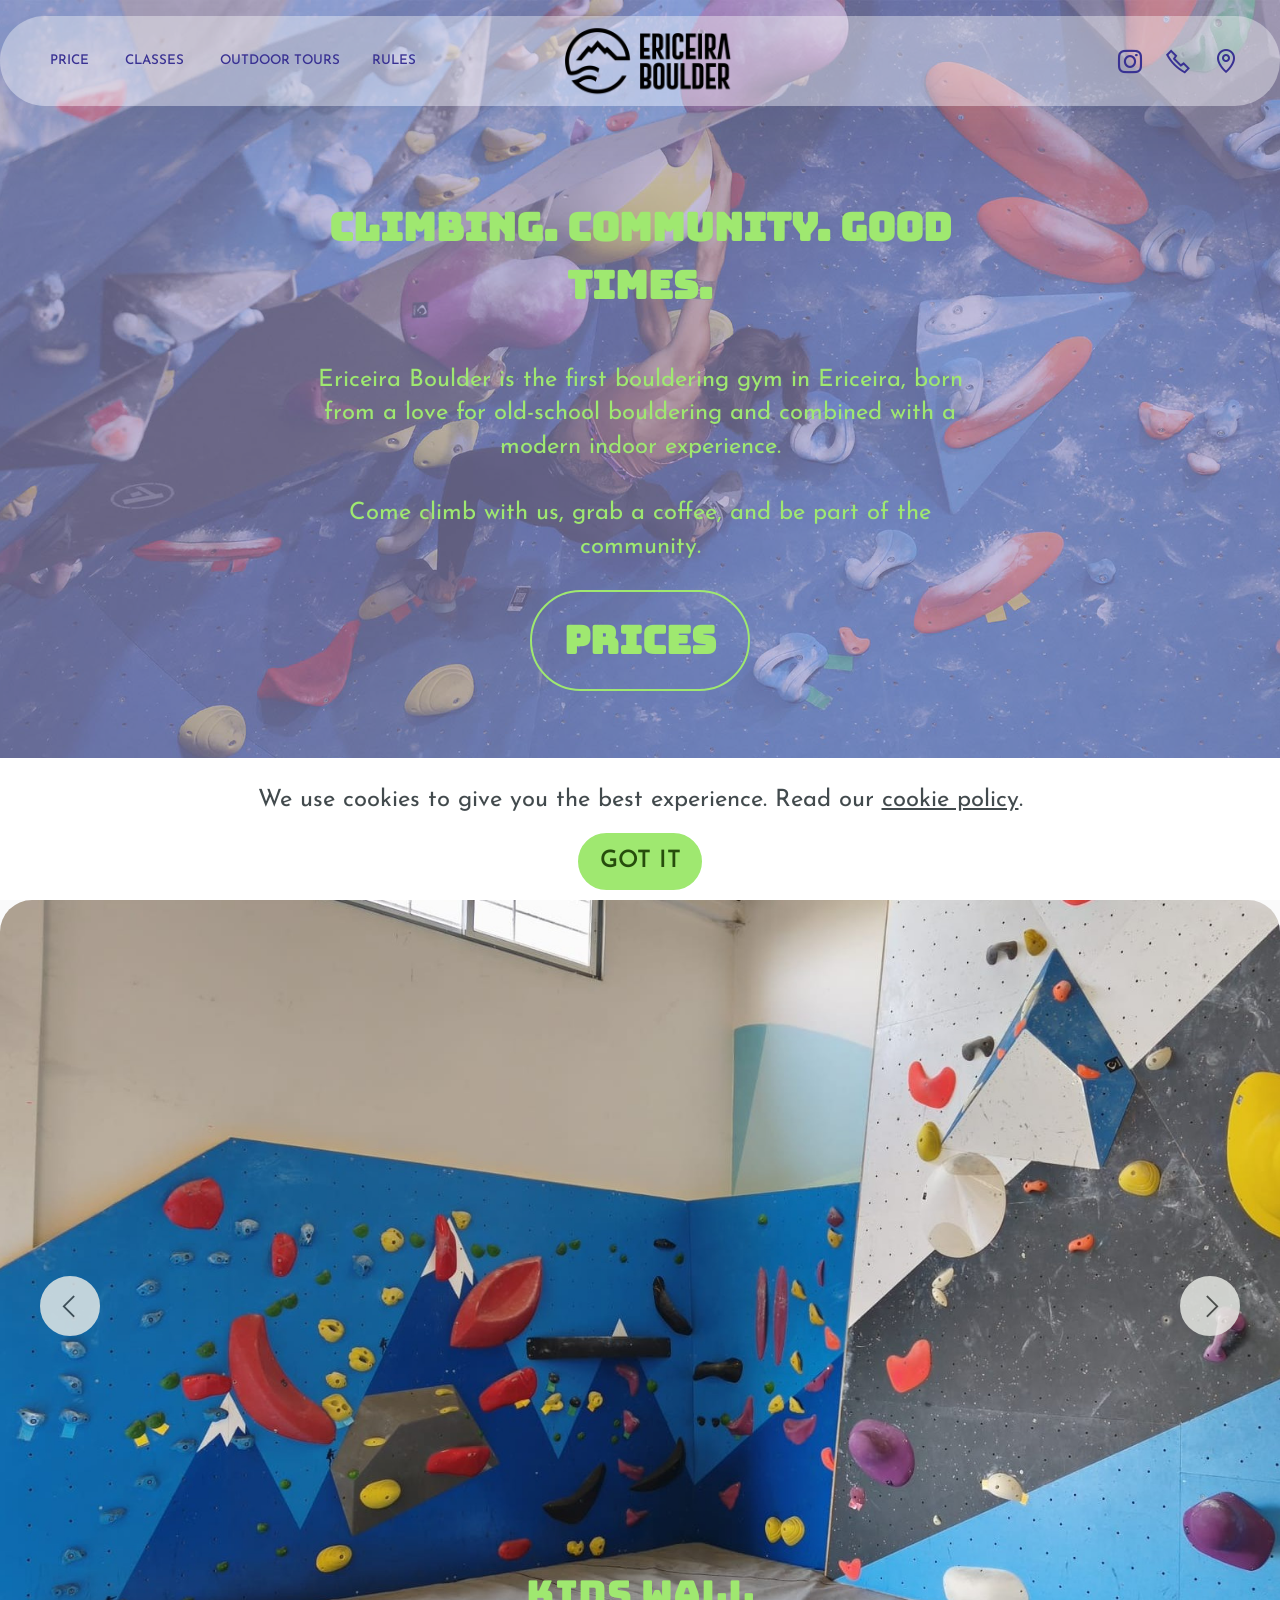
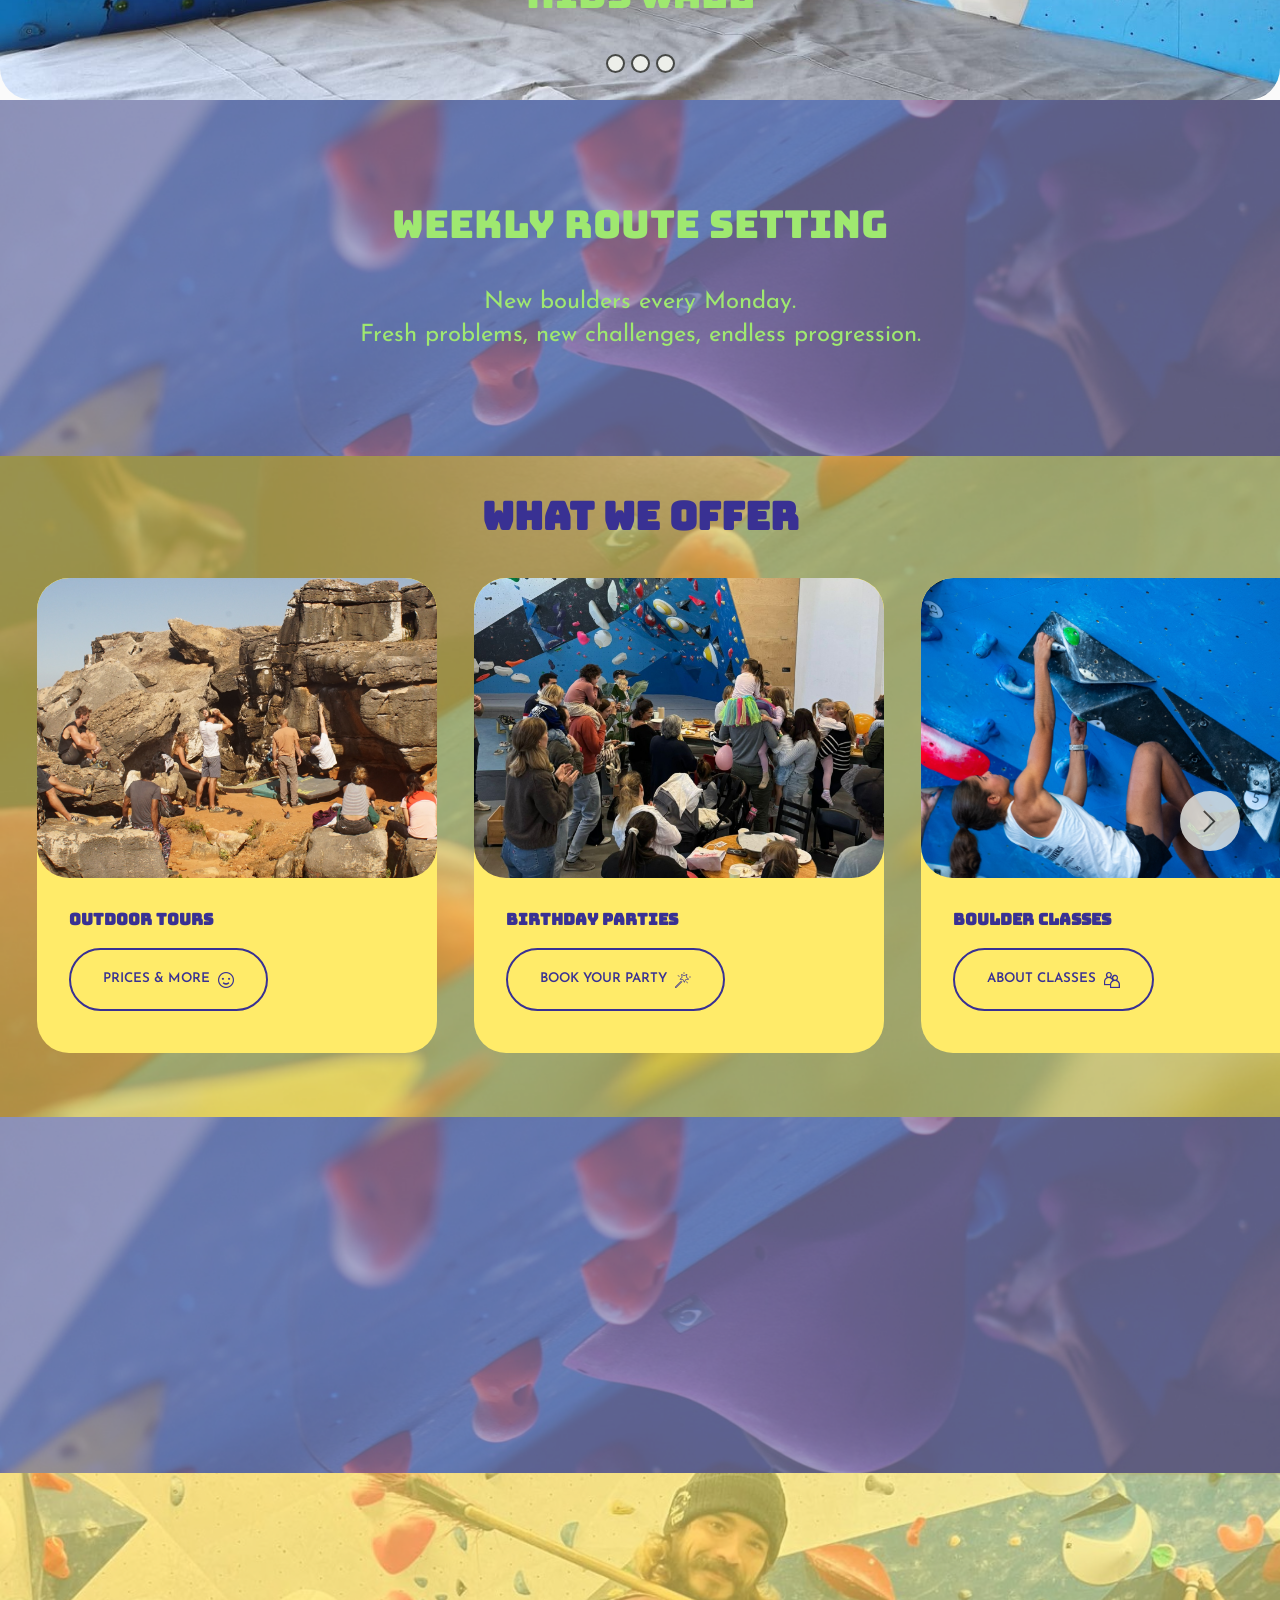
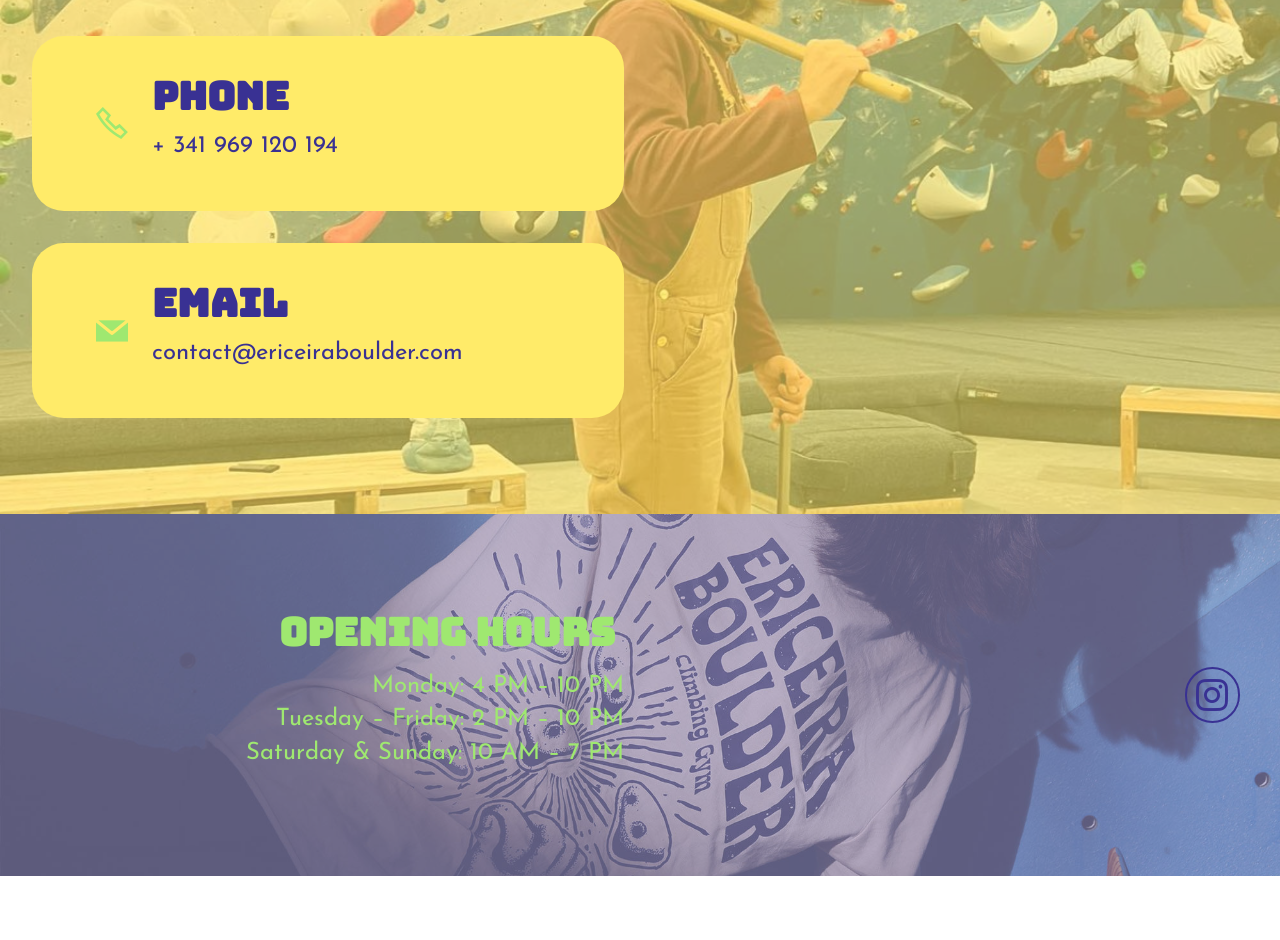
==== commit 96705e22: "Add files via upload" ====
--- a/index.html
+++ b/index.html
@@ -23,7 +23,7 @@
   <noscript><link rel="stylesheet" href="https://fonts.googleapis.com/css?family=Bungee:400&display=swap"></noscript>
   <link rel="preload" href="https://fonts.googleapis.com/css?family=Josefin+Sans:100,200,300,400,500,600,700,100i,200i,300i,400i,500i,600i,700i&display=swap" as="style" onload="this.onload=null;this.rel='stylesheet'">
   <noscript><link rel="stylesheet" href="https://fonts.googleapis.com/css?family=Josefin+Sans:100,200,300,400,500,600,700,100i,200i,300i,400i,500i,600i,700i&display=swap"></noscript>
-  <link rel="preload" as="style" href="assets/mobirise/css/mbr-additional.css?v=qsxeIS"><link rel="stylesheet" href="assets/mobirise/css/mbr-additional.css?v=qsxeIS" type="text/css">
+  <link rel="preload" as="style" href="assets/mobirise/css/mbr-additional.css?v=hpqesK"><link rel="stylesheet" href="assets/mobirise/css/mbr-additional.css?v=hpqesK" type="text/css">
 
   
   
@@ -101,11 +101,11 @@
 
 <section data-bs-version="5.1" class="slider1 cid-veeH7OUXzn" id="slider1-55">
     
-    <div class="carousel slide" id="veNNPXA6Sz" data-interval="5000" data-bs-interval="5000">
+    <div class="carousel slide" id="vhIUn9Qev9" data-interval="5000" data-bs-interval="5000">
         <ol class="carousel-indicators">
-            <li data-slide-to="0" data-bs-slide-to="0" class="active" data-target="#veNNPXA6Sz" data-bs-target="#veNNPXA6Sz"></li>
-            <li data-slide-to="1" data-bs-slide-to="1" data-target="#veNNPXA6Sz" data-bs-target="#veNNPXA6Sz"></li>
-            <li data-slide-to="2" data-bs-slide-to="2" data-target="#veNNPXA6Sz" data-bs-target="#veNNPXA6Sz"></li>
+            <li data-slide-to="0" data-bs-slide-to="0" class="active" data-target="#vhIUn9Qev9" data-bs-target="#vhIUn9Qev9"></li>
+            <li data-slide-to="1" data-bs-slide-to="1" data-target="#vhIUn9Qev9" data-bs-target="#vhIUn9Qev9"></li>
+            <li data-slide-to="2" data-bs-slide-to="2" data-target="#vhIUn9Qev9" data-bs-target="#vhIUn9Qev9"></li>
         </ol>
         <div class="carousel-inner">
             <div class="carousel-item slider-image item active">
@@ -139,11 +139,11 @@
                 </div>
             </div>
         </div>
-        <a class="carousel-control carousel-control-prev" role="button" data-slide="prev" data-bs-slide="prev" href="#veNNPXA6Sz">
+        <a class="carousel-control carousel-control-prev" role="button" data-slide="prev" data-bs-slide="prev" href="#vhIUn9Qev9">
             <span class="mobi-mbri mobi-mbri-arrow-prev" aria-hidden="true"></span>
             <span class="sr-only visually-hidden">Previous</span>
         </a>
-        <a class="carousel-control carousel-control-next" role="button" data-slide="next" data-bs-slide="next" href="#veNNPXA6Sz">
+        <a class="carousel-control carousel-control-next" role="button" data-slide="next" data-bs-slide="next" href="#vhIUn9Qev9">
             <span class="mobi-mbri mobi-mbri-arrow-next" aria-hidden="true"></span>
             <span class="sr-only visually-hidden">Next</span>
         </a>
@@ -178,22 +178,8 @@
         <div class="embla mt-4" data-skip-snaps="true" data-align="center" data-contain-scroll="trimSnaps" data-loop="true" data-auto-play="true" data-auto-play-interval="3" data-draggable="true">
             <div class="embla__viewport container">
                 <div class="embla__container">
-                    <div class="embla__slide slider-image item" style="margin-left: 1rem; margin-right: 1rem;">
-                        <div class="slide-content">
-                            <div class="item-wrapper">
-                                <div class="item-img">
-                                    <img src="assets/images/ericeira-boulder-2034.jpeg" alt="Mobirise Website Builder" data-slide-to="0" data-bs-slide-to="0">
-                                </div>
-                            </div>
-                            <div class="item-content">
-                                <h5 class="item-title mbr-fonts-style display-2"><strong>Cafe &amp; Bar&nbsp;</strong></h5>
-                                
-                                
-                            </div>
-                            <div class="mbr-section-btn item-footer mt-2"><a href="index.html" class="btn item-btn btn-warning-outline display-5"><span class="mbri-menu mbr-iconfont mbr-iconfont-btn"></span>MENU</a></div>
-                        </div>
-                    </div>
-                    <div class="embla__slide slider-image item" style="margin-left: 1rem; margin-right: 1rem;">
+                    
+                    <div class="embla__slide slider-image item active" style="margin-left: 1rem; margin-right: 1rem;">
                         <div class="slide-content">
                             <div class="item-wrapper">
                                 <div class="item-img">
@@ -211,7 +197,7 @@
                         <div class="slide-content">
                             <div class="item-wrapper">
                                 <div class="item-img">
-                                    <img src="assets/images/whatsapp-image-2026-03-10-at-4.27.45-pm-1.jpeg" alt="Mobirise Website Builder" data-slide-to="2" data-bs-slide-to="2">
+                                    <img src="assets/images/whatsapp-image-2026-04-24-at-4.23.13-pm-1.jpeg" alt="Mobirise Website Builder" data-slide-to="2" data-bs-slide-to="2">
                                 </div>
                             </div>
                             <div class="item-content">
@@ -330,7 +316,7 @@
                 <p class="mbr-text mbr-fonts-style display-7">Monday: 4 PM – 10 PM<br>Tuesday – Friday: 2 PM – 10 PM<br>Saturday &amp; Sunday: 10 AM – 7 PM</p>
             </div>
             <div class="icons d-flex align-items-center col-12 col-md-6 justify-content-end mt-md-0 mt-2 flex-wrap">
-                <a href="https://twitter.com/mobirise" target="_blank">
+                <a href="https://www.instagram.com/ericeiraboulder_/?hl=en" target="_blank">
                     <span class="mbr-iconfont mbr-iconfont-social socicon-instagram socicon"></span>
                 </a>
                 
@@ -346,7 +332,7 @@
         </div>
     </div>
     
-</section><section class="display-7" style="padding: 0;align-items: center;justify-content: center;flex-wrap: wrap;    align-content: center;display: flex;position: relative;height: 4rem;"><a href="https://mobiri.se/4564616" style="flex: 1 1;height: 4rem;position: absolute;width: 100%;z-index: 1;"><img alt="" style="height: 4rem;" src="[data-uri]"></a><p style="margin: 0;text-align: center;" class="display-7">&#8204;</p><a style="z-index:1" href="https://mobirise.com/builder/ai-website-generator.html">AI Website Generator</a></section><script src="assets/bootstrap/js/bootstrap.bundle.min.js"></script>  <script src="assets/parallax/jarallax.js"></script>  <script src="assets/web/assets/cookies-alert-plugin/cookies-alert-core.js"></script>  <script src="assets/web/assets/cookies-alert-plugin/cookies-alert-script.js"></script>  <script src="assets/smoothscroll/smooth-scroll.js"></script>  <script src="assets/ytplayer/index.js"></script>  <script src="assets/dropdown/js/navbar-dropdown.js"></script>  <script src="assets/embla/embla.min.js"></script>  <script src="assets/embla/script.js"></script>  <script src="assets/sociallikes/social-likes.js"></script>  <script src="assets/theme/js/script.js"></script>  
+</section><section class="display-7" style="padding: 0;align-items: center;justify-content: center;flex-wrap: wrap;    align-content: center;display: flex;position: relative;height: 4rem;"><a href="https://mobiri.se/4564616" style="flex: 1 1;height: 4rem;position: absolute;width: 100%;z-index: 1;"><img alt="" style="height: 4rem;" src="[data-uri]"></a><p style="margin: 0;text-align: center;" class="display-7">&#8204;</p><a style="z-index:1" href="https://mobirise.com"> Website Builder Software</a></section><script src="assets/bootstrap/js/bootstrap.bundle.min.js"></script>  <script src="assets/parallax/jarallax.js"></script>  <script src="assets/web/assets/cookies-alert-plugin/cookies-alert-core.js"></script>  <script src="assets/web/assets/cookies-alert-plugin/cookies-alert-script.js"></script>  <script src="assets/smoothscroll/smooth-scroll.js"></script>  <script src="assets/ytplayer/index.js"></script>  <script src="assets/dropdown/js/navbar-dropdown.js"></script>  <script src="assets/embla/embla.min.js"></script>  <script src="assets/embla/script.js"></script>  <script src="assets/sociallikes/social-likes.js"></script>  <script src="assets/theme/js/script.js"></script>  
   
   
 <input name="cookieData" type="hidden" data-cookie-cookiesAlertType='false' data-cookie-customDialogSelector='null' data-cookie-colorText='#424a4d' data-cookie-colorBg='rgb(255, 255, 255)' data-cookie-opacityOverlay='0' data-cookie-bgOpacity='100' data-cookie-textButton='GOT IT' data-cookie-rejectText='REJECT' data-cookie-colorButton='' data-cookie-rejectColor='' data-cookie-colorLink='#424a4d' data-cookie-underlineLink='true' data-cookie-text="We use cookies to give you the best experience. Read our <a href='privacy.html'>cookie policy</a>.">
--- a/assets/mobirise/css/mbr-additional.css
+++ b/assets/mobirise/css/mbr-additional.css
@@ -3276,15 +3276,15 @@
     padding: 1rem;
   }
 }
-.cid-vdn7DUlWyt {
-  padding-top: 6rem;
-  padding-bottom: 6rem;
-  background-image: url("../../../assets/images/ericeira-boulder-2040.jpeg");
-}
-.cid-vdn7DUlWyt .mbr-fallback-image.disabled {
+.cid-vd5t7eVTeH {
+  padding-top: 9rem;
+  padding-bottom: 2rem;
+  background-image: url("../../../assets/images/521a1153.jpg.jpg-2000x1334.jpg");
+}
+.cid-vd5t7eVTeH .mbr-fallback-image.disabled {
   display: none;
 }
-.cid-vdn7DUlWyt .mbr-fallback-image {
+.cid-vd5t7eVTeH .mbr-fallback-image {
   display: block;
   background-size: cover;
   background-position: center center;
@@ -3293,21 +3293,51 @@
   position: absolute;
   top: 0;
 }
-.cid-vdn7DUlWyt .mbr-section-subtitle {
+.cid-vd5t7eVTeH .mbr-section-title,
+.cid-vd5t7eVTeH .mbr-section-subtitle {
+  text-align: center;
+}
+.cid-vd5t7eVTeH .mbr-cost {
+  word-break: normal;
+}
+.cid-vd5t7eVTeH .card-wrapper {
+  margin-bottom: 2rem;
+  border-radius: 4px;
+  background: #ffd7ef;
+}
+.cid-vd5t7eVTeH .card-wrapper .top-line {
+  display: flex;
+  justify-content: space-between;
+  align-items: center;
+}
+@media (min-width: 768px) {
+  .cid-vd5t7eVTeH .card-wrapper {
+    padding: 2rem;
+  }
+}
+@media (max-width: 767px) {
+  .cid-vd5t7eVTeH .card-wrapper {
+    padding: 1rem;
+  }
+}
+.cid-vd5t7eVTeH .mbr-section-title {
   color: #9fe870;
 }
-.cid-vdn7DUlWyt .mbr-section-title {
+.cid-vd5t7eVTeH .card-title {
   color: #9fe870;
 }
-.cid-vdn9jw0cZH {
-  padding-top: 5rem;
-  padding-bottom: 5rem;
-  background-image: url("../../../assets/images/2c8953b7-a900-4f59-a8e7-f18dcd22b32b.jpeg");
-}
-.cid-vdn9jw0cZH .mbr-fallback-image.disabled {
+.cid-vd5t7eVTeH P {
+  color: #393193;
+}
+.cid-vd5Ax40GuS {
+  padding-top: 4rem;
+  padding-bottom: 6rem;
+  background-image: url("../../../assets/images/521a1153.jpg.jpg-2000x1334.jpg");
+}
+.cid-vd5Ax40GuS .mbr-fallback-image.disabled {
   display: none;
 }
-.cid-vdn9jw0cZH .mbr-fallback-image {
+.cid-vd5Ax40GuS .mbr-fallback-image {
   display: block;
   background-size: cover;
   background-position: center center;
@@ -3316,95 +3346,51 @@
   position: absolute;
   top: 0;
 }
-.cid-vdn9jw0cZH .card-wrapper {
-  background: #ffeb69;
+.cid-vd5Ax40GuS .mbr-section-title,
+.cid-vd5Ax40GuS .mbr-section-subtitle {
+  text-align: center;
+}
+.cid-vd5Ax40GuS .mbr-cost {
+  word-break: normal;
+}
+.cid-vd5Ax40GuS .card-wrapper {
+  margin-bottom: 2rem;
+  border-radius: 4px;
+  background: #ffd7ef;
+}
+.cid-vd5Ax40GuS .card-wrapper .top-line {
+  display: flex;
+  justify-content: space-between;
+  align-items: center;
+}
+@media (min-width: 768px) {
+  .cid-vd5Ax40GuS .card-wrapper {
+    padding: 2rem;
+  }
 }
 @media (max-width: 767px) {
-  .cid-vdn9jw0cZH .card-wrapper {
-    padding: 2rem 1.5rem;
-  }
-}
-@media (min-width: 768px) and (max-width: 991px) {
-  .cid-vdn9jw0cZH .card-wrapper {
-    padding: 2.25rem;
-  }
-}
-@media (min-width: 992px) {
-  .cid-vdn9jw0cZH .card-wrapper {
-    padding: 4rem;
-  }
-}
-.cid-vdn9jw0cZH .mbr-text,
-.cid-vdn9jw0cZH .mbr-section-btn {
-  color: #000000;
-  text-align: left;
-}
-.cid-vdn9jw0cZH .card-title,
-.cid-vdn9jw0cZH .card-box {
-  text-align: center;
-  color: #000000;
-}
-.cid-vdn9jw0cZH .counter-container ul {
-  margin: 0;
-  padding-left: 2.25rem;
-  list-style: none;
-}
-.cid-vdn9jw0cZH .counter-container ul li {
-  position: relative;
-  list-style: none;
-  margin-bottom: 2rem;
-}
-.cid-vdn9jw0cZH .counter-container ul li:before {
-  position: absolute;
-  left: -1.5em;
-  content: "";
-  display: flex;
-  justify-content: center;
-  align-items: center;
+  .cid-vd5Ax40GuS .card-wrapper {
+    padding: 1rem;
+  }
+}
+.cid-vd5Ax40GuS .mbr-section-title {
+  color: #9fe870;
+}
+.cid-vd5Ax40GuS .card-title {
+  color: #9fe870;
+}
+.cid-vd5Ax40GuS P {
   color: #393193;
-  background-color: #393193;
-  width: 0.5em;
-  height: 0.5em;
-  top: 0.4em;
-  border-radius: 50%;
-}
-.cid-vdn9jw0cZH .counter-container ol {
-  margin-bottom: 0;
-  padding-left: 2.25rem;
-  counter-reset: myCounter;
-}
-.cid-vdn9jw0cZH .counter-container ol li {
-  margin-bottom: 2rem;
-  list-style: none;
-  position: relative;
-}
-.cid-vdn9jw0cZH .counter-container ol li:before {
-  font-weight: 700;
-  position: absolute;
-  left: -1.5em;
-  counter-increment: myCounter;
-  content: counter(myCounter);
-  transition: all .2s;
-  color: #393193;
-  display: flex;
-  align-items: center;
-  justify-content: center;
-}
-.cid-vdn9jw0cZH .mbr-text UL {
-  text-align: left;
-}
-.cid-vdn9jw0cZH .mbr-text {
-  color: #393193;
-}
-.cid-vdnrrb84iU {
+}
+.cid-vd5HH8Vc6b {
   padding-top: 2rem;
   padding-bottom: 6rem;
-  background-image: url("../../../assets/images/521a1056-6.jpeg");
-}
-.cid-vdnrrb84iU .mbr-fallback-image.disabled {
+  background-image: url("../../../assets/images/image3.jpeg");
+}
+.cid-vd5HH8Vc6b .mbr-fallback-image.disabled {
   display: none;
 }
-.cid-vdnrrb84iU .mbr-fallback-image {
+.cid-vd5HH8Vc6b .mbr-fallback-image {
   display: block;
   background-size: cover;
   background-position: center center;
@@ -3414,22 +3400,22 @@
   top: 0;
 }
 @media (max-width: 767px) {
-  .cid-vdnrrb84iU .row {
+  .cid-vd5HH8Vc6b .row {
     flex-direction: column-reverse;
   }
-  .cid-vdnrrb84iU .row .map-wrapper {
+  .cid-vd5HH8Vc6b .row .map-wrapper {
     margin-bottom: 2rem;
   }
 }
-.cid-vdnrrb84iU .google-map {
+.cid-vd5HH8Vc6b .google-map {
   height: 100%;
   position: relative;
 }
-.cid-vdnrrb84iU .google-map iframe {
+.cid-vd5HH8Vc6b .google-map iframe {
   height: 100%;
   width: 100%;
 }
-.cid-vdnrrb84iU .google-map [data-state-details] {
+.cid-vd5HH8Vc6b .google-map [data-state-details] {
   color: #6b6763;
   height: 1.5em;
   margin-top: -0.75em;
@@ -3440,60 +3426,60 @@
   top: 50%;
   width: 100%;
 }
-.cid-vdnrrb84iU .google-map[data-state] {
+.cid-vd5HH8Vc6b .google-map[data-state] {
   background: #e9e5dc;
 }
-.cid-vdnrrb84iU .google-map[data-state="loading"] [data-state-details] {
+.cid-vd5HH8Vc6b .google-map[data-state="loading"] [data-state-details] {
   display: none;
 }
-.cid-vdnrrb84iU .image-wrapper {
+.cid-vd5HH8Vc6b .image-wrapper {
   display: flex;
   align-items: center;
 }
-.cid-vdnrrb84iU .card-wrapper {
+.cid-vd5HH8Vc6b .card-wrapper {
   display: flex;
   border-radius: 4px;
-  background: #ffd7ef;
-}
-.cid-vdnrrb84iU .card-wrapper:not(:nth-last-child(1)) {
+  background: #ffeb69;
+}
+.cid-vd5HH8Vc6b .card-wrapper:not(:nth-last-child(1)) {
   margin-bottom: 2rem;
 }
 @media (max-width: 991px) {
-  .cid-vdnrrb84iU .card-wrapper {
+  .cid-vd5HH8Vc6b .card-wrapper {
     padding: 1rem 2rem;
   }
 }
 @media (min-width: 992px) {
-  .cid-vdnrrb84iU .card-wrapper {
+  .cid-vd5HH8Vc6b .card-wrapper {
     padding: 2rem 4rem;
   }
 }
-.cid-vdnrrb84iU .mbr-iconfont {
+.cid-vd5HH8Vc6b .mbr-iconfont {
   font-size: 2rem;
   padding-right: 1.5rem;
   color: #9fe870;
 }
-.cid-vdnrrb84iU .mbr-section-subtitle {
-  color: #9fe870;
-}
-.cid-vdnrrb84iU .mbr-section-title {
-  color: #9fe870;
-}
-.cid-vdnrrb84iU .card-title {
-  color: #9fe870;
-}
-.cid-vdnrrb84iU .mbr-text {
-  color: #9fe870;
-}
-.cid-vdsTOZor55 {
+.cid-vd5HH8Vc6b .mbr-section-subtitle {
+  color: #393193;
+}
+.cid-vd5HH8Vc6b .mbr-section-title {
+  color: #393193;
+}
+.cid-vd5HH8Vc6b .card-title {
+  color: #393193;
+}
+.cid-vd5HH8Vc6b .mbr-text {
+  color: #393193;
+}
+.cid-vdsMHM5GKa {
   padding-top: 90px;
   padding-bottom: 90px;
   background-image: url("../../../assets/images/521a09851.jpeg");
 }
-.cid-vdsTOZor55 .mbr-fallback-image.disabled {
+.cid-vdsMHM5GKa .mbr-fallback-image.disabled {
   display: none;
 }
-.cid-vdsTOZor55 .mbr-fallback-image {
+.cid-vdsMHM5GKa .mbr-fallback-image {
   display: block;
   background-size: cover;
   background-position: center center;
@@ -3502,18 +3488,18 @@
   position: absolute;
   top: 0;
 }
-.cid-vdsTOZor55 .media-container-row {
+.cid-vdsMHM5GKa .media-container-row {
   justify-content: space-between;
 }
-.cid-vdsTOZor55 .text-content {
+.cid-vdsMHM5GKa .text-content {
   max-width: 50%;
 }
 @media (max-width: 768px) {
-  .cid-vdsTOZor55 .text-content {
+  .cid-vdsMHM5GKa .text-content {
     max-width: none;
   }
 }
-.cid-vdsTOZor55 .mbr-iconfont-social {
+.cid-vdsMHM5GKa .mbr-iconfont-social {
   margin: 0.5rem;
   font-size: 32px;
   display: flex;
@@ -3525,27 +3511,27 @@
   align-content: center;
   transition: all 0.3s;
 }
-.cid-vdsTOZor55 .mbr-iconfont-social:before {
+.cid-vdsMHM5GKa .mbr-iconfont-social:before {
   padding: 0.6rem;
 }
-.cid-vdsTOZor55 .mbr-iconfont-social:hover {
+.cid-vdsMHM5GKa .mbr-iconfont-social:hover {
   background-color: #393193;
   color: #ffffff;
 }
 @media (max-width: 768px) {
-  .cid-vdsTOZor55 .icons {
+  .cid-vdsMHM5GKa .icons {
     justify-content: center !important;
   }
-  .cid-vdsTOZor55 .text-content * {
+  .cid-vdsMHM5GKa .text-content * {
     text-align: center;
   }
 }
-.cid-vdsTOZor55 .mbr-section-title {
-  color: #393193;
+.cid-vdsMHM5GKa .mbr-section-title {
+  color: #9fe870;
   text-align: right;
 }
-.cid-vdsTOZor55 .mbr-text {
-  color: #393193;
+.cid-vdsMHM5GKa .mbr-text {
+  color: #9fe870;
   text-align: right;
 }
 .cid-vd5lAIUgr1 {
@@ -4123,15 +4109,15 @@
     padding: 1rem;
   }
 }
-.cid-vd5t7eVTeH {
-  padding-top: 9rem;
-  padding-bottom: 2rem;
-  background-image: url("../../../assets/images/521a1153.jpg.jpg-2000x1334.jpg");
-}
-.cid-vd5t7eVTeH .mbr-fallback-image.disabled {
+.cid-vdp00ZwgpI {
+  padding-top: 10rem;
+  padding-bottom: 5rem;
+  background-image: url("../../../assets/images/image3-3.jpeg");
+}
+.cid-vdp00ZwgpI .mbr-fallback-image.disabled {
   display: none;
 }
-.cid-vd5t7eVTeH .mbr-fallback-image {
+.cid-vdp00ZwgpI .mbr-fallback-image {
   display: block;
   background-size: cover;
   background-position: center center;
@@ -4140,51 +4126,609 @@
   position: absolute;
   top: 0;
 }
-.cid-vd5t7eVTeH .mbr-section-title,
-.cid-vd5t7eVTeH .mbr-section-subtitle {
+.cid-vdp00ZwgpI ul {
+  list-style: none;
+  margin: 0;
+  padding-left: 2.5rem;
+}
+.cid-vdp00ZwgpI li {
+  position: relative;
+  margin-bottom: 1rem;
+}
+.cid-vdp00ZwgpI ul li::before {
+  position: absolute;
+  left: -1.6rem;
+  content: "\2022";
+  color: #9fe870;
+  font-weight: bold;
+  font-size: 2rem;
+  width: 1.6rem;
+}
+.cid-vdp00ZwgpI .list {
+  color: #9fe870;
+}
+.cid-vd5NgxsYSg {
+  z-index: 1000;
+  width: 100%;
+}
+.cid-vd5NgxsYSg .dropdown-item:before {
+  font-family: Moririse2 !important;
+  content: "\e966";
+  display: inline-block;
+  width: 0;
+  position: absolute;
+  left: 1rem;
+  top: 0.5rem;
+  margin-right: 0.5rem;
+  line-height: 1;
+  font-size: inherit;
+  vertical-align: middle;
   text-align: center;
-}
-.cid-vd5t7eVTeH .mbr-cost {
-  word-break: normal;
-}
-.cid-vd5t7eVTeH .card-wrapper {
-  margin-bottom: 2rem;
-  border-radius: 4px;
-  background: #ffd7ef;
-}
-.cid-vd5t7eVTeH .card-wrapper .top-line {
+  overflow: hidden;
+  transform: scale(0, 1);
+  transition: all 0.25s ease-in-out;
+}
+@media (max-width: 767px) {
+  .cid-vd5NgxsYSg .navbar-toggler {
+    transform: scale(0.8);
+  }
+}
+.cid-vd5NgxsYSg .navbar-nav {
+  margin: auto;
+  margin-left: 0;
+}
+@media (min-width: 992px) {
+  .cid-vd5NgxsYSg .navbar-nav {
+    max-width: 45%;
+  }
+}
+.cid-vd5NgxsYSg .navbar-nav .nav-item {
+  padding: 0 !important;
+  transition: .3s all !important;
+}
+.cid-vd5NgxsYSg .navbar-nav .nav-item .nav-link {
+  padding: 16px !important;
+  margin: 0 !important;
+  border-radius: 1rem !important;
+  transition: .3s all !important;
+}
+.cid-vd5NgxsYSg .navbar-nav .nav-item .nav-link:hover {
+  background-color: rgba(27, 31, 10, 0.06);
+}
+.cid-vd5NgxsYSg .navbar-nav .open .nav-link::after {
+  transform: rotate(180deg);
+}
+@media (min-width: 992px) {
+  .cid-vd5NgxsYSg .navbar-nav .open .nav-link::before {
+    content: "";
+    width: 100%;
+    height: 20px;
+    top: 100%;
+    background: transparent;
+    position: absolute;
+  }
+}
+.cid-vd5NgxsYSg .navbar-nav .dropdown-item {
+  padding: 12px !important;
+  border-radius: 0.5rem !important;
+  margin: 0 8px !important;
+  transition: .3s all !important;
+}
+.cid-vd5NgxsYSg .navbar-nav .dropdown-item:hover {
+  background-color: rgba(27, 31, 10, 0.06);
+}
+@media (min-width: 992px) {
+  .cid-vd5NgxsYSg .navbar-nav {
+    padding-left: 1.5rem;
+  }
+}
+.cid-vd5NgxsYSg .navbar-logo {
+  padding-left: 1rem;
+  margin: 0 !important;
+}
+@media (min-width: 992px) {
+  .cid-vd5NgxsYSg .navbar-logo {
+    position: absolute;
+    left: 50%;
+    top: 50%;
+    transform: translate(-50%, -50%);
+  }
+}
+@media (max-width: 767px) {
+  .cid-vd5NgxsYSg .navbar-logo {
+    padding-left: 1rem;
+  }
+}
+.cid-vd5NgxsYSg .navbar-brand {
+  flex-shrink: 0;
+  align-items: center;
+  margin-right: 0;
+  padding: 10px 0;
+  transition: all 0.3s;
+  word-break: break-word;
+  z-index: 1;
+}
+.cid-vd5NgxsYSg .navbar-brand img {
+  max-width: 100%;
+  max-height: 100%;
+  border-radius: 0px !important;
+}
+.cid-vd5NgxsYSg .navbar-brand .navbar-caption {
+  line-height: inherit !important;
+}
+.cid-vd5NgxsYSg .navbar-brand .navbar-logo a {
+  outline: none;
+}
+.cid-vd5NgxsYSg .nav-link {
+  width: fit-content;
+  position: relative;
+}
+.cid-vd5NgxsYSg .navbar-caption {
+  padding-left: 2rem;
+  padding-right: .5rem;
+}
+@media (max-width: 767px) {
+  .cid-vd5NgxsYSg .navbar-caption {
+    padding-left: 1rem;
+  }
+}
+@media (max-width: 767px) {
+  .cid-vd5NgxsYSg .nav-dropdown {
+    padding-bottom: 0.5rem;
+  }
+}
+.cid-vd5NgxsYSg .nav-dropdown .link.dropdown-toggle::after {
+  margin-left: 0.5rem;
+  margin-top: 0.2rem;
+  transition: .3s all;
+}
+.cid-vd5NgxsYSg .container {
   display: flex;
-  justify-content: space-between;
+  height: 90px;
+  position: relative;
+  padding: 0.5rem 0.6rem;
+  flex-wrap: nowrap;
+  background: rgba(247, 247, 247, 0.4) !important;
+  left: 0;
+  right: 0;
+  -webkit-box-pack: justify;
+  -ms-flex-pack: justify;
+  justify-content: flex-end;
+  -webkit-box-align: center;
+  -webkit-align-items: center;
+  -ms-flex-align: center;
   align-items: center;
-}
-@media (min-width: 768px) {
-  .cid-vd5t7eVTeH .card-wrapper {
-    padding: 2rem;
+  border-radius: 100vw;
+  margin-top: 1rem;
+  background-color: #f7f7f7;
+  box-shadow: 0 30px 60px 0 rgba(27, 31, 10, 0.08);
+}
+@media (max-width: 992px) {
+  .cid-vd5NgxsYSg .container {
+    padding-right: 2rem;
   }
 }
 @media (max-width: 767px) {
-  .cid-vd5t7eVTeH .card-wrapper {
+  .cid-vd5NgxsYSg .container {
+    width: 95%;
+    height: 56px !important;
+    padding-right: 1rem;
+    margin-top: 0rem;
+  }
+}
+.cid-vd5NgxsYSg .iconfont-wrapper {
+  color: #393193 !important;
+  font-size: 1.5rem;
+  padding-right: 0.5rem;
+}
+.cid-vd5NgxsYSg .dropdown-menu {
+  flex-wrap: wrap;
+  flex-direction: column;
+  max-width: 100%;
+  padding: 12px 4px !important;
+  border-radius: 1.5rem;
+  transition: .3s all !important;
+  min-width: auto;
+  background: #f7f7f7;
+  background: rgba(247, 247, 247, 0.4) !important;
+}
+.cid-vd5NgxsYSg .nav-item:focus,
+.cid-vd5NgxsYSg .nav-link:focus {
+  outline: none;
+}
+.cid-vd5NgxsYSg .dropdown .dropdown-menu .dropdown-item {
+  width: auto;
+  transition: all 0.25s ease-in-out;
+}
+.cid-vd5NgxsYSg .dropdown .dropdown-menu .dropdown-item::after {
+  right: 0.5rem;
+}
+.cid-vd5NgxsYSg .dropdown .dropdown-menu .dropdown-item .mbr-iconfont {
+  margin-right: 0.5rem;
+  vertical-align: sub;
+}
+.cid-vd5NgxsYSg .dropdown .dropdown-menu .dropdown-item .mbr-iconfont:before {
+  display: inline-block;
+  transform: scale(1, 1);
+  transition: all 0.25s ease-in-out;
+}
+.cid-vd5NgxsYSg .collapsed .dropdown-menu .dropdown-item:before {
+  display: none;
+}
+.cid-vd5NgxsYSg .collapsed .dropdown .dropdown-menu .dropdown-item {
+  padding: 0.235em 1.5em 0.235em 1.5em !important;
+  transition: none;
+  margin: 0 !important;
+}
+.cid-vd5NgxsYSg .navbar {
+  min-height: 90px;
+  transition: all 0.3s;
+  border-bottom: 1px solid transparent;
+  background: transparent !important;
+  padding: 0 !important;
+  border: none !important;
+  box-shadow: none !important;
+  border-radius: 0 !important;
+}
+.cid-vd5NgxsYSg .navbar.opened {
+  transition: all 0.3s;
+}
+.cid-vd5NgxsYSg .navbar .dropdown-item {
+  padding: 0.5rem 1.8rem;
+}
+.cid-vd5NgxsYSg .navbar .navbar-logo img {
+  width: auto;
+}
+.cid-vd5NgxsYSg .navbar .navbar-collapse {
+  justify-content: flex-end;
+}
+.cid-vd5NgxsYSg .navbar.collapsed {
+  justify-content: center;
+}
+.cid-vd5NgxsYSg .navbar.collapsed .nav-item .nav-link::before {
+  display: none;
+}
+.cid-vd5NgxsYSg .navbar.collapsed.opened .dropdown-menu {
+  top: 0;
+}
+@media (min-width: 992px) {
+  .cid-vd5NgxsYSg .navbar.collapsed.opened:not(.navbar-short) .navbar-collapse {
+    max-height: calc(98.5vh - 4.1rem);
+  }
+}
+.cid-vd5NgxsYSg .navbar.collapsed .dropdown-menu .dropdown-submenu {
+  left: 0 !important;
+}
+.cid-vd5NgxsYSg .navbar.collapsed .dropdown-menu .dropdown-item:after {
+  right: auto;
+}
+.cid-vd5NgxsYSg .navbar.collapsed .dropdown-menu .dropdown-toggle[data-toggle="dropdown-submenu"]:after {
+  margin-left: 0.5rem;
+  margin-top: 0.2rem;
+  border-top: 0.35em solid;
+  border-right: 0.35em solid transparent;
+  border-left: 0.35em solid transparent;
+  border-bottom: 0;
+  top: 41%;
+}
+.cid-vd5NgxsYSg .navbar.collapsed ul.navbar-nav li {
+  margin: auto;
+}
+.cid-vd5NgxsYSg .navbar.collapsed .dropdown-menu .dropdown-item {
+  padding: 0.25rem 1.5rem;
+  text-align: center;
+}
+.cid-vd5NgxsYSg .navbar.collapsed .icons-menu {
+  padding-left: 0;
+  padding-right: 0;
+  padding-top: 0.5rem;
+  padding-bottom: 0.5rem;
+}
+@media (max-width: 767px) {
+  .cid-vd5NgxsYSg .navbar {
+    min-height: 72px;
+  }
+  .cid-vd5NgxsYSg .navbar .navbar-logo img {
+    height: 2rem !important;
+  }
+}
+@media (max-width: 991px) {
+  .cid-vd5NgxsYSg .navbar .nav-item .nav-link::before {
+    display: none;
+  }
+  .cid-vd5NgxsYSg .navbar.opened .dropdown-menu {
+    top: 0;
+  }
+  .cid-vd5NgxsYSg .navbar .dropdown-menu .dropdown-submenu {
+    left: 0 !important;
+  }
+  .cid-vd5NgxsYSg .navbar .dropdown-menu .dropdown-item:after {
+    right: auto;
+  }
+  .cid-vd5NgxsYSg .navbar .dropdown-menu .dropdown-toggle[data-toggle="dropdown-submenu"]:after {
+    margin-left: 0.5rem;
+    margin-top: 0.2rem;
+    border-top: 0.35em solid;
+    border-right: 0.35em solid transparent;
+    border-left: 0.35em solid transparent;
+    border-bottom: 0;
+    top: 40%;
+  }
+  .cid-vd5NgxsYSg .navbar .dropdown-menu .dropdown-item {
+    padding: 0.25rem 1.5rem !important;
+    text-align: center;
+  }
+  .cid-vd5NgxsYSg .navbar .navbar-brand {
+    flex-shrink: initial;
+    flex-basis: auto;
+    word-break: break-word;
+    padding-right: 10px;
+  }
+  .cid-vd5NgxsYSg .navbar .navbar-toggler {
+    flex-basis: auto;
+  }
+  .cid-vd5NgxsYSg .navbar .icons-menu {
+    padding-left: 0;
+    padding-top: 0.5rem;
+    padding-bottom: 0.5rem;
+  }
+}
+.cid-vd5NgxsYSg .navbar.navbar-short .navbar-logo img {
+  height: 2rem;
+}
+.cid-vd5NgxsYSg .dropdown-item.active,
+.cid-vd5NgxsYSg .dropdown-item:active {
+  background-color: transparent;
+}
+.cid-vd5NgxsYSg .navbar-expand-lg .navbar-nav .nav-link {
+  padding: 0;
+}
+.cid-vd5NgxsYSg .nav-dropdown .link.dropdown-toggle {
+  margin-right: 1.667em;
+}
+.cid-vd5NgxsYSg .nav-dropdown .link.dropdown-toggle[aria-expanded="true"] {
+  margin-right: 0;
+  padding: 0.667em 1.667em;
+}
+.cid-vd5NgxsYSg .navbar.navbar-expand-lg .dropdown .dropdown-menu {
+  background: #f7f7f7;
+}
+.cid-vd5NgxsYSg .navbar.navbar-expand-lg .dropdown .dropdown-menu .dropdown-submenu {
+  margin: 0;
+  left: 105%;
+  transform: none;
+  top: -12px;
+}
+.cid-vd5NgxsYSg .navbar .dropdown.open > .dropdown-menu {
+  display: flex;
+}
+.cid-vd5NgxsYSg ul.navbar-nav {
+  flex-wrap: wrap;
+}
+.cid-vd5NgxsYSg .navbar-buttons {
+  text-align: center;
+  min-width: 140px;
+}
+@media (max-width: 992px) {
+  .cid-vd5NgxsYSg .navbar-buttons {
+    text-align: left;
+  }
+}
+.cid-vd5NgxsYSg button.navbar-toggler {
+  outline: none;
+  width: 31px;
+  height: 20px;
+  cursor: pointer;
+  transition: all 0.2s;
+  position: relative;
+  align-self: center;
+}
+.cid-vd5NgxsYSg button.navbar-toggler .hamburger span {
+  position: absolute;
+  right: 0;
+  width: 30px;
+  height: 2px;
+  border-right: 5px;
+  background-color: #393193;
+}
+.cid-vd5NgxsYSg button.navbar-toggler .hamburger span:nth-child(1) {
+  top: 0;
+  transition: all 0.2s;
+}
+.cid-vd5NgxsYSg button.navbar-toggler .hamburger span:nth-child(2) {
+  top: 8px;
+  transition: all 0.15s;
+}
+.cid-vd5NgxsYSg button.navbar-toggler .hamburger span:nth-child(3) {
+  top: 8px;
+  transition: all 0.15s;
+}
+.cid-vd5NgxsYSg button.navbar-toggler .hamburger span:nth-child(4) {
+  top: 16px;
+  transition: all 0.2s;
+}
+.cid-vd5NgxsYSg nav.opened .hamburger span:nth-child(1) {
+  top: 8px;
+  width: 0;
+  opacity: 0;
+  right: 50%;
+  transition: all 0.2s;
+}
+.cid-vd5NgxsYSg nav.opened .hamburger span:nth-child(2) {
+  transform: rotate(45deg);
+  transition: all 0.25s;
+}
+.cid-vd5NgxsYSg nav.opened .hamburger span:nth-child(3) {
+  transform: rotate(-45deg);
+  transition: all 0.25s;
+}
+.cid-vd5NgxsYSg nav.opened .hamburger span:nth-child(4) {
+  top: 8px;
+  width: 0;
+  opacity: 0;
+  right: 50%;
+  transition: all 0.2s;
+}
+.cid-vd5NgxsYSg .navbar-dropdown {
+  padding: 0 1rem;
+}
+.cid-vd5NgxsYSg a.nav-link {
+  display: flex;
+  align-items: center;
+  justify-content: center;
+}
+.cid-vd5NgxsYSg .icons-menu {
+  flex-wrap: nowrap;
+  display: flex;
+  justify-content: center;
+  padding-left: 1rem;
+  padding-right: 1rem;
+  padding-top: 0.3rem;
+  text-align: center;
+}
+@media (max-width: 992px) {
+  .cid-vd5NgxsYSg .icons-menu {
+    justify-content: flex-start;
+    margin-bottom: .5rem;
+  }
+}
+@media screen and (-ms-high-contrast: active), (-ms-high-contrast: none) {
+  .cid-vd5NgxsYSg .navbar {
+    height: 70px;
+  }
+  .cid-vd5NgxsYSg .navbar.opened {
+    height: auto;
+  }
+  .cid-vd5NgxsYSg .nav-item .nav-link:hover::before {
+    width: 175%;
+    max-width: calc(100% + 2rem);
+    left: -1rem;
+  }
+}
+.cid-vd5NgxsYSg .navbar .dropdown > .dropdown-menu {
+  display: none;
+  width: max-content;
+  max-width: 500px !important;
+  transform: translateX(-50%);
+  top: calc(100% + 20px);
+  left: 50%;
+}
+.cid-vd5NgxsYSg .navbar .dropdown > .dropdown-menu .dropdown-item {
+  line-height: 1 !important;
+}
+.cid-vd5NgxsYSg .navbar .dropdown > .dropdown-menu .dropdown .dropdown-item {
+  align-items: center;
+  display: flex;
+  height: max-content !important;
+  min-height: max-content !important;
+}
+.cid-vd5NgxsYSg .navbar .dropdown > .dropdown-menu .dropdown .dropdown-item::after {
+  display: inline-block;
+  position: static;
+  margin-left: 0.5rem;
+  margin-top: 0;
+  margin-right: 0;
+  margin-bottom: 0;
+  transition: .3s all;
+  transform: rotate(-90deg);
+}
+.cid-vd5NgxsYSg .navbar .dropdown > .dropdown-menu .dropdown.open .dropdown-item::after {
+  transform: rotate(0deg);
+}
+.cid-vd5NgxsYSg .mbr-section-btn {
+  margin: -0.6rem -0.6rem;
+}
+.cid-vd5NgxsYSg .navbar-toggler {
+  margin-left: 12px;
+  margin-right: 8px;
+  order: 1000;
+}
+@media (max-width: 991px) {
+  .cid-vd5NgxsYSg .navbar-brand {
+    margin-right: auto;
+  }
+  .cid-vd5NgxsYSg .navbar-collapse {
+    z-index: -1 !important;
+    position: absolute;
+    top: 110%;
+    left: 0;
+    width: 100%;
     padding: 1rem;
-  }
-}
-.cid-vd5t7eVTeH .mbr-section-title {
-  color: #9fe870;
-}
-.cid-vd5t7eVTeH .card-title {
-  color: #9fe870;
-}
-.cid-vd5t7eVTeH P {
-  color: #393193;
-}
-.cid-vd5Ax40GuS {
-  padding-top: 4rem;
-  padding-bottom: 6rem;
-  background-image: url("../../../assets/images/521a1153.jpg.jpg-2000x1334.jpg");
-}
-.cid-vd5Ax40GuS .mbr-fallback-image.disabled {
+    border-radius: 1.5rem;
+    background: #f7f7f7;
+    opacity: 1;
+    border-color: rgba(247, 247, 247, 0.4) !important;
+    background: rgba(247, 247, 247, 0.4) !important;
+    backdrop-filter: blur(8px);
+  }
+  .cid-vd5NgxsYSg .navbar-nav .nav-item .nav-link::after {
+    margin-left: 10px;
+  }
+  .cid-vd5NgxsYSg .navbar-nav .dropdown-item:hover {
+    background-color: rgba(27, 31, 10, 0.06);
+  }
+  .cid-vd5NgxsYSg .navbar .dropdown > .dropdown-menu {
+    max-width: 100% !important;
+    transform: translateX(0);
+    top: 10px;
+    left: 0;
+    padding: 8px !important;
+    border-radius: 1rem;
+    background-color: rgba(27, 31, 10, 0.04) !important;
+  }
+  .cid-vd5NgxsYSg .navbar .dropdown > .dropdown-menu .dropdown-item {
+    padding: 8px !important;
+    line-height: 1 !important;
+    margin-bottom: 4px !important;
+  }
+  .cid-vd5NgxsYSg .navbar .dropdown > .dropdown-menu .dropdown .dropdown-item {
+    align-items: center;
+    display: flex;
+    height: max-content !important;
+    min-height: max-content !important;
+  }
+  .cid-vd5NgxsYSg .navbar .dropdown > .dropdown-menu .dropdown .dropdown-item::after {
+    display: inline-block;
+    position: static;
+    margin-left: 0.5rem;
+    margin-top: 0;
+    margin-right: 0;
+    margin-bottom: 0;
+    transition: .3s all;
+    transform: rotate(0deg);
+  }
+  .cid-vd5NgxsYSg .navbar .dropdown > .dropdown-menu .dropdown.open .dropdown-item::after {
+    transform: rotate(180deg);
+  }
+  .cid-vd5NgxsYSg .navbar .dropdown > .dropdown-menu .dropdown-submenu {
+    position: static;
+    width: 100%;
+    max-width: 100% !important;
+    transform: translateX(0) !important;
+    top: 0;
+    left: 0;
+    padding: 8px !important;
+    border-radius: 1rem;
+    background-color: rgba(27, 31, 10, 0.04) !important;
+  }
+  .cid-vd5NgxsYSg .navbar .dropdown.open > .dropdown-menu {
+    display: flex !important;
+    flex-direction: column;
+    align-items: flex-start;
+  }
+}
+@media (max-width: 575px) {
+  .cid-vd5NgxsYSg .navbar-collapse {
+    padding: 1rem;
+  }
+}
+.cid-vd67OXsgf4 {
+  background-image: url("../../../assets/images/image4.jpeg");
+}
+.cid-vd67OXsgf4 .mbr-fallback-image.disabled {
   display: none;
 }
-.cid-vd5Ax40GuS .mbr-fallback-image {
+.cid-vd67OXsgf4 .mbr-fallback-image {
   display: block;
   background-size: cover;
   background-position: center center;
@@ -4193,51 +4737,24 @@
   position: absolute;
   top: 0;
 }
-.cid-vd5Ax40GuS .mbr-section-title,
-.cid-vd5Ax40GuS .mbr-section-subtitle {
+.cid-vd67OXsgf4 .mbr-text,
+.cid-vd67OXsgf4 .mbr-section-btn {
   text-align: center;
-}
-.cid-vd5Ax40GuS .mbr-cost {
-  word-break: normal;
-}
-.cid-vd5Ax40GuS .card-wrapper {
-  margin-bottom: 2rem;
-  border-radius: 4px;
-  background: #ffd7ef;
-}
-.cid-vd5Ax40GuS .card-wrapper .top-line {
-  display: flex;
-  justify-content: space-between;
-  align-items: center;
-}
-@media (min-width: 768px) {
-  .cid-vd5Ax40GuS .card-wrapper {
-    padding: 2rem;
-  }
-}
-@media (max-width: 767px) {
-  .cid-vd5Ax40GuS .card-wrapper {
-    padding: 1rem;
-  }
-}
-.cid-vd5Ax40GuS .mbr-section-title {
-  color: #9fe870;
-}
-.cid-vd5Ax40GuS .card-title {
-  color: #9fe870;
-}
-.cid-vd5Ax40GuS P {
   color: #393193;
 }
-.cid-vd5HH8Vc6b {
-  padding-top: 2rem;
+.cid-vd67OXsgf4 .mbr-section-title {
+  text-align: center;
+  color: #393193;
+}
+.cid-vd5QtFV33D {
+  padding-top: 6rem;
   padding-bottom: 6rem;
-  background-image: url("../../../assets/images/image3.jpeg");
-}
-.cid-vd5HH8Vc6b .mbr-fallback-image.disabled {
+  background-image: url("../../../assets/images/dsc09508.jpeg");
+}
+.cid-vd5QtFV33D .mbr-fallback-image.disabled {
   display: none;
 }
-.cid-vd5HH8Vc6b .mbr-fallback-image {
+.cid-vd5QtFV33D .mbr-fallback-image {
   display: block;
   background-size: cover;
   background-position: center center;
@@ -4246,87 +4763,66 @@
   position: absolute;
   top: 0;
 }
+.cid-vd5QtFV33D .top-line {
+  display: flex;
+  justify-content: space-between;
+}
+.cid-vd5QtFV33D .mbr-section-title,
+.cid-vd5QtFV33D .mbr-section-subtitle {
+  text-align: center;
+}
+.cid-vd5QtFV33D .item:not(:nth-last-child(1)) {
+  margin-bottom: 2rem;
+}
+.cid-vd5QtFV33D .item-wrapper {
+  border-radius: 4px;
+  background-color: #ffd7ef;
+}
+.cid-vd5QtFV33D .image-wrapper img {
+  width: 100%;
+  object-fit: cover;
+}
 @media (max-width: 767px) {
-  .cid-vd5HH8Vc6b .row {
-    flex-direction: column-reverse;
-  }
-  .cid-vd5HH8Vc6b .row .map-wrapper {
-    margin-bottom: 2rem;
-  }
-}
-.cid-vd5HH8Vc6b .google-map {
-  height: 100%;
-  position: relative;
-}
-.cid-vd5HH8Vc6b .google-map iframe {
-  height: 100%;
-  width: 100%;
-}
-.cid-vd5HH8Vc6b .google-map [data-state-details] {
-  color: #6b6763;
-  height: 1.5em;
-  margin-top: -0.75em;
-  padding-left: 1.25rem;
-  padding-right: 1.25rem;
-  position: absolute;
-  text-align: center;
-  top: 50%;
-  width: 100%;
-}
-.cid-vd5HH8Vc6b .google-map[data-state] {
-  background: #e9e5dc;
-}
-.cid-vd5HH8Vc6b .google-map[data-state="loading"] [data-state-details] {
+  .cid-vd5QtFV33D .card-box {
+    padding: 1rem;
+  }
+}
+@media (min-width: 768px) {
+  .cid-vd5QtFV33D .card-box {
+    padding-right: 2rem;
+  }
+}
+@media (min-width: 992px) {
+  .cid-vd5QtFV33D .card-box {
+    padding-left: 2rem;
+    padding-right: 4rem;
+  }
+}
+.cid-vd5QtFV33D P {
+  text-align: justify;
+  color: #393193;
+}
+.cid-vd5QtFV33D .mbr-section-title {
+  color: #9fe870;
+}
+.cid-vd5QtFV33D .mbr-section-subtitle {
+  color: #9fe870;
+}
+.cid-vd5QtFV33D .card-title {
+  color: #9fe870;
+}
+.cid-vd5QtFV33D .cost {
+  color: #9fe870;
+}
+.cid-veeqTJuMxh {
+  padding-top: 5rem;
+  padding-bottom: 5rem;
+  background-image: url("../../../assets/images/12102025.jpeg");
+}
+.cid-veeqTJuMxh .mbr-fallback-image.disabled {
   display: none;
 }
-.cid-vd5HH8Vc6b .image-wrapper {
-  display: flex;
-  align-items: center;
-}
-.cid-vd5HH8Vc6b .card-wrapper {
-  display: flex;
-  border-radius: 4px;
-  background: #ffeb69;
-}
-.cid-vd5HH8Vc6b .card-wrapper:not(:nth-last-child(1)) {
-  margin-bottom: 2rem;
-}
-@media (max-width: 991px) {
-  .cid-vd5HH8Vc6b .card-wrapper {
-    padding: 1rem 2rem;
-  }
-}
-@media (min-width: 992px) {
-  .cid-vd5HH8Vc6b .card-wrapper {
-    padding: 2rem 4rem;
-  }
-}
-.cid-vd5HH8Vc6b .mbr-iconfont {
-  font-size: 2rem;
-  padding-right: 1.5rem;
-  color: #9fe870;
-}
-.cid-vd5HH8Vc6b .mbr-section-subtitle {
-  color: #393193;
-}
-.cid-vd5HH8Vc6b .mbr-section-title {
-  color: #393193;
-}
-.cid-vd5HH8Vc6b .card-title {
-  color: #393193;
-}
-.cid-vd5HH8Vc6b .mbr-text {
-  color: #393193;
-}
-.cid-vdsMHM5GKa {
-  padding-top: 90px;
-  padding-bottom: 90px;
-  background-image: url("../../../assets/images/521a09851.jpeg");
-}
-.cid-vdsMHM5GKa .mbr-fallback-image.disabled {
-  display: none;
-}
-.cid-vdsMHM5GKa .mbr-fallback-image {
+.cid-veeqTJuMxh .mbr-fallback-image {
   display: block;
   background-size: cover;
   background-position: center center;
@@ -4335,51 +4831,31 @@
   position: absolute;
   top: 0;
 }
-.cid-vdsMHM5GKa .media-container-row {
-  justify-content: space-between;
-}
-.cid-vdsMHM5GKa .text-content {
-  max-width: 50%;
-}
-@media (max-width: 768px) {
-  .cid-vdsMHM5GKa .text-content {
-    max-width: none;
-  }
-}
-.cid-vdsMHM5GKa .mbr-iconfont-social {
-  margin: 0.5rem;
-  font-size: 32px;
-  display: flex;
-  border-radius: 50%;
-  text-align: center;
+.cid-veeqTJuMxh .card-wrapper {
+  background: #9fe870;
+  border-radius: 4px;
+}
+@media (max-width: 767px) {
+  .cid-veeqTJuMxh .card-wrapper {
+    padding: 1rem;
+  }
+}
+@media (min-width: 768px) and (max-width: 991px) {
+  .cid-veeqTJuMxh .card-wrapper {
+    padding: 2rem;
+  }
+}
+@media (min-width: 992px) {
+  .cid-veeqTJuMxh .card-wrapper {
+    padding: 4rem;
+  }
+}
+.cid-veeqTJuMxh .card-title {
   color: #393193;
-  border: 2px solid #393193;
-  justify-content: center;
-  align-content: center;
-  transition: all 0.3s;
-}
-.cid-vdsMHM5GKa .mbr-iconfont-social:before {
-  padding: 0.6rem;
-}
-.cid-vdsMHM5GKa .mbr-iconfont-social:hover {
-  background-color: #393193;
-  color: #ffffff;
-}
-@media (max-width: 768px) {
-  .cid-vdsMHM5GKa .icons {
-    justify-content: center !important;
-  }
-  .cid-vdsMHM5GKa .text-content * {
-    text-align: center;
-  }
-}
-.cid-vdsMHM5GKa .mbr-section-title {
-  color: #9fe870;
-  text-align: right;
-}
-.cid-vdsMHM5GKa .mbr-text {
-  color: #9fe870;
-  text-align: right;
+}
+.cid-veeqTJuMxh .mbr-text,
+.cid-veeqTJuMxh .mbr-section-btn {
+  color: #393193;
 }
 .cid-vd5lAIUgr1 {
   z-index: 1000;
@@ -4956,1329 +5432,6 @@
     padding: 1rem;
   }
 }
-.cid-vdp00ZwgpI {
-  padding-top: 10rem;
-  padding-bottom: 5rem;
-  background-image: url("../../../assets/images/image3-3.jpeg");
-}
-.cid-vdp00ZwgpI .mbr-fallback-image.disabled {
-  display: none;
-}
-.cid-vdp00ZwgpI .mbr-fallback-image {
-  display: block;
-  background-size: cover;
-  background-position: center center;
-  width: 100%;
-  height: 100%;
-  position: absolute;
-  top: 0;
-}
-.cid-vdp00ZwgpI ul {
-  list-style: none;
-  margin: 0;
-  padding-left: 2.5rem;
-}
-.cid-vdp00ZwgpI li {
-  position: relative;
-  margin-bottom: 1rem;
-}
-.cid-vdp00ZwgpI ul li::before {
-  position: absolute;
-  left: -1.6rem;
-  content: "\2022";
-  color: #9fe870;
-  font-weight: bold;
-  font-size: 2rem;
-  width: 1.6rem;
-}
-.cid-vdp00ZwgpI .list {
-  color: #9fe870;
-}
-.cid-vd5NgxsYSg {
-  z-index: 1000;
-  width: 100%;
-}
-.cid-vd5NgxsYSg .dropdown-item:before {
-  font-family: Moririse2 !important;
-  content: "\e966";
-  display: inline-block;
-  width: 0;
-  position: absolute;
-  left: 1rem;
-  top: 0.5rem;
-  margin-right: 0.5rem;
-  line-height: 1;
-  font-size: inherit;
-  vertical-align: middle;
-  text-align: center;
-  overflow: hidden;
-  transform: scale(0, 1);
-  transition: all 0.25s ease-in-out;
-}
-@media (max-width: 767px) {
-  .cid-vd5NgxsYSg .navbar-toggler {
-    transform: scale(0.8);
-  }
-}
-.cid-vd5NgxsYSg .navbar-nav {
-  margin: auto;
-  margin-left: 0;
-}
-@media (min-width: 992px) {
-  .cid-vd5NgxsYSg .navbar-nav {
-    max-width: 45%;
-  }
-}
-.cid-vd5NgxsYSg .navbar-nav .nav-item {
-  padding: 0 !important;
-  transition: .3s all !important;
-}
-.cid-vd5NgxsYSg .navbar-nav .nav-item .nav-link {
-  padding: 16px !important;
-  margin: 0 !important;
-  border-radius: 1rem !important;
-  transition: .3s all !important;
-}
-.cid-vd5NgxsYSg .navbar-nav .nav-item .nav-link:hover {
-  background-color: rgba(27, 31, 10, 0.06);
-}
-.cid-vd5NgxsYSg .navbar-nav .open .nav-link::after {
-  transform: rotate(180deg);
-}
-@media (min-width: 992px) {
-  .cid-vd5NgxsYSg .navbar-nav .open .nav-link::before {
-    content: "";
-    width: 100%;
-    height: 20px;
-    top: 100%;
-    background: transparent;
-    position: absolute;
-  }
-}
-.cid-vd5NgxsYSg .navbar-nav .dropdown-item {
-  padding: 12px !important;
-  border-radius: 0.5rem !important;
-  margin: 0 8px !important;
-  transition: .3s all !important;
-}
-.cid-vd5NgxsYSg .navbar-nav .dropdown-item:hover {
-  background-color: rgba(27, 31, 10, 0.06);
-}
-@media (min-width: 992px) {
-  .cid-vd5NgxsYSg .navbar-nav {
-    padding-left: 1.5rem;
-  }
-}
-.cid-vd5NgxsYSg .navbar-logo {
-  padding-left: 1rem;
-  margin: 0 !important;
-}
-@media (min-width: 992px) {
-  .cid-vd5NgxsYSg .navbar-logo {
-    position: absolute;
-    left: 50%;
-    top: 50%;
-    transform: translate(-50%, -50%);
-  }
-}
-@media (max-width: 767px) {
-  .cid-vd5NgxsYSg .navbar-logo {
-    padding-left: 1rem;
-  }
-}
-.cid-vd5NgxsYSg .navbar-brand {
-  flex-shrink: 0;
-  align-items: center;
-  margin-right: 0;
-  padding: 10px 0;
-  transition: all 0.3s;
-  word-break: break-word;
-  z-index: 1;
-}
-.cid-vd5NgxsYSg .navbar-brand img {
-  max-width: 100%;
-  max-height: 100%;
-  border-radius: 0px !important;
-}
-.cid-vd5NgxsYSg .navbar-brand .navbar-caption {
-  line-height: inherit !important;
-}
-.cid-vd5NgxsYSg .navbar-brand .navbar-logo a {
-  outline: none;
-}
-.cid-vd5NgxsYSg .nav-link {
-  width: fit-content;
-  position: relative;
-}
-.cid-vd5NgxsYSg .navbar-caption {
-  padding-left: 2rem;
-  padding-right: .5rem;
-}
-@media (max-width: 767px) {
-  .cid-vd5NgxsYSg .navbar-caption {
-    padding-left: 1rem;
-  }
-}
-@media (max-width: 767px) {
-  .cid-vd5NgxsYSg .nav-dropdown {
-    padding-bottom: 0.5rem;
-  }
-}
-.cid-vd5NgxsYSg .nav-dropdown .link.dropdown-toggle::after {
-  margin-left: 0.5rem;
-  margin-top: 0.2rem;
-  transition: .3s all;
-}
-.cid-vd5NgxsYSg .container {
-  display: flex;
-  height: 90px;
-  position: relative;
-  padding: 0.5rem 0.6rem;
-  flex-wrap: nowrap;
-  background: rgba(247, 247, 247, 0.4) !important;
-  left: 0;
-  right: 0;
-  -webkit-box-pack: justify;
-  -ms-flex-pack: justify;
-  justify-content: flex-end;
-  -webkit-box-align: center;
-  -webkit-align-items: center;
-  -ms-flex-align: center;
-  align-items: center;
-  border-radius: 100vw;
-  margin-top: 1rem;
-  background-color: #f7f7f7;
-  box-shadow: 0 30px 60px 0 rgba(27, 31, 10, 0.08);
-}
-@media (max-width: 992px) {
-  .cid-vd5NgxsYSg .container {
-    padding-right: 2rem;
-  }
-}
-@media (max-width: 767px) {
-  .cid-vd5NgxsYSg .container {
-    width: 95%;
-    height: 56px !important;
-    padding-right: 1rem;
-    margin-top: 0rem;
-  }
-}
-.cid-vd5NgxsYSg .iconfont-wrapper {
-  color: #393193 !important;
-  font-size: 1.5rem;
-  padding-right: 0.5rem;
-}
-.cid-vd5NgxsYSg .dropdown-menu {
-  flex-wrap: wrap;
-  flex-direction: column;
-  max-width: 100%;
-  padding: 12px 4px !important;
-  border-radius: 1.5rem;
-  transition: .3s all !important;
-  min-width: auto;
-  background: #f7f7f7;
-  background: rgba(247, 247, 247, 0.4) !important;
-}
-.cid-vd5NgxsYSg .nav-item:focus,
-.cid-vd5NgxsYSg .nav-link:focus {
-  outline: none;
-}
-.cid-vd5NgxsYSg .dropdown .dropdown-menu .dropdown-item {
-  width: auto;
-  transition: all 0.25s ease-in-out;
-}
-.cid-vd5NgxsYSg .dropdown .dropdown-menu .dropdown-item::after {
-  right: 0.5rem;
-}
-.cid-vd5NgxsYSg .dropdown .dropdown-menu .dropdown-item .mbr-iconfont {
-  margin-right: 0.5rem;
-  vertical-align: sub;
-}
-.cid-vd5NgxsYSg .dropdown .dropdown-menu .dropdown-item .mbr-iconfont:before {
-  display: inline-block;
-  transform: scale(1, 1);
-  transition: all 0.25s ease-in-out;
-}
-.cid-vd5NgxsYSg .collapsed .dropdown-menu .dropdown-item:before {
-  display: none;
-}
-.cid-vd5NgxsYSg .collapsed .dropdown .dropdown-menu .dropdown-item {
-  padding: 0.235em 1.5em 0.235em 1.5em !important;
-  transition: none;
-  margin: 0 !important;
-}
-.cid-vd5NgxsYSg .navbar {
-  min-height: 90px;
-  transition: all 0.3s;
-  border-bottom: 1px solid transparent;
-  background: transparent !important;
-  padding: 0 !important;
-  border: none !important;
-  box-shadow: none !important;
-  border-radius: 0 !important;
-}
-.cid-vd5NgxsYSg .navbar.opened {
-  transition: all 0.3s;
-}
-.cid-vd5NgxsYSg .navbar .dropdown-item {
-  padding: 0.5rem 1.8rem;
-}
-.cid-vd5NgxsYSg .navbar .navbar-logo img {
-  width: auto;
-}
-.cid-vd5NgxsYSg .navbar .navbar-collapse {
-  justify-content: flex-end;
-}
-.cid-vd5NgxsYSg .navbar.collapsed {
-  justify-content: center;
-}
-.cid-vd5NgxsYSg .navbar.collapsed .nav-item .nav-link::before {
-  display: none;
-}
-.cid-vd5NgxsYSg .navbar.collapsed.opened .dropdown-menu {
-  top: 0;
-}
-@media (min-width: 992px) {
-  .cid-vd5NgxsYSg .navbar.collapsed.opened:not(.navbar-short) .navbar-collapse {
-    max-height: calc(98.5vh - 4.1rem);
-  }
-}
-.cid-vd5NgxsYSg .navbar.collapsed .dropdown-menu .dropdown-submenu {
-  left: 0 !important;
-}
-.cid-vd5NgxsYSg .navbar.collapsed .dropdown-menu .dropdown-item:after {
-  right: auto;
-}
-.cid-vd5NgxsYSg .navbar.collapsed .dropdown-menu .dropdown-toggle[data-toggle="dropdown-submenu"]:after {
-  margin-left: 0.5rem;
-  margin-top: 0.2rem;
-  border-top: 0.35em solid;
-  border-right: 0.35em solid transparent;
-  border-left: 0.35em solid transparent;
-  border-bottom: 0;
-  top: 41%;
-}
-.cid-vd5NgxsYSg .navbar.collapsed ul.navbar-nav li {
-  margin: auto;
-}
-.cid-vd5NgxsYSg .navbar.collapsed .dropdown-menu .dropdown-item {
-  padding: 0.25rem 1.5rem;
-  text-align: center;
-}
-.cid-vd5NgxsYSg .navbar.collapsed .icons-menu {
-  padding-left: 0;
-  padding-right: 0;
-  padding-top: 0.5rem;
-  padding-bottom: 0.5rem;
-}
-@media (max-width: 767px) {
-  .cid-vd5NgxsYSg .navbar {
-    min-height: 72px;
-  }
-  .cid-vd5NgxsYSg .navbar .navbar-logo img {
-    height: 2rem !important;
-  }
-}
-@media (max-width: 991px) {
-  .cid-vd5NgxsYSg .navbar .nav-item .nav-link::before {
-    display: none;
-  }
-  .cid-vd5NgxsYSg .navbar.opened .dropdown-menu {
-    top: 0;
-  }
-  .cid-vd5NgxsYSg .navbar .dropdown-menu .dropdown-submenu {
-    left: 0 !important;
-  }
-  .cid-vd5NgxsYSg .navbar .dropdown-menu .dropdown-item:after {
-    right: auto;
-  }
-  .cid-vd5NgxsYSg .navbar .dropdown-menu .dropdown-toggle[data-toggle="dropdown-submenu"]:after {
-    margin-left: 0.5rem;
-    margin-top: 0.2rem;
-    border-top: 0.35em solid;
-    border-right: 0.35em solid transparent;
-    border-left: 0.35em solid transparent;
-    border-bottom: 0;
-    top: 40%;
-  }
-  .cid-vd5NgxsYSg .navbar .dropdown-menu .dropdown-item {
-    padding: 0.25rem 1.5rem !important;
-    text-align: center;
-  }
-  .cid-vd5NgxsYSg .navbar .navbar-brand {
-    flex-shrink: initial;
-    flex-basis: auto;
-    word-break: break-word;
-    padding-right: 10px;
-  }
-  .cid-vd5NgxsYSg .navbar .navbar-toggler {
-    flex-basis: auto;
-  }
-  .cid-vd5NgxsYSg .navbar .icons-menu {
-    padding-left: 0;
-    padding-top: 0.5rem;
-    padding-bottom: 0.5rem;
-  }
-}
-.cid-vd5NgxsYSg .navbar.navbar-short .navbar-logo img {
-  height: 2rem;
-}
-.cid-vd5NgxsYSg .dropdown-item.active,
-.cid-vd5NgxsYSg .dropdown-item:active {
-  background-color: transparent;
-}
-.cid-vd5NgxsYSg .navbar-expand-lg .navbar-nav .nav-link {
-  padding: 0;
-}
-.cid-vd5NgxsYSg .nav-dropdown .link.dropdown-toggle {
-  margin-right: 1.667em;
-}
-.cid-vd5NgxsYSg .nav-dropdown .link.dropdown-toggle[aria-expanded="true"] {
-  margin-right: 0;
-  padding: 0.667em 1.667em;
-}
-.cid-vd5NgxsYSg .navbar.navbar-expand-lg .dropdown .dropdown-menu {
-  background: #f7f7f7;
-}
-.cid-vd5NgxsYSg .navbar.navbar-expand-lg .dropdown .dropdown-menu .dropdown-submenu {
-  margin: 0;
-  left: 105%;
-  transform: none;
-  top: -12px;
-}
-.cid-vd5NgxsYSg .navbar .dropdown.open > .dropdown-menu {
-  display: flex;
-}
-.cid-vd5NgxsYSg ul.navbar-nav {
-  flex-wrap: wrap;
-}
-.cid-vd5NgxsYSg .navbar-buttons {
-  text-align: center;
-  min-width: 140px;
-}
-@media (max-width: 992px) {
-  .cid-vd5NgxsYSg .navbar-buttons {
-    text-align: left;
-  }
-}
-.cid-vd5NgxsYSg button.navbar-toggler {
-  outline: none;
-  width: 31px;
-  height: 20px;
-  cursor: pointer;
-  transition: all 0.2s;
-  position: relative;
-  align-self: center;
-}
-.cid-vd5NgxsYSg button.navbar-toggler .hamburger span {
-  position: absolute;
-  right: 0;
-  width: 30px;
-  height: 2px;
-  border-right: 5px;
-  background-color: #393193;
-}
-.cid-vd5NgxsYSg button.navbar-toggler .hamburger span:nth-child(1) {
-  top: 0;
-  transition: all 0.2s;
-}
-.cid-vd5NgxsYSg button.navbar-toggler .hamburger span:nth-child(2) {
-  top: 8px;
-  transition: all 0.15s;
-}
-.cid-vd5NgxsYSg button.navbar-toggler .hamburger span:nth-child(3) {
-  top: 8px;
-  transition: all 0.15s;
-}
-.cid-vd5NgxsYSg button.navbar-toggler .hamburger span:nth-child(4) {
-  top: 16px;
-  transition: all 0.2s;
-}
-.cid-vd5NgxsYSg nav.opened .hamburger span:nth-child(1) {
-  top: 8px;
-  width: 0;
-  opacity: 0;
-  right: 50%;
-  transition: all 0.2s;
-}
-.cid-vd5NgxsYSg nav.opened .hamburger span:nth-child(2) {
-  transform: rotate(45deg);
-  transition: all 0.25s;
-}
-.cid-vd5NgxsYSg nav.opened .hamburger span:nth-child(3) {
-  transform: rotate(-45deg);
-  transition: all 0.25s;
-}
-.cid-vd5NgxsYSg nav.opened .hamburger span:nth-child(4) {
-  top: 8px;
-  width: 0;
-  opacity: 0;
-  right: 50%;
-  transition: all 0.2s;
-}
-.cid-vd5NgxsYSg .navbar-dropdown {
-  padding: 0 1rem;
-}
-.cid-vd5NgxsYSg a.nav-link {
-  display: flex;
-  align-items: center;
-  justify-content: center;
-}
-.cid-vd5NgxsYSg .icons-menu {
-  flex-wrap: nowrap;
-  display: flex;
-  justify-content: center;
-  padding-left: 1rem;
-  padding-right: 1rem;
-  padding-top: 0.3rem;
-  text-align: center;
-}
-@media (max-width: 992px) {
-  .cid-vd5NgxsYSg .icons-menu {
-    justify-content: flex-start;
-    margin-bottom: .5rem;
-  }
-}
-@media screen and (-ms-high-contrast: active), (-ms-high-contrast: none) {
-  .cid-vd5NgxsYSg .navbar {
-    height: 70px;
-  }
-  .cid-vd5NgxsYSg .navbar.opened {
-    height: auto;
-  }
-  .cid-vd5NgxsYSg .nav-item .nav-link:hover::before {
-    width: 175%;
-    max-width: calc(100% + 2rem);
-    left: -1rem;
-  }
-}
-.cid-vd5NgxsYSg .navbar .dropdown > .dropdown-menu {
-  display: none;
-  width: max-content;
-  max-width: 500px !important;
-  transform: translateX(-50%);
-  top: calc(100% + 20px);
-  left: 50%;
-}
-.cid-vd5NgxsYSg .navbar .dropdown > .dropdown-menu .dropdown-item {
-  line-height: 1 !important;
-}
-.cid-vd5NgxsYSg .navbar .dropdown > .dropdown-menu .dropdown .dropdown-item {
-  align-items: center;
-  display: flex;
-  height: max-content !important;
-  min-height: max-content !important;
-}
-.cid-vd5NgxsYSg .navbar .dropdown > .dropdown-menu .dropdown .dropdown-item::after {
-  display: inline-block;
-  position: static;
-  margin-left: 0.5rem;
-  margin-top: 0;
-  margin-right: 0;
-  margin-bottom: 0;
-  transition: .3s all;
-  transform: rotate(-90deg);
-}
-.cid-vd5NgxsYSg .navbar .dropdown > .dropdown-menu .dropdown.open .dropdown-item::after {
-  transform: rotate(0deg);
-}
-.cid-vd5NgxsYSg .mbr-section-btn {
-  margin: -0.6rem -0.6rem;
-}
-.cid-vd5NgxsYSg .navbar-toggler {
-  margin-left: 12px;
-  margin-right: 8px;
-  order: 1000;
-}
-@media (max-width: 991px) {
-  .cid-vd5NgxsYSg .navbar-brand {
-    margin-right: auto;
-  }
-  .cid-vd5NgxsYSg .navbar-collapse {
-    z-index: -1 !important;
-    position: absolute;
-    top: 110%;
-    left: 0;
-    width: 100%;
-    padding: 1rem;
-    border-radius: 1.5rem;
-    background: #f7f7f7;
-    opacity: 1;
-    border-color: rgba(247, 247, 247, 0.4) !important;
-    background: rgba(247, 247, 247, 0.4) !important;
-    backdrop-filter: blur(8px);
-  }
-  .cid-vd5NgxsYSg .navbar-nav .nav-item .nav-link::after {
-    margin-left: 10px;
-  }
-  .cid-vd5NgxsYSg .navbar-nav .dropdown-item:hover {
-    background-color: rgba(27, 31, 10, 0.06);
-  }
-  .cid-vd5NgxsYSg .navbar .dropdown > .dropdown-menu {
-    max-width: 100% !important;
-    transform: translateX(0);
-    top: 10px;
-    left: 0;
-    padding: 8px !important;
-    border-radius: 1rem;
-    background-color: rgba(27, 31, 10, 0.04) !important;
-  }
-  .cid-vd5NgxsYSg .navbar .dropdown > .dropdown-menu .dropdown-item {
-    padding: 8px !important;
-    line-height: 1 !important;
-    margin-bottom: 4px !important;
-  }
-  .cid-vd5NgxsYSg .navbar .dropdown > .dropdown-menu .dropdown .dropdown-item {
-    align-items: center;
-    display: flex;
-    height: max-content !important;
-    min-height: max-content !important;
-  }
-  .cid-vd5NgxsYSg .navbar .dropdown > .dropdown-menu .dropdown .dropdown-item::after {
-    display: inline-block;
-    position: static;
-    margin-left: 0.5rem;
-    margin-top: 0;
-    margin-right: 0;
-    margin-bottom: 0;
-    transition: .3s all;
-    transform: rotate(0deg);
-  }
-  .cid-vd5NgxsYSg .navbar .dropdown > .dropdown-menu .dropdown.open .dropdown-item::after {
-    transform: rotate(180deg);
-  }
-  .cid-vd5NgxsYSg .navbar .dropdown > .dropdown-menu .dropdown-submenu {
-    position: static;
-    width: 100%;
-    max-width: 100% !important;
-    transform: translateX(0) !important;
-    top: 0;
-    left: 0;
-    padding: 8px !important;
-    border-radius: 1rem;
-    background-color: rgba(27, 31, 10, 0.04) !important;
-  }
-  .cid-vd5NgxsYSg .navbar .dropdown.open > .dropdown-menu {
-    display: flex !important;
-    flex-direction: column;
-    align-items: flex-start;
-  }
-}
-@media (max-width: 575px) {
-  .cid-vd5NgxsYSg .navbar-collapse {
-    padding: 1rem;
-  }
-}
-.cid-vd67OXsgf4 {
-  background-image: url("../../../assets/images/image4.jpeg");
-}
-.cid-vd67OXsgf4 .mbr-fallback-image.disabled {
-  display: none;
-}
-.cid-vd67OXsgf4 .mbr-fallback-image {
-  display: block;
-  background-size: cover;
-  background-position: center center;
-  width: 100%;
-  height: 100%;
-  position: absolute;
-  top: 0;
-}
-.cid-vd67OXsgf4 .mbr-text,
-.cid-vd67OXsgf4 .mbr-section-btn {
-  text-align: center;
-  color: #393193;
-}
-.cid-vd67OXsgf4 .mbr-section-title {
-  text-align: center;
-  color: #393193;
-}
-.cid-vd5QtFV33D {
-  padding-top: 6rem;
-  padding-bottom: 6rem;
-  background-image: url("../../../assets/images/dsc09508.jpeg");
-}
-.cid-vd5QtFV33D .mbr-fallback-image.disabled {
-  display: none;
-}
-.cid-vd5QtFV33D .mbr-fallback-image {
-  display: block;
-  background-size: cover;
-  background-position: center center;
-  width: 100%;
-  height: 100%;
-  position: absolute;
-  top: 0;
-}
-.cid-vd5QtFV33D .top-line {
-  display: flex;
-  justify-content: space-between;
-}
-.cid-vd5QtFV33D .mbr-section-title,
-.cid-vd5QtFV33D .mbr-section-subtitle {
-  text-align: center;
-}
-.cid-vd5QtFV33D .item:not(:nth-last-child(1)) {
-  margin-bottom: 2rem;
-}
-.cid-vd5QtFV33D .item-wrapper {
-  border-radius: 4px;
-  background-color: #ffd7ef;
-}
-.cid-vd5QtFV33D .image-wrapper img {
-  width: 100%;
-  object-fit: cover;
-}
-@media (max-width: 767px) {
-  .cid-vd5QtFV33D .card-box {
-    padding: 1rem;
-  }
-}
-@media (min-width: 768px) {
-  .cid-vd5QtFV33D .card-box {
-    padding-right: 2rem;
-  }
-}
-@media (min-width: 992px) {
-  .cid-vd5QtFV33D .card-box {
-    padding-left: 2rem;
-    padding-right: 4rem;
-  }
-}
-.cid-vd5QtFV33D P {
-  text-align: justify;
-  color: #393193;
-}
-.cid-vd5QtFV33D .mbr-section-title {
-  color: #9fe870;
-}
-.cid-vd5QtFV33D .mbr-section-subtitle {
-  color: #9fe870;
-}
-.cid-vd5QtFV33D .card-title {
-  color: #9fe870;
-}
-.cid-vd5QtFV33D .cost {
-  color: #9fe870;
-}
-.cid-veeqTJuMxh {
-  padding-top: 5rem;
-  padding-bottom: 5rem;
-  background-image: url("../../../assets/images/12102025.jpeg");
-}
-.cid-veeqTJuMxh .mbr-fallback-image.disabled {
-  display: none;
-}
-.cid-veeqTJuMxh .mbr-fallback-image {
-  display: block;
-  background-size: cover;
-  background-position: center center;
-  width: 100%;
-  height: 100%;
-  position: absolute;
-  top: 0;
-}
-.cid-veeqTJuMxh .card-wrapper {
-  background: #9fe870;
-  border-radius: 4px;
-}
-@media (max-width: 767px) {
-  .cid-veeqTJuMxh .card-wrapper {
-    padding: 1rem;
-  }
-}
-@media (min-width: 768px) and (max-width: 991px) {
-  .cid-veeqTJuMxh .card-wrapper {
-    padding: 2rem;
-  }
-}
-@media (min-width: 992px) {
-  .cid-veeqTJuMxh .card-wrapper {
-    padding: 4rem;
-  }
-}
-.cid-veeqTJuMxh .card-title {
-  color: #393193;
-}
-.cid-veeqTJuMxh .mbr-text,
-.cid-veeqTJuMxh .mbr-section-btn {
-  color: #393193;
-}
-.cid-vd5lAIUgr1 {
-  z-index: 1000;
-  width: 100%;
-}
-.cid-vd5lAIUgr1 .dropdown-item:before {
-  font-family: Moririse2 !important;
-  content: "\e966";
-  display: inline-block;
-  width: 0;
-  position: absolute;
-  left: 1rem;
-  top: 0.5rem;
-  margin-right: 0.5rem;
-  line-height: 1;
-  font-size: inherit;
-  vertical-align: middle;
-  text-align: center;
-  overflow: hidden;
-  transform: scale(0, 1);
-  transition: all 0.25s ease-in-out;
-}
-@media (max-width: 767px) {
-  .cid-vd5lAIUgr1 .navbar-toggler {
-    transform: scale(0.8);
-  }
-}
-.cid-vd5lAIUgr1 .navbar-nav {
-  margin: auto;
-  margin-left: 0;
-}
-@media (min-width: 992px) {
-  .cid-vd5lAIUgr1 .navbar-nav {
-    max-width: 45%;
-  }
-}
-.cid-vd5lAIUgr1 .navbar-nav .nav-item {
-  padding: 0 !important;
-  transition: .3s all !important;
-}
-.cid-vd5lAIUgr1 .navbar-nav .nav-item .nav-link {
-  padding: 16px !important;
-  margin: 0 !important;
-  border-radius: 1rem !important;
-  transition: .3s all !important;
-}
-.cid-vd5lAIUgr1 .navbar-nav .nav-item .nav-link:hover {
-  background-color: rgba(27, 31, 10, 0.06);
-}
-.cid-vd5lAIUgr1 .navbar-nav .open .nav-link::after {
-  transform: rotate(180deg);
-}
-@media (min-width: 992px) {
-  .cid-vd5lAIUgr1 .navbar-nav .open .nav-link::before {
-    content: "";
-    width: 100%;
-    height: 20px;
-    top: 100%;
-    background: transparent;
-    position: absolute;
-  }
-}
-.cid-vd5lAIUgr1 .navbar-nav .dropdown-item {
-  padding: 12px !important;
-  border-radius: 0.5rem !important;
-  margin: 0 8px !important;
-  transition: .3s all !important;
-}
-.cid-vd5lAIUgr1 .navbar-nav .dropdown-item:hover {
-  background-color: rgba(27, 31, 10, 0.06);
-}
-@media (min-width: 992px) {
-  .cid-vd5lAIUgr1 .navbar-nav {
-    padding-left: 1.5rem;
-  }
-}
-.cid-vd5lAIUgr1 .navbar-logo {
-  padding-left: 1rem;
-  margin: 0 !important;
-}
-@media (min-width: 992px) {
-  .cid-vd5lAIUgr1 .navbar-logo {
-    position: absolute;
-    left: 50%;
-    top: 50%;
-    transform: translate(-50%, -50%);
-  }
-}
-@media (max-width: 767px) {
-  .cid-vd5lAIUgr1 .navbar-logo {
-    padding-left: 1rem;
-  }
-}
-.cid-vd5lAIUgr1 .navbar-brand {
-  flex-shrink: 0;
-  align-items: center;
-  margin-right: 0;
-  padding: 10px 0;
-  transition: all 0.3s;
-  word-break: break-word;
-  z-index: 1;
-}
-.cid-vd5lAIUgr1 .navbar-brand img {
-  max-width: 100%;
-  max-height: 100%;
-  border-radius: 0px !important;
-}
-.cid-vd5lAIUgr1 .navbar-brand .navbar-caption {
-  line-height: inherit !important;
-}
-.cid-vd5lAIUgr1 .navbar-brand .navbar-logo a {
-  outline: none;
-}
-.cid-vd5lAIUgr1 .nav-link {
-  width: fit-content;
-  position: relative;
-}
-.cid-vd5lAIUgr1 .navbar-caption {
-  padding-left: 2rem;
-  padding-right: .5rem;
-}
-@media (max-width: 767px) {
-  .cid-vd5lAIUgr1 .navbar-caption {
-    padding-left: 1rem;
-  }
-}
-@media (max-width: 767px) {
-  .cid-vd5lAIUgr1 .nav-dropdown {
-    padding-bottom: 0.5rem;
-  }
-}
-.cid-vd5lAIUgr1 .nav-dropdown .link.dropdown-toggle::after {
-  margin-left: 0.5rem;
-  margin-top: 0.2rem;
-  transition: .3s all;
-}
-.cid-vd5lAIUgr1 .container {
-  display: flex;
-  height: 90px;
-  position: relative;
-  padding: 0.5rem 0.6rem;
-  flex-wrap: nowrap;
-  background: rgba(247, 247, 247, 0.4) !important;
-  left: 0;
-  right: 0;
-  -webkit-box-pack: justify;
-  -ms-flex-pack: justify;
-  justify-content: flex-end;
-  -webkit-box-align: center;
-  -webkit-align-items: center;
-  -ms-flex-align: center;
-  align-items: center;
-  border-radius: 100vw;
-  margin-top: 1rem;
-  background-color: #f7f7f7;
-  box-shadow: 0 30px 60px 0 rgba(27, 31, 10, 0.08);
-}
-@media (max-width: 992px) {
-  .cid-vd5lAIUgr1 .container {
-    padding-right: 2rem;
-  }
-}
-@media (max-width: 767px) {
-  .cid-vd5lAIUgr1 .container {
-    width: 95%;
-    height: 56px !important;
-    padding-right: 1rem;
-    margin-top: 0rem;
-  }
-}
-.cid-vd5lAIUgr1 .iconfont-wrapper {
-  color: #393193 !important;
-  font-size: 1.5rem;
-  padding-right: 0.5rem;
-}
-.cid-vd5lAIUgr1 .dropdown-menu {
-  flex-wrap: wrap;
-  flex-direction: column;
-  max-width: 100%;
-  padding: 12px 4px !important;
-  border-radius: 1.5rem;
-  transition: .3s all !important;
-  min-width: auto;
-  background: #f7f7f7;
-  background: rgba(247, 247, 247, 0.4) !important;
-}
-.cid-vd5lAIUgr1 .nav-item:focus,
-.cid-vd5lAIUgr1 .nav-link:focus {
-  outline: none;
-}
-.cid-vd5lAIUgr1 .dropdown .dropdown-menu .dropdown-item {
-  width: auto;
-  transition: all 0.25s ease-in-out;
-}
-.cid-vd5lAIUgr1 .dropdown .dropdown-menu .dropdown-item::after {
-  right: 0.5rem;
-}
-.cid-vd5lAIUgr1 .dropdown .dropdown-menu .dropdown-item .mbr-iconfont {
-  margin-right: 0.5rem;
-  vertical-align: sub;
-}
-.cid-vd5lAIUgr1 .dropdown .dropdown-menu .dropdown-item .mbr-iconfont:before {
-  display: inline-block;
-  transform: scale(1, 1);
-  transition: all 0.25s ease-in-out;
-}
-.cid-vd5lAIUgr1 .collapsed .dropdown-menu .dropdown-item:before {
-  display: none;
-}
-.cid-vd5lAIUgr1 .collapsed .dropdown .dropdown-menu .dropdown-item {
-  padding: 0.235em 1.5em 0.235em 1.5em !important;
-  transition: none;
-  margin: 0 !important;
-}
-.cid-vd5lAIUgr1 .navbar {
-  min-height: 90px;
-  transition: all 0.3s;
-  border-bottom: 1px solid transparent;
-  background: transparent !important;
-  padding: 0 !important;
-  border: none !important;
-  box-shadow: none !important;
-  border-radius: 0 !important;
-}
-.cid-vd5lAIUgr1 .navbar.opened {
-  transition: all 0.3s;
-}
-.cid-vd5lAIUgr1 .navbar .dropdown-item {
-  padding: 0.5rem 1.8rem;
-}
-.cid-vd5lAIUgr1 .navbar .navbar-logo img {
-  width: auto;
-}
-.cid-vd5lAIUgr1 .navbar .navbar-collapse {
-  justify-content: flex-end;
-}
-.cid-vd5lAIUgr1 .navbar.collapsed {
-  justify-content: center;
-}
-.cid-vd5lAIUgr1 .navbar.collapsed .nav-item .nav-link::before {
-  display: none;
-}
-.cid-vd5lAIUgr1 .navbar.collapsed.opened .dropdown-menu {
-  top: 0;
-}
-@media (min-width: 992px) {
-  .cid-vd5lAIUgr1 .navbar.collapsed.opened:not(.navbar-short) .navbar-collapse {
-    max-height: calc(98.5vh - 4.1rem);
-  }
-}
-.cid-vd5lAIUgr1 .navbar.collapsed .dropdown-menu .dropdown-submenu {
-  left: 0 !important;
-}
-.cid-vd5lAIUgr1 .navbar.collapsed .dropdown-menu .dropdown-item:after {
-  right: auto;
-}
-.cid-vd5lAIUgr1 .navbar.collapsed .dropdown-menu .dropdown-toggle[data-toggle="dropdown-submenu"]:after {
-  margin-left: 0.5rem;
-  margin-top: 0.2rem;
-  border-top: 0.35em solid;
-  border-right: 0.35em solid transparent;
-  border-left: 0.35em solid transparent;
-  border-bottom: 0;
-  top: 41%;
-}
-.cid-vd5lAIUgr1 .navbar.collapsed ul.navbar-nav li {
-  margin: auto;
-}
-.cid-vd5lAIUgr1 .navbar.collapsed .dropdown-menu .dropdown-item {
-  padding: 0.25rem 1.5rem;
-  text-align: center;
-}
-.cid-vd5lAIUgr1 .navbar.collapsed .icons-menu {
-  padding-left: 0;
-  padding-right: 0;
-  padding-top: 0.5rem;
-  padding-bottom: 0.5rem;
-}
-@media (max-width: 767px) {
-  .cid-vd5lAIUgr1 .navbar {
-    min-height: 72px;
-  }
-  .cid-vd5lAIUgr1 .navbar .navbar-logo img {
-    height: 2rem !important;
-  }
-}
-@media (max-width: 991px) {
-  .cid-vd5lAIUgr1 .navbar .nav-item .nav-link::before {
-    display: none;
-  }
-  .cid-vd5lAIUgr1 .navbar.opened .dropdown-menu {
-    top: 0;
-  }
-  .cid-vd5lAIUgr1 .navbar .dropdown-menu .dropdown-submenu {
-    left: 0 !important;
-  }
-  .cid-vd5lAIUgr1 .navbar .dropdown-menu .dropdown-item:after {
-    right: auto;
-  }
-  .cid-vd5lAIUgr1 .navbar .dropdown-menu .dropdown-toggle[data-toggle="dropdown-submenu"]:after {
-    margin-left: 0.5rem;
-    margin-top: 0.2rem;
-    border-top: 0.35em solid;
-    border-right: 0.35em solid transparent;
-    border-left: 0.35em solid transparent;
-    border-bottom: 0;
-    top: 40%;
-  }
-  .cid-vd5lAIUgr1 .navbar .dropdown-menu .dropdown-item {
-    padding: 0.25rem 1.5rem !important;
-    text-align: center;
-  }
-  .cid-vd5lAIUgr1 .navbar .navbar-brand {
-    flex-shrink: initial;
-    flex-basis: auto;
-    word-break: break-word;
-    padding-right: 10px;
-  }
-  .cid-vd5lAIUgr1 .navbar .navbar-toggler {
-    flex-basis: auto;
-  }
-  .cid-vd5lAIUgr1 .navbar .icons-menu {
-    padding-left: 0;
-    padding-top: 0.5rem;
-    padding-bottom: 0.5rem;
-  }
-}
-.cid-vd5lAIUgr1 .navbar.navbar-short .navbar-logo img {
-  height: 2rem;
-}
-.cid-vd5lAIUgr1 .dropdown-item.active,
-.cid-vd5lAIUgr1 .dropdown-item:active {
-  background-color: transparent;
-}
-.cid-vd5lAIUgr1 .navbar-expand-lg .navbar-nav .nav-link {
-  padding: 0;
-}
-.cid-vd5lAIUgr1 .nav-dropdown .link.dropdown-toggle {
-  margin-right: 1.667em;
-}
-.cid-vd5lAIUgr1 .nav-dropdown .link.dropdown-toggle[aria-expanded="true"] {
-  margin-right: 0;
-  padding: 0.667em 1.667em;
-}
-.cid-vd5lAIUgr1 .navbar.navbar-expand-lg .dropdown .dropdown-menu {
-  background: #f7f7f7;
-}
-.cid-vd5lAIUgr1 .navbar.navbar-expand-lg .dropdown .dropdown-menu .dropdown-submenu {
-  margin: 0;
-  left: 105%;
-  transform: none;
-  top: -12px;
-}
-.cid-vd5lAIUgr1 .navbar .dropdown.open > .dropdown-menu {
-  display: flex;
-}
-.cid-vd5lAIUgr1 ul.navbar-nav {
-  flex-wrap: wrap;
-}
-.cid-vd5lAIUgr1 .navbar-buttons {
-  text-align: center;
-  min-width: 140px;
-}
-@media (max-width: 992px) {
-  .cid-vd5lAIUgr1 .navbar-buttons {
-    text-align: left;
-  }
-}
-.cid-vd5lAIUgr1 button.navbar-toggler {
-  outline: none;
-  width: 31px;
-  height: 20px;
-  cursor: pointer;
-  transition: all 0.2s;
-  position: relative;
-  align-self: center;
-}
-.cid-vd5lAIUgr1 button.navbar-toggler .hamburger span {
-  position: absolute;
-  right: 0;
-  width: 30px;
-  height: 2px;
-  border-right: 5px;
-  background-color: #393193;
-}
-.cid-vd5lAIUgr1 button.navbar-toggler .hamburger span:nth-child(1) {
-  top: 0;
-  transition: all 0.2s;
-}
-.cid-vd5lAIUgr1 button.navbar-toggler .hamburger span:nth-child(2) {
-  top: 8px;
-  transition: all 0.15s;
-}
-.cid-vd5lAIUgr1 button.navbar-toggler .hamburger span:nth-child(3) {
-  top: 8px;
-  transition: all 0.15s;
-}
-.cid-vd5lAIUgr1 button.navbar-toggler .hamburger span:nth-child(4) {
-  top: 16px;
-  transition: all 0.2s;
-}
-.cid-vd5lAIUgr1 nav.opened .hamburger span:nth-child(1) {
-  top: 8px;
-  width: 0;
-  opacity: 0;
-  right: 50%;
-  transition: all 0.2s;
-}
-.cid-vd5lAIUgr1 nav.opened .hamburger span:nth-child(2) {
-  transform: rotate(45deg);
-  transition: all 0.25s;
-}
-.cid-vd5lAIUgr1 nav.opened .hamburger span:nth-child(3) {
-  transform: rotate(-45deg);
-  transition: all 0.25s;
-}
-.cid-vd5lAIUgr1 nav.opened .hamburger span:nth-child(4) {
-  top: 8px;
-  width: 0;
-  opacity: 0;
-  right: 50%;
-  transition: all 0.2s;
-}
-.cid-vd5lAIUgr1 .navbar-dropdown {
-  padding: 0 1rem;
-}
-.cid-vd5lAIUgr1 a.nav-link {
-  display: flex;
-  align-items: center;
-  justify-content: center;
-}
-.cid-vd5lAIUgr1 .icons-menu {
-  flex-wrap: nowrap;
-  display: flex;
-  justify-content: center;
-  padding-left: 1rem;
-  padding-right: 1rem;
-  padding-top: 0.3rem;
-  text-align: center;
-}
-@media (max-width: 992px) {
-  .cid-vd5lAIUgr1 .icons-menu {
-    justify-content: flex-start;
-    margin-bottom: .5rem;
-  }
-}
-@media screen and (-ms-high-contrast: active), (-ms-high-contrast: none) {
-  .cid-vd5lAIUgr1 .navbar {
-    height: 70px;
-  }
-  .cid-vd5lAIUgr1 .navbar.opened {
-    height: auto;
-  }
-  .cid-vd5lAIUgr1 .nav-item .nav-link:hover::before {
-    width: 175%;
-    max-width: calc(100% + 2rem);
-    left: -1rem;
-  }
-}
-.cid-vd5lAIUgr1 .navbar .dropdown > .dropdown-menu {
-  display: none;
-  width: max-content;
-  max-width: 500px !important;
-  transform: translateX(-50%);
-  top: calc(100% + 20px);
-  left: 50%;
-}
-.cid-vd5lAIUgr1 .navbar .dropdown > .dropdown-menu .dropdown-item {
-  line-height: 1 !important;
-}
-.cid-vd5lAIUgr1 .navbar .dropdown > .dropdown-menu .dropdown .dropdown-item {
-  align-items: center;
-  display: flex;
-  height: max-content !important;
-  min-height: max-content !important;
-}
-.cid-vd5lAIUgr1 .navbar .dropdown > .dropdown-menu .dropdown .dropdown-item::after {
-  display: inline-block;
-  position: static;
-  margin-left: 0.5rem;
-  margin-top: 0;
-  margin-right: 0;
-  margin-bottom: 0;
-  transition: .3s all;
-  transform: rotate(-90deg);
-}
-.cid-vd5lAIUgr1 .navbar .dropdown > .dropdown-menu .dropdown.open .dropdown-item::after {
-  transform: rotate(0deg);
-}
-.cid-vd5lAIUgr1 .mbr-section-btn {
-  margin: -0.6rem -0.6rem;
-}
-.cid-vd5lAIUgr1 .navbar-toggler {
-  margin-left: 12px;
-  margin-right: 8px;
-  order: 1000;
-}
-@media (max-width: 991px) {
-  .cid-vd5lAIUgr1 .navbar-brand {
-    margin-right: auto;
-  }
-  .cid-vd5lAIUgr1 .navbar-collapse {
-    z-index: -1 !important;
-    position: absolute;
-    top: 110%;
-    left: 0;
-    width: 100%;
-    padding: 1rem;
-    border-radius: 1.5rem;
-    background: #f7f7f7;
-    opacity: 1;
-    border-color: rgba(247, 247, 247, 0.4) !important;
-    background: rgba(247, 247, 247, 0.4) !important;
-    backdrop-filter: blur(8px);
-  }
-  .cid-vd5lAIUgr1 .navbar-nav .nav-item .nav-link::after {
-    margin-left: 10px;
-  }
-  .cid-vd5lAIUgr1 .navbar-nav .dropdown-item:hover {
-    background-color: rgba(27, 31, 10, 0.06);
-  }
-  .cid-vd5lAIUgr1 .navbar .dropdown > .dropdown-menu {
-    max-width: 100% !important;
-    transform: translateX(0);
-    top: 10px;
-    left: 0;
-    padding: 8px !important;
-    border-radius: 1rem;
-    background-color: rgba(27, 31, 10, 0.04) !important;
-  }
-  .cid-vd5lAIUgr1 .navbar .dropdown > .dropdown-menu .dropdown-item {
-    padding: 8px !important;
-    line-height: 1 !important;
-    margin-bottom: 4px !important;
-  }
-  .cid-vd5lAIUgr1 .navbar .dropdown > .dropdown-menu .dropdown .dropdown-item {
-    align-items: center;
-    display: flex;
-    height: max-content !important;
-    min-height: max-content !important;
-  }
-  .cid-vd5lAIUgr1 .navbar .dropdown > .dropdown-menu .dropdown .dropdown-item::after {
-    display: inline-block;
-    position: static;
-    margin-left: 0.5rem;
-    margin-top: 0;
-    margin-right: 0;
-    margin-bottom: 0;
-    transition: .3s all;
-    transform: rotate(0deg);
-  }
-  .cid-vd5lAIUgr1 .navbar .dropdown > .dropdown-menu .dropdown.open .dropdown-item::after {
-    transform: rotate(180deg);
-  }
-  .cid-vd5lAIUgr1 .navbar .dropdown > .dropdown-menu .dropdown-submenu {
-    position: static;
-    width: 100%;
-    max-width: 100% !important;
-    transform: translateX(0) !important;
-    top: 0;
-    left: 0;
-    padding: 8px !important;
-    border-radius: 1rem;
-    background-color: rgba(27, 31, 10, 0.04) !important;
-  }
-  .cid-vd5lAIUgr1 .navbar .dropdown.open > .dropdown-menu {
-    display: flex !important;
-    flex-direction: column;
-    align-items: flex-start;
-  }
-}
-@media (max-width: 575px) {
-  .cid-vd5lAIUgr1 .navbar-collapse {
-    padding: 1rem;
-  }
-}
 .cid-veGLDcq8nH {
   display: flex;
   background-image: url("../../../assets/images/whatsapp-image-2026-03-10-at-4.27.31-pm.jpeg");
--- a/assets/mobirise/css/mbr-additional.css
+++ b/assets/mobirise/css/mbr-additional.css
@@ -3276,15 +3276,15 @@
     padding: 1rem;
   }
 }
-.cid-vdn7DUlWyt {
-  padding-top: 6rem;
-  padding-bottom: 6rem;
-  background-image: url("../../../assets/images/ericeira-boulder-2040.jpeg");
-}
-.cid-vdn7DUlWyt .mbr-fallback-image.disabled {
+.cid-vd5t7eVTeH {
+  padding-top: 9rem;
+  padding-bottom: 2rem;
+  background-image: url("../../../assets/images/521a1153.jpg.jpg-2000x1334.jpg");
+}
+.cid-vd5t7eVTeH .mbr-fallback-image.disabled {
   display: none;
 }
-.cid-vdn7DUlWyt .mbr-fallback-image {
+.cid-vd5t7eVTeH .mbr-fallback-image {
   display: block;
   background-size: cover;
   background-position: center center;
@@ -3293,21 +3293,51 @@
   position: absolute;
   top: 0;
 }
-.cid-vdn7DUlWyt .mbr-section-subtitle {
+.cid-vd5t7eVTeH .mbr-section-title,
+.cid-vd5t7eVTeH .mbr-section-subtitle {
+  text-align: center;
+}
+.cid-vd5t7eVTeH .mbr-cost {
+  word-break: normal;
+}
+.cid-vd5t7eVTeH .card-wrapper {
+  margin-bottom: 2rem;
+  border-radius: 4px;
+  background: #ffd7ef;
+}
+.cid-vd5t7eVTeH .card-wrapper .top-line {
+  display: flex;
+  justify-content: space-between;
+  align-items: center;
+}
+@media (min-width: 768px) {
+  .cid-vd5t7eVTeH .card-wrapper {
+    padding: 2rem;
+  }
+}
+@media (max-width: 767px) {
+  .cid-vd5t7eVTeH .card-wrapper {
+    padding: 1rem;
+  }
+}
+.cid-vd5t7eVTeH .mbr-section-title {
   color: #9fe870;
 }
-.cid-vdn7DUlWyt .mbr-section-title {
+.cid-vd5t7eVTeH .card-title {
   color: #9fe870;
 }
-.cid-vdn9jw0cZH {
-  padding-top: 5rem;
-  padding-bottom: 5rem;
-  background-image: url("../../../assets/images/2c8953b7-a900-4f59-a8e7-f18dcd22b32b.jpeg");
-}
-.cid-vdn9jw0cZH .mbr-fallback-image.disabled {
+.cid-vd5t7eVTeH P {
+  color: #393193;
+}
+.cid-vd5Ax40GuS {
+  padding-top: 4rem;
+  padding-bottom: 6rem;
+  background-image: url("../../../assets/images/521a1153.jpg.jpg-2000x1334.jpg");
+}
+.cid-vd5Ax40GuS .mbr-fallback-image.disabled {
   display: none;
 }
-.cid-vdn9jw0cZH .mbr-fallback-image {
+.cid-vd5Ax40GuS .mbr-fallback-image {
   display: block;
   background-size: cover;
   background-position: center center;
@@ -3316,95 +3346,51 @@
   position: absolute;
   top: 0;
 }
-.cid-vdn9jw0cZH .card-wrapper {
-  background: #ffeb69;
+.cid-vd5Ax40GuS .mbr-section-title,
+.cid-vd5Ax40GuS .mbr-section-subtitle {
+  text-align: center;
+}
+.cid-vd5Ax40GuS .mbr-cost {
+  word-break: normal;
+}
+.cid-vd5Ax40GuS .card-wrapper {
+  margin-bottom: 2rem;
+  border-radius: 4px;
+  background: #ffd7ef;
+}
+.cid-vd5Ax40GuS .card-wrapper .top-line {
+  display: flex;
+  justify-content: space-between;
+  align-items: center;
+}
+@media (min-width: 768px) {
+  .cid-vd5Ax40GuS .card-wrapper {
+    padding: 2rem;
+  }
 }
 @media (max-width: 767px) {
-  .cid-vdn9jw0cZH .card-wrapper {
-    padding: 2rem 1.5rem;
-  }
-}
-@media (min-width: 768px) and (max-width: 991px) {
-  .cid-vdn9jw0cZH .card-wrapper {
-    padding: 2.25rem;
-  }
-}
-@media (min-width: 992px) {
-  .cid-vdn9jw0cZH .card-wrapper {
-    padding: 4rem;
-  }
-}
-.cid-vdn9jw0cZH .mbr-text,
-.cid-vdn9jw0cZH .mbr-section-btn {
-  color: #000000;
-  text-align: left;
-}
-.cid-vdn9jw0cZH .card-title,
-.cid-vdn9jw0cZH .card-box {
-  text-align: center;
-  color: #000000;
-}
-.cid-vdn9jw0cZH .counter-container ul {
-  margin: 0;
-  padding-left: 2.25rem;
-  list-style: none;
-}
-.cid-vdn9jw0cZH .counter-container ul li {
-  position: relative;
-  list-style: none;
-  margin-bottom: 2rem;
-}
-.cid-vdn9jw0cZH .counter-container ul li:before {
-  position: absolute;
-  left: -1.5em;
-  content: "";
-  display: flex;
-  justify-content: center;
-  align-items: center;
+  .cid-vd5Ax40GuS .card-wrapper {
+    padding: 1rem;
+  }
+}
+.cid-vd5Ax40GuS .mbr-section-title {
+  color: #9fe870;
+}
+.cid-vd5Ax40GuS .card-title {
+  color: #9fe870;
+}
+.cid-vd5Ax40GuS P {
   color: #393193;
-  background-color: #393193;
-  width: 0.5em;
-  height: 0.5em;
-  top: 0.4em;
-  border-radius: 50%;
-}
-.cid-vdn9jw0cZH .counter-container ol {
-  margin-bottom: 0;
-  padding-left: 2.25rem;
-  counter-reset: myCounter;
-}
-.cid-vdn9jw0cZH .counter-container ol li {
-  margin-bottom: 2rem;
-  list-style: none;
-  position: relative;
-}
-.cid-vdn9jw0cZH .counter-container ol li:before {
-  font-weight: 700;
-  position: absolute;
-  left: -1.5em;
-  counter-increment: myCounter;
-  content: counter(myCounter);
-  transition: all .2s;
-  color: #393193;
-  display: flex;
-  align-items: center;
-  justify-content: center;
-}
-.cid-vdn9jw0cZH .mbr-text UL {
-  text-align: left;
-}
-.cid-vdn9jw0cZH .mbr-text {
-  color: #393193;
-}
-.cid-vdnrrb84iU {
+}
+.cid-vd5HH8Vc6b {
   padding-top: 2rem;
   padding-bottom: 6rem;
-  background-image: url("../../../assets/images/521a1056-6.jpeg");
-}
-.cid-vdnrrb84iU .mbr-fallback-image.disabled {
+  background-image: url("../../../assets/images/image3.jpeg");
+}
+.cid-vd5HH8Vc6b .mbr-fallback-image.disabled {
   display: none;
 }
-.cid-vdnrrb84iU .mbr-fallback-image {
+.cid-vd5HH8Vc6b .mbr-fallback-image {
   display: block;
   background-size: cover;
   background-position: center center;
@@ -3414,22 +3400,22 @@
   top: 0;
 }
 @media (max-width: 767px) {
-  .cid-vdnrrb84iU .row {
+  .cid-vd5HH8Vc6b .row {
     flex-direction: column-reverse;
   }
-  .cid-vdnrrb84iU .row .map-wrapper {
+  .cid-vd5HH8Vc6b .row .map-wrapper {
     margin-bottom: 2rem;
   }
 }
-.cid-vdnrrb84iU .google-map {
+.cid-vd5HH8Vc6b .google-map {
   height: 100%;
   position: relative;
 }
-.cid-vdnrrb84iU .google-map iframe {
+.cid-vd5HH8Vc6b .google-map iframe {
   height: 100%;
   width: 100%;
 }
-.cid-vdnrrb84iU .google-map [data-state-details] {
+.cid-vd5HH8Vc6b .google-map [data-state-details] {
   color: #6b6763;
   height: 1.5em;
   margin-top: -0.75em;
@@ -3440,60 +3426,60 @@
   top: 50%;
   width: 100%;
 }
-.cid-vdnrrb84iU .google-map[data-state] {
+.cid-vd5HH8Vc6b .google-map[data-state] {
   background: #e9e5dc;
 }
-.cid-vdnrrb84iU .google-map[data-state="loading"] [data-state-details] {
+.cid-vd5HH8Vc6b .google-map[data-state="loading"] [data-state-details] {
   display: none;
 }
-.cid-vdnrrb84iU .image-wrapper {
+.cid-vd5HH8Vc6b .image-wrapper {
   display: flex;
   align-items: center;
 }
-.cid-vdnrrb84iU .card-wrapper {
+.cid-vd5HH8Vc6b .card-wrapper {
   display: flex;
   border-radius: 4px;
-  background: #ffd7ef;
-}
-.cid-vdnrrb84iU .card-wrapper:not(:nth-last-child(1)) {
+  background: #ffeb69;
+}
+.cid-vd5HH8Vc6b .card-wrapper:not(:nth-last-child(1)) {
   margin-bottom: 2rem;
 }
 @media (max-width: 991px) {
-  .cid-vdnrrb84iU .card-wrapper {
+  .cid-vd5HH8Vc6b .card-wrapper {
     padding: 1rem 2rem;
   }
 }
 @media (min-width: 992px) {
-  .cid-vdnrrb84iU .card-wrapper {
+  .cid-vd5HH8Vc6b .card-wrapper {
     padding: 2rem 4rem;
   }
 }
-.cid-vdnrrb84iU .mbr-iconfont {
+.cid-vd5HH8Vc6b .mbr-iconfont {
   font-size: 2rem;
   padding-right: 1.5rem;
   color: #9fe870;
 }
-.cid-vdnrrb84iU .mbr-section-subtitle {
-  color: #9fe870;
-}
-.cid-vdnrrb84iU .mbr-section-title {
-  color: #9fe870;
-}
-.cid-vdnrrb84iU .card-title {
-  color: #9fe870;
-}
-.cid-vdnrrb84iU .mbr-text {
-  color: #9fe870;
-}
-.cid-vdsTOZor55 {
+.cid-vd5HH8Vc6b .mbr-section-subtitle {
+  color: #393193;
+}
+.cid-vd5HH8Vc6b .mbr-section-title {
+  color: #393193;
+}
+.cid-vd5HH8Vc6b .card-title {
+  color: #393193;
+}
+.cid-vd5HH8Vc6b .mbr-text {
+  color: #393193;
+}
+.cid-vdsMHM5GKa {
   padding-top: 90px;
   padding-bottom: 90px;
   background-image: url("../../../assets/images/521a09851.jpeg");
 }
-.cid-vdsTOZor55 .mbr-fallback-image.disabled {
+.cid-vdsMHM5GKa .mbr-fallback-image.disabled {
   display: none;
 }
-.cid-vdsTOZor55 .mbr-fallback-image {
+.cid-vdsMHM5GKa .mbr-fallback-image {
   display: block;
   background-size: cover;
   background-position: center center;
@@ -3502,18 +3488,18 @@
   position: absolute;
   top: 0;
 }
-.cid-vdsTOZor55 .media-container-row {
+.cid-vdsMHM5GKa .media-container-row {
   justify-content: space-between;
 }
-.cid-vdsTOZor55 .text-content {
+.cid-vdsMHM5GKa .text-content {
   max-width: 50%;
 }
 @media (max-width: 768px) {
-  .cid-vdsTOZor55 .text-content {
+  .cid-vdsMHM5GKa .text-content {
     max-width: none;
   }
 }
-.cid-vdsTOZor55 .mbr-iconfont-social {
+.cid-vdsMHM5GKa .mbr-iconfont-social {
   margin: 0.5rem;
   font-size: 32px;
   display: flex;
@@ -3525,27 +3511,27 @@
   align-content: center;
   transition: all 0.3s;
 }
-.cid-vdsTOZor55 .mbr-iconfont-social:before {
+.cid-vdsMHM5GKa .mbr-iconfont-social:before {
   padding: 0.6rem;
 }
-.cid-vdsTOZor55 .mbr-iconfont-social:hover {
+.cid-vdsMHM5GKa .mbr-iconfont-social:hover {
   background-color: #393193;
   color: #ffffff;
 }
 @media (max-width: 768px) {
-  .cid-vdsTOZor55 .icons {
+  .cid-vdsMHM5GKa .icons {
     justify-content: center !important;
   }
-  .cid-vdsTOZor55 .text-content * {
+  .cid-vdsMHM5GKa .text-content * {
     text-align: center;
   }
 }
-.cid-vdsTOZor55 .mbr-section-title {
-  color: #393193;
+.cid-vdsMHM5GKa .mbr-section-title {
+  color: #9fe870;
   text-align: right;
 }
-.cid-vdsTOZor55 .mbr-text {
-  color: #393193;
+.cid-vdsMHM5GKa .mbr-text {
+  color: #9fe870;
   text-align: right;
 }
 .cid-vd5lAIUgr1 {
@@ -4123,15 +4109,15 @@
     padding: 1rem;
   }
 }
-.cid-vd5t7eVTeH {
-  padding-top: 9rem;
-  padding-bottom: 2rem;
-  background-image: url("../../../assets/images/521a1153.jpg.jpg-2000x1334.jpg");
-}
-.cid-vd5t7eVTeH .mbr-fallback-image.disabled {
+.cid-vdp00ZwgpI {
+  padding-top: 10rem;
+  padding-bottom: 5rem;
+  background-image: url("../../../assets/images/image3-3.jpeg");
+}
+.cid-vdp00ZwgpI .mbr-fallback-image.disabled {
   display: none;
 }
-.cid-vd5t7eVTeH .mbr-fallback-image {
+.cid-vdp00ZwgpI .mbr-fallback-image {
   display: block;
   background-size: cover;
   background-position: center center;
@@ -4140,51 +4126,609 @@
   position: absolute;
   top: 0;
 }
-.cid-vd5t7eVTeH .mbr-section-title,
-.cid-vd5t7eVTeH .mbr-section-subtitle {
+.cid-vdp00ZwgpI ul {
+  list-style: none;
+  margin: 0;
+  padding-left: 2.5rem;
+}
+.cid-vdp00ZwgpI li {
+  position: relative;
+  margin-bottom: 1rem;
+}
+.cid-vdp00ZwgpI ul li::before {
+  position: absolute;
+  left: -1.6rem;
+  content: "\2022";
+  color: #9fe870;
+  font-weight: bold;
+  font-size: 2rem;
+  width: 1.6rem;
+}
+.cid-vdp00ZwgpI .list {
+  color: #9fe870;
+}
+.cid-vd5NgxsYSg {
+  z-index: 1000;
+  width: 100%;
+}
+.cid-vd5NgxsYSg .dropdown-item:before {
+  font-family: Moririse2 !important;
+  content: "\e966";
+  display: inline-block;
+  width: 0;
+  position: absolute;
+  left: 1rem;
+  top: 0.5rem;
+  margin-right: 0.5rem;
+  line-height: 1;
+  font-size: inherit;
+  vertical-align: middle;
   text-align: center;
-}
-.cid-vd5t7eVTeH .mbr-cost {
-  word-break: normal;
-}
-.cid-vd5t7eVTeH .card-wrapper {
-  margin-bottom: 2rem;
-  border-radius: 4px;
-  background: #ffd7ef;
-}
-.cid-vd5t7eVTeH .card-wrapper .top-line {
+  overflow: hidden;
+  transform: scale(0, 1);
+  transition: all 0.25s ease-in-out;
+}
+@media (max-width: 767px) {
+  .cid-vd5NgxsYSg .navbar-toggler {
+    transform: scale(0.8);
+  }
+}
+.cid-vd5NgxsYSg .navbar-nav {
+  margin: auto;
+  margin-left: 0;
+}
+@media (min-width: 992px) {
+  .cid-vd5NgxsYSg .navbar-nav {
+    max-width: 45%;
+  }
+}
+.cid-vd5NgxsYSg .navbar-nav .nav-item {
+  padding: 0 !important;
+  transition: .3s all !important;
+}
+.cid-vd5NgxsYSg .navbar-nav .nav-item .nav-link {
+  padding: 16px !important;
+  margin: 0 !important;
+  border-radius: 1rem !important;
+  transition: .3s all !important;
+}
+.cid-vd5NgxsYSg .navbar-nav .nav-item .nav-link:hover {
+  background-color: rgba(27, 31, 10, 0.06);
+}
+.cid-vd5NgxsYSg .navbar-nav .open .nav-link::after {
+  transform: rotate(180deg);
+}
+@media (min-width: 992px) {
+  .cid-vd5NgxsYSg .navbar-nav .open .nav-link::before {
+    content: "";
+    width: 100%;
+    height: 20px;
+    top: 100%;
+    background: transparent;
+    position: absolute;
+  }
+}
+.cid-vd5NgxsYSg .navbar-nav .dropdown-item {
+  padding: 12px !important;
+  border-radius: 0.5rem !important;
+  margin: 0 8px !important;
+  transition: .3s all !important;
+}
+.cid-vd5NgxsYSg .navbar-nav .dropdown-item:hover {
+  background-color: rgba(27, 31, 10, 0.06);
+}
+@media (min-width: 992px) {
+  .cid-vd5NgxsYSg .navbar-nav {
+    padding-left: 1.5rem;
+  }
+}
+.cid-vd5NgxsYSg .navbar-logo {
+  padding-left: 1rem;
+  margin: 0 !important;
+}
+@media (min-width: 992px) {
+  .cid-vd5NgxsYSg .navbar-logo {
+    position: absolute;
+    left: 50%;
+    top: 50%;
+    transform: translate(-50%, -50%);
+  }
+}
+@media (max-width: 767px) {
+  .cid-vd5NgxsYSg .navbar-logo {
+    padding-left: 1rem;
+  }
+}
+.cid-vd5NgxsYSg .navbar-brand {
+  flex-shrink: 0;
+  align-items: center;
+  margin-right: 0;
+  padding: 10px 0;
+  transition: all 0.3s;
+  word-break: break-word;
+  z-index: 1;
+}
+.cid-vd5NgxsYSg .navbar-brand img {
+  max-width: 100%;
+  max-height: 100%;
+  border-radius: 0px !important;
+}
+.cid-vd5NgxsYSg .navbar-brand .navbar-caption {
+  line-height: inherit !important;
+}
+.cid-vd5NgxsYSg .navbar-brand .navbar-logo a {
+  outline: none;
+}
+.cid-vd5NgxsYSg .nav-link {
+  width: fit-content;
+  position: relative;
+}
+.cid-vd5NgxsYSg .navbar-caption {
+  padding-left: 2rem;
+  padding-right: .5rem;
+}
+@media (max-width: 767px) {
+  .cid-vd5NgxsYSg .navbar-caption {
+    padding-left: 1rem;
+  }
+}
+@media (max-width: 767px) {
+  .cid-vd5NgxsYSg .nav-dropdown {
+    padding-bottom: 0.5rem;
+  }
+}
+.cid-vd5NgxsYSg .nav-dropdown .link.dropdown-toggle::after {
+  margin-left: 0.5rem;
+  margin-top: 0.2rem;
+  transition: .3s all;
+}
+.cid-vd5NgxsYSg .container {
   display: flex;
-  justify-content: space-between;
+  height: 90px;
+  position: relative;
+  padding: 0.5rem 0.6rem;
+  flex-wrap: nowrap;
+  background: rgba(247, 247, 247, 0.4) !important;
+  left: 0;
+  right: 0;
+  -webkit-box-pack: justify;
+  -ms-flex-pack: justify;
+  justify-content: flex-end;
+  -webkit-box-align: center;
+  -webkit-align-items: center;
+  -ms-flex-align: center;
   align-items: center;
-}
-@media (min-width: 768px) {
-  .cid-vd5t7eVTeH .card-wrapper {
-    padding: 2rem;
+  border-radius: 100vw;
+  margin-top: 1rem;
+  background-color: #f7f7f7;
+  box-shadow: 0 30px 60px 0 rgba(27, 31, 10, 0.08);
+}
+@media (max-width: 992px) {
+  .cid-vd5NgxsYSg .container {
+    padding-right: 2rem;
   }
 }
 @media (max-width: 767px) {
-  .cid-vd5t7eVTeH .card-wrapper {
+  .cid-vd5NgxsYSg .container {
+    width: 95%;
+    height: 56px !important;
+    padding-right: 1rem;
+    margin-top: 0rem;
+  }
+}
+.cid-vd5NgxsYSg .iconfont-wrapper {
+  color: #393193 !important;
+  font-size: 1.5rem;
+  padding-right: 0.5rem;
+}
+.cid-vd5NgxsYSg .dropdown-menu {
+  flex-wrap: wrap;
+  flex-direction: column;
+  max-width: 100%;
+  padding: 12px 4px !important;
+  border-radius: 1.5rem;
+  transition: .3s all !important;
+  min-width: auto;
+  background: #f7f7f7;
+  background: rgba(247, 247, 247, 0.4) !important;
+}
+.cid-vd5NgxsYSg .nav-item:focus,
+.cid-vd5NgxsYSg .nav-link:focus {
+  outline: none;
+}
+.cid-vd5NgxsYSg .dropdown .dropdown-menu .dropdown-item {
+  width: auto;
+  transition: all 0.25s ease-in-out;
+}
+.cid-vd5NgxsYSg .dropdown .dropdown-menu .dropdown-item::after {
+  right: 0.5rem;
+}
+.cid-vd5NgxsYSg .dropdown .dropdown-menu .dropdown-item .mbr-iconfont {
+  margin-right: 0.5rem;
+  vertical-align: sub;
+}
+.cid-vd5NgxsYSg .dropdown .dropdown-menu .dropdown-item .mbr-iconfont:before {
+  display: inline-block;
+  transform: scale(1, 1);
+  transition: all 0.25s ease-in-out;
+}
+.cid-vd5NgxsYSg .collapsed .dropdown-menu .dropdown-item:before {
+  display: none;
+}
+.cid-vd5NgxsYSg .collapsed .dropdown .dropdown-menu .dropdown-item {
+  padding: 0.235em 1.5em 0.235em 1.5em !important;
+  transition: none;
+  margin: 0 !important;
+}
+.cid-vd5NgxsYSg .navbar {
+  min-height: 90px;
+  transition: all 0.3s;
+  border-bottom: 1px solid transparent;
+  background: transparent !important;
+  padding: 0 !important;
+  border: none !important;
+  box-shadow: none !important;
+  border-radius: 0 !important;
+}
+.cid-vd5NgxsYSg .navbar.opened {
+  transition: all 0.3s;
+}
+.cid-vd5NgxsYSg .navbar .dropdown-item {
+  padding: 0.5rem 1.8rem;
+}
+.cid-vd5NgxsYSg .navbar .navbar-logo img {
+  width: auto;
+}
+.cid-vd5NgxsYSg .navbar .navbar-collapse {
+  justify-content: flex-end;
+}
+.cid-vd5NgxsYSg .navbar.collapsed {
+  justify-content: center;
+}
+.cid-vd5NgxsYSg .navbar.collapsed .nav-item .nav-link::before {
+  display: none;
+}
+.cid-vd5NgxsYSg .navbar.collapsed.opened .dropdown-menu {
+  top: 0;
+}
+@media (min-width: 992px) {
+  .cid-vd5NgxsYSg .navbar.collapsed.opened:not(.navbar-short) .navbar-collapse {
+    max-height: calc(98.5vh - 4.1rem);
+  }
+}
+.cid-vd5NgxsYSg .navbar.collapsed .dropdown-menu .dropdown-submenu {
+  left: 0 !important;
+}
+.cid-vd5NgxsYSg .navbar.collapsed .dropdown-menu .dropdown-item:after {
+  right: auto;
+}
+.cid-vd5NgxsYSg .navbar.collapsed .dropdown-menu .dropdown-toggle[data-toggle="dropdown-submenu"]:after {
+  margin-left: 0.5rem;
+  margin-top: 0.2rem;
+  border-top: 0.35em solid;
+  border-right: 0.35em solid transparent;
+  border-left: 0.35em solid transparent;
+  border-bottom: 0;
+  top: 41%;
+}
+.cid-vd5NgxsYSg .navbar.collapsed ul.navbar-nav li {
+  margin: auto;
+}
+.cid-vd5NgxsYSg .navbar.collapsed .dropdown-menu .dropdown-item {
+  padding: 0.25rem 1.5rem;
+  text-align: center;
+}
+.cid-vd5NgxsYSg .navbar.collapsed .icons-menu {
+  padding-left: 0;
+  padding-right: 0;
+  padding-top: 0.5rem;
+  padding-bottom: 0.5rem;
+}
+@media (max-width: 767px) {
+  .cid-vd5NgxsYSg .navbar {
+    min-height: 72px;
+  }
+  .cid-vd5NgxsYSg .navbar .navbar-logo img {
+    height: 2rem !important;
+  }
+}
+@media (max-width: 991px) {
+  .cid-vd5NgxsYSg .navbar .nav-item .nav-link::before {
+    display: none;
+  }
+  .cid-vd5NgxsYSg .navbar.opened .dropdown-menu {
+    top: 0;
+  }
+  .cid-vd5NgxsYSg .navbar .dropdown-menu .dropdown-submenu {
+    left: 0 !important;
+  }
+  .cid-vd5NgxsYSg .navbar .dropdown-menu .dropdown-item:after {
+    right: auto;
+  }
+  .cid-vd5NgxsYSg .navbar .dropdown-menu .dropdown-toggle[data-toggle="dropdown-submenu"]:after {
+    margin-left: 0.5rem;
+    margin-top: 0.2rem;
+    border-top: 0.35em solid;
+    border-right: 0.35em solid transparent;
+    border-left: 0.35em solid transparent;
+    border-bottom: 0;
+    top: 40%;
+  }
+  .cid-vd5NgxsYSg .navbar .dropdown-menu .dropdown-item {
+    padding: 0.25rem 1.5rem !important;
+    text-align: center;
+  }
+  .cid-vd5NgxsYSg .navbar .navbar-brand {
+    flex-shrink: initial;
+    flex-basis: auto;
+    word-break: break-word;
+    padding-right: 10px;
+  }
+  .cid-vd5NgxsYSg .navbar .navbar-toggler {
+    flex-basis: auto;
+  }
+  .cid-vd5NgxsYSg .navbar .icons-menu {
+    padding-left: 0;
+    padding-top: 0.5rem;
+    padding-bottom: 0.5rem;
+  }
+}
+.cid-vd5NgxsYSg .navbar.navbar-short .navbar-logo img {
+  height: 2rem;
+}
+.cid-vd5NgxsYSg .dropdown-item.active,
+.cid-vd5NgxsYSg .dropdown-item:active {
+  background-color: transparent;
+}
+.cid-vd5NgxsYSg .navbar-expand-lg .navbar-nav .nav-link {
+  padding: 0;
+}
+.cid-vd5NgxsYSg .nav-dropdown .link.dropdown-toggle {
+  margin-right: 1.667em;
+}
+.cid-vd5NgxsYSg .nav-dropdown .link.dropdown-toggle[aria-expanded="true"] {
+  margin-right: 0;
+  padding: 0.667em 1.667em;
+}
+.cid-vd5NgxsYSg .navbar.navbar-expand-lg .dropdown .dropdown-menu {
+  background: #f7f7f7;
+}
+.cid-vd5NgxsYSg .navbar.navbar-expand-lg .dropdown .dropdown-menu .dropdown-submenu {
+  margin: 0;
+  left: 105%;
+  transform: none;
+  top: -12px;
+}
+.cid-vd5NgxsYSg .navbar .dropdown.open > .dropdown-menu {
+  display: flex;
+}
+.cid-vd5NgxsYSg ul.navbar-nav {
+  flex-wrap: wrap;
+}
+.cid-vd5NgxsYSg .navbar-buttons {
+  text-align: center;
+  min-width: 140px;
+}
+@media (max-width: 992px) {
+  .cid-vd5NgxsYSg .navbar-buttons {
+    text-align: left;
+  }
+}
+.cid-vd5NgxsYSg button.navbar-toggler {
+  outline: none;
+  width: 31px;
+  height: 20px;
+  cursor: pointer;
+  transition: all 0.2s;
+  position: relative;
+  align-self: center;
+}
+.cid-vd5NgxsYSg button.navbar-toggler .hamburger span {
+  position: absolute;
+  right: 0;
+  width: 30px;
+  height: 2px;
+  border-right: 5px;
+  background-color: #393193;
+}
+.cid-vd5NgxsYSg button.navbar-toggler .hamburger span:nth-child(1) {
+  top: 0;
+  transition: all 0.2s;
+}
+.cid-vd5NgxsYSg button.navbar-toggler .hamburger span:nth-child(2) {
+  top: 8px;
+  transition: all 0.15s;
+}
+.cid-vd5NgxsYSg button.navbar-toggler .hamburger span:nth-child(3) {
+  top: 8px;
+  transition: all 0.15s;
+}
+.cid-vd5NgxsYSg button.navbar-toggler .hamburger span:nth-child(4) {
+  top: 16px;
+  transition: all 0.2s;
+}
+.cid-vd5NgxsYSg nav.opened .hamburger span:nth-child(1) {
+  top: 8px;
+  width: 0;
+  opacity: 0;
+  right: 50%;
+  transition: all 0.2s;
+}
+.cid-vd5NgxsYSg nav.opened .hamburger span:nth-child(2) {
+  transform: rotate(45deg);
+  transition: all 0.25s;
+}
+.cid-vd5NgxsYSg nav.opened .hamburger span:nth-child(3) {
+  transform: rotate(-45deg);
+  transition: all 0.25s;
+}
+.cid-vd5NgxsYSg nav.opened .hamburger span:nth-child(4) {
+  top: 8px;
+  width: 0;
+  opacity: 0;
+  right: 50%;
+  transition: all 0.2s;
+}
+.cid-vd5NgxsYSg .navbar-dropdown {
+  padding: 0 1rem;
+}
+.cid-vd5NgxsYSg a.nav-link {
+  display: flex;
+  align-items: center;
+  justify-content: center;
+}
+.cid-vd5NgxsYSg .icons-menu {
+  flex-wrap: nowrap;
+  display: flex;
+  justify-content: center;
+  padding-left: 1rem;
+  padding-right: 1rem;
+  padding-top: 0.3rem;
+  text-align: center;
+}
+@media (max-width: 992px) {
+  .cid-vd5NgxsYSg .icons-menu {
+    justify-content: flex-start;
+    margin-bottom: .5rem;
+  }
+}
+@media screen and (-ms-high-contrast: active), (-ms-high-contrast: none) {
+  .cid-vd5NgxsYSg .navbar {
+    height: 70px;
+  }
+  .cid-vd5NgxsYSg .navbar.opened {
+    height: auto;
+  }
+  .cid-vd5NgxsYSg .nav-item .nav-link:hover::before {
+    width: 175%;
+    max-width: calc(100% + 2rem);
+    left: -1rem;
+  }
+}
+.cid-vd5NgxsYSg .navbar .dropdown > .dropdown-menu {
+  display: none;
+  width: max-content;
+  max-width: 500px !important;
+  transform: translateX(-50%);
+  top: calc(100% + 20px);
+  left: 50%;
+}
+.cid-vd5NgxsYSg .navbar .dropdown > .dropdown-menu .dropdown-item {
+  line-height: 1 !important;
+}
+.cid-vd5NgxsYSg .navbar .dropdown > .dropdown-menu .dropdown .dropdown-item {
+  align-items: center;
+  display: flex;
+  height: max-content !important;
+  min-height: max-content !important;
+}
+.cid-vd5NgxsYSg .navbar .dropdown > .dropdown-menu .dropdown .dropdown-item::after {
+  display: inline-block;
+  position: static;
+  margin-left: 0.5rem;
+  margin-top: 0;
+  margin-right: 0;
+  margin-bottom: 0;
+  transition: .3s all;
+  transform: rotate(-90deg);
+}
+.cid-vd5NgxsYSg .navbar .dropdown > .dropdown-menu .dropdown.open .dropdown-item::after {
+  transform: rotate(0deg);
+}
+.cid-vd5NgxsYSg .mbr-section-btn {
+  margin: -0.6rem -0.6rem;
+}
+.cid-vd5NgxsYSg .navbar-toggler {
+  margin-left: 12px;
+  margin-right: 8px;
+  order: 1000;
+}
+@media (max-width: 991px) {
+  .cid-vd5NgxsYSg .navbar-brand {
+    margin-right: auto;
+  }
+  .cid-vd5NgxsYSg .navbar-collapse {
+    z-index: -1 !important;
+    position: absolute;
+    top: 110%;
+    left: 0;
+    width: 100%;
     padding: 1rem;
-  }
-}
-.cid-vd5t7eVTeH .mbr-section-title {
-  color: #9fe870;
-}
-.cid-vd5t7eVTeH .card-title {
-  color: #9fe870;
-}
-.cid-vd5t7eVTeH P {
-  color: #393193;
-}
-.cid-vd5Ax40GuS {
-  padding-top: 4rem;
-  padding-bottom: 6rem;
-  background-image: url("../../../assets/images/521a1153.jpg.jpg-2000x1334.jpg");
-}
-.cid-vd5Ax40GuS .mbr-fallback-image.disabled {
+    border-radius: 1.5rem;
+    background: #f7f7f7;
+    opacity: 1;
+    border-color: rgba(247, 247, 247, 0.4) !important;
+    background: rgba(247, 247, 247, 0.4) !important;
+    backdrop-filter: blur(8px);
+  }
+  .cid-vd5NgxsYSg .navbar-nav .nav-item .nav-link::after {
+    margin-left: 10px;
+  }
+  .cid-vd5NgxsYSg .navbar-nav .dropdown-item:hover {
+    background-color: rgba(27, 31, 10, 0.06);
+  }
+  .cid-vd5NgxsYSg .navbar .dropdown > .dropdown-menu {
+    max-width: 100% !important;
+    transform: translateX(0);
+    top: 10px;
+    left: 0;
+    padding: 8px !important;
+    border-radius: 1rem;
+    background-color: rgba(27, 31, 10, 0.04) !important;
+  }
+  .cid-vd5NgxsYSg .navbar .dropdown > .dropdown-menu .dropdown-item {
+    padding: 8px !important;
+    line-height: 1 !important;
+    margin-bottom: 4px !important;
+  }
+  .cid-vd5NgxsYSg .navbar .dropdown > .dropdown-menu .dropdown .dropdown-item {
+    align-items: center;
+    display: flex;
+    height: max-content !important;
+    min-height: max-content !important;
+  }
+  .cid-vd5NgxsYSg .navbar .dropdown > .dropdown-menu .dropdown .dropdown-item::after {
+    display: inline-block;
+    position: static;
+    margin-left: 0.5rem;
+    margin-top: 0;
+    margin-right: 0;
+    margin-bottom: 0;
+    transition: .3s all;
+    transform: rotate(0deg);
+  }
+  .cid-vd5NgxsYSg .navbar .dropdown > .dropdown-menu .dropdown.open .dropdown-item::after {
+    transform: rotate(180deg);
+  }
+  .cid-vd5NgxsYSg .navbar .dropdown > .dropdown-menu .dropdown-submenu {
+    position: static;
+    width: 100%;
+    max-width: 100% !important;
+    transform: translateX(0) !important;
+    top: 0;
+    left: 0;
+    padding: 8px !important;
+    border-radius: 1rem;
+    background-color: rgba(27, 31, 10, 0.04) !important;
+  }
+  .cid-vd5NgxsYSg .navbar .dropdown.open > .dropdown-menu {
+    display: flex !important;
+    flex-direction: column;
+    align-items: flex-start;
+  }
+}
+@media (max-width: 575px) {
+  .cid-vd5NgxsYSg .navbar-collapse {
+    padding: 1rem;
+  }
+}
+.cid-vd67OXsgf4 {
+  background-image: url("../../../assets/images/image4.jpeg");
+}
+.cid-vd67OXsgf4 .mbr-fallback-image.disabled {
   display: none;
 }
-.cid-vd5Ax40GuS .mbr-fallback-image {
+.cid-vd67OXsgf4 .mbr-fallback-image {
   display: block;
   background-size: cover;
   background-position: center center;
@@ -4193,51 +4737,24 @@
   position: absolute;
   top: 0;
 }
-.cid-vd5Ax40GuS .mbr-section-title,
-.cid-vd5Ax40GuS .mbr-section-subtitle {
+.cid-vd67OXsgf4 .mbr-text,
+.cid-vd67OXsgf4 .mbr-section-btn {
   text-align: center;
-}
-.cid-vd5Ax40GuS .mbr-cost {
-  word-break: normal;
-}
-.cid-vd5Ax40GuS .card-wrapper {
-  margin-bottom: 2rem;
-  border-radius: 4px;
-  background: #ffd7ef;
-}
-.cid-vd5Ax40GuS .card-wrapper .top-line {
-  display: flex;
-  justify-content: space-between;
-  align-items: center;
-}
-@media (min-width: 768px) {
-  .cid-vd5Ax40GuS .card-wrapper {
-    padding: 2rem;
-  }
-}
-@media (max-width: 767px) {
-  .cid-vd5Ax40GuS .card-wrapper {
-    padding: 1rem;
-  }
-}
-.cid-vd5Ax40GuS .mbr-section-title {
-  color: #9fe870;
-}
-.cid-vd5Ax40GuS .card-title {
-  color: #9fe870;
-}
-.cid-vd5Ax40GuS P {
   color: #393193;
 }
-.cid-vd5HH8Vc6b {
-  padding-top: 2rem;
+.cid-vd67OXsgf4 .mbr-section-title {
+  text-align: center;
+  color: #393193;
+}
+.cid-vd5QtFV33D {
+  padding-top: 6rem;
   padding-bottom: 6rem;
-  background-image: url("../../../assets/images/image3.jpeg");
-}
-.cid-vd5HH8Vc6b .mbr-fallback-image.disabled {
+  background-image: url("../../../assets/images/dsc09508.jpeg");
+}
+.cid-vd5QtFV33D .mbr-fallback-image.disabled {
   display: none;
 }
-.cid-vd5HH8Vc6b .mbr-fallback-image {
+.cid-vd5QtFV33D .mbr-fallback-image {
   display: block;
   background-size: cover;
   background-position: center center;
@@ -4246,87 +4763,66 @@
   position: absolute;
   top: 0;
 }
+.cid-vd5QtFV33D .top-line {
+  display: flex;
+  justify-content: space-between;
+}
+.cid-vd5QtFV33D .mbr-section-title,
+.cid-vd5QtFV33D .mbr-section-subtitle {
+  text-align: center;
+}
+.cid-vd5QtFV33D .item:not(:nth-last-child(1)) {
+  margin-bottom: 2rem;
+}
+.cid-vd5QtFV33D .item-wrapper {
+  border-radius: 4px;
+  background-color: #ffd7ef;
+}
+.cid-vd5QtFV33D .image-wrapper img {
+  width: 100%;
+  object-fit: cover;
+}
 @media (max-width: 767px) {
-  .cid-vd5HH8Vc6b .row {
-    flex-direction: column-reverse;
-  }
-  .cid-vd5HH8Vc6b .row .map-wrapper {
-    margin-bottom: 2rem;
-  }
-}
-.cid-vd5HH8Vc6b .google-map {
-  height: 100%;
-  position: relative;
-}
-.cid-vd5HH8Vc6b .google-map iframe {
-  height: 100%;
-  width: 100%;
-}
-.cid-vd5HH8Vc6b .google-map [data-state-details] {
-  color: #6b6763;
-  height: 1.5em;
-  margin-top: -0.75em;
-  padding-left: 1.25rem;
-  padding-right: 1.25rem;
-  position: absolute;
-  text-align: center;
-  top: 50%;
-  width: 100%;
-}
-.cid-vd5HH8Vc6b .google-map[data-state] {
-  background: #e9e5dc;
-}
-.cid-vd5HH8Vc6b .google-map[data-state="loading"] [data-state-details] {
+  .cid-vd5QtFV33D .card-box {
+    padding: 1rem;
+  }
+}
+@media (min-width: 768px) {
+  .cid-vd5QtFV33D .card-box {
+    padding-right: 2rem;
+  }
+}
+@media (min-width: 992px) {
+  .cid-vd5QtFV33D .card-box {
+    padding-left: 2rem;
+    padding-right: 4rem;
+  }
+}
+.cid-vd5QtFV33D P {
+  text-align: justify;
+  color: #393193;
+}
+.cid-vd5QtFV33D .mbr-section-title {
+  color: #9fe870;
+}
+.cid-vd5QtFV33D .mbr-section-subtitle {
+  color: #9fe870;
+}
+.cid-vd5QtFV33D .card-title {
+  color: #9fe870;
+}
+.cid-vd5QtFV33D .cost {
+  color: #9fe870;
+}
+.cid-veeqTJuMxh {
+  padding-top: 5rem;
+  padding-bottom: 5rem;
+  background-image: url("../../../assets/images/12102025.jpeg");
+}
+.cid-veeqTJuMxh .mbr-fallback-image.disabled {
   display: none;
 }
-.cid-vd5HH8Vc6b .image-wrapper {
-  display: flex;
-  align-items: center;
-}
-.cid-vd5HH8Vc6b .card-wrapper {
-  display: flex;
-  border-radius: 4px;
-  background: #ffeb69;
-}
-.cid-vd5HH8Vc6b .card-wrapper:not(:nth-last-child(1)) {
-  margin-bottom: 2rem;
-}
-@media (max-width: 991px) {
-  .cid-vd5HH8Vc6b .card-wrapper {
-    padding: 1rem 2rem;
-  }
-}
-@media (min-width: 992px) {
-  .cid-vd5HH8Vc6b .card-wrapper {
-    padding: 2rem 4rem;
-  }
-}
-.cid-vd5HH8Vc6b .mbr-iconfont {
-  font-size: 2rem;
-  padding-right: 1.5rem;
-  color: #9fe870;
-}
-.cid-vd5HH8Vc6b .mbr-section-subtitle {
-  color: #393193;
-}
-.cid-vd5HH8Vc6b .mbr-section-title {
-  color: #393193;
-}
-.cid-vd5HH8Vc6b .card-title {
-  color: #393193;
-}
-.cid-vd5HH8Vc6b .mbr-text {
-  color: #393193;
-}
-.cid-vdsMHM5GKa {
-  padding-top: 90px;
-  padding-bottom: 90px;
-  background-image: url("../../../assets/images/521a09851.jpeg");
-}
-.cid-vdsMHM5GKa .mbr-fallback-image.disabled {
-  display: none;
-}
-.cid-vdsMHM5GKa .mbr-fallback-image {
+.cid-veeqTJuMxh .mbr-fallback-image {
   display: block;
   background-size: cover;
   background-position: center center;
@@ -4335,51 +4831,31 @@
   position: absolute;
   top: 0;
 }
-.cid-vdsMHM5GKa .media-container-row {
-  justify-content: space-between;
-}
-.cid-vdsMHM5GKa .text-content {
-  max-width: 50%;
-}
-@media (max-width: 768px) {
-  .cid-vdsMHM5GKa .text-content {
-    max-width: none;
-  }
-}
-.cid-vdsMHM5GKa .mbr-iconfont-social {
-  margin: 0.5rem;
-  font-size: 32px;
-  display: flex;
-  border-radius: 50%;
-  text-align: center;
+.cid-veeqTJuMxh .card-wrapper {
+  background: #9fe870;
+  border-radius: 4px;
+}
+@media (max-width: 767px) {
+  .cid-veeqTJuMxh .card-wrapper {
+    padding: 1rem;
+  }
+}
+@media (min-width: 768px) and (max-width: 991px) {
+  .cid-veeqTJuMxh .card-wrapper {
+    padding: 2rem;
+  }
+}
+@media (min-width: 992px) {
+  .cid-veeqTJuMxh .card-wrapper {
+    padding: 4rem;
+  }
+}
+.cid-veeqTJuMxh .card-title {
   color: #393193;
-  border: 2px solid #393193;
-  justify-content: center;
-  align-content: center;
-  transition: all 0.3s;
-}
-.cid-vdsMHM5GKa .mbr-iconfont-social:before {
-  padding: 0.6rem;
-}
-.cid-vdsMHM5GKa .mbr-iconfont-social:hover {
-  background-color: #393193;
-  color: #ffffff;
-}
-@media (max-width: 768px) {
-  .cid-vdsMHM5GKa .icons {
-    justify-content: center !important;
-  }
-  .cid-vdsMHM5GKa .text-content * {
-    text-align: center;
-  }
-}
-.cid-vdsMHM5GKa .mbr-section-title {
-  color: #9fe870;
-  text-align: right;
-}
-.cid-vdsMHM5GKa .mbr-text {
-  color: #9fe870;
-  text-align: right;
+}
+.cid-veeqTJuMxh .mbr-text,
+.cid-veeqTJuMxh .mbr-section-btn {
+  color: #393193;
 }
 .cid-vd5lAIUgr1 {
   z-index: 1000;
@@ -4956,1329 +5432,6 @@
     padding: 1rem;
   }
 }
-.cid-vdp00ZwgpI {
-  padding-top: 10rem;
-  padding-bottom: 5rem;
-  background-image: url("../../../assets/images/image3-3.jpeg");
-}
-.cid-vdp00ZwgpI .mbr-fallback-image.disabled {
-  display: none;
-}
-.cid-vdp00ZwgpI .mbr-fallback-image {
-  display: block;
-  background-size: cover;
-  background-position: center center;
-  width: 100%;
-  height: 100%;
-  position: absolute;
-  top: 0;
-}
-.cid-vdp00ZwgpI ul {
-  list-style: none;
-  margin: 0;
-  padding-left: 2.5rem;
-}
-.cid-vdp00ZwgpI li {
-  position: relative;
-  margin-bottom: 1rem;
-}
-.cid-vdp00ZwgpI ul li::before {
-  position: absolute;
-  left: -1.6rem;
-  content: "\2022";
-  color: #9fe870;
-  font-weight: bold;
-  font-size: 2rem;
-  width: 1.6rem;
-}
-.cid-vdp00ZwgpI .list {
-  color: #9fe870;
-}
-.cid-vd5NgxsYSg {
-  z-index: 1000;
-  width: 100%;
-}
-.cid-vd5NgxsYSg .dropdown-item:before {
-  font-family: Moririse2 !important;
-  content: "\e966";
-  display: inline-block;
-  width: 0;
-  position: absolute;
-  left: 1rem;
-  top: 0.5rem;
-  margin-right: 0.5rem;
-  line-height: 1;
-  font-size: inherit;
-  vertical-align: middle;
-  text-align: center;
-  overflow: hidden;
-  transform: scale(0, 1);
-  transition: all 0.25s ease-in-out;
-}
-@media (max-width: 767px) {
-  .cid-vd5NgxsYSg .navbar-toggler {
-    transform: scale(0.8);
-  }
-}
-.cid-vd5NgxsYSg .navbar-nav {
-  margin: auto;
-  margin-left: 0;
-}
-@media (min-width: 992px) {
-  .cid-vd5NgxsYSg .navbar-nav {
-    max-width: 45%;
-  }
-}
-.cid-vd5NgxsYSg .navbar-nav .nav-item {
-  padding: 0 !important;
-  transition: .3s all !important;
-}
-.cid-vd5NgxsYSg .navbar-nav .nav-item .nav-link {
-  padding: 16px !important;
-  margin: 0 !important;
-  border-radius: 1rem !important;
-  transition: .3s all !important;
-}
-.cid-vd5NgxsYSg .navbar-nav .nav-item .nav-link:hover {
-  background-color: rgba(27, 31, 10, 0.06);
-}
-.cid-vd5NgxsYSg .navbar-nav .open .nav-link::after {
-  transform: rotate(180deg);
-}
-@media (min-width: 992px) {
-  .cid-vd5NgxsYSg .navbar-nav .open .nav-link::before {
-    content: "";
-    width: 100%;
-    height: 20px;
-    top: 100%;
-    background: transparent;
-    position: absolute;
-  }
-}
-.cid-vd5NgxsYSg .navbar-nav .dropdown-item {
-  padding: 12px !important;
-  border-radius: 0.5rem !important;
-  margin: 0 8px !important;
-  transition: .3s all !important;
-}
-.cid-vd5NgxsYSg .navbar-nav .dropdown-item:hover {
-  background-color: rgba(27, 31, 10, 0.06);
-}
-@media (min-width: 992px) {
-  .cid-vd5NgxsYSg .navbar-nav {
-    padding-left: 1.5rem;
-  }
-}
-.cid-vd5NgxsYSg .navbar-logo {
-  padding-left: 1rem;
-  margin: 0 !important;
-}
-@media (min-width: 992px) {
-  .cid-vd5NgxsYSg .navbar-logo {
-    position: absolute;
-    left: 50%;
-    top: 50%;
-    transform: translate(-50%, -50%);
-  }
-}
-@media (max-width: 767px) {
-  .cid-vd5NgxsYSg .navbar-logo {
-    padding-left: 1rem;
-  }
-}
-.cid-vd5NgxsYSg .navbar-brand {
-  flex-shrink: 0;
-  align-items: center;
-  margin-right: 0;
-  padding: 10px 0;
-  transition: all 0.3s;
-  word-break: break-word;
-  z-index: 1;
-}
-.cid-vd5NgxsYSg .navbar-brand img {
-  max-width: 100%;
-  max-height: 100%;
-  border-radius: 0px !important;
-}
-.cid-vd5NgxsYSg .navbar-brand .navbar-caption {
-  line-height: inherit !important;
-}
-.cid-vd5NgxsYSg .navbar-brand .navbar-logo a {
-  outline: none;
-}
-.cid-vd5NgxsYSg .nav-link {
-  width: fit-content;
-  position: relative;
-}
-.cid-vd5NgxsYSg .navbar-caption {
-  padding-left: 2rem;
-  padding-right: .5rem;
-}
-@media (max-width: 767px) {
-  .cid-vd5NgxsYSg .navbar-caption {
-    padding-left: 1rem;
-  }
-}
-@media (max-width: 767px) {
-  .cid-vd5NgxsYSg .nav-dropdown {
-    padding-bottom: 0.5rem;
-  }
-}
-.cid-vd5NgxsYSg .nav-dropdown .link.dropdown-toggle::after {
-  margin-left: 0.5rem;
-  margin-top: 0.2rem;
-  transition: .3s all;
-}
-.cid-vd5NgxsYSg .container {
-  display: flex;
-  height: 90px;
-  position: relative;
-  padding: 0.5rem 0.6rem;
-  flex-wrap: nowrap;
-  background: rgba(247, 247, 247, 0.4) !important;
-  left: 0;
-  right: 0;
-  -webkit-box-pack: justify;
-  -ms-flex-pack: justify;
-  justify-content: flex-end;
-  -webkit-box-align: center;
-  -webkit-align-items: center;
-  -ms-flex-align: center;
-  align-items: center;
-  border-radius: 100vw;
-  margin-top: 1rem;
-  background-color: #f7f7f7;
-  box-shadow: 0 30px 60px 0 rgba(27, 31, 10, 0.08);
-}
-@media (max-width: 992px) {
-  .cid-vd5NgxsYSg .container {
-    padding-right: 2rem;
-  }
-}
-@media (max-width: 767px) {
-  .cid-vd5NgxsYSg .container {
-    width: 95%;
-    height: 56px !important;
-    padding-right: 1rem;
-    margin-top: 0rem;
-  }
-}
-.cid-vd5NgxsYSg .iconfont-wrapper {
-  color: #393193 !important;
-  font-size: 1.5rem;
-  padding-right: 0.5rem;
-}
-.cid-vd5NgxsYSg .dropdown-menu {
-  flex-wrap: wrap;
-  flex-direction: column;
-  max-width: 100%;
-  padding: 12px 4px !important;
-  border-radius: 1.5rem;
-  transition: .3s all !important;
-  min-width: auto;
-  background: #f7f7f7;
-  background: rgba(247, 247, 247, 0.4) !important;
-}
-.cid-vd5NgxsYSg .nav-item:focus,
-.cid-vd5NgxsYSg .nav-link:focus {
-  outline: none;
-}
-.cid-vd5NgxsYSg .dropdown .dropdown-menu .dropdown-item {
-  width: auto;
-  transition: all 0.25s ease-in-out;
-}
-.cid-vd5NgxsYSg .dropdown .dropdown-menu .dropdown-item::after {
-  right: 0.5rem;
-}
-.cid-vd5NgxsYSg .dropdown .dropdown-menu .dropdown-item .mbr-iconfont {
-  margin-right: 0.5rem;
-  vertical-align: sub;
-}
-.cid-vd5NgxsYSg .dropdown .dropdown-menu .dropdown-item .mbr-iconfont:before {
-  display: inline-block;
-  transform: scale(1, 1);
-  transition: all 0.25s ease-in-out;
-}
-.cid-vd5NgxsYSg .collapsed .dropdown-menu .dropdown-item:before {
-  display: none;
-}
-.cid-vd5NgxsYSg .collapsed .dropdown .dropdown-menu .dropdown-item {
-  padding: 0.235em 1.5em 0.235em 1.5em !important;
-  transition: none;
-  margin: 0 !important;
-}
-.cid-vd5NgxsYSg .navbar {
-  min-height: 90px;
-  transition: all 0.3s;
-  border-bottom: 1px solid transparent;
-  background: transparent !important;
-  padding: 0 !important;
-  border: none !important;
-  box-shadow: none !important;
-  border-radius: 0 !important;
-}
-.cid-vd5NgxsYSg .navbar.opened {
-  transition: all 0.3s;
-}
-.cid-vd5NgxsYSg .navbar .dropdown-item {
-  padding: 0.5rem 1.8rem;
-}
-.cid-vd5NgxsYSg .navbar .navbar-logo img {
-  width: auto;
-}
-.cid-vd5NgxsYSg .navbar .navbar-collapse {
-  justify-content: flex-end;
-}
-.cid-vd5NgxsYSg .navbar.collapsed {
-  justify-content: center;
-}
-.cid-vd5NgxsYSg .navbar.collapsed .nav-item .nav-link::before {
-  display: none;
-}
-.cid-vd5NgxsYSg .navbar.collapsed.opened .dropdown-menu {
-  top: 0;
-}
-@media (min-width: 992px) {
-  .cid-vd5NgxsYSg .navbar.collapsed.opened:not(.navbar-short) .navbar-collapse {
-    max-height: calc(98.5vh - 4.1rem);
-  }
-}
-.cid-vd5NgxsYSg .navbar.collapsed .dropdown-menu .dropdown-submenu {
-  left: 0 !important;
-}
-.cid-vd5NgxsYSg .navbar.collapsed .dropdown-menu .dropdown-item:after {
-  right: auto;
-}
-.cid-vd5NgxsYSg .navbar.collapsed .dropdown-menu .dropdown-toggle[data-toggle="dropdown-submenu"]:after {
-  margin-left: 0.5rem;
-  margin-top: 0.2rem;
-  border-top: 0.35em solid;
-  border-right: 0.35em solid transparent;
-  border-left: 0.35em solid transparent;
-  border-bottom: 0;
-  top: 41%;
-}
-.cid-vd5NgxsYSg .navbar.collapsed ul.navbar-nav li {
-  margin: auto;
-}
-.cid-vd5NgxsYSg .navbar.collapsed .dropdown-menu .dropdown-item {
-  padding: 0.25rem 1.5rem;
-  text-align: center;
-}
-.cid-vd5NgxsYSg .navbar.collapsed .icons-menu {
-  padding-left: 0;
-  padding-right: 0;
-  padding-top: 0.5rem;
-  padding-bottom: 0.5rem;
-}
-@media (max-width: 767px) {
-  .cid-vd5NgxsYSg .navbar {
-    min-height: 72px;
-  }
-  .cid-vd5NgxsYSg .navbar .navbar-logo img {
-    height: 2rem !important;
-  }
-}
-@media (max-width: 991px) {
-  .cid-vd5NgxsYSg .navbar .nav-item .nav-link::before {
-    display: none;
-  }
-  .cid-vd5NgxsYSg .navbar.opened .dropdown-menu {
-    top: 0;
-  }
-  .cid-vd5NgxsYSg .navbar .dropdown-menu .dropdown-submenu {
-    left: 0 !important;
-  }
-  .cid-vd5NgxsYSg .navbar .dropdown-menu .dropdown-item:after {
-    right: auto;
-  }
-  .cid-vd5NgxsYSg .navbar .dropdown-menu .dropdown-toggle[data-toggle="dropdown-submenu"]:after {
-    margin-left: 0.5rem;
-    margin-top: 0.2rem;
-    border-top: 0.35em solid;
-    border-right: 0.35em solid transparent;
-    border-left: 0.35em solid transparent;
-    border-bottom: 0;
-    top: 40%;
-  }
-  .cid-vd5NgxsYSg .navbar .dropdown-menu .dropdown-item {
-    padding: 0.25rem 1.5rem !important;
-    text-align: center;
-  }
-  .cid-vd5NgxsYSg .navbar .navbar-brand {
-    flex-shrink: initial;
-    flex-basis: auto;
-    word-break: break-word;
-    padding-right: 10px;
-  }
-  .cid-vd5NgxsYSg .navbar .navbar-toggler {
-    flex-basis: auto;
-  }
-  .cid-vd5NgxsYSg .navbar .icons-menu {
-    padding-left: 0;
-    padding-top: 0.5rem;
-    padding-bottom: 0.5rem;
-  }
-}
-.cid-vd5NgxsYSg .navbar.navbar-short .navbar-logo img {
-  height: 2rem;
-}
-.cid-vd5NgxsYSg .dropdown-item.active,
-.cid-vd5NgxsYSg .dropdown-item:active {
-  background-color: transparent;
-}
-.cid-vd5NgxsYSg .navbar-expand-lg .navbar-nav .nav-link {
-  padding: 0;
-}
-.cid-vd5NgxsYSg .nav-dropdown .link.dropdown-toggle {
-  margin-right: 1.667em;
-}
-.cid-vd5NgxsYSg .nav-dropdown .link.dropdown-toggle[aria-expanded="true"] {
-  margin-right: 0;
-  padding: 0.667em 1.667em;
-}
-.cid-vd5NgxsYSg .navbar.navbar-expand-lg .dropdown .dropdown-menu {
-  background: #f7f7f7;
-}
-.cid-vd5NgxsYSg .navbar.navbar-expand-lg .dropdown .dropdown-menu .dropdown-submenu {
-  margin: 0;
-  left: 105%;
-  transform: none;
-  top: -12px;
-}
-.cid-vd5NgxsYSg .navbar .dropdown.open > .dropdown-menu {
-  display: flex;
-}
-.cid-vd5NgxsYSg ul.navbar-nav {
-  flex-wrap: wrap;
-}
-.cid-vd5NgxsYSg .navbar-buttons {
-  text-align: center;
-  min-width: 140px;
-}
-@media (max-width: 992px) {
-  .cid-vd5NgxsYSg .navbar-buttons {
-    text-align: left;
-  }
-}
-.cid-vd5NgxsYSg button.navbar-toggler {
-  outline: none;
-  width: 31px;
-  height: 20px;
-  cursor: pointer;
-  transition: all 0.2s;
-  position: relative;
-  align-self: center;
-}
-.cid-vd5NgxsYSg button.navbar-toggler .hamburger span {
-  position: absolute;
-  right: 0;
-  width: 30px;
-  height: 2px;
-  border-right: 5px;
-  background-color: #393193;
-}
-.cid-vd5NgxsYSg button.navbar-toggler .hamburger span:nth-child(1) {
-  top: 0;
-  transition: all 0.2s;
-}
-.cid-vd5NgxsYSg button.navbar-toggler .hamburger span:nth-child(2) {
-  top: 8px;
-  transition: all 0.15s;
-}
-.cid-vd5NgxsYSg button.navbar-toggler .hamburger span:nth-child(3) {
-  top: 8px;
-  transition: all 0.15s;
-}
-.cid-vd5NgxsYSg button.navbar-toggler .hamburger span:nth-child(4) {
-  top: 16px;
-  transition: all 0.2s;
-}
-.cid-vd5NgxsYSg nav.opened .hamburger span:nth-child(1) {
-  top: 8px;
-  width: 0;
-  opacity: 0;
-  right: 50%;
-  transition: all 0.2s;
-}
-.cid-vd5NgxsYSg nav.opened .hamburger span:nth-child(2) {
-  transform: rotate(45deg);
-  transition: all 0.25s;
-}
-.cid-vd5NgxsYSg nav.opened .hamburger span:nth-child(3) {
-  transform: rotate(-45deg);
-  transition: all 0.25s;
-}
-.cid-vd5NgxsYSg nav.opened .hamburger span:nth-child(4) {
-  top: 8px;
-  width: 0;
-  opacity: 0;
-  right: 50%;
-  transition: all 0.2s;
-}
-.cid-vd5NgxsYSg .navbar-dropdown {
-  padding: 0 1rem;
-}
-.cid-vd5NgxsYSg a.nav-link {
-  display: flex;
-  align-items: center;
-  justify-content: center;
-}
-.cid-vd5NgxsYSg .icons-menu {
-  flex-wrap: nowrap;
-  display: flex;
-  justify-content: center;
-  padding-left: 1rem;
-  padding-right: 1rem;
-  padding-top: 0.3rem;
-  text-align: center;
-}
-@media (max-width: 992px) {
-  .cid-vd5NgxsYSg .icons-menu {
-    justify-content: flex-start;
-    margin-bottom: .5rem;
-  }
-}
-@media screen and (-ms-high-contrast: active), (-ms-high-contrast: none) {
-  .cid-vd5NgxsYSg .navbar {
-    height: 70px;
-  }
-  .cid-vd5NgxsYSg .navbar.opened {
-    height: auto;
-  }
-  .cid-vd5NgxsYSg .nav-item .nav-link:hover::before {
-    width: 175%;
-    max-width: calc(100% + 2rem);
-    left: -1rem;
-  }
-}
-.cid-vd5NgxsYSg .navbar .dropdown > .dropdown-menu {
-  display: none;
-  width: max-content;
-  max-width: 500px !important;
-  transform: translateX(-50%);
-  top: calc(100% + 20px);
-  left: 50%;
-}
-.cid-vd5NgxsYSg .navbar .dropdown > .dropdown-menu .dropdown-item {
-  line-height: 1 !important;
-}
-.cid-vd5NgxsYSg .navbar .dropdown > .dropdown-menu .dropdown .dropdown-item {
-  align-items: center;
-  display: flex;
-  height: max-content !important;
-  min-height: max-content !important;
-}
-.cid-vd5NgxsYSg .navbar .dropdown > .dropdown-menu .dropdown .dropdown-item::after {
-  display: inline-block;
-  position: static;
-  margin-left: 0.5rem;
-  margin-top: 0;
-  margin-right: 0;
-  margin-bottom: 0;
-  transition: .3s all;
-  transform: rotate(-90deg);
-}
-.cid-vd5NgxsYSg .navbar .dropdown > .dropdown-menu .dropdown.open .dropdown-item::after {
-  transform: rotate(0deg);
-}
-.cid-vd5NgxsYSg .mbr-section-btn {
-  margin: -0.6rem -0.6rem;
-}
-.cid-vd5NgxsYSg .navbar-toggler {
-  margin-left: 12px;
-  margin-right: 8px;
-  order: 1000;
-}
-@media (max-width: 991px) {
-  .cid-vd5NgxsYSg .navbar-brand {
-    margin-right: auto;
-  }
-  .cid-vd5NgxsYSg .navbar-collapse {
-    z-index: -1 !important;
-    position: absolute;
-    top: 110%;
-    left: 0;
-    width: 100%;
-    padding: 1rem;
-    border-radius: 1.5rem;
-    background: #f7f7f7;
-    opacity: 1;
-    border-color: rgba(247, 247, 247, 0.4) !important;
-    background: rgba(247, 247, 247, 0.4) !important;
-    backdrop-filter: blur(8px);
-  }
-  .cid-vd5NgxsYSg .navbar-nav .nav-item .nav-link::after {
-    margin-left: 10px;
-  }
-  .cid-vd5NgxsYSg .navbar-nav .dropdown-item:hover {
-    background-color: rgba(27, 31, 10, 0.06);
-  }
-  .cid-vd5NgxsYSg .navbar .dropdown > .dropdown-menu {
-    max-width: 100% !important;
-    transform: translateX(0);
-    top: 10px;
-    left: 0;
-    padding: 8px !important;
-    border-radius: 1rem;
-    background-color: rgba(27, 31, 10, 0.04) !important;
-  }
-  .cid-vd5NgxsYSg .navbar .dropdown > .dropdown-menu .dropdown-item {
-    padding: 8px !important;
-    line-height: 1 !important;
-    margin-bottom: 4px !important;
-  }
-  .cid-vd5NgxsYSg .navbar .dropdown > .dropdown-menu .dropdown .dropdown-item {
-    align-items: center;
-    display: flex;
-    height: max-content !important;
-    min-height: max-content !important;
-  }
-  .cid-vd5NgxsYSg .navbar .dropdown > .dropdown-menu .dropdown .dropdown-item::after {
-    display: inline-block;
-    position: static;
-    margin-left: 0.5rem;
-    margin-top: 0;
-    margin-right: 0;
-    margin-bottom: 0;
-    transition: .3s all;
-    transform: rotate(0deg);
-  }
-  .cid-vd5NgxsYSg .navbar .dropdown > .dropdown-menu .dropdown.open .dropdown-item::after {
-    transform: rotate(180deg);
-  }
-  .cid-vd5NgxsYSg .navbar .dropdown > .dropdown-menu .dropdown-submenu {
-    position: static;
-    width: 100%;
-    max-width: 100% !important;
-    transform: translateX(0) !important;
-    top: 0;
-    left: 0;
-    padding: 8px !important;
-    border-radius: 1rem;
-    background-color: rgba(27, 31, 10, 0.04) !important;
-  }
-  .cid-vd5NgxsYSg .navbar .dropdown.open > .dropdown-menu {
-    display: flex !important;
-    flex-direction: column;
-    align-items: flex-start;
-  }
-}
-@media (max-width: 575px) {
-  .cid-vd5NgxsYSg .navbar-collapse {
-    padding: 1rem;
-  }
-}
-.cid-vd67OXsgf4 {
-  background-image: url("../../../assets/images/image4.jpeg");
-}
-.cid-vd67OXsgf4 .mbr-fallback-image.disabled {
-  display: none;
-}
-.cid-vd67OXsgf4 .mbr-fallback-image {
-  display: block;
-  background-size: cover;
-  background-position: center center;
-  width: 100%;
-  height: 100%;
-  position: absolute;
-  top: 0;
-}
-.cid-vd67OXsgf4 .mbr-text,
-.cid-vd67OXsgf4 .mbr-section-btn {
-  text-align: center;
-  color: #393193;
-}
-.cid-vd67OXsgf4 .mbr-section-title {
-  text-align: center;
-  color: #393193;
-}
-.cid-vd5QtFV33D {
-  padding-top: 6rem;
-  padding-bottom: 6rem;
-  background-image: url("../../../assets/images/dsc09508.jpeg");
-}
-.cid-vd5QtFV33D .mbr-fallback-image.disabled {
-  display: none;
-}
-.cid-vd5QtFV33D .mbr-fallback-image {
-  display: block;
-  background-size: cover;
-  background-position: center center;
-  width: 100%;
-  height: 100%;
-  position: absolute;
-  top: 0;
-}
-.cid-vd5QtFV33D .top-line {
-  display: flex;
-  justify-content: space-between;
-}
-.cid-vd5QtFV33D .mbr-section-title,
-.cid-vd5QtFV33D .mbr-section-subtitle {
-  text-align: center;
-}
-.cid-vd5QtFV33D .item:not(:nth-last-child(1)) {
-  margin-bottom: 2rem;
-}
-.cid-vd5QtFV33D .item-wrapper {
-  border-radius: 4px;
-  background-color: #ffd7ef;
-}
-.cid-vd5QtFV33D .image-wrapper img {
-  width: 100%;
-  object-fit: cover;
-}
-@media (max-width: 767px) {
-  .cid-vd5QtFV33D .card-box {
-    padding: 1rem;
-  }
-}
-@media (min-width: 768px) {
-  .cid-vd5QtFV33D .card-box {
-    padding-right: 2rem;
-  }
-}
-@media (min-width: 992px) {
-  .cid-vd5QtFV33D .card-box {
-    padding-left: 2rem;
-    padding-right: 4rem;
-  }
-}
-.cid-vd5QtFV33D P {
-  text-align: justify;
-  color: #393193;
-}
-.cid-vd5QtFV33D .mbr-section-title {
-  color: #9fe870;
-}
-.cid-vd5QtFV33D .mbr-section-subtitle {
-  color: #9fe870;
-}
-.cid-vd5QtFV33D .card-title {
-  color: #9fe870;
-}
-.cid-vd5QtFV33D .cost {
-  color: #9fe870;
-}
-.cid-veeqTJuMxh {
-  padding-top: 5rem;
-  padding-bottom: 5rem;
-  background-image: url("../../../assets/images/12102025.jpeg");
-}
-.cid-veeqTJuMxh .mbr-fallback-image.disabled {
-  display: none;
-}
-.cid-veeqTJuMxh .mbr-fallback-image {
-  display: block;
-  background-size: cover;
-  background-position: center center;
-  width: 100%;
-  height: 100%;
-  position: absolute;
-  top: 0;
-}
-.cid-veeqTJuMxh .card-wrapper {
-  background: #9fe870;
-  border-radius: 4px;
-}
-@media (max-width: 767px) {
-  .cid-veeqTJuMxh .card-wrapper {
-    padding: 1rem;
-  }
-}
-@media (min-width: 768px) and (max-width: 991px) {
-  .cid-veeqTJuMxh .card-wrapper {
-    padding: 2rem;
-  }
-}
-@media (min-width: 992px) {
-  .cid-veeqTJuMxh .card-wrapper {
-    padding: 4rem;
-  }
-}
-.cid-veeqTJuMxh .card-title {
-  color: #393193;
-}
-.cid-veeqTJuMxh .mbr-text,
-.cid-veeqTJuMxh .mbr-section-btn {
-  color: #393193;
-}
-.cid-vd5lAIUgr1 {
-  z-index: 1000;
-  width: 100%;
-}
-.cid-vd5lAIUgr1 .dropdown-item:before {
-  font-family: Moririse2 !important;
-  content: "\e966";
-  display: inline-block;
-  width: 0;
-  position: absolute;
-  left: 1rem;
-  top: 0.5rem;
-  margin-right: 0.5rem;
-  line-height: 1;
-  font-size: inherit;
-  vertical-align: middle;
-  text-align: center;
-  overflow: hidden;
-  transform: scale(0, 1);
-  transition: all 0.25s ease-in-out;
-}
-@media (max-width: 767px) {
-  .cid-vd5lAIUgr1 .navbar-toggler {
-    transform: scale(0.8);
-  }
-}
-.cid-vd5lAIUgr1 .navbar-nav {
-  margin: auto;
-  margin-left: 0;
-}
-@media (min-width: 992px) {
-  .cid-vd5lAIUgr1 .navbar-nav {
-    max-width: 45%;
-  }
-}
-.cid-vd5lAIUgr1 .navbar-nav .nav-item {
-  padding: 0 !important;
-  transition: .3s all !important;
-}
-.cid-vd5lAIUgr1 .navbar-nav .nav-item .nav-link {
-  padding: 16px !important;
-  margin: 0 !important;
-  border-radius: 1rem !important;
-  transition: .3s all !important;
-}
-.cid-vd5lAIUgr1 .navbar-nav .nav-item .nav-link:hover {
-  background-color: rgba(27, 31, 10, 0.06);
-}
-.cid-vd5lAIUgr1 .navbar-nav .open .nav-link::after {
-  transform: rotate(180deg);
-}
-@media (min-width: 992px) {
-  .cid-vd5lAIUgr1 .navbar-nav .open .nav-link::before {
-    content: "";
-    width: 100%;
-    height: 20px;
-    top: 100%;
-    background: transparent;
-    position: absolute;
-  }
-}
-.cid-vd5lAIUgr1 .navbar-nav .dropdown-item {
-  padding: 12px !important;
-  border-radius: 0.5rem !important;
-  margin: 0 8px !important;
-  transition: .3s all !important;
-}
-.cid-vd5lAIUgr1 .navbar-nav .dropdown-item:hover {
-  background-color: rgba(27, 31, 10, 0.06);
-}
-@media (min-width: 992px) {
-  .cid-vd5lAIUgr1 .navbar-nav {
-    padding-left: 1.5rem;
-  }
-}
-.cid-vd5lAIUgr1 .navbar-logo {
-  padding-left: 1rem;
-  margin: 0 !important;
-}
-@media (min-width: 992px) {
-  .cid-vd5lAIUgr1 .navbar-logo {
-    position: absolute;
-    left: 50%;
-    top: 50%;
-    transform: translate(-50%, -50%);
-  }
-}
-@media (max-width: 767px) {
-  .cid-vd5lAIUgr1 .navbar-logo {
-    padding-left: 1rem;
-  }
-}
-.cid-vd5lAIUgr1 .navbar-brand {
-  flex-shrink: 0;
-  align-items: center;
-  margin-right: 0;
-  padding: 10px 0;
-  transition: all 0.3s;
-  word-break: break-word;
-  z-index: 1;
-}
-.cid-vd5lAIUgr1 .navbar-brand img {
-  max-width: 100%;
-  max-height: 100%;
-  border-radius: 0px !important;
-}
-.cid-vd5lAIUgr1 .navbar-brand .navbar-caption {
-  line-height: inherit !important;
-}
-.cid-vd5lAIUgr1 .navbar-brand .navbar-logo a {
-  outline: none;
-}
-.cid-vd5lAIUgr1 .nav-link {
-  width: fit-content;
-  position: relative;
-}
-.cid-vd5lAIUgr1 .navbar-caption {
-  padding-left: 2rem;
-  padding-right: .5rem;
-}
-@media (max-width: 767px) {
-  .cid-vd5lAIUgr1 .navbar-caption {
-    padding-left: 1rem;
-  }
-}
-@media (max-width: 767px) {
-  .cid-vd5lAIUgr1 .nav-dropdown {
-    padding-bottom: 0.5rem;
-  }
-}
-.cid-vd5lAIUgr1 .nav-dropdown .link.dropdown-toggle::after {
-  margin-left: 0.5rem;
-  margin-top: 0.2rem;
-  transition: .3s all;
-}
-.cid-vd5lAIUgr1 .container {
-  display: flex;
-  height: 90px;
-  position: relative;
-  padding: 0.5rem 0.6rem;
-  flex-wrap: nowrap;
-  background: rgba(247, 247, 247, 0.4) !important;
-  left: 0;
-  right: 0;
-  -webkit-box-pack: justify;
-  -ms-flex-pack: justify;
-  justify-content: flex-end;
-  -webkit-box-align: center;
-  -webkit-align-items: center;
-  -ms-flex-align: center;
-  align-items: center;
-  border-radius: 100vw;
-  margin-top: 1rem;
-  background-color: #f7f7f7;
-  box-shadow: 0 30px 60px 0 rgba(27, 31, 10, 0.08);
-}
-@media (max-width: 992px) {
-  .cid-vd5lAIUgr1 .container {
-    padding-right: 2rem;
-  }
-}
-@media (max-width: 767px) {
-  .cid-vd5lAIUgr1 .container {
-    width: 95%;
-    height: 56px !important;
-    padding-right: 1rem;
-    margin-top: 0rem;
-  }
-}
-.cid-vd5lAIUgr1 .iconfont-wrapper {
-  color: #393193 !important;
-  font-size: 1.5rem;
-  padding-right: 0.5rem;
-}
-.cid-vd5lAIUgr1 .dropdown-menu {
-  flex-wrap: wrap;
-  flex-direction: column;
-  max-width: 100%;
-  padding: 12px 4px !important;
-  border-radius: 1.5rem;
-  transition: .3s all !important;
-  min-width: auto;
-  background: #f7f7f7;
-  background: rgba(247, 247, 247, 0.4) !important;
-}
-.cid-vd5lAIUgr1 .nav-item:focus,
-.cid-vd5lAIUgr1 .nav-link:focus {
-  outline: none;
-}
-.cid-vd5lAIUgr1 .dropdown .dropdown-menu .dropdown-item {
-  width: auto;
-  transition: all 0.25s ease-in-out;
-}
-.cid-vd5lAIUgr1 .dropdown .dropdown-menu .dropdown-item::after {
-  right: 0.5rem;
-}
-.cid-vd5lAIUgr1 .dropdown .dropdown-menu .dropdown-item .mbr-iconfont {
-  margin-right: 0.5rem;
-  vertical-align: sub;
-}
-.cid-vd5lAIUgr1 .dropdown .dropdown-menu .dropdown-item .mbr-iconfont:before {
-  display: inline-block;
-  transform: scale(1, 1);
-  transition: all 0.25s ease-in-out;
-}
-.cid-vd5lAIUgr1 .collapsed .dropdown-menu .dropdown-item:before {
-  display: none;
-}
-.cid-vd5lAIUgr1 .collapsed .dropdown .dropdown-menu .dropdown-item {
-  padding: 0.235em 1.5em 0.235em 1.5em !important;
-  transition: none;
-  margin: 0 !important;
-}
-.cid-vd5lAIUgr1 .navbar {
-  min-height: 90px;
-  transition: all 0.3s;
-  border-bottom: 1px solid transparent;
-  background: transparent !important;
-  padding: 0 !important;
-  border: none !important;
-  box-shadow: none !important;
-  border-radius: 0 !important;
-}
-.cid-vd5lAIUgr1 .navbar.opened {
-  transition: all 0.3s;
-}
-.cid-vd5lAIUgr1 .navbar .dropdown-item {
-  padding: 0.5rem 1.8rem;
-}
-.cid-vd5lAIUgr1 .navbar .navbar-logo img {
-  width: auto;
-}
-.cid-vd5lAIUgr1 .navbar .navbar-collapse {
-  justify-content: flex-end;
-}
-.cid-vd5lAIUgr1 .navbar.collapsed {
-  justify-content: center;
-}
-.cid-vd5lAIUgr1 .navbar.collapsed .nav-item .nav-link::before {
-  display: none;
-}
-.cid-vd5lAIUgr1 .navbar.collapsed.opened .dropdown-menu {
-  top: 0;
-}
-@media (min-width: 992px) {
-  .cid-vd5lAIUgr1 .navbar.collapsed.opened:not(.navbar-short) .navbar-collapse {
-    max-height: calc(98.5vh - 4.1rem);
-  }
-}
-.cid-vd5lAIUgr1 .navbar.collapsed .dropdown-menu .dropdown-submenu {
-  left: 0 !important;
-}
-.cid-vd5lAIUgr1 .navbar.collapsed .dropdown-menu .dropdown-item:after {
-  right: auto;
-}
-.cid-vd5lAIUgr1 .navbar.collapsed .dropdown-menu .dropdown-toggle[data-toggle="dropdown-submenu"]:after {
-  margin-left: 0.5rem;
-  margin-top: 0.2rem;
-  border-top: 0.35em solid;
-  border-right: 0.35em solid transparent;
-  border-left: 0.35em solid transparent;
-  border-bottom: 0;
-  top: 41%;
-}
-.cid-vd5lAIUgr1 .navbar.collapsed ul.navbar-nav li {
-  margin: auto;
-}
-.cid-vd5lAIUgr1 .navbar.collapsed .dropdown-menu .dropdown-item {
-  padding: 0.25rem 1.5rem;
-  text-align: center;
-}
-.cid-vd5lAIUgr1 .navbar.collapsed .icons-menu {
-  padding-left: 0;
-  padding-right: 0;
-  padding-top: 0.5rem;
-  padding-bottom: 0.5rem;
-}
-@media (max-width: 767px) {
-  .cid-vd5lAIUgr1 .navbar {
-    min-height: 72px;
-  }
-  .cid-vd5lAIUgr1 .navbar .navbar-logo img {
-    height: 2rem !important;
-  }
-}
-@media (max-width: 991px) {
-  .cid-vd5lAIUgr1 .navbar .nav-item .nav-link::before {
-    display: none;
-  }
-  .cid-vd5lAIUgr1 .navbar.opened .dropdown-menu {
-    top: 0;
-  }
-  .cid-vd5lAIUgr1 .navbar .dropdown-menu .dropdown-submenu {
-    left: 0 !important;
-  }
-  .cid-vd5lAIUgr1 .navbar .dropdown-menu .dropdown-item:after {
-    right: auto;
-  }
-  .cid-vd5lAIUgr1 .navbar .dropdown-menu .dropdown-toggle[data-toggle="dropdown-submenu"]:after {
-    margin-left: 0.5rem;
-    margin-top: 0.2rem;
-    border-top: 0.35em solid;
-    border-right: 0.35em solid transparent;
-    border-left: 0.35em solid transparent;
-    border-bottom: 0;
-    top: 40%;
-  }
-  .cid-vd5lAIUgr1 .navbar .dropdown-menu .dropdown-item {
-    padding: 0.25rem 1.5rem !important;
-    text-align: center;
-  }
-  .cid-vd5lAIUgr1 .navbar .navbar-brand {
-    flex-shrink: initial;
-    flex-basis: auto;
-    word-break: break-word;
-    padding-right: 10px;
-  }
-  .cid-vd5lAIUgr1 .navbar .navbar-toggler {
-    flex-basis: auto;
-  }
-  .cid-vd5lAIUgr1 .navbar .icons-menu {
-    padding-left: 0;
-    padding-top: 0.5rem;
-    padding-bottom: 0.5rem;
-  }
-}
-.cid-vd5lAIUgr1 .navbar.navbar-short .navbar-logo img {
-  height: 2rem;
-}
-.cid-vd5lAIUgr1 .dropdown-item.active,
-.cid-vd5lAIUgr1 .dropdown-item:active {
-  background-color: transparent;
-}
-.cid-vd5lAIUgr1 .navbar-expand-lg .navbar-nav .nav-link {
-  padding: 0;
-}
-.cid-vd5lAIUgr1 .nav-dropdown .link.dropdown-toggle {
-  margin-right: 1.667em;
-}
-.cid-vd5lAIUgr1 .nav-dropdown .link.dropdown-toggle[aria-expanded="true"] {
-  margin-right: 0;
-  padding: 0.667em 1.667em;
-}
-.cid-vd5lAIUgr1 .navbar.navbar-expand-lg .dropdown .dropdown-menu {
-  background: #f7f7f7;
-}
-.cid-vd5lAIUgr1 .navbar.navbar-expand-lg .dropdown .dropdown-menu .dropdown-submenu {
-  margin: 0;
-  left: 105%;
-  transform: none;
-  top: -12px;
-}
-.cid-vd5lAIUgr1 .navbar .dropdown.open > .dropdown-menu {
-  display: flex;
-}
-.cid-vd5lAIUgr1 ul.navbar-nav {
-  flex-wrap: wrap;
-}
-.cid-vd5lAIUgr1 .navbar-buttons {
-  text-align: center;
-  min-width: 140px;
-}
-@media (max-width: 992px) {
-  .cid-vd5lAIUgr1 .navbar-buttons {
-    text-align: left;
-  }
-}
-.cid-vd5lAIUgr1 button.navbar-toggler {
-  outline: none;
-  width: 31px;
-  height: 20px;
-  cursor: pointer;
-  transition: all 0.2s;
-  position: relative;
-  align-self: center;
-}
-.cid-vd5lAIUgr1 button.navbar-toggler .hamburger span {
-  position: absolute;
-  right: 0;
-  width: 30px;
-  height: 2px;
-  border-right: 5px;
-  background-color: #393193;
-}
-.cid-vd5lAIUgr1 button.navbar-toggler .hamburger span:nth-child(1) {
-  top: 0;
-  transition: all 0.2s;
-}
-.cid-vd5lAIUgr1 button.navbar-toggler .hamburger span:nth-child(2) {
-  top: 8px;
-  transition: all 0.15s;
-}
-.cid-vd5lAIUgr1 button.navbar-toggler .hamburger span:nth-child(3) {
-  top: 8px;
-  transition: all 0.15s;
-}
-.cid-vd5lAIUgr1 button.navbar-toggler .hamburger span:nth-child(4) {
-  top: 16px;
-  transition: all 0.2s;
-}
-.cid-vd5lAIUgr1 nav.opened .hamburger span:nth-child(1) {
-  top: 8px;
-  width: 0;
-  opacity: 0;
-  right: 50%;
-  transition: all 0.2s;
-}
-.cid-vd5lAIUgr1 nav.opened .hamburger span:nth-child(2) {
-  transform: rotate(45deg);
-  transition: all 0.25s;
-}
-.cid-vd5lAIUgr1 nav.opened .hamburger span:nth-child(3) {
-  transform: rotate(-45deg);
-  transition: all 0.25s;
-}
-.cid-vd5lAIUgr1 nav.opened .hamburger span:nth-child(4) {
-  top: 8px;
-  width: 0;
-  opacity: 0;
-  right: 50%;
-  transition: all 0.2s;
-}
-.cid-vd5lAIUgr1 .navbar-dropdown {
-  padding: 0 1rem;
-}
-.cid-vd5lAIUgr1 a.nav-link {
-  display: flex;
-  align-items: center;
-  justify-content: center;
-}
-.cid-vd5lAIUgr1 .icons-menu {
-  flex-wrap: nowrap;
-  display: flex;
-  justify-content: center;
-  padding-left: 1rem;
-  padding-right: 1rem;
-  padding-top: 0.3rem;
-  text-align: center;
-}
-@media (max-width: 992px) {
-  .cid-vd5lAIUgr1 .icons-menu {
-    justify-content: flex-start;
-    margin-bottom: .5rem;
-  }
-}
-@media screen and (-ms-high-contrast: active), (-ms-high-contrast: none) {
-  .cid-vd5lAIUgr1 .navbar {
-    height: 70px;
-  }
-  .cid-vd5lAIUgr1 .navbar.opened {
-    height: auto;
-  }
-  .cid-vd5lAIUgr1 .nav-item .nav-link:hover::before {
-    width: 175%;
-    max-width: calc(100% + 2rem);
-    left: -1rem;
-  }
-}
-.cid-vd5lAIUgr1 .navbar .dropdown > .dropdown-menu {
-  display: none;
-  width: max-content;
-  max-width: 500px !important;
-  transform: translateX(-50%);
-  top: calc(100% + 20px);
-  left: 50%;
-}
-.cid-vd5lAIUgr1 .navbar .dropdown > .dropdown-menu .dropdown-item {
-  line-height: 1 !important;
-}
-.cid-vd5lAIUgr1 .navbar .dropdown > .dropdown-menu .dropdown .dropdown-item {
-  align-items: center;
-  display: flex;
-  height: max-content !important;
-  min-height: max-content !important;
-}
-.cid-vd5lAIUgr1 .navbar .dropdown > .dropdown-menu .dropdown .dropdown-item::after {
-  display: inline-block;
-  position: static;
-  margin-left: 0.5rem;
-  margin-top: 0;
-  margin-right: 0;
-  margin-bottom: 0;
-  transition: .3s all;
-  transform: rotate(-90deg);
-}
-.cid-vd5lAIUgr1 .navbar .dropdown > .dropdown-menu .dropdown.open .dropdown-item::after {
-  transform: rotate(0deg);
-}
-.cid-vd5lAIUgr1 .mbr-section-btn {
-  margin: -0.6rem -0.6rem;
-}
-.cid-vd5lAIUgr1 .navbar-toggler {
-  margin-left: 12px;
-  margin-right: 8px;
-  order: 1000;
-}
-@media (max-width: 991px) {
-  .cid-vd5lAIUgr1 .navbar-brand {
-    margin-right: auto;
-  }
-  .cid-vd5lAIUgr1 .navbar-collapse {
-    z-index: -1 !important;
-    position: absolute;
-    top: 110%;
-    left: 0;
-    width: 100%;
-    padding: 1rem;
-    border-radius: 1.5rem;
-    background: #f7f7f7;
-    opacity: 1;
-    border-color: rgba(247, 247, 247, 0.4) !important;
-    background: rgba(247, 247, 247, 0.4) !important;
-    backdrop-filter: blur(8px);
-  }
-  .cid-vd5lAIUgr1 .navbar-nav .nav-item .nav-link::after {
-    margin-left: 10px;
-  }
-  .cid-vd5lAIUgr1 .navbar-nav .dropdown-item:hover {
-    background-color: rgba(27, 31, 10, 0.06);
-  }
-  .cid-vd5lAIUgr1 .navbar .dropdown > .dropdown-menu {
-    max-width: 100% !important;
-    transform: translateX(0);
-    top: 10px;
-    left: 0;
-    padding: 8px !important;
-    border-radius: 1rem;
-    background-color: rgba(27, 31, 10, 0.04) !important;
-  }
-  .cid-vd5lAIUgr1 .navbar .dropdown > .dropdown-menu .dropdown-item {
-    padding: 8px !important;
-    line-height: 1 !important;
-    margin-bottom: 4px !important;
-  }
-  .cid-vd5lAIUgr1 .navbar .dropdown > .dropdown-menu .dropdown .dropdown-item {
-    align-items: center;
-    display: flex;
-    height: max-content !important;
-    min-height: max-content !important;
-  }
-  .cid-vd5lAIUgr1 .navbar .dropdown > .dropdown-menu .dropdown .dropdown-item::after {
-    display: inline-block;
-    position: static;
-    margin-left: 0.5rem;
-    margin-top: 0;
-    margin-right: 0;
-    margin-bottom: 0;
-    transition: .3s all;
-    transform: rotate(0deg);
-  }
-  .cid-vd5lAIUgr1 .navbar .dropdown > .dropdown-menu .dropdown.open .dropdown-item::after {
-    transform: rotate(180deg);
-  }
-  .cid-vd5lAIUgr1 .navbar .dropdown > .dropdown-menu .dropdown-submenu {
-    position: static;
-    width: 100%;
-    max-width: 100% !important;
-    transform: translateX(0) !important;
-    top: 0;
-    left: 0;
-    padding: 8px !important;
-    border-radius: 1rem;
-    background-color: rgba(27, 31, 10, 0.04) !important;
-  }
-  .cid-vd5lAIUgr1 .navbar .dropdown.open > .dropdown-menu {
-    display: flex !important;
-    flex-direction: column;
-    align-items: flex-start;
-  }
-}
-@media (max-width: 575px) {
-  .cid-vd5lAIUgr1 .navbar-collapse {
-    padding: 1rem;
-  }
-}
 .cid-veGLDcq8nH {
   display: flex;
   background-image: url("../../../assets/images/whatsapp-image-2026-03-10-at-4.27.31-pm.jpeg");
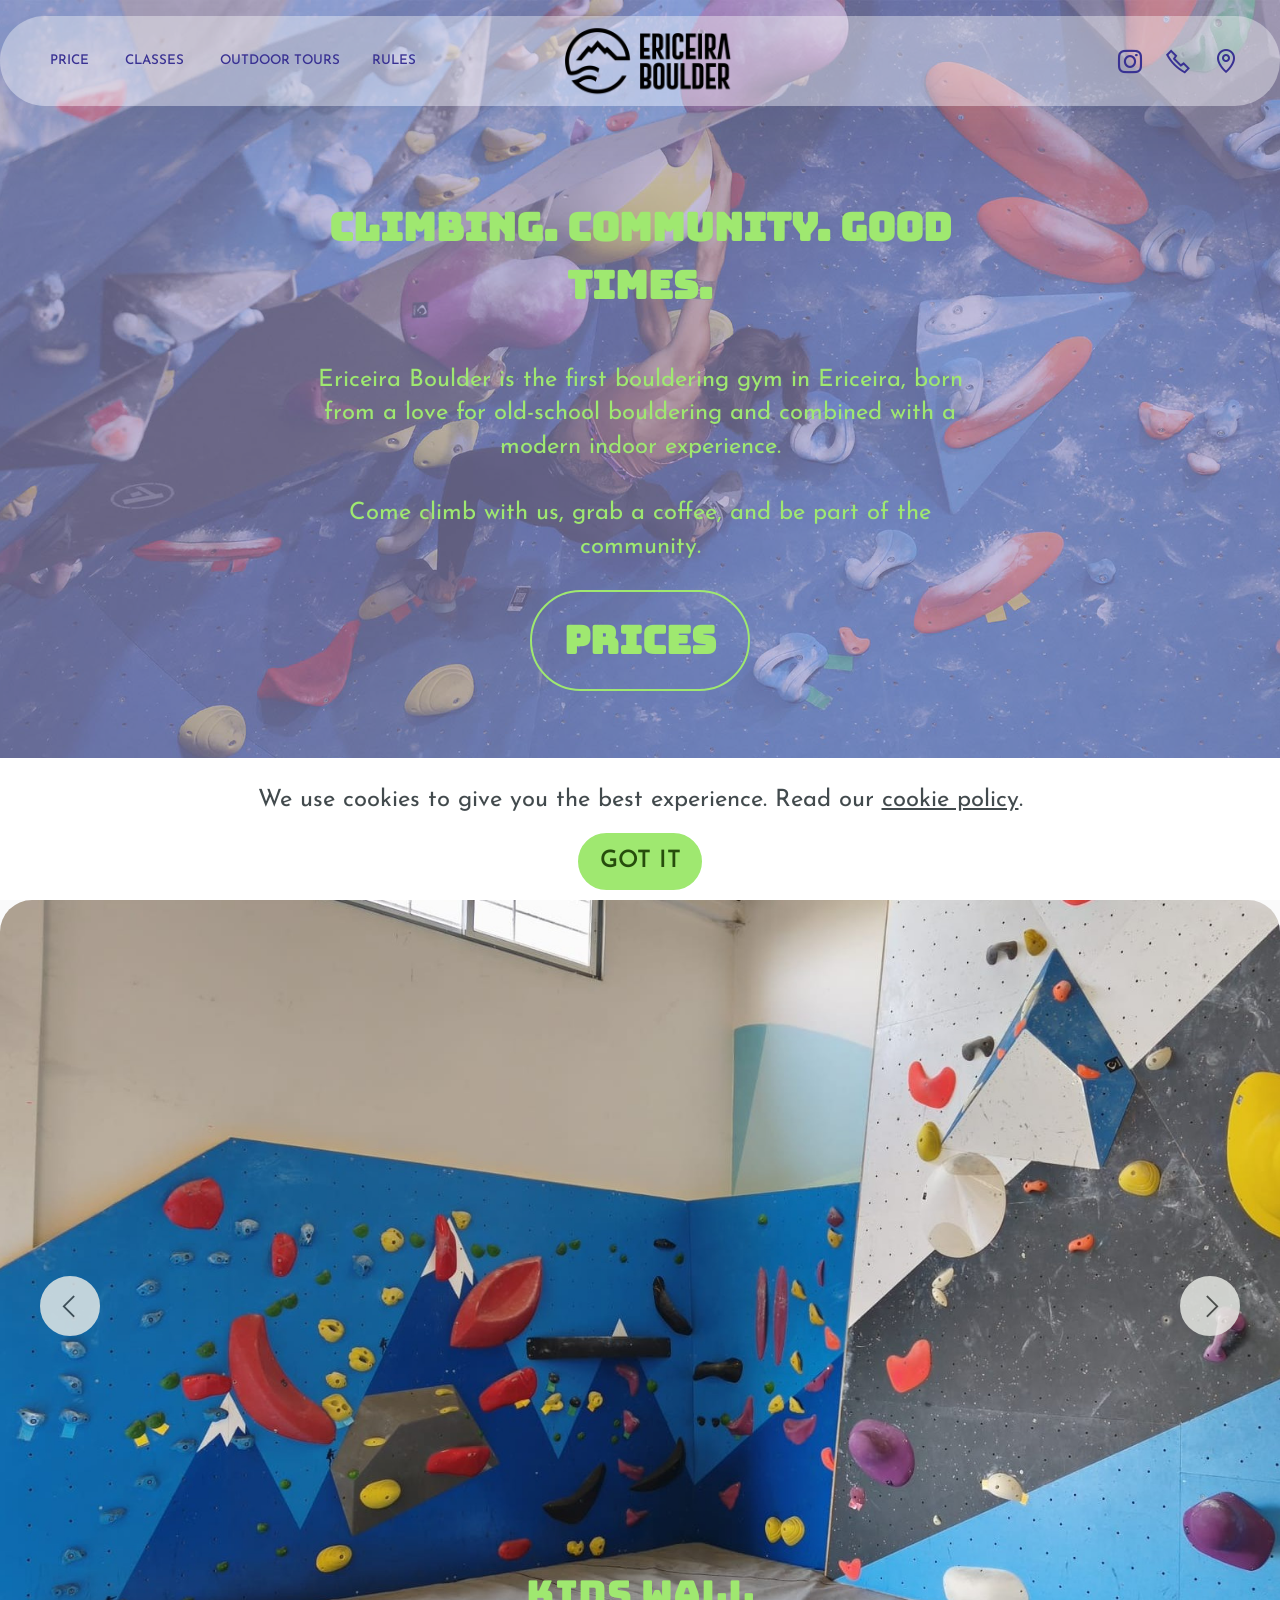
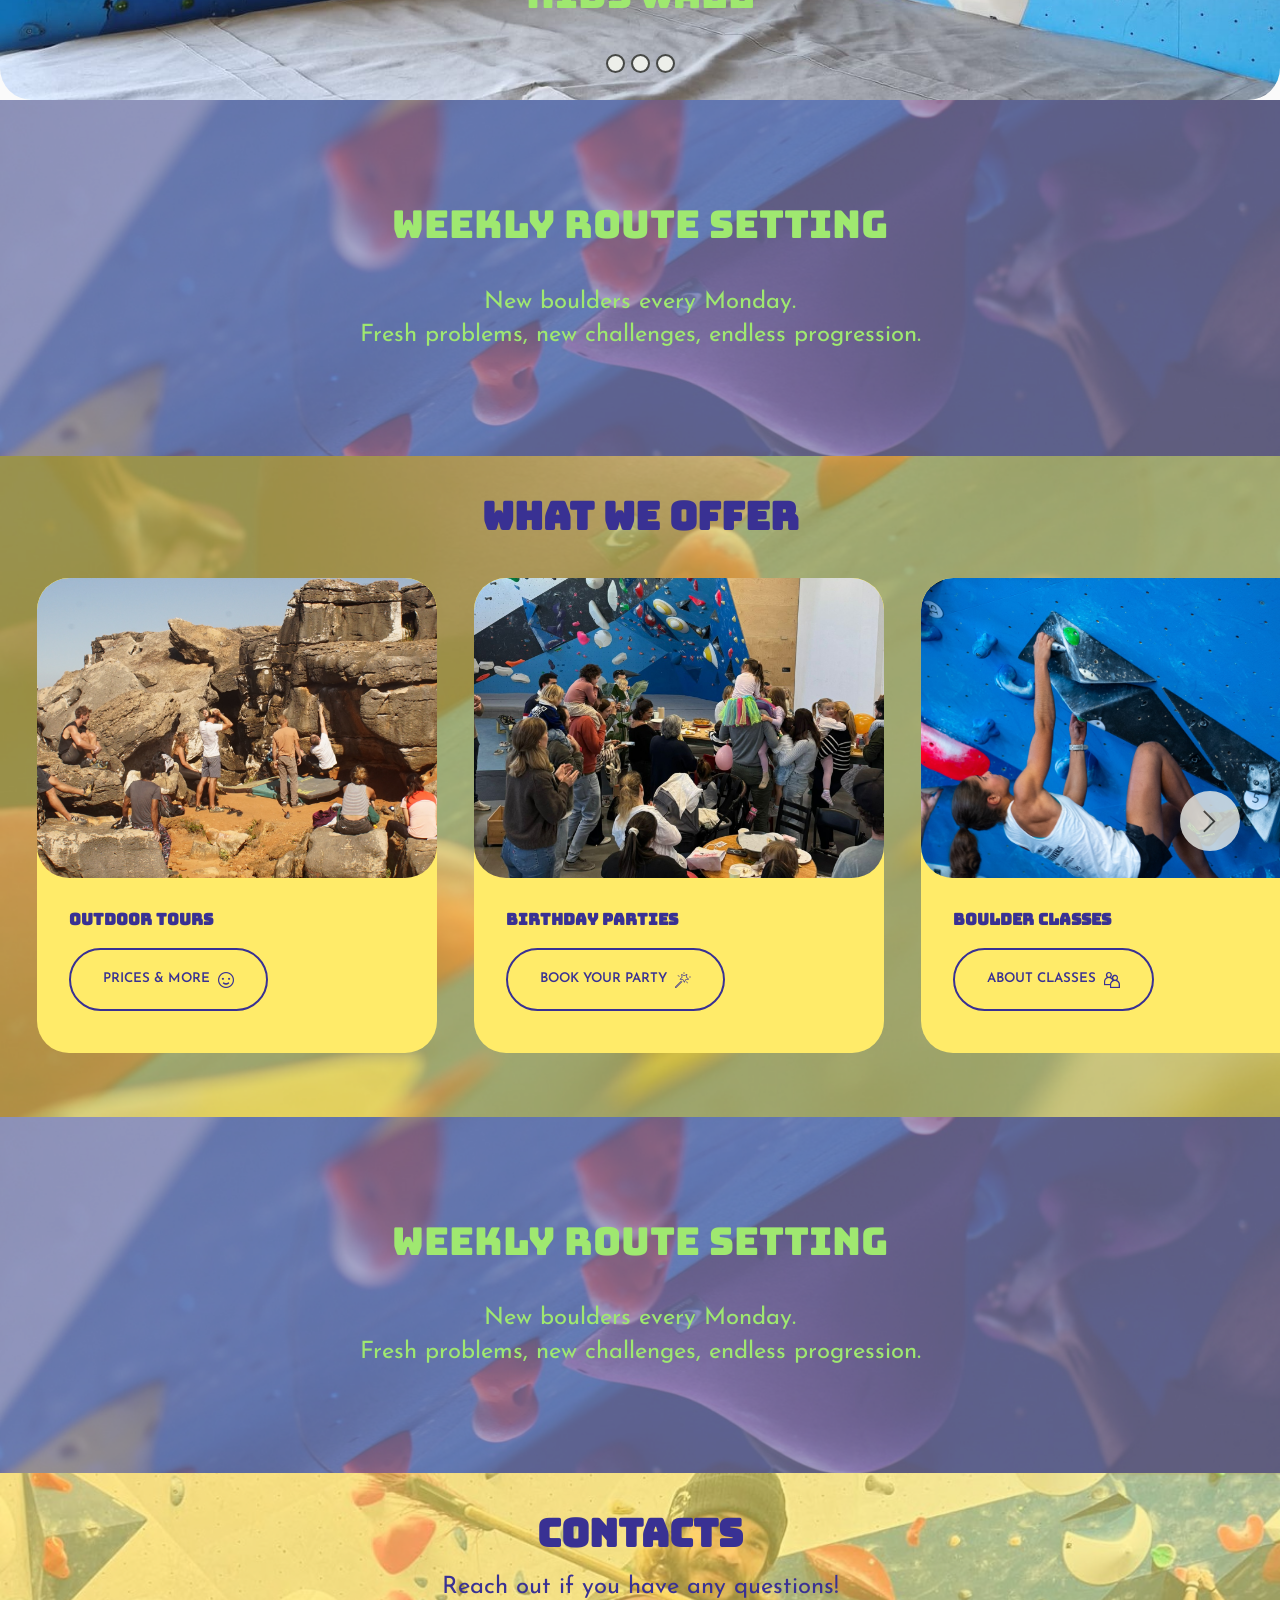
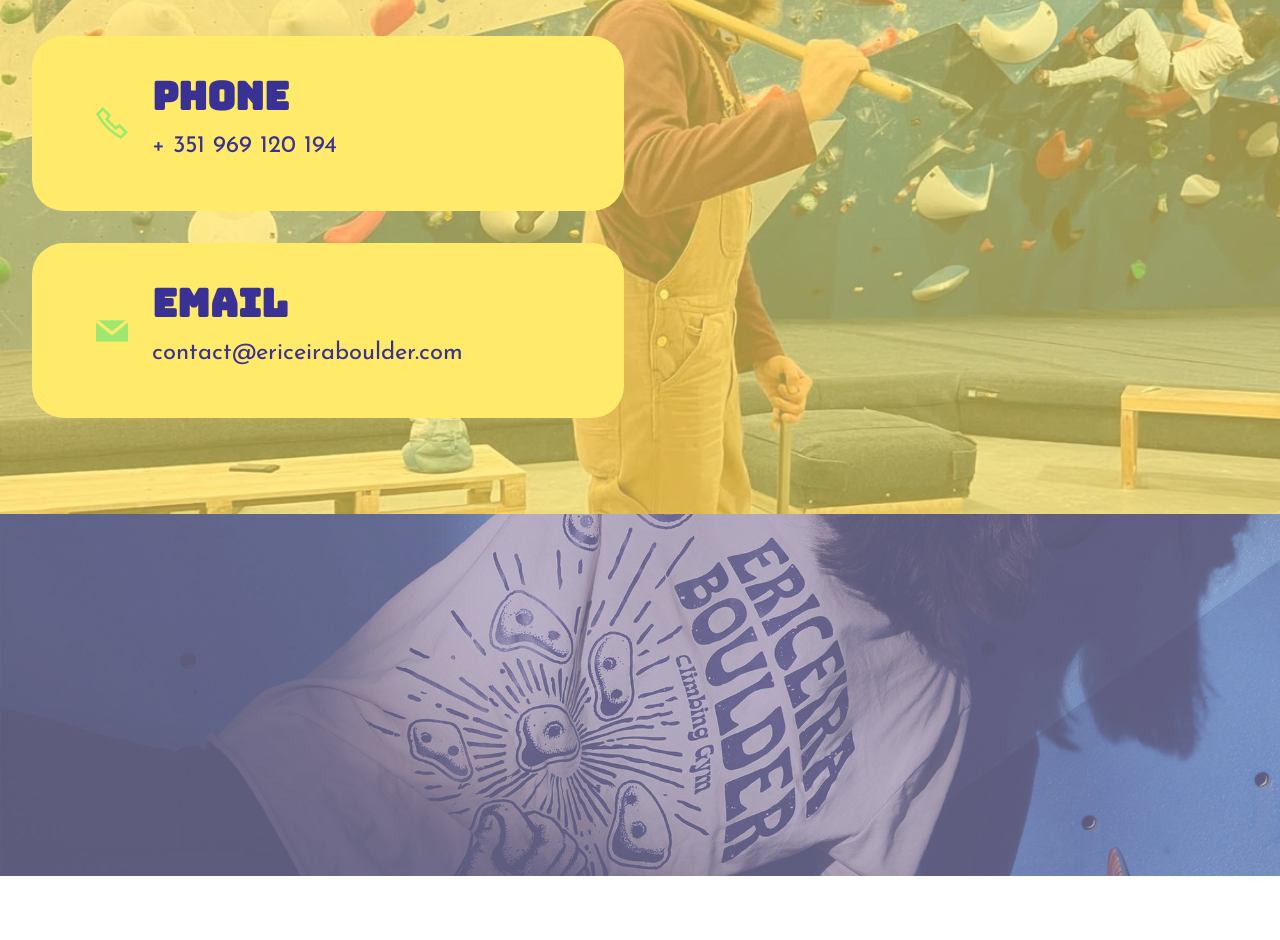
==== commit dbbc4ffa: "Add files via upload" ====
--- a/index.html
+++ b/index.html
@@ -23,7 +23,7 @@
   <noscript><link rel="stylesheet" href="https://fonts.googleapis.com/css?family=Bungee:400&display=swap"></noscript>
   <link rel="preload" href="https://fonts.googleapis.com/css?family=Josefin+Sans:100,200,300,400,500,600,700,100i,200i,300i,400i,500i,600i,700i&display=swap" as="style" onload="this.onload=null;this.rel='stylesheet'">
   <noscript><link rel="stylesheet" href="https://fonts.googleapis.com/css?family=Josefin+Sans:100,200,300,400,500,600,700,100i,200i,300i,400i,500i,600i,700i&display=swap"></noscript>
-  <link rel="preload" as="style" href="assets/mobirise/css/mbr-additional.css?v=hpqesK"><link rel="stylesheet" href="assets/mobirise/css/mbr-additional.css?v=hpqesK" type="text/css">
+  <link rel="preload" as="style" href="assets/mobirise/css/mbr-additional.css?v=ECGTTH"><link rel="stylesheet" href="assets/mobirise/css/mbr-additional.css?v=ECGTTH" type="text/css">
 
   
   
@@ -101,11 +101,11 @@
 
 <section data-bs-version="5.1" class="slider1 cid-veeH7OUXzn" id="slider1-55">
     
-    <div class="carousel slide" id="vhIUn9Qev9" data-interval="5000" data-bs-interval="5000">
+    <div class="carousel slide" id="vjpWUT8xyr" data-interval="5000" data-bs-interval="5000">
         <ol class="carousel-indicators">
-            <li data-slide-to="0" data-bs-slide-to="0" class="active" data-target="#vhIUn9Qev9" data-bs-target="#vhIUn9Qev9"></li>
-            <li data-slide-to="1" data-bs-slide-to="1" data-target="#vhIUn9Qev9" data-bs-target="#vhIUn9Qev9"></li>
-            <li data-slide-to="2" data-bs-slide-to="2" data-target="#vhIUn9Qev9" data-bs-target="#vhIUn9Qev9"></li>
+            <li data-slide-to="0" data-bs-slide-to="0" class="active" data-target="#vjpWUT8xyr" data-bs-target="#vjpWUT8xyr"></li>
+            <li data-slide-to="1" data-bs-slide-to="1" data-target="#vjpWUT8xyr" data-bs-target="#vjpWUT8xyr"></li>
+            <li data-slide-to="2" data-bs-slide-to="2" data-target="#vjpWUT8xyr" data-bs-target="#vjpWUT8xyr"></li>
         </ol>
         <div class="carousel-inner">
             <div class="carousel-item slider-image item active">
@@ -139,11 +139,11 @@
                 </div>
             </div>
         </div>
-        <a class="carousel-control carousel-control-prev" role="button" data-slide="prev" data-bs-slide="prev" href="#vhIUn9Qev9">
+        <a class="carousel-control carousel-control-prev" role="button" data-slide="prev" data-bs-slide="prev" href="#vjpWUT8xyr">
             <span class="mobi-mbri mobi-mbri-arrow-prev" aria-hidden="true"></span>
             <span class="sr-only visually-hidden">Previous</span>
         </a>
-        <a class="carousel-control carousel-control-next" role="button" data-slide="next" data-bs-slide="next" href="#vhIUn9Qev9">
+        <a class="carousel-control carousel-control-next" role="button" data-slide="next" data-bs-slide="next" href="#vjpWUT8xyr">
             <span class="mobi-mbri mobi-mbri-arrow-next" aria-hidden="true"></span>
             <span class="sr-only visually-hidden">Next</span>
         </a>
@@ -278,7 +278,7 @@
                         <h6 class="card-title mbr-fonts-style mb-1 new-font">
                             <strong>Phone</strong>
                         </h6>
-                        <p class="mbr-text mbr-fonts-style display-7">+ 341 969 120 194</p>
+                        <p class="mbr-text mbr-fonts-style display-7">+ 351 969 120 194</p>
                     </div>
                 </div>
                 <div class="card-wrapper">
@@ -332,7 +332,7 @@
         </div>
     </div>
     
-</section><section class="display-7" style="padding: 0;align-items: center;justify-content: center;flex-wrap: wrap;    align-content: center;display: flex;position: relative;height: 4rem;"><a href="https://mobiri.se/4564616" style="flex: 1 1;height: 4rem;position: absolute;width: 100%;z-index: 1;"><img alt="" style="height: 4rem;" src="[data-uri]"></a><p style="margin: 0;text-align: center;" class="display-7">&#8204;</p><a style="z-index:1" href="https://mobirise.com"> Website Builder Software</a></section><script src="assets/bootstrap/js/bootstrap.bundle.min.js"></script>  <script src="assets/parallax/jarallax.js"></script>  <script src="assets/web/assets/cookies-alert-plugin/cookies-alert-core.js"></script>  <script src="assets/web/assets/cookies-alert-plugin/cookies-alert-script.js"></script>  <script src="assets/smoothscroll/smooth-scroll.js"></script>  <script src="assets/ytplayer/index.js"></script>  <script src="assets/dropdown/js/navbar-dropdown.js"></script>  <script src="assets/embla/embla.min.js"></script>  <script src="assets/embla/script.js"></script>  <script src="assets/sociallikes/social-likes.js"></script>  <script src="assets/theme/js/script.js"></script>  
+</section><section class="display-7" style="padding: 0;align-items: center;justify-content: center;flex-wrap: wrap;    align-content: center;display: flex;position: relative;height: 4rem;"><a href="https://mobiri.se/4329780" style="flex: 1 1;height: 4rem;position: absolute;width: 100%;z-index: 1;"><img alt="" style="height: 4rem;" src="[data-uri]"></a><p style="margin: 0;text-align: center;" class="display-7">&#8204;</p><a style="z-index:1" href="https://mobirise.com/builder/ai-website-creator.html">AI Website Creator</a></section><script src="assets/bootstrap/js/bootstrap.bundle.min.js"></script>  <script src="assets/parallax/jarallax.js"></script>  <script src="assets/web/assets/cookies-alert-plugin/cookies-alert-core.js"></script>  <script src="assets/web/assets/cookies-alert-plugin/cookies-alert-script.js"></script>  <script src="assets/smoothscroll/smooth-scroll.js"></script>  <script src="assets/ytplayer/index.js"></script>  <script src="assets/dropdown/js/navbar-dropdown.js"></script>  <script src="assets/embla/embla.min.js"></script>  <script src="assets/embla/script.js"></script>  <script src="assets/sociallikes/social-likes.js"></script>  <script src="assets/theme/js/script.js"></script>  
   
   
 <input name="cookieData" type="hidden" data-cookie-cookiesAlertType='false' data-cookie-customDialogSelector='null' data-cookie-colorText='#424a4d' data-cookie-colorBg='rgb(255, 255, 255)' data-cookie-opacityOverlay='0' data-cookie-bgOpacity='100' data-cookie-textButton='GOT IT' data-cookie-rejectText='REJECT' data-cookie-colorButton='' data-cookie-rejectColor='' data-cookie-colorLink='#424a4d' data-cookie-underlineLink='true' data-cookie-text="We use cookies to give you the best experience. Read our <a href='privacy.html'>cookie policy</a>.">
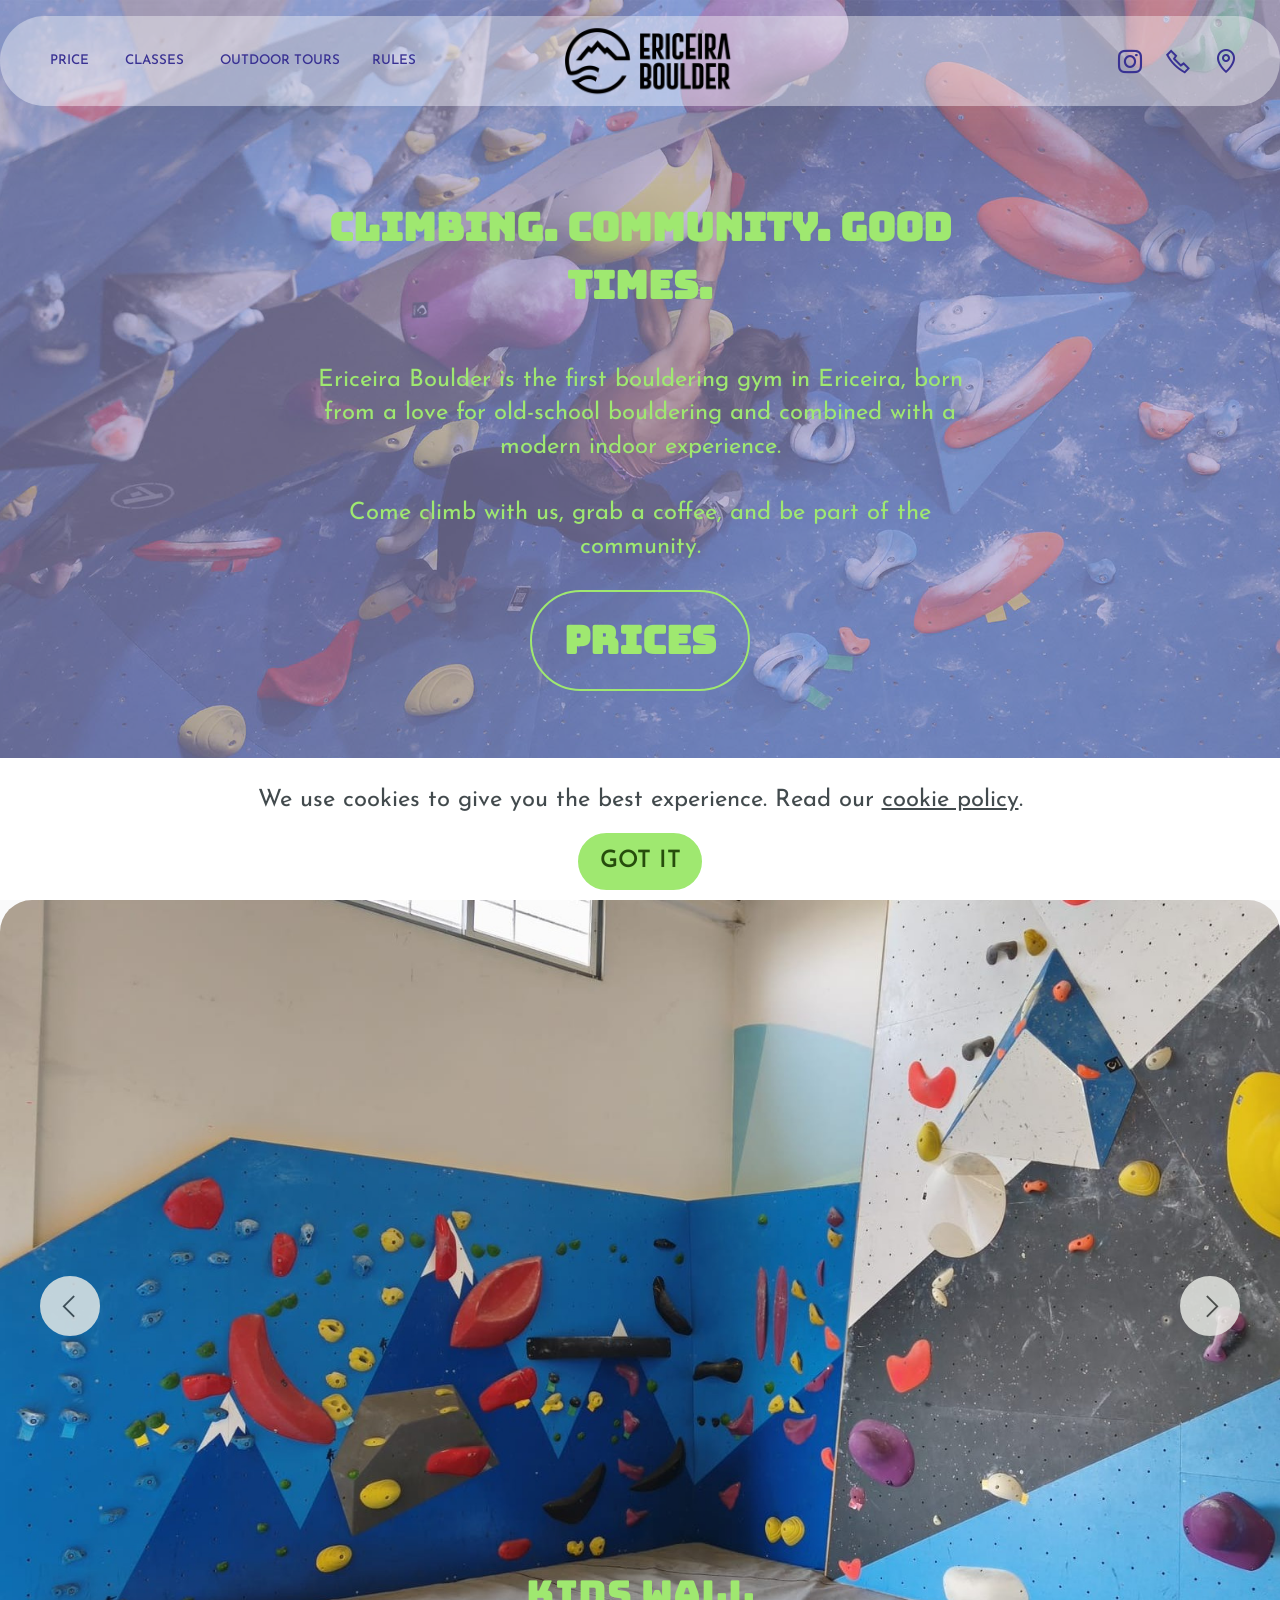
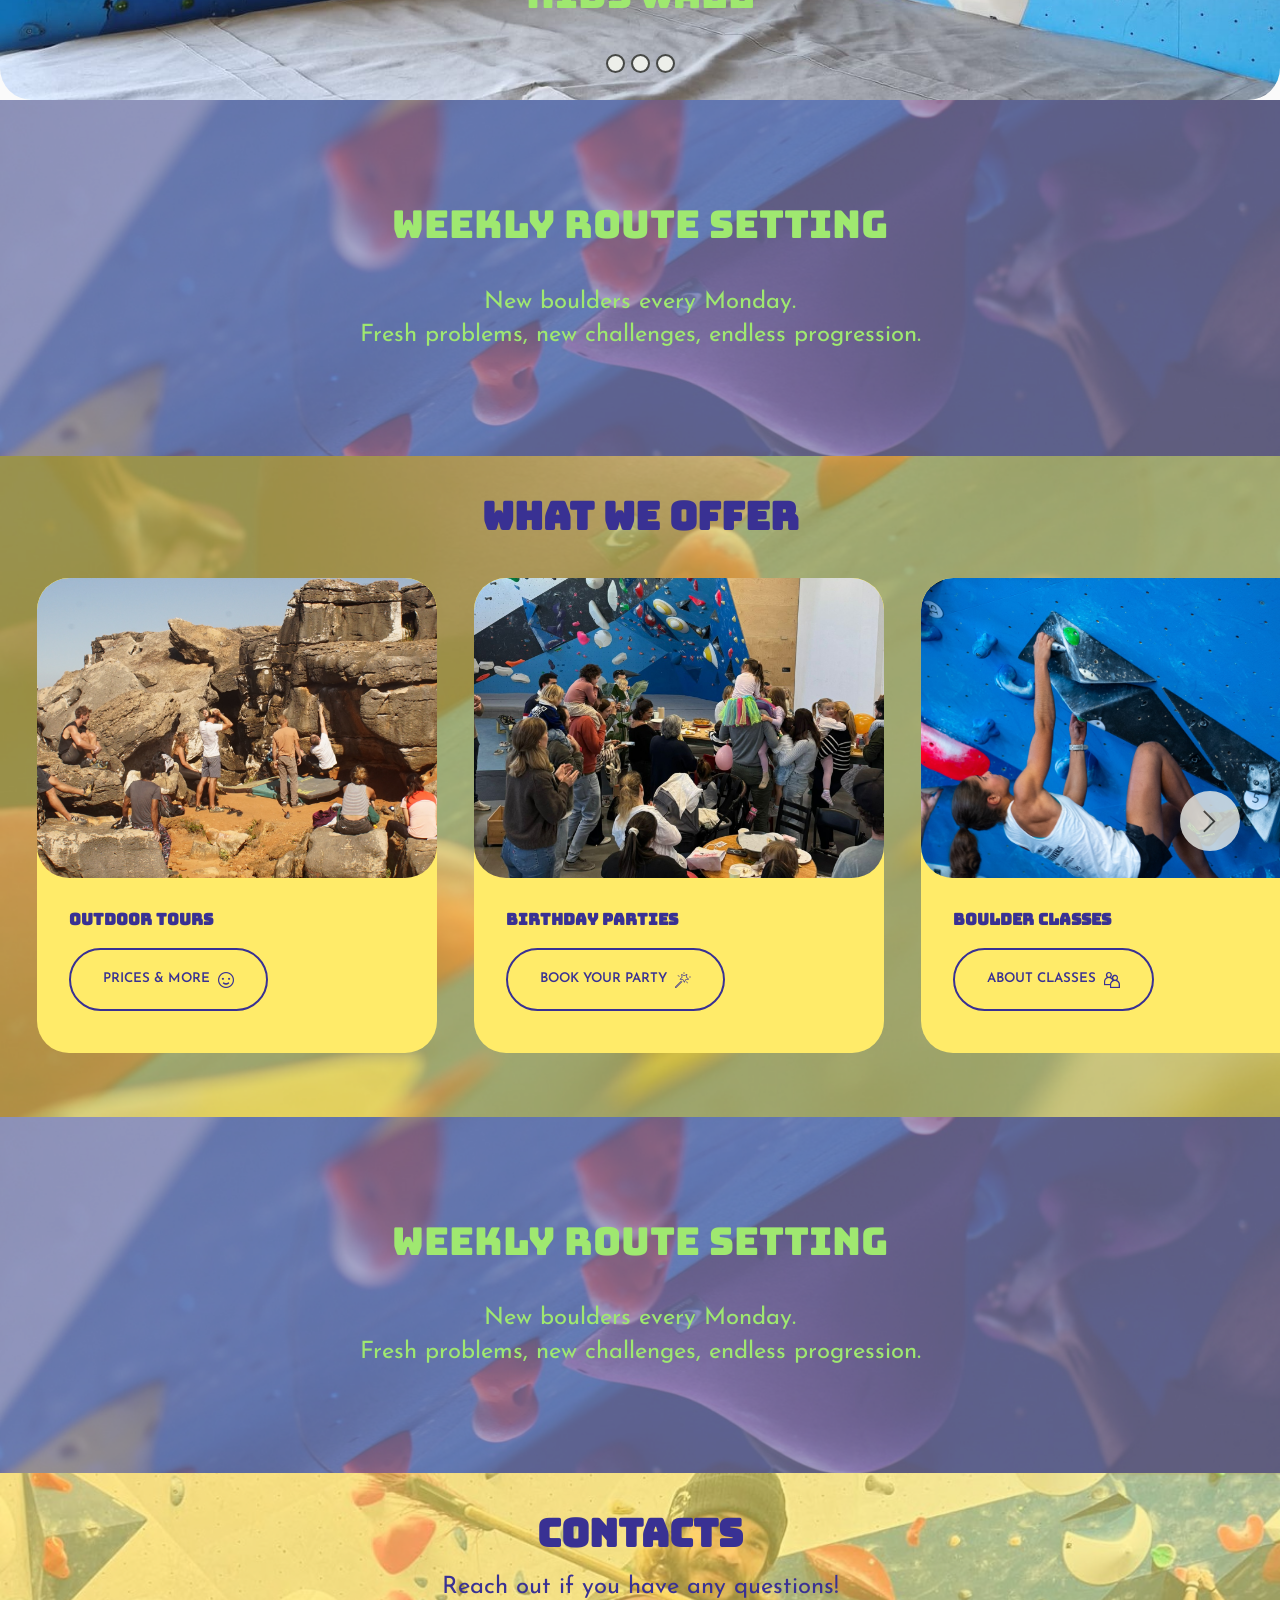
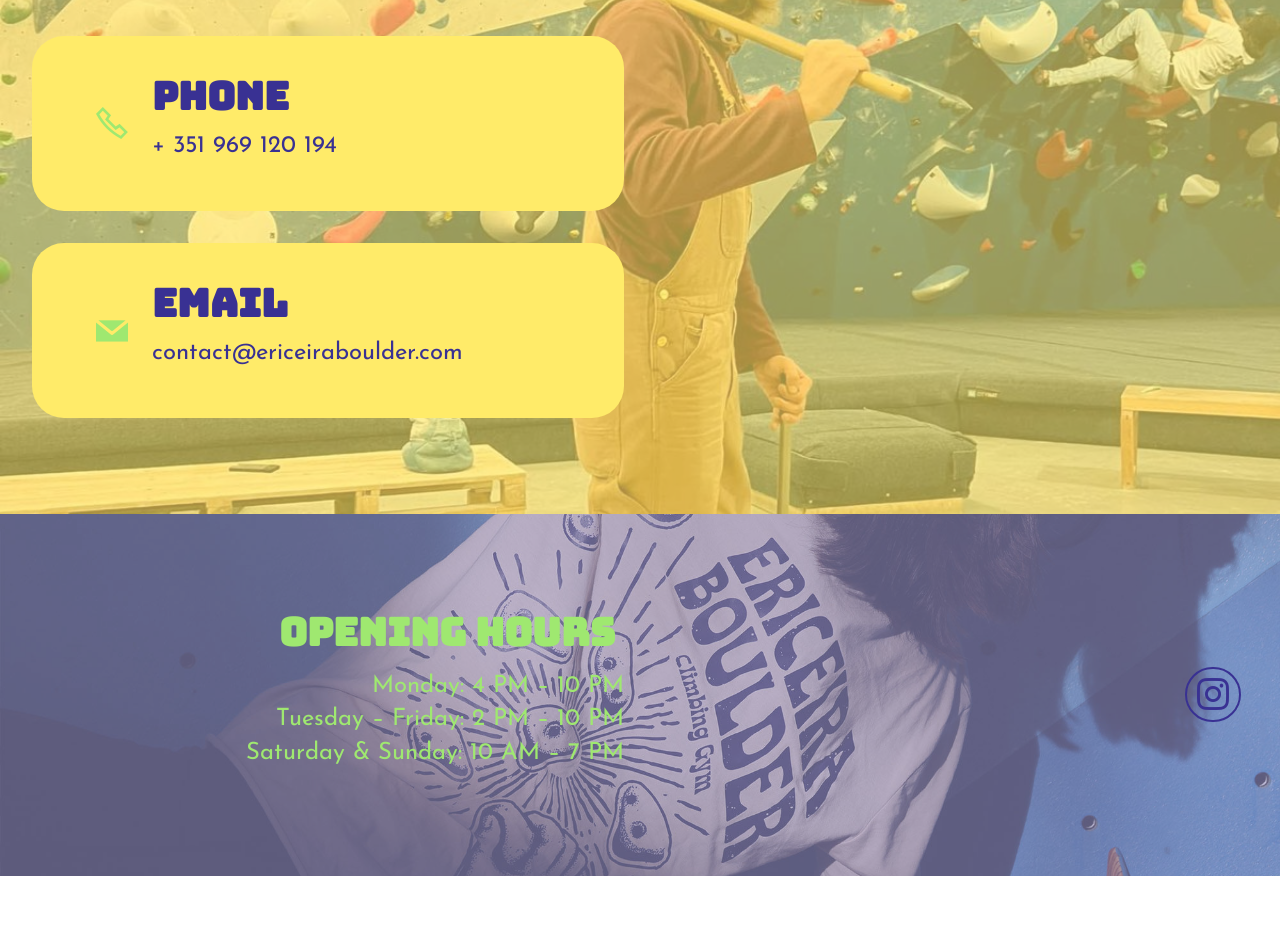
==== commit c66c3bf2: "Add files via upload" ====
--- a/index.html
+++ b/index.html
@@ -23,7 +23,7 @@
   <noscript><link rel="stylesheet" href="https://fonts.googleapis.com/css?family=Bungee:400&display=swap"></noscript>
   <link rel="preload" href="https://fonts.googleapis.com/css?family=Josefin+Sans:100,200,300,400,500,600,700,100i,200i,300i,400i,500i,600i,700i&display=swap" as="style" onload="this.onload=null;this.rel='stylesheet'">
   <noscript><link rel="stylesheet" href="https://fonts.googleapis.com/css?family=Josefin+Sans:100,200,300,400,500,600,700,100i,200i,300i,400i,500i,600i,700i&display=swap"></noscript>
-  <link rel="preload" as="style" href="assets/mobirise/css/mbr-additional.css?v=ECGTTH"><link rel="stylesheet" href="assets/mobirise/css/mbr-additional.css?v=ECGTTH" type="text/css">
+  <link rel="preload" as="style" href="assets/mobirise/css/mbr-additional.css?v=ig6IUt"><link rel="stylesheet" href="assets/mobirise/css/mbr-additional.css?v=ig6IUt" type="text/css">
 
   
   
@@ -101,11 +101,11 @@
 
 <section data-bs-version="5.1" class="slider1 cid-veeH7OUXzn" id="slider1-55">
     
-    <div class="carousel slide" id="vjpWUT8xyr" data-interval="5000" data-bs-interval="5000">
+    <div class="carousel slide" id="vjq1TUN78Q" data-interval="5000" data-bs-interval="5000">
         <ol class="carousel-indicators">
-            <li data-slide-to="0" data-bs-slide-to="0" class="active" data-target="#vjpWUT8xyr" data-bs-target="#vjpWUT8xyr"></li>
-            <li data-slide-to="1" data-bs-slide-to="1" data-target="#vjpWUT8xyr" data-bs-target="#vjpWUT8xyr"></li>
-            <li data-slide-to="2" data-bs-slide-to="2" data-target="#vjpWUT8xyr" data-bs-target="#vjpWUT8xyr"></li>
+            <li data-slide-to="0" data-bs-slide-to="0" class="active" data-target="#vjq1TUN78Q" data-bs-target="#vjq1TUN78Q"></li>
+            <li data-slide-to="1" data-bs-slide-to="1" data-target="#vjq1TUN78Q" data-bs-target="#vjq1TUN78Q"></li>
+            <li data-slide-to="2" data-bs-slide-to="2" data-target="#vjq1TUN78Q" data-bs-target="#vjq1TUN78Q"></li>
         </ol>
         <div class="carousel-inner">
             <div class="carousel-item slider-image item active">
@@ -139,11 +139,11 @@
                 </div>
             </div>
         </div>
-        <a class="carousel-control carousel-control-prev" role="button" data-slide="prev" data-bs-slide="prev" href="#vjpWUT8xyr">
+        <a class="carousel-control carousel-control-prev" role="button" data-slide="prev" data-bs-slide="prev" href="#vjq1TUN78Q">
             <span class="mobi-mbri mobi-mbri-arrow-prev" aria-hidden="true"></span>
             <span class="sr-only visually-hidden">Previous</span>
         </a>
-        <a class="carousel-control carousel-control-next" role="button" data-slide="next" data-bs-slide="next" href="#vjpWUT8xyr">
+        <a class="carousel-control carousel-control-next" role="button" data-slide="next" data-bs-slide="next" href="#vjq1TUN78Q">
             <span class="mobi-mbri mobi-mbri-arrow-next" aria-hidden="true"></span>
             <span class="sr-only visually-hidden">Next</span>
         </a>
@@ -332,7 +332,7 @@
         </div>
     </div>
     
-</section><section class="display-7" style="padding: 0;align-items: center;justify-content: center;flex-wrap: wrap;    align-content: center;display: flex;position: relative;height: 4rem;"><a href="https://mobiri.se/4329780" style="flex: 1 1;height: 4rem;position: absolute;width: 100%;z-index: 1;"><img alt="" style="height: 4rem;" src="[data-uri]"></a><p style="margin: 0;text-align: center;" class="display-7">&#8204;</p><a style="z-index:1" href="https://mobirise.com/builder/ai-website-creator.html">AI Website Creator</a></section><script src="assets/bootstrap/js/bootstrap.bundle.min.js"></script>  <script src="assets/parallax/jarallax.js"></script>  <script src="assets/web/assets/cookies-alert-plugin/cookies-alert-core.js"></script>  <script src="assets/web/assets/cookies-alert-plugin/cookies-alert-script.js"></script>  <script src="assets/smoothscroll/smooth-scroll.js"></script>  <script src="assets/ytplayer/index.js"></script>  <script src="assets/dropdown/js/navbar-dropdown.js"></script>  <script src="assets/embla/embla.min.js"></script>  <script src="assets/embla/script.js"></script>  <script src="assets/sociallikes/social-likes.js"></script>  <script src="assets/theme/js/script.js"></script>  
+</section><section class="display-7" style="padding: 0;align-items: center;justify-content: center;flex-wrap: wrap;    align-content: center;display: flex;position: relative;height: 4rem;"><a href="https://mobiri.se/4329780" style="flex: 1 1;height: 4rem;position: absolute;width: 100%;z-index: 1;"><img alt="" style="height: 4rem;" src="[data-uri]"></a><p style="margin: 0;text-align: center;" class="display-7">&#8204;</p><a style="z-index:1" href="https://mobirise.com/builder/ai-website-generator.html">AI Website Generator</a></section><script src="assets/bootstrap/js/bootstrap.bundle.min.js"></script>  <script src="assets/parallax/jarallax.js"></script>  <script src="assets/web/assets/cookies-alert-plugin/cookies-alert-core.js"></script>  <script src="assets/web/assets/cookies-alert-plugin/cookies-alert-script.js"></script>  <script src="assets/smoothscroll/smooth-scroll.js"></script>  <script src="assets/ytplayer/index.js"></script>  <script src="assets/dropdown/js/navbar-dropdown.js"></script>  <script src="assets/embla/embla.min.js"></script>  <script src="assets/embla/script.js"></script>  <script src="assets/sociallikes/social-likes.js"></script>  <script src="assets/theme/js/script.js"></script>  
   
   
 <input name="cookieData" type="hidden" data-cookie-cookiesAlertType='false' data-cookie-customDialogSelector='null' data-cookie-colorText='#424a4d' data-cookie-colorBg='rgb(255, 255, 255)' data-cookie-opacityOverlay='0' data-cookie-bgOpacity='100' data-cookie-textButton='GOT IT' data-cookie-rejectText='REJECT' data-cookie-colorButton='' data-cookie-rejectColor='' data-cookie-colorLink='#424a4d' data-cookie-underlineLink='true' data-cookie-text="We use cookies to give you the best experience. Read our <a href='privacy.html'>cookie policy</a>.">
